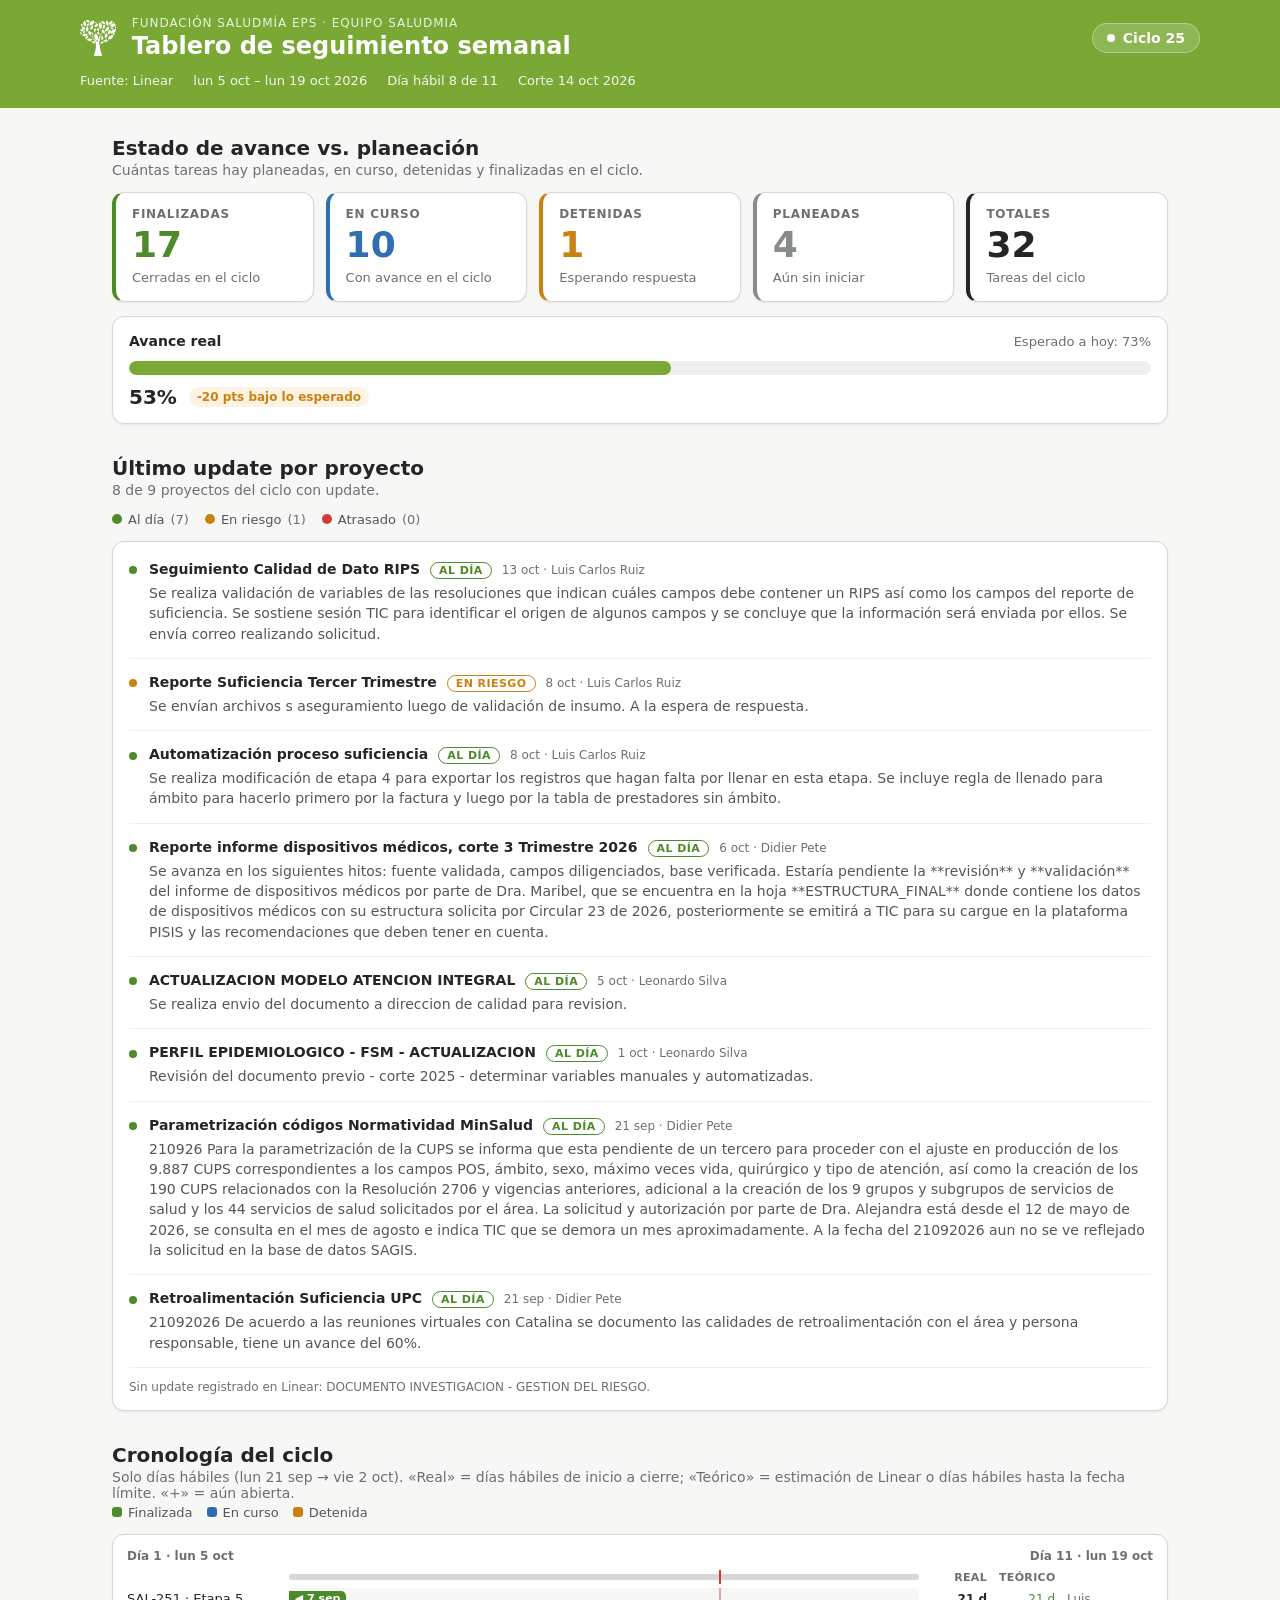
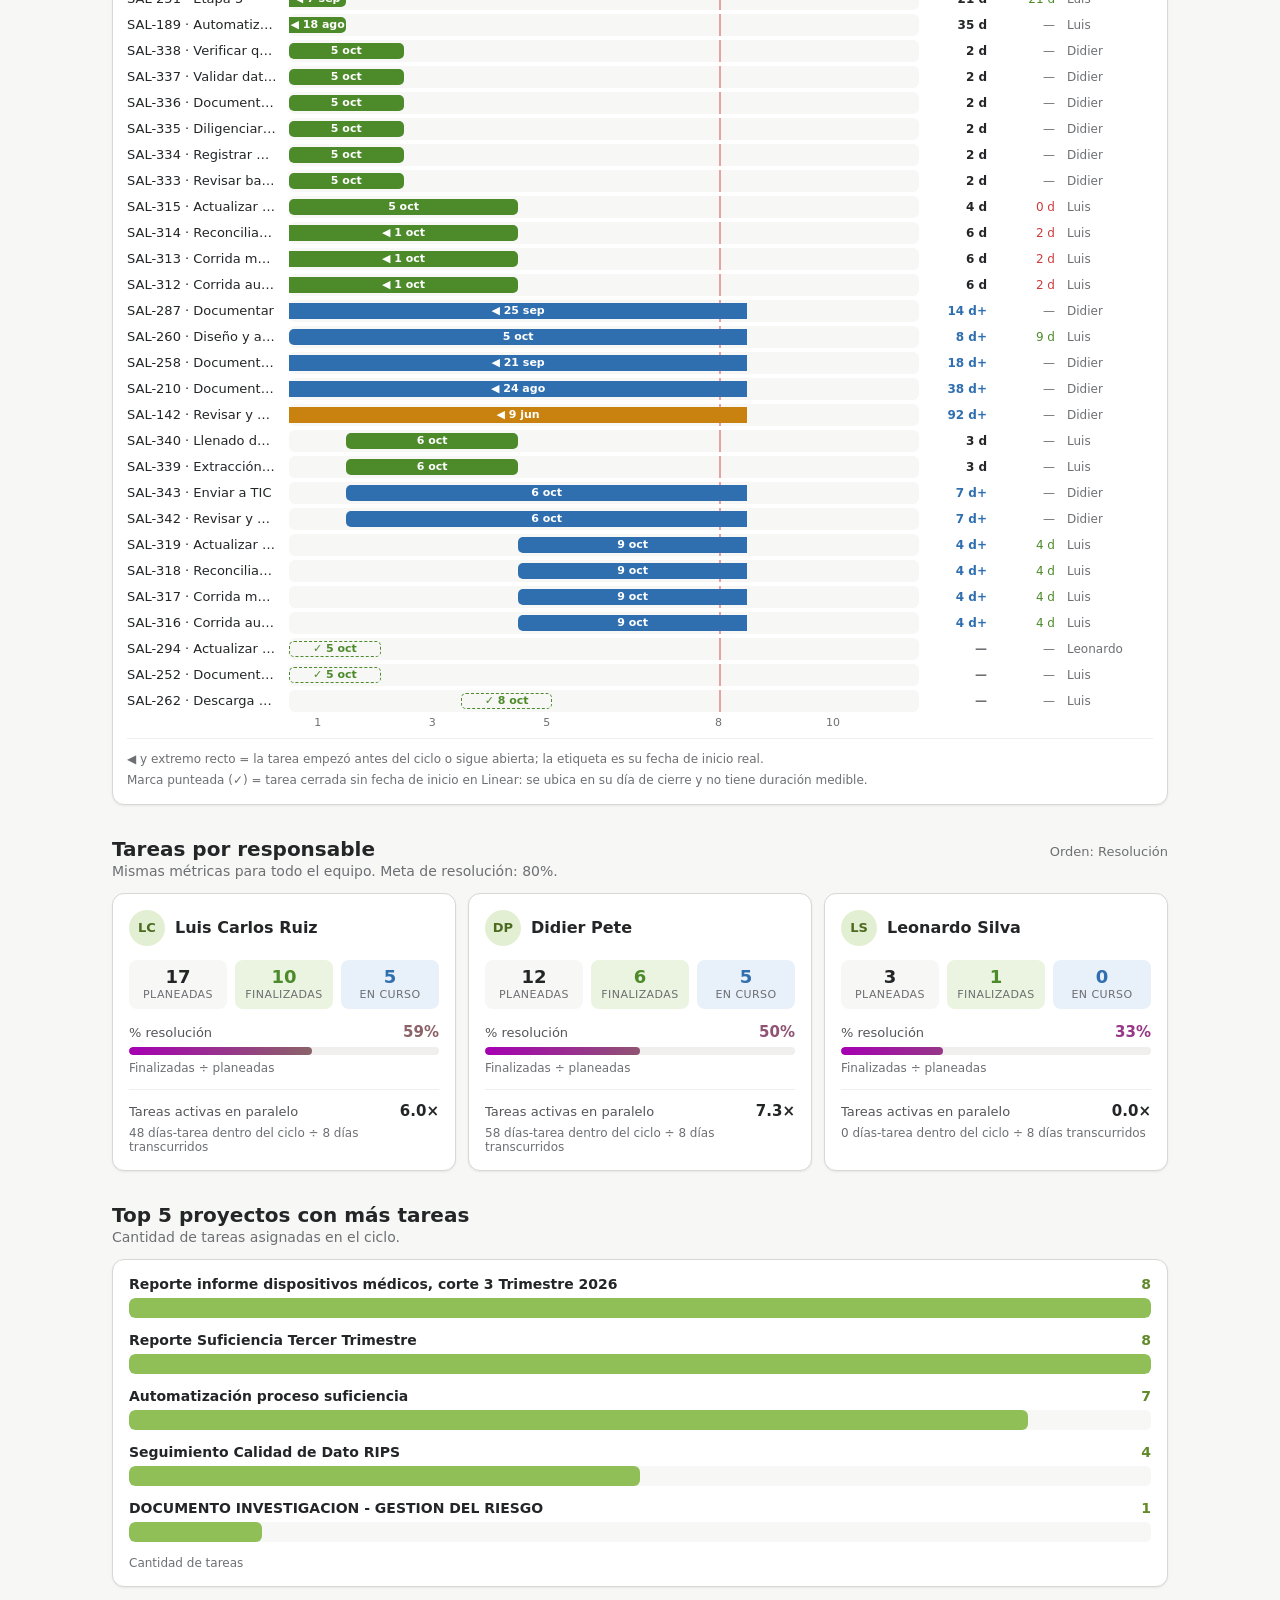
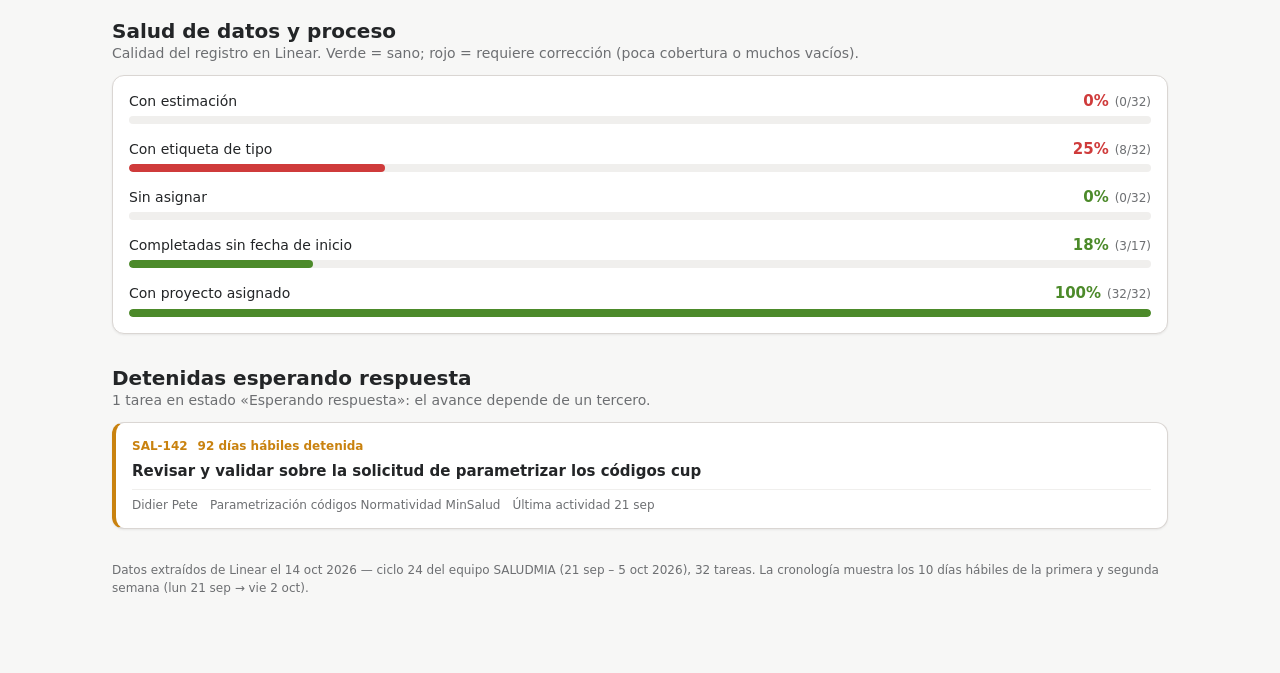
==== docs/index.html @ cafd344e "Tablero semanal: actualizacion 2026-10-14 08:00" ====
<!DOCTYPE html>
<html lang="es">
<head>
<meta charset="utf-8">
<meta name="viewport" content="width=device-width, initial-scale=1">
<title>Tablero de seguimiento semanal — SaludMía EPS</title>
<meta name="robots" content="noindex,nofollow">
<style>
  /* ── Tokens SaludMía (subconjunto usado) ───────────────────────────── */
  :root{
    --sm-color-primary-50:#f2f7ea; --sm-color-primary-100:#e3efd2; --sm-color-primary-400:#90bf57;
    --sm-color-primary-500:#79a834; --sm-color-primary-600:#628a2a; --sm-color-primary-700:#4c6b21;
    --sm-neutral-50:#f7f7f6; --sm-neutral-100:#f0efed; --sm-neutral-200:#dad6d3; --sm-neutral-500:#888b8e;
    --sm-neutral-600:#6d6f72; --sm-neutral-700:#54565a; --sm-neutral-900:#232527;
    --sm-success:#4c8a2a; --sm-success-bg:#eaf4e0; --sm-danger:#cf3b3b; --sm-danger-bg:#fbeaea;
    --sm-warning:#c9820f; --sm-warning-bg:#fcf3e3; --sm-info:#2f6fb0; --sm-info-bg:#e8f0f9;
    --sm-radius-lg:12px; --sm-radius-full:9999px;
    --sm-shadow-sm:0 1px 2px rgba(35,37,39,.08);
    --sm-font-sans:"Ubuntu","Segoe UI",system-ui,-apple-system,sans-serif;
  }
  *,*::before,*::after{box-sizing:border-box}
  body{margin:0;background:#f7f7f6;font-family:var(--sm-font-sans);color:#232527}
  a{color:#628a2a;text-decoration:none}
  a:hover{color:#4c6b21;text-decoration:underline}
  h1,h2,p{margin:0}
  .sm-card{background:#fff;border:1px solid var(--sm-neutral-200);border-radius:var(--sm-radius-lg);
    box-shadow:var(--sm-shadow-sm)}
  .sm-badge{display:inline-flex;align-items:center;gap:.5rem;font-family:var(--sm-font-sans);
    font-size:.75rem;font-weight:700;line-height:1;padding:4px .5rem;border-radius:var(--sm-radius-full);
    white-space:nowrap}
  .sm-badge--soft.sm-badge--success{background:var(--sm-success-bg);color:var(--sm-success)}
  .sm-badge--soft.sm-badge--warning{background:var(--sm-warning-bg);color:var(--sm-warning)}
</style>
</head>
<body>
<div id="app"></div>

<script>
"use strict";
/* ══════════════════════════════════════════════════════════════════════
   Datos reales — Linear, equipo SALUDMIA, ciclo 24 (21 sep – 5 oct 2026),
   extraídos el 22 sep 2026. Lógica portada 1:1 desde el componente de
   diseño "Tablero Semanal Linear.dc.html" (renderVals).
   ══════════════════════════════════════════════════════════════════════ */
// Datos inyectados por generar_reporte_ciclo.py (build_tablero_data). En Python
// se reemplaza el marcador /*__DATA__*/ por el JSON del ciclo activo de Linear.
const DATA = {"cycle": {"cicloInicio": 1791158400000, "hoy": 1791936000000, "diasHabiles": [1791158400000, 1791244800000, 1791331200000, 1791417600000, 1791504000000, 1791763200000, 1791849600000, 1791936000000, 1792022400000, 1792108800000, 1792368000000], "rangoFechas": "lun 5 oct – lun 19 oct 2026", "fechaInicio": "lun 5 oct", "fechaFin": "lun 19 oct", "actualizado": "14 oct 2026"}, "issues": [{"id": "SAL-344", "t": "Aplicación de reglas de suficiencia: generación de campos de error (faltante/inválido) sobre el insumo extraído", "a": "Luis Carlos Ruiz", "p": "Seguimiento Calidad de Dato RIPS", "s": "unstarted", "ini": null, "fin": null, "est": null, "lab": 1, "due": "2026-10-15"}, {"id": "SAL-343", "t": "Enviar a TIC", "a": "Didier Pete", "p": "Reporte informe dispositivos médicos, corte 3 Trimestre 2026", "s": "started", "ini": "2026-10-06", "fin": null, "est": null, "lab": 0, "due": null}, {"id": "SAL-342", "t": "Revisar y validar Dr. Maribel", "a": "Didier Pete", "p": "Reporte informe dispositivos médicos, corte 3 Trimestre 2026", "s": "started", "ini": "2026-10-06", "fin": null, "est": null, "lab": 0, "due": null}, {"id": "SAL-341", "t": "Certificación de datos extraídos: reconciliación de conteos radicados vs. evaluados (TD-01) y validación de reglas de suficiencia aplicadas", "a": "Luis Carlos Ruiz", "p": "Seguimiento Calidad de Dato RIPS", "s": "unstarted", "ini": null, "fin": null, "est": null, "lab": 1, "due": "2026-10-19"}, {"id": "SAL-340", "t": "Llenado de ámbito para tipos 3, 6 y 8", "a": "Luis Carlos Ruiz", "p": "Automatización proceso suficiencia", "s": "completed", "ini": "2026-10-06", "fin": "2026-10-08", "est": null, "lab": 0, "due": null}, {"id": "SAL-339", "t": "Extracción de registros por llenar en etapa 4", "a": "Luis Carlos Ruiz", "p": "Automatización proceso suficiencia", "s": "completed", "ini": "2026-10-06", "fin": "2026-10-08", "est": null, "lab": 0, "due": null}, {"id": "SAL-338", "t": "Verificar que no queden campos vacíos o inconsistentes", "a": "Didier Pete", "p": "Reporte informe dispositivos médicos, corte 3 Trimestre 2026", "s": "completed", "ini": "2026-10-05", "fin": "2026-10-06", "est": null, "lab": 0, "due": null}, {"id": "SAL-337", "t": "Validar datos contra estructura circular 03 de 2026", "a": "Didier Pete", "p": "Reporte informe dispositivos médicos, corte 3 Trimestre 2026", "s": "completed", "ini": "2026-10-05", "fin": "2026-10-06", "est": null, "lab": 0, "due": null}, {"id": "SAL-336", "t": "Documentar criterios y fuentes usadas para cada campo", "a": "Didier Pete", "p": "Reporte informe dispositivos médicos, corte 3 Trimestre 2026", "s": "completed", "ini": "2026-10-05", "fin": "2026-10-06", "est": null, "lab": 0, "due": null}, {"id": "SAL-335", "t": "Diligenciar campo valor", "a": "Didier Pete", "p": "Reporte informe dispositivos médicos, corte 3 Trimestre 2026", "s": "completed", "ini": "2026-10-05", "fin": "2026-10-06", "est": null, "lab": 0, "due": null}, {"id": "SAL-334", "t": "Registrar hallazgos y mejoras requeridas", "a": "Didier Pete", "p": "Reporte informe dispositivos médicos, corte 3 Trimestre 2026", "s": "completed", "ini": "2026-10-05", "fin": "2026-10-06", "est": null, "lab": 0, "due": null}, {"id": "SAL-333", "t": "Revisar base de datos recibida (origen: Tic)", "a": "Didier Pete", "p": "Reporte informe dispositivos médicos, corte 3 Trimestre 2026", "s": "completed", "ini": "2026-10-05", "fin": "2026-10-06", "est": null, "lab": 0, "due": null}, {"id": "SAL-332", "t": "Metoldologia Investigacion", "a": "Leonardo Silva", "p": "DOCUMENTO INVESTIGACION - GESTION DEL RIESGO", "s": "unstarted", "ini": null, "fin": null, "est": null, "lab": 0, "due": null}, {"id": "SAL-319", "t": "Actualizar runbook — No afiliados-fallecidos", "a": "Luis Carlos Ruiz", "p": "Reporte Suficiencia Tercer Trimestre", "s": "started", "ini": "2026-10-09", "fin": null, "est": null, "lab": 1, "due": "2026-10-14"}, {"id": "SAL-318", "t": "Reconciliación (automatizado vs. manual) — No afiliados-fallecidos", "a": "Luis Carlos Ruiz", "p": "Reporte Suficiencia Tercer Trimestre", "s": "started", "ini": "2026-10-09", "fin": null, "est": null, "lab": 0, "due": "2026-10-14"}, {"id": "SAL-317", "t": "Corrida manual de control — No afiliados-fallecidos", "a": "Luis Carlos Ruiz", "p": "Reporte Suficiencia Tercer Trimestre", "s": "started", "ini": "2026-10-09", "fin": null, "est": null, "lab": 0, "due": "2026-10-14"}, {"id": "SAL-316", "t": "Corrida automatizada — No afiliados-fallecidos", "a": "Luis Carlos Ruiz", "p": "Reporte Suficiencia Tercer Trimestre", "s": "started", "ini": "2026-10-09", "fin": null, "est": null, "lab": 1, "due": "2026-10-14"}, {"id": "SAL-315", "t": "Actualizar runbook — Validación insumo", "a": "Luis Carlos Ruiz", "p": "Reporte Suficiencia Tercer Trimestre", "s": "completed", "ini": "2026-10-05", "fin": "2026-10-08", "est": null, "lab": 1, "due": "2026-10-02"}, {"id": "SAL-314", "t": "Reconciliación (automatizado vs. manual) — Validación insumo", "a": "Luis Carlos Ruiz", "p": "Reporte Suficiencia Tercer Trimestre", "s": "completed", "ini": "2026-10-01", "fin": "2026-10-08", "est": null, "lab": 0, "due": "2026-10-02"}, {"id": "SAL-313", "t": "Corrida manual de control — Validación insumo", "a": "Luis Carlos Ruiz", "p": "Reporte Suficiencia Tercer Trimestre", "s": "completed", "ini": "2026-10-01", "fin": "2026-10-08", "est": null, "lab": 0, "due": "2026-10-02"}, {"id": "SAL-312", "t": "Corrida automatizada — Validación insumo", "a": "Luis Carlos Ruiz", "p": "Reporte Suficiencia Tercer Trimestre", "s": "completed", "ini": "2026-10-01", "fin": "2026-10-08", "est": null, "lab": 1, "due": "2026-10-02"}, {"id": "SAL-311", "t": "Revision y evaluacion de variables", "a": "Leonardo Silva", "p": "PERFIL EPIDEMIOLOGICO - FSM - ACTUALIZACION", "s": "unstarted", "ini": null, "fin": null, "est": null, "lab": 0, "due": null}, {"id": "SAL-294", "t": "Actualizar documento a corte 2026 y realizar analisis", "a": "Leonardo Silva", "p": "ACTUALIZACION MODELO ATENCION INTEGRAL", "s": "completed", "ini": null, "fin": "2026-10-05", "est": null, "lab": 0, "due": "2026-10-05"}, {"id": "SAL-287", "t": "Documentar", "a": "Didier Pete", "p": "Retroalimentación Suficiencia UPC", "s": "started", "ini": "2026-09-25", "fin": null, "est": null, "lab": 0, "due": null}, {"id": "SAL-262", "t": "Descarga y prueba de skills de Microsoft para Power BI", "a": "Luis Carlos Ruiz", "p": "Seguimiento Calidad de Dato RIPS", "s": "completed", "ini": null, "fin": "2026-10-08", "est": null, "lab": 1, "due": "2026-10-08"}, {"id": "SAL-260", "t": "Diseño y automatización de la consulta SQL de extracción de RIPS radicados (reemplaza exportación manual de PACIENTE POR ACTIVIDAD.txt)", "a": "Luis Carlos Ruiz", "p": "Seguimiento Calidad de Dato RIPS", "s": "started", "ini": "2026-10-05", "fin": null, "est": null, "lab": 1, "due": "2026-10-15"}, {"id": "SAL-258", "t": "Documentación suficiencia", "a": "Didier Pete", "p": "Automatización proceso suficiencia", "s": "started", "ini": "2026-09-21", "fin": null, "est": null, "lab": 0, "due": null}, {"id": "SAL-252", "t": "Documentación", "a": "Luis Carlos Ruiz", "p": "Automatización proceso suficiencia", "s": "completed", "ini": null, "fin": "2026-10-05", "est": null, "lab": 0, "due": "2026-10-05"}, {"id": "SAL-251", "t": "Etapa 5", "a": "Luis Carlos Ruiz", "p": "Automatización proceso suficiencia", "s": "completed", "ini": "2026-09-07", "fin": "2026-10-05", "est": null, "lab": 0, "due": "2026-10-05"}, {"id": "SAL-210", "t": "Documentar reglas por tipo de archivo", "a": "Didier Pete", "p": "Automatización proceso suficiencia", "s": "started", "ini": "2026-08-24", "fin": null, "est": null, "lab": 0, "due": null}, {"id": "SAL-189", "t": "Automatización suficiencia V1", "a": "Luis Carlos Ruiz", "p": "Automatización proceso suficiencia", "s": "completed", "ini": "2026-08-18", "fin": "2026-10-05", "est": null, "lab": 0, "due": null}, {"id": "SAL-142", "t": "Revisar y validar sobre la solicitud de parametrizar los códigos cup", "a": "Didier Pete", "p": "Parametrización códigos Normatividad MinSalud", "s": "blocked", "ini": "2026-06-09", "fin": null, "est": null, "lab": 0, "due": null}], "updates": [{"p": "Reporte informe dispositivos médicos, corte 3 Trimestre 2026", "f": "6 oct", "orden": "2026-10-06", "salud": "onTrack", "autor": "Didier Pete", "txt": "Se avanza en los siguientes hitos: fuente validada, campos diligenciados, base verificada.\n\nEstaría pendiente la **revisión** y **validación** del informe de dispositivos médicos por parte de Dra. Maribel, que se encuentra en la hoja **ESTRUCTURA_FINAL** donde contiene los datos de dispositivos médicos con su estructura solicita por Circular 23 de 2026, posteriormente se emitirá a TIC para su cargue en la plataforma PISIS y las recomendaciones que deben tener en cuenta."}, {"p": "Reporte Suficiencia Tercer Trimestre", "f": "8 oct", "orden": "2026-10-08", "salud": "atRisk", "autor": "Luis Carlos Ruiz", "txt": "Se envían archivos s aseguramiento luego de validación de insumo. A la espera de respuesta."}, {"p": "PERFIL EPIDEMIOLOGICO - FSM - ACTUALIZACION", "f": "1 oct", "orden": "2026-10-01", "salud": "onTrack", "autor": "Leonardo Silva", "txt": "Revisión del documento previo - corte 2025 - determinar variables manuales y automatizadas."}, {"p": "Completar campos zona y etnia BDUA, corte 2026-06", "f": "30 sep", "orden": "2026-09-30", "salud": "onTrack", "autor": "Didier Pete", "txt": "Se envía por medio del correo la base con los campos solicitados de zona y etnia diligenciados."}, {"p": "Generar consolidado CAC, corte 2026-09", "f": "30 sep", "orden": "2026-09-30", "salud": "onTrack", "autor": "Didier Pete", "txt": "Se envía por medio del correo el link de la base con el consolidado de los diagnósticos de la CAC ."}, {"p": "ACTUALIZACION MODELO ATENCION INTEGRAL", "f": "5 oct", "orden": "2026-10-05", "salud": "onTrack", "autor": "Leonardo Silva", "txt": "Se realiza envio del documento a direccion de calidad para revision."}, {"p": "Alimentar archivo CUM_IUM", "f": "28 sep", "orden": "2026-09-28", "salud": "onTrack", "autor": "Didier Pete", "txt": "El día 28092026 se envía por correo el archivo consolidado de CUM_IUM a Ing. Luis Carlos y también se comparte el informe."}, {"p": "Tablero de seguimiento", "f": "24 sep", "orden": "2026-09-24", "salud": "onTrack", "autor": "Luis Carlos Ruiz", "txt": "Se presenta el tablero a la dra Alejandra. Se espera cargue de actividades por parte del dr Leonardo para presentación del tablero a la gerencia con la información actualizada. Fecha de presentación: 28/09/2026"}, {"p": "Seguimiento perfilamiento individual", "f": "29 sep", "orden": "2026-09-29", "salud": "onTrack", "autor": "Leonardo Silva", "txt": "Se recibe usuario y contraseña de plataforma para realizar analisis de información con el objetivo de proceder a revisar cadena de informacion"}, {"p": "Seguimiento Calidad de Dato RIPS", "f": "13 oct", "orden": "2026-10-13", "salud": "onTrack", "autor": "Luis Carlos Ruiz", "txt": "Se realiza validación de variables de las resoluciones que indican cuáles campos debe contener un RIPS así como los campos del reporte de suficiencia. Se sostiene sesión TIC para identificar el origen de algunos campos y se concluye que la información será enviada por ellos. Se envía correo realizando solicitud."}, {"p": "Informe Dispositivos Médicos", "f": "22 sep", "orden": "2026-09-22", "salud": "onTrack", "autor": "Didier Pete", "txt": "22092026\n\nSe envía por correo las consideraciones a tener en cuenta sobre la consulta SQL de dispositivos médicos:\n\n\\-Hoja Homologados: se valida que los datos de la variable código Invima crucen con la tabla de referencia de dispositivos médicos, el 73% de los códigos si cruzan,  el 13% se ajusta el código y el 14% no iría porque no cruza con la descripción, marca o referencia de la tabla de referencia.\n\n\\-Hoja **Homologados_val_tab_ref_dm_v2: en esta hoja se realiza un consolidado de acuerdo a la depuración anterior, donde se agregan nuevos códigos homólogos de dispositivos médicos emitidos en la circular 23 de 2026. Esta hoja se debe tomar de referente para realizar el informe de dispositivos médicos.**\n\n\\-Hoja ESTRUCTURA_FINAL para el ejercicio realizado con corte de julio a agosto faltarían los siguientes dispositivos médicos: **balón TCPA**, **placa**, desfibriladores transvenosos **bicameral y unicameral.**\n\n**Nota:**\n\n\\-Para el siguiente código de servicio 76231 con descripción \"SISTEMA DE IMPLANTE COCLEAR (76231)\" se revisa en la historia clínica pero como no tiene una marca ni referencia no se puedo colocar el código de la tabla de referencia de los dispositivos médicos por lo tanto va vacío.\n\n\\-La búsqueda de los dispositivos médicos en la base de datos de SAGIS se debe tener en cuenta la concatenación de código del servicio y el nombre del servicio, ya que muchas veces el prestador solo coloca el código, nombre, o a veces puede venir el mismo código con diferente nombre.\n\n\\-Se revisa en la base de datos SAGIS y no hay servicios para los dispositivos médicos de implante para cornea: anillo intracorneal y segmento anular intracorneal, se debe tener en cuenta la revisión para los posteriores informes.\n\n\\-Se comparte el archivo de la tabla de referencia de los dispositivos médicos, precio de los dispositivos médicos de la FSM EPS y regulación de precios."}, {"p": "Retroalimentación Suficiencia UPC", "f": "21 sep", "orden": "2026-09-21", "salud": "onTrack", "autor": "Didier Pete", "txt": "21092026\n\nDe acuerdo a las reuniones virtuales con Catalina se documento las calidades de retroalimentación con el área y persona responsable, tiene un avance del 60%."}, {"p": "Metodología Investigación FCV", "f": "21 sep", "orden": "2026-09-21", "salud": "onTrack", "autor": "Leonardo Silva", "txt": "El dia 18 de sept se realiza reunion con el Dr. Anderson en donde se establecen nuevos grupos de patologias como CAC, enfermedad laboral, asi mismo como un nuevo modelo de diagrama para evaluar costo en tiempo."}, {"p": "Corrida simulacro de suficiencia", "f": "1 oct", "orden": "2026-10-01", "salud": "offTrack", "autor": "Luis Carlos Ruiz", "txt": "Se finaliza el simulacro de suficiencia donde se informa que **no cumplimos con la totalidad de las actividades**. Se tuvo un avance del **72%** del total de los procesos definidos y acordados. El proceso se detuvo en el llenado de registros vacíos de ámbitos y medicamentos."}, {"p": "Piloto Cuenta Alto Costo", "f": "18 jun", "orden": "2026-06-18", "salud": "onTrack", "autor": "Luis Carlos Ruiz", "txt": "Revisión con Luis Calderón para entendimiento de corrida de scripts y llenado de tablas"}, {"p": "Capacidad instalada IMAP", "f": "9 jun", "orden": "2026-06-09", "salud": "onTrack", "autor": "Luis Carlos Ruiz", "txt": "A la espera de CUPS para extracción de información"}, {"p": "Parametrización códigos Normatividad MinSalud", "f": "21 sep", "orden": "2026-09-21", "salud": "onTrack", "autor": "Didier Pete", "txt": "210926\n\nPara la parametrización de la CUPS se informa que esta pendiente de un tercero para proceder con el ajuste en producción de los 9.887 CUPS correspondientes a los campos POS, ámbito, sexo, máximo veces vida, quirúrgico y tipo de atención, así como la creación de los 190 CUPS relacionados con la Resolución 2706 y vigencias anteriores, adicional a la creación de los 9 grupos y subgrupos de servicios de salud y los 44 servicios de salud solicitados por el área. La solicitud y autorización por parte de Dra. Alejandra está desde el 12 de mayo de 2026, se consulta en el mes de agosto e indica TIC que se demora un mes aproximadamente. A la fecha del 21092026 aun no se ve reflejado la solicitud en la base de datos SAGIS."}, {"p": "Obesidad - IMAP", "f": "1 jun", "orden": "2026-06-01", "salud": "onTrack", "autor": "Luis Carlos Ruiz", "txt": "Definir propuesta de programa desde EPS para presentar propuesta a IMAP. Por agendar reunión con IMAP para definir los pasos siguientes o encontrar un prestador que lo ejecute."}, {"p": "Indicadores UAD", "f": "29 sep", "orden": "2026-09-29", "salud": "onTrack", "autor": "Luis Carlos Ruiz", "txt": "Se define construir un sitio web estático que muestre los indicadores de la unidad. A cargo de Luis Carlos."}, {"p": "Revisión mensual de RIPS", "f": "9 jun", "orden": "2026-06-09", "salud": "onTrack", "autor": "Didier Pete", "txt": "Se avanzo en el tipo 2, esta pendiente la retroalimentación por parte de Catalina, 050626\n\nSe dio inicio con el tipo 3. 050626"}, {"p": "Manual de funciones UAD", "f": "9 jun", "orden": "2026-06-09", "salud": "onTrack", "autor": "Didier Pete", "txt": "Buenos días, Dr. Alejandra.\n\nPor medio del presente solicitamos amablemente la revisión y aprobación del manual de funciones de la Unidad de Análisis de Datos.\n\nAgradezco la atención.\n\n090626"}, {"p": "Perfil Epidemiológico FSM EPS", "f": "8 may", "orden": "2026-05-08", "salud": "onTrack", "autor": "Luis Carlos Ruiz", "txt": "Se cierra el proyecto con la entrega del documento y la socialización con las áreas involucradas. El paso siguiente es documentar el proceso para el próximo año."}, {"p": "Lanzamiento de cuestionario de perfilamiento", "f": "1 jun", "orden": "2026-06-01", "salud": "onTrack", "autor": "Luis Carlos Ruiz", "txt": "Se define la fecha de inicio de aplicación para el 9 de junio. 25 preguntas iniciales para cuestionario y 43 adicionales para envío masivo. Se define asistencia a plenaria para inquietudes, envío de preguntas a ing. Jairo. Instructivos sobre definiciones en preguntas."}, {"p": "Automatización proceso suficiencia", "f": "8 oct", "orden": "2026-10-08", "salud": "onTrack", "autor": "Luis Carlos Ruiz", "txt": "Se realiza modificación de etapa 4 para exportar los registros que hagan falta por llenar en esta etapa. Se incluye regla de llenado para ámbito para hacerlo primero por la factura y luego por la tabla de prestadores sin ámbito."}, {"p": "Incapacidades", "f": "29 sep", "orden": "2026-09-29", "salud": "onTrack", "autor": "Luis Carlos Ruiz", "txt": "Se define que el producto a entregar es un tablero para realizar seguimiento al coomportamiento de incapacidades. El dr. Leonardo hará la definición y el levantamiento de requerimientos para la construcción."}, {"p": "Perfil Epidemiológico IMAP", "f": "1 jun", "orden": "2026-06-01", "salud": "onTrack", "autor": "Luis Carlos Ruiz", "txt": "Se entrega perfil al IMAP. A la espera de validación y aprobación de documento."}], "detenidas": [{"id": "SAL-142", "t": "Revisar y validar sobre la solicitud de parametrizar los códigos cup", "resp": "Didier Pete", "p": "Parametrización códigos Normatividad MinSalud", "desde": "2026-06-09", "ultima": "21 sep"}], "props": {"cicloLabel": "Ciclo 25", "metaResolucion": 80, "ordenResponsables": "Resolución", "mostrarCronologia": true, "mostrarEsfuerzo": true}};

// Constantes del ciclo (epoch ms). DIAS_HABILES = todos los días hábiles del ciclo.
const CICLO_INICIO = DATA.cycle.cicloInicio;
const HOY = DATA.cycle.hoy;
const DIAS_HABILES = DATA.cycle.diasHabiles;
const TOTAL_DIAS = DIAS_HABILES.length;
const DIA_ACTUAL = DIAS_HABILES.filter(t => t <= HOY).length;

const ms = iso => { const [y,m,d] = iso.split("-").map(Number); return Date.UTC(y, m-1, d); };

// Índice hábil dentro del ciclo (1..10); antes del ciclo → 1, después → 10.
function habil(iso){
  if(!iso) return null;
  const t = ms(iso);
  if(t <= DIAS_HABILES[0]) return 1;
  if(t >= DIAS_HABILES[TOTAL_DIAS-1]) return TOTAL_DIAS;
  let i = DIAS_HABILES.findIndex(d => d >= t);
  return i < 0 ? TOTAL_DIAS : i + 1;
}

// Días hábiles calendario entre dos fechas (inclusive), sin límite de ciclo.
function habilesEntre(a, b){
  let n = 0;
  for(let t = a; t <= b; t += 86400000){
    const wd = new Date(t).getUTCDay();
    if(wd !== 0 && wd !== 6) n++;
  }
  return n;
}

const ISSUES = DATA.issues;

const COLORES = { completed:"#4c8a2a", started:"#2f6fb0", unstarted:"#888b8e", blocked:"#c9820f" };

// Último update por proyecto (Linear · project updates), solo proyectos presentes en el ciclo.
const UPDATES = DATA.updates;

// Tareas en estado "Esperando respuesta" (Linear, equipo SALUDMIA).
const DETENIDAS = DATA.detenidas;

const SALUD_UPDATE = {
  onTrack:{ color:"#4c8a2a", label:"Al día" },
  atRisk:{ color:"#c9820f", label:"En riesgo" },
  offTrack:{ color:"#cf3b3b", label:"Atrasado" }
};

function mezclaMagentaVerde(pct){
  const t = Math.max(0, Math.min(100, pct)) / 100;
  const a = [0xa5,0x00,0xb2], b = [0x79,0xa8,0x34];
  return "rgb(" + a.map((v,i) => Math.round(v + (b[i]-v)*t)).join(", ") + ")";
}

const dia = habil;

/* ── Props (equivalentes a los controles del componente de diseño) ─────── */
const PROPS = DATA.props;

function renderVals(props){
  const meta = Number(props.metaResolucion ?? 80);
  const orden = props.ordenResponsables ?? "Resolución";

  const total = ISSUES.length;
  const fin = ISSUES.filter(i => i.s === "completed").length;
  const cur = ISSUES.filter(i => i.s === "started").length;
  const pla = ISSUES.filter(i => i.s === "unstarted").length;
  const bloq = ISSUES.filter(i => i.s === "blocked").length;
  const avancePct = Math.round((fin/total)*100);
  const esperadoPct = Math.round((DIA_ACTUAL/TOTAL_DIAS)*100);
  const delta = avancePct - esperadoPct;

  const nombres = [...new Set(ISSUES.map(i => i.a || "Sin asignar"))];
  let responsables = nombres.map(n => {
    const suyas = ISSUES.filter(i => (i.a || "Sin asignar") === n);
    const f = suyas.filter(i => i.s === "completed").length;
    const c = suyas.filter(i => i.s === "started").length;
    // Días-tarea DENTRO del ciclo: solo tareas con inicio real; las iniciadas antes se clampean al día 1.
    const conIni = suyas.filter(i => i.ini && i.s !== "unstarted");
    const dias = conIni.reduce((acc, i) => {
      const a = Math.max(1, Math.min(TOTAL_DIAS, dia(i.ini)));
      const b = Math.max(a, Math.min(TOTAL_DIAS, dia(i.fin) || DIA_ACTUAL));
      return acc + (b - a + 1);
    }, 0);
    const res = Math.round((f/suyas.length)*100);
    return {
      nombre: n,
      iniciales: n.split(" ").slice(0,2).map(w => w[0]).join(""),
      planeadas: suyas.length,
      finalizadas: f,
      curso: c,
      resolucion: res,
      resW: res + "%",
      resColor: mezclaMagentaVerde(res),
      resFill: "linear-gradient(90deg, #a500b2 0%, " + mezclaMagentaVerde(res) + " 100%)",
      diasTotales: dias,
      conIni: conIni.length,
      esfuerzo: (dias/DIA_ACTUAL).toFixed(1) + "×"
    };
  });
  if(orden === "Resolución") responsables.sort((a,b) => b.resolucion - a.resolucion);
  if(orden === "Carga") responsables.sort((a,b) => b.planeadas - a.planeadas);
  if(orden === "Nombre") responsables.sort((a,b) => a.nombre.localeCompare(b.nombre));

  const conteo = {};
  ISSUES.forEach(i => { conteo[i.p] = (conteo[i.p] || 0) + 1; });
  const listaP = Object.entries(conteo).sort((a,b) => b[1]-a[1]).slice(0,5);
  const max = listaP[0] ? listaP[0][1] : 1;

  const MES = ["ene","feb","mar","abr","may","jun","jul","ago","sep","oct","nov","dic"];
  const corto = iso => { const [y,m,d] = iso.split("-").map(Number); return d + " " + MES[m-1]; };

  // Barras: tareas con inicio real. Hitos: cerradas sin inicio registrado (solo fecha de cierre).
  const filas = ISSUES
    .filter(i => i.s !== "unstarted" && (i.ini || i.fin))
    .map(i => {
      const hito = !i.ini;
      const a = hito
        ? Math.max(1, Math.min(TOTAL_DIAS, dia(i.fin)))
        : Math.max(1, Math.min(TOTAL_DIAS, dia(i.ini)));
      const b = hito ? a : Math.max(a, Math.min(TOTAL_DIAS, dia(i.fin) || DIA_ACTUAL));
      return { i, a, b, hito };
    })
    .sort((x,y) => x.hito - y.hito || x.a - y.a || x.b - y.b);

  const timeline = filas.map(({i,a,b,hito}) => {
    let real = "—", realTitulo = "Sin fecha de inicio registrada", realColor = "#6d6f72", dReal = null;
    if(i.ini){
      dReal = habilesEntre(ms(i.ini), i.fin ? ms(i.fin) : HOY);
      real = dReal + " d" + (i.fin ? "" : "+");
      realColor = i.fin ? "#232527" : "#2f6fb0";
      realTitulo = i.fin
        ? "Cerrada en " + dReal + " días hábiles (" + corto(i.ini) + " → " + corto(i.fin) + ")"
        : "Abierta hace " + dReal + " días hábiles (desde " + corto(i.ini) + ")";
    } else if(i.fin){
      realTitulo = "Cerrada el " + corto(i.fin) + " sin fecha de inicio en Linear";
    }
    let teorico = "—", teoTitulo = "Sin estimación ni fecha límite", teoColor = "#6d6f72", dTeo = null;
    if(i.est != null){
      dTeo = i.est;
      teoTitulo = "Estimación en Linear: " + i.est + " puntos";
    } else if(i.ini && i.due){
      dTeo = habilesEntre(ms(i.ini), ms(i.due));
      teoTitulo = "Días hábiles de inicio a fecha límite (" + corto(i.ini) + " → " + corto(i.due) + ")";
    }
    if(dTeo != null){
      teorico = dTeo + " d";
      if(dReal != null){
        teoColor = dReal > dTeo ? "#cf3b3b" : "#4c8a2a";
        teoTitulo += " · real " + dReal + " d (" + (dReal > dTeo ? "+" : "") + (dReal - dTeo) + ")";
      }
    }
    const antes = !hito && ms(i.ini) < DIAS_HABILES[0];
    const abierta = !hito && (!i.fin || ms(i.fin) > DIAS_HABILES[TOTAL_DIAS-1]);
    const color = COLORES[i.s];
    return {
      titulo: i.id + " · " + i.t,
      full: i.t + " — " + (i.a || "Sin asignar") + (hito ? " · cierre " + corto(i.fin) : ""),
      responsable: (i.a || "Sin asignar").split(" ")[0],
      fondo: hito ? "transparent" : color,
      borde: hito ? "1.5px dashed " + color : "none",
      tinta: hito ? color : "#ffffff",
      etiqueta: hito ? "✓ " + corto(i.fin) : (antes ? "◀ " + corto(i.ini) : corto(i.ini)),
      radio: (antes ? "0 " : "5px ") + (abierta ? "0 0 " : "5px 5px ") + (antes ? "0" : "5px"),
      left: ((a-1)/TOTAL_DIAS)*100 + "%",
      width: (hito ? 1.6/TOTAL_DIAS : (b-a+1)/TOTAL_DIAS)*100 + "%",
      real, realTitulo, realColor, teorico, teoTitulo, teoColor
    };
  });

  const estadosDibujados = [...new Set(filas.map(f => f.i.s))];
  const ETIQ = { completed:"Finalizada", started:"En curso", blocked:"Detenida", unstarted:"Planeada" };

  const proyectosCiclo = [...new Set(ISSUES.map(i => i.p))].filter(p => p !== "Sin proyecto");
  const conUpdate = proyectosCiclo.filter(p => UPDATES.some(u => u.p === p));
  const sinUpdate = proyectosCiclo.filter(p => !UPDATES.some(u => u.p === p));

  const conEst = ISSUES.filter(i => i.est != null).length;
  const conLab = ISSUES.filter(i => i.lab > 0).length;
  const sinAsig = ISSUES.filter(i => !i.a).length;
  const finSinIni = ISSUES.filter(i => i.s === "completed" && !i.ini).length;

  const salud = [
    { label:"Con estimación", n:conEst, d:total, sentido:"cobertura" },
    { label:"Con etiqueta de tipo", n:conLab, d:total, sentido:"cobertura" },
    { label:"Sin asignar", n:sinAsig, d:total, sentido:"problema" },
    { label:"Completadas sin fecha de inicio", n:finSinIni, d:fin, sentido:"problema" },
    { label:"Con proyecto asignado", n:ISSUES.filter(i => i.p !== "Sin proyecto").length, d:total, sentido:"cobertura" }
  ].map(x => {
    const pct = x.d ? Math.round((x.n/x.d)*100) : 0;
    const bueno = x.sentido === "cobertura" ? pct : 100 - pct;
    const color = bueno >= 70 ? "#4c8a2a" : bueno >= 40 ? "#c9820f" : "#cf3b3b";
    return { label:x.label, pct:pct + "%", w:pct + "%", detalle:"(" + x.n + "/" + x.d + ")", color };
  });

  return {
    cicloLabel: props.cicloLabel ?? "Ciclo 24",
    rangoFechas: DATA.cycle.rangoFechas,
    fechaInicio: DATA.cycle.fechaInicio,
    fechaFin: DATA.cycle.fechaFin,
    totalDias: TOTAL_DIAS,
    actualizado: DATA.cycle.actualizado,
    diaActual: DIA_ACTUAL,
    totalIssues: total,
    mostrarCronologia: props.mostrarCronologia ?? true,
    mostrarEsfuerzo: props.mostrarEsfuerzo ?? true,
    metaTexto: meta + "%",
    ordenTexto: orden,
    kpis: [
      { label:"Finalizadas", value:fin, color:COLORES.completed, hint:"Cerradas en el ciclo" },
      { label:"En curso", value:cur, color:COLORES.started, hint:"Con avance en el ciclo" },
      { label:"Detenidas", value:bloq, color:COLORES.blocked, hint:"Esperando respuesta" },
      { label:"Planeadas", value:pla, color:COLORES.unstarted, hint:"Aún sin iniciar" },
      { label:"Totales", value:total, color:"#232527", hint:"Tareas del ciclo" }
    ],
    avancePct,
    avanceW: avancePct + "%",
    esperadoPct,
    desviacionTexto: delta >= 0 ? "+" + delta + " pts sobre lo esperado" : delta + " pts bajo lo esperado",
    desviacionClase: "sm-badge sm-badge--soft " + (delta >= 0 ? "sm-badge--success" : "sm-badge--warning"),
    leyenda: estadosDibujados.map(s => ({ label:ETIQ[s], color:COLORES[s] })),
    hoyLeft: ((DIA_ACTUAL-0.5)/TOTAL_DIAS)*100 + "%",
    ticks: [1,3,5,8,10].map(d => ({ label:String(d), left:((d-0.5)/TOTAL_DIAS)*100 + "%" })),
    timeline,
    sinInicioNota: filas.some(f => f.hito)
      ? "Marca punteada (✓) = tarea cerrada sin fecha de inicio en Linear: se ubica en su día de cierre y no tiene duración medible."
      : "",
    leyendaRecorte: "◀ y extremo recto = la tarea empezó antes del ciclo o sigue abierta; la etiqueta es su fecha de inicio real.",
    responsables,
    proyectos: listaP.map(([nombre, cantidad]) => ({
      nombre, cantidad, w: Math.round((cantidad/max)*100) + "%"
    })),
    salud,
    updates: proyectosCiclo
      .map(p => UPDATES.find(u => u.p === p))
      .filter(Boolean)
      .sort((a,b) => (a.orden < b.orden ? 1 : -1))
      .map(u => ({
        proyecto:u.p, fecha:u.f, autor:u.autor, texto:u.txt,
        color:SALUD_UPDATE[u.salud].color, estado:SALUD_UPDATE[u.salud].label
      })),
    detenidas: DETENIDAS.map(d => ({
      id:d.id, titulo:d.t, responsable:d.resp, proyecto:d.p,
      dias: habilesEntre(ms(d.desde), HOY) + " días hábiles detenida",
      ultima: "Última actividad " + d.ultima
    })),
    detenidasN: DETENIDAS.length + (DETENIDAS.length === 1 ? " tarea" : " tareas"),
    leyendaSalud: ["onTrack","atRisk","offTrack"].map(k => ({
      label:SALUD_UPDATE[k].label, color:SALUD_UPDATE[k].color,
      n: proyectosCiclo.filter(p => { const u = UPDATES.find(x => x.p === p); return u && u.salud === k; }).length
    })),
    sinUpdateN: conUpdate.length + " de " + proyectosCiclo.length + " proyectos del ciclo con update",
    sinUpdate: sinUpdate.length
      ? "Sin update registrado en Linear: " + sinUpdate.join(", ") + "."
      : "Todos los proyectos del ciclo tienen update registrado."
  };
}

/* ── Render (vanilla, reemplaza el motor de plantillas del componente) ─── */
const LOGO_BLANCO = "[data-uri]";
const esc = s => String(s ?? "").replace(/[&<>"]/g, c => ({ "&":"&amp;","<":"&lt;",">":"&gt;",'"':"&quot;" }[c]));

function view(v){
  return `
  <div style="min-height:100vh;background:#f7f7f6;color:#232527;padding-bottom:3rem">

    <header style="background:#79a834;color:#fff;padding:1rem clamp(1rem,4vw,2rem) 1.25rem">
      <div style="max-width:1120px;margin:0 auto;display:flex;flex-wrap:wrap;align-items:center;gap:0.75rem 1rem">
        <img src="${LOGO_BLANCO}" alt="SaludMía" style="height:36px;width:auto;flex:0 0 auto">
        <div style="display:flex;flex-direction:column;gap:2px;margin-right:auto;min-width:0">
          <span style="font-size:0.75rem;letter-spacing:0.08em;text-transform:uppercase;opacity:0.85">Fundación SaludMía EPS · Equipo SALUDMIA</span>
          <h1 style="font-size:clamp(1.125rem,4.5vw,1.5rem);line-height:1.2;font-weight:700">Tablero de seguimiento semanal</h1>
        </div>
        <div style="display:flex;align-items:center;gap:0.5rem;background:rgba(255,255,255,0.16);border:1px solid rgba(255,255,255,0.35);border-radius:9999px;padding:0.375rem 0.875rem;font-size:0.875rem;font-weight:700;white-space:nowrap;flex:0 0 auto">
          <span style="width:8px;height:8px;border-radius:9999px;background:#fff;display:inline-block"></span>
          <span>${esc(v.cicloLabel)}</span>
        </div>
      </div>
      <div style="max-width:1120px;margin:0.75rem auto 0;display:flex;flex-wrap:wrap;gap:0.375rem 1.25rem;font-size:0.8125rem;opacity:0.92">
        <span>Fuente: Linear</span>
        <span>${esc(v.rangoFechas)}</span>
        <span>Día hábil ${v.diaActual} de ${v.totalDias}</span>
        <span>Corte ${esc(v.actualizado)}</span>
      </div>
    </header>

    <main style="max-width:1120px;margin:0 auto;padding:clamp(1rem,4vw,1.75rem) clamp(1rem,4vw,2rem);display:flex;flex-direction:column;gap:clamp(1.25rem,4vw,2rem)">

      <section style="display:flex;flex-direction:column;gap:0.875rem">
        <div style="display:flex;flex-direction:column;gap:2px">
          <h2 style="font-size:clamp(1rem,3.5vw,1.25rem);font-weight:700;line-height:1.2">Estado de avance vs. planeación</h2>
          <p style="font-size:0.875rem;color:#6d6f72">Cuántas tareas hay planeadas, en curso, detenidas y finalizadas en el ciclo.</p>
        </div>
        <div style="display:grid;grid-template-columns:repeat(auto-fit,minmax(150px,1fr));gap:0.75rem">
          ${v.kpis.map(k => `
            <div class="sm-card" style="padding:0.875rem 1rem;display:flex;flex-direction:column;gap:0.375rem;border-left:4px solid ${k.color}">
              <span style="font-size:0.75rem;font-weight:700;letter-spacing:0.06em;text-transform:uppercase;color:#6d6f72">${esc(k.label)}</span>
              <span style="font-size:clamp(1.75rem,7vw,2.25rem);font-weight:700;line-height:1;color:${k.color}">${k.value}</span>
              <span style="font-size:0.8125rem;color:#6d6f72;line-height:1.4">${esc(k.hint)}</span>
            </div>`).join("")}
        </div>
        <div class="sm-card" style="padding:1rem;display:flex;flex-direction:column;gap:0.75rem">
          <div style="display:flex;flex-wrap:wrap;align-items:baseline;justify-content:space-between;gap:0.25rem 0.75rem">
            <span style="font-size:0.875rem;font-weight:700">Avance real</span>
            <span style="font-size:0.8125rem;color:#6d6f72">Esperado a hoy: ${v.esperadoPct}%</span>
          </div>
          <div style="position:relative;height:14px;border-radius:9999px;background:#f0efed;overflow:hidden">
            <div style="position:absolute;inset:0 auto 0 0;border-radius:9999px;background:#79a834;width:${v.avanceW}"></div>
          </div>
          <div style="display:flex;flex-wrap:wrap;align-items:center;gap:0.5rem 0.75rem">
            <span style="font-size:1.25rem;font-weight:700;line-height:1">${v.avancePct}%</span>
            <span class="${v.desviacionClase}" style="font-size:0.75rem">${esc(v.desviacionTexto)}</span>
          </div>
        </div>
      </section>

      <section style="display:flex;flex-direction:column;gap:0.875rem">
        <div style="display:flex;flex-direction:column;gap:2px">
          <h2 style="font-size:clamp(1rem,3.5vw,1.25rem);font-weight:700;line-height:1.2">Último update por proyecto</h2>
          <p style="font-size:0.875rem;color:#6d6f72">${esc(v.sinUpdateN)}.</p>
        </div>
        <div style="display:flex;flex-wrap:wrap;gap:0.5rem 1rem">
          ${v.leyendaSalud.map(s => `
            <span style="display:inline-flex;align-items:center;gap:0.375rem;font-size:0.8125rem;color:#54565a">
              <span style="width:10px;height:10px;border-radius:9999px;display:inline-block;background:${s.color}"></span>${esc(s.label)} <span style="color:#6d6f72">(${s.n})</span>
            </span>`).join("")}
        </div>
        <div class="sm-card" style="padding:0.25rem 1rem">
          ${v.updates.map(u => `
            <div style="display:flex;gap:0.75rem;padding:0.875rem 0;border-bottom:1px solid #f0efed">
              <span style="width:8px;height:8px;flex:0 0 8px;margin-top:0.4rem;border-radius:9999px;background:${u.color}" title="${esc(u.estado)}"></span>
              <div style="display:flex;flex-direction:column;gap:0.25rem;min-width:0">
                <div style="display:flex;flex-wrap:wrap;align-items:baseline;gap:0.25rem 0.625rem">
                  <span style="font-size:0.875rem;font-weight:700;line-height:1.3">${esc(u.proyecto)}</span>
                  <span style="font-size:0.6875rem;font-weight:700;letter-spacing:0.04em;text-transform:uppercase;color:${u.color};border:1px solid ${u.color};border-radius:9999px;padding:0.0625rem 0.5rem;white-space:nowrap;flex:0 0 auto">${esc(u.estado)}</span>
                  <span style="font-size:0.75rem;color:#6d6f72">${esc(u.fecha)} · ${esc(u.autor)}</span>
                </div>
                <p style="font-size:0.875rem;line-height:1.45;color:#54565a;text-wrap:pretty">${esc(u.texto)}</p>
              </div>
            </div>`).join("")}
          <p style="padding:0.75rem 0;font-size:0.75rem;color:#6d6f72">${esc(v.sinUpdate)}</p>
        </div>
      </section>

      ${v.mostrarCronologia ? `
      <section style="display:flex;flex-direction:column;gap:0.875rem">
        <div style="display:flex;flex-wrap:wrap;align-items:baseline;justify-content:space-between;gap:0.25rem 0.75rem">
          <div style="display:flex;flex-direction:column;gap:2px">
            <h2 style="font-size:clamp(1rem,3.5vw,1.25rem);font-weight:700;line-height:1.2">Cronología del ciclo</h2>
            <p style="font-size:0.875rem;color:#6d6f72;text-wrap:pretty">Solo días hábiles (lun 21 sep → vie 2 oct). «Real» = días hábiles de inicio a cierre; «Teórico» = estimación de Linear o días hábiles hasta la fecha límite. «+» = aún abierta.</p>
          </div>
          <div style="display:flex;flex-wrap:wrap;gap:0.5rem 0.875rem">
            ${v.leyenda.map(l => `
              <span style="display:inline-flex;align-items:center;gap:0.375rem;font-size:0.8125rem;color:#54565a">
                <span style="width:10px;height:10px;border-radius:3px;display:inline-block;background:${l.color}"></span>${esc(l.label)}
              </span>`).join("")}
          </div>
        </div>
        <div class="sm-card" style="padding:0.875rem">
          <div style="overflow-x:auto;-webkit-overflow-scrolling:touch">
            <div style="min-width:680px;display:flex;flex-direction:column;gap:0.5rem;padding-bottom:0.25rem">
              <div style="display:flex;justify-content:space-between;font-size:0.75rem;color:#6d6f72;font-weight:700">
                <span>Día 1 · ${esc(v.fechaInicio)}</span>
                <span>Día ${v.totalDias} · ${esc(v.fechaFin)}</span>
              </div>
              <div style="display:grid;grid-template-columns:150px 1fr 56px 56px 86px;gap:0.25rem 0.75rem;align-items:center">
                <span></span>
                <div style="position:relative;height:6px;border-radius:9999px;background:#dad6d3">
                  <div style="position:absolute;top:-4px;bottom:-4px;width:2px;background:#cf3b3b;left:${v.hoyLeft}"></div>
                </div>
                <span style="font-size:0.6875rem;font-weight:700;letter-spacing:0.03em;text-transform:uppercase;color:#6d6f72;text-align:right">Real</span>
                <span style="font-size:0.6875rem;font-weight:700;letter-spacing:0.03em;text-transform:uppercase;color:#6d6f72;text-align:right">Teórico</span>
                <span></span>
                ${v.timeline.map(t => `
                  <span style="font-size:0.8125rem;color:#232527;white-space:nowrap;overflow:hidden;text-overflow:ellipsis" title="${esc(t.full)}">${esc(t.titulo)}</span>
                  <div style="position:relative;height:22px;border-radius:6px;background:#f7f7f6">
                    <div style="position:absolute;top:0;bottom:0;width:2px;background:rgba(207,59,59,0.45);left:${v.hoyLeft}"></div>
                    <div style="position:absolute;top:3px;bottom:3px;display:flex;align-items:center;justify-content:center;padding:0 0.375rem;font-size:0.6875rem;font-weight:700;white-space:nowrap;overflow:hidden;background:${t.fondo};border:${t.borde};color:${t.tinta};left:${t.left};width:${t.width};border-radius:${t.radio}" title="${esc(t.full)}">${esc(t.etiqueta)}</div>
                  </div>
                  <span style="font-size:0.75rem;font-weight:700;text-align:right;white-space:nowrap;color:${t.realColor}" title="${esc(t.realTitulo)}">${esc(t.real)}</span>
                  <span style="font-size:0.75rem;text-align:right;white-space:nowrap;color:${t.teoColor}" title="${esc(t.teoTitulo)}">${esc(t.teorico)}</span>
                  <span style="font-size:0.75rem;color:#6d6f72;white-space:nowrap;overflow:hidden;text-overflow:ellipsis">${esc(t.responsable)}</span>`).join("")}
                <span></span>
                <div style="position:relative;height:14px;font-size:0.6875rem;color:#6d6f72">
                  ${v.ticks.map(d => `<span style="position:absolute;top:0;transform:translateX(-50%);left:${d.left}">${esc(d.label)}</span>`).join("")}
                </div>
                <span></span><span></span><span></span>
              </div>
            </div>
          </div>
          <div style="display:flex;flex-direction:column;gap:0.25rem;padding-top:0.75rem;margin-top:0.25rem;border-top:1px solid #f0efed">
            <span style="font-size:0.75rem;color:#6d6f72;line-height:1.45">${esc(v.leyendaRecorte)}</span>
            <span style="font-size:0.75rem;color:#6d6f72;line-height:1.45;text-wrap:pretty">${esc(v.sinInicioNota)}</span>
          </div>
        </div>
      </section>` : ""}

      <section style="display:flex;flex-direction:column;gap:0.875rem">
        <div style="display:flex;flex-wrap:wrap;align-items:baseline;justify-content:space-between;gap:0.25rem 0.75rem">
          <div style="display:flex;flex-direction:column;gap:2px">
            <h2 style="font-size:clamp(1rem,3.5vw,1.25rem);font-weight:700;line-height:1.2">Tareas por responsable</h2>
            <p style="font-size:0.875rem;color:#6d6f72">Mismas métricas para todo el equipo. Meta de resolución: ${esc(v.metaTexto)}.</p>
          </div>
          <span style="font-size:0.8125rem;color:#6d6f72">Orden: ${esc(v.ordenTexto)}</span>
        </div>
        <div style="display:grid;grid-template-columns:repeat(auto-fit,minmax(250px,1fr));gap:0.75rem">
          ${v.responsables.map(r => `
            <div class="sm-card" style="padding:1rem;display:flex;flex-direction:column;gap:0.875rem">
              <div style="display:flex;align-items:center;gap:0.625rem">
                <span style="width:36px;height:36px;flex:0 0 36px;border-radius:9999px;background:#e3efd2;color:#4c6b21;display:flex;align-items:center;justify-content:center;font-size:0.8125rem;font-weight:700">${esc(r.iniciales)}</span>
                <span style="font-size:1rem;font-weight:700;min-width:0;overflow:hidden;text-overflow:ellipsis;white-space:nowrap">${esc(r.nombre)}</span>
              </div>
              <div style="display:grid;grid-template-columns:repeat(3,1fr);gap:0.5rem;text-align:center">
                <div style="display:flex;flex-direction:column;gap:2px;padding:0.5rem 0.25rem;border-radius:8px;background:#f7f7f6">
                  <span style="font-size:1.125rem;font-weight:700;line-height:1">${r.planeadas}</span>
                  <span style="font-size:0.6875rem;color:#6d6f72;letter-spacing:0.04em;text-transform:uppercase">Planeadas</span>
                </div>
                <div style="display:flex;flex-direction:column;gap:2px;padding:0.5rem 0.25rem;border-radius:8px;background:#eaf4e0">
                  <span style="font-size:1.125rem;font-weight:700;line-height:1;color:#4c8a2a">${r.finalizadas}</span>
                  <span style="font-size:0.6875rem;color:#6d6f72;letter-spacing:0.04em;text-transform:uppercase">Finalizadas</span>
                </div>
                <div style="display:flex;flex-direction:column;gap:2px;padding:0.5rem 0.25rem;border-radius:8px;background:#e8f0f9">
                  <span style="font-size:1.125rem;font-weight:700;line-height:1;color:#2f6fb0">${r.curso}</span>
                  <span style="font-size:0.6875rem;color:#6d6f72;letter-spacing:0.04em;text-transform:uppercase">En curso</span>
                </div>
              </div>
              <div style="display:flex;flex-direction:column;gap:0.375rem">
                <div style="display:flex;align-items:baseline;justify-content:space-between;gap:0.5rem">
                  <span style="font-size:0.8125rem;color:#54565a">% resolución</span>
                  <span style="font-size:0.9375rem;font-weight:700;color:${r.resColor}">${r.resolucion}%</span>
                </div>
                <div style="position:relative;height:8px;border-radius:9999px;background:#f0efed;overflow:hidden">
                  <div style="position:absolute;inset:0 auto 0 0;border-radius:9999px;background:${r.resFill};width:${r.resW}"></div>
                </div>
                <span style="font-size:0.75rem;color:#6d6f72">Finalizadas ÷ planeadas</span>
              </div>
              ${v.mostrarEsfuerzo ? `
              <div style="display:flex;align-items:baseline;justify-content:space-between;gap:0.5rem;padding-top:0.75rem;border-top:1px solid #f0efed">
                <span style="font-size:0.8125rem;color:#54565a">Tareas activas en paralelo</span>
                <span style="font-size:0.9375rem;font-weight:700">${esc(r.esfuerzo)}</span>
              </div>
              <span style="font-size:0.75rem;color:#6d6f72;margin-top:-0.5rem">${r.diasTotales} días-tarea dentro del ciclo ÷ ${v.diaActual} días transcurridos</span>` : ""}
            </div>`).join("")}
        </div>
      </section>

      <section style="display:flex;flex-direction:column;gap:0.875rem">
        <div style="display:flex;flex-direction:column;gap:2px">
          <h2 style="font-size:clamp(1rem,3.5vw,1.25rem);font-weight:700;line-height:1.2">Top 5 proyectos con más tareas</h2>
          <p style="font-size:0.875rem;color:#6d6f72">Cantidad de tareas asignadas en el ciclo.</p>
        </div>
        <div class="sm-card" style="padding:1rem;display:flex;flex-direction:column;gap:0.875rem">
          ${v.proyectos.map(p => `
            <div style="display:flex;flex-direction:column;gap:0.375rem">
              <div style="display:flex;align-items:baseline;justify-content:space-between;gap:0.75rem">
                <span style="font-size:0.875rem;font-weight:700;min-width:0;overflow:hidden;text-overflow:ellipsis;white-space:nowrap">${esc(p.nombre)}</span>
                <span style="font-size:0.875rem;font-weight:700;color:#628a2a">${p.cantidad}</span>
              </div>
              <div style="position:relative;height:20px;border-radius:6px;background:#f7f7f6;overflow:hidden">
                <div style="position:absolute;inset:0 auto 0 0;border-radius:6px;background:#90bf57;width:${p.w}"></div>
              </div>
            </div>`).join("")}
          <span style="font-size:0.75rem;color:#6d6f72">Cantidad de tareas</span>
        </div>
      </section>

      <section style="display:flex;flex-direction:column;gap:0.875rem">
        <div style="display:flex;flex-direction:column;gap:2px">
          <h2 style="font-size:clamp(1rem,3.5vw,1.25rem);font-weight:700;line-height:1.2">Salud de datos y proceso</h2>
          <p style="font-size:0.875rem;color:#6d6f72">Calidad del registro en Linear. Verde = sano; rojo = requiere corrección (poca cobertura o muchos vacíos).</p>
        </div>
        <div class="sm-card" style="padding:1rem;display:flex;flex-direction:column;gap:1rem">
          ${v.salud.map(s => `
            <div style="display:flex;flex-direction:column;gap:0.375rem">
              <div style="display:flex;align-items:baseline;justify-content:space-between;gap:0.75rem">
                <span style="font-size:0.875rem;min-width:0;line-height:1.3">${esc(s.label)}</span>
                <span style="display:flex;align-items:baseline;gap:0.375rem;white-space:nowrap">
                  <span style="font-size:0.9375rem;font-weight:700;color:${s.color}">${esc(s.pct)}</span>
                  <span style="font-size:0.75rem;color:#6d6f72">${esc(s.detalle)}</span>
                </span>
              </div>
              <div style="position:relative;height:8px;border-radius:9999px;background:#f0efed;overflow:hidden">
                <div style="position:absolute;inset:0 auto 0 0;border-radius:9999px;background:${s.color};width:${s.w}"></div>
              </div>
            </div>`).join("")}
        </div>
      </section>

      <section style="display:flex;flex-direction:column;gap:0.875rem">
        <div style="display:flex;flex-direction:column;gap:2px">
          <h2 style="font-size:clamp(1rem,3.5vw,1.25rem);font-weight:700;line-height:1.2">Detenidas esperando respuesta</h2>
          <p style="font-size:0.875rem;color:#6d6f72">${esc(v.detenidasN)} en estado «Esperando respuesta»: el avance depende de un tercero.</p>
        </div>
        <div style="display:grid;grid-template-columns:repeat(auto-fit,minmax(280px,1fr));gap:0.75rem">
          ${v.detenidas.map(d => `
            <div class="sm-card" style="padding:1rem;display:flex;flex-direction:column;gap:0.5rem;border-left:4px solid #c9820f">
              <div style="display:flex;flex-wrap:wrap;align-items:baseline;gap:0.25rem 0.625rem">
                <span style="font-size:0.75rem;font-weight:700;color:#c9820f">${esc(d.id)}</span>
                <span style="font-size:0.75rem;font-weight:700;color:#c9820f">${esc(d.dias)}</span>
              </div>
              <span style="font-size:0.9375rem;font-weight:700;line-height:1.35;text-wrap:pretty">${esc(d.titulo)}</span>
              <div style="display:flex;flex-wrap:wrap;gap:0.25rem 0.75rem;font-size:0.75rem;color:#6d6f72;padding-top:0.5rem;border-top:1px solid #f0efed">
                <span>${esc(d.responsable)}</span>
                <span>${esc(d.proyecto)}</span>
                <span>${esc(d.ultima)}</span>
              </div>
            </div>`).join("")}
        </div>
      </section>

      <p style="font-size:0.75rem;color:#6d6f72;line-height:1.5">Datos extraídos de Linear el ${esc(v.actualizado)} — ciclo 24 del equipo SALUDMIA (21 sep – 5 oct 2026), ${v.totalIssues} tareas. La cronología muestra los 10 días hábiles de la primera y segunda semana (lun 21 sep → vie 2 oct).</p>

    </main>
  </div>`;
}

document.getElementById("app").innerHTML = view(renderVals(PROPS));
</script>
</body>
</html>
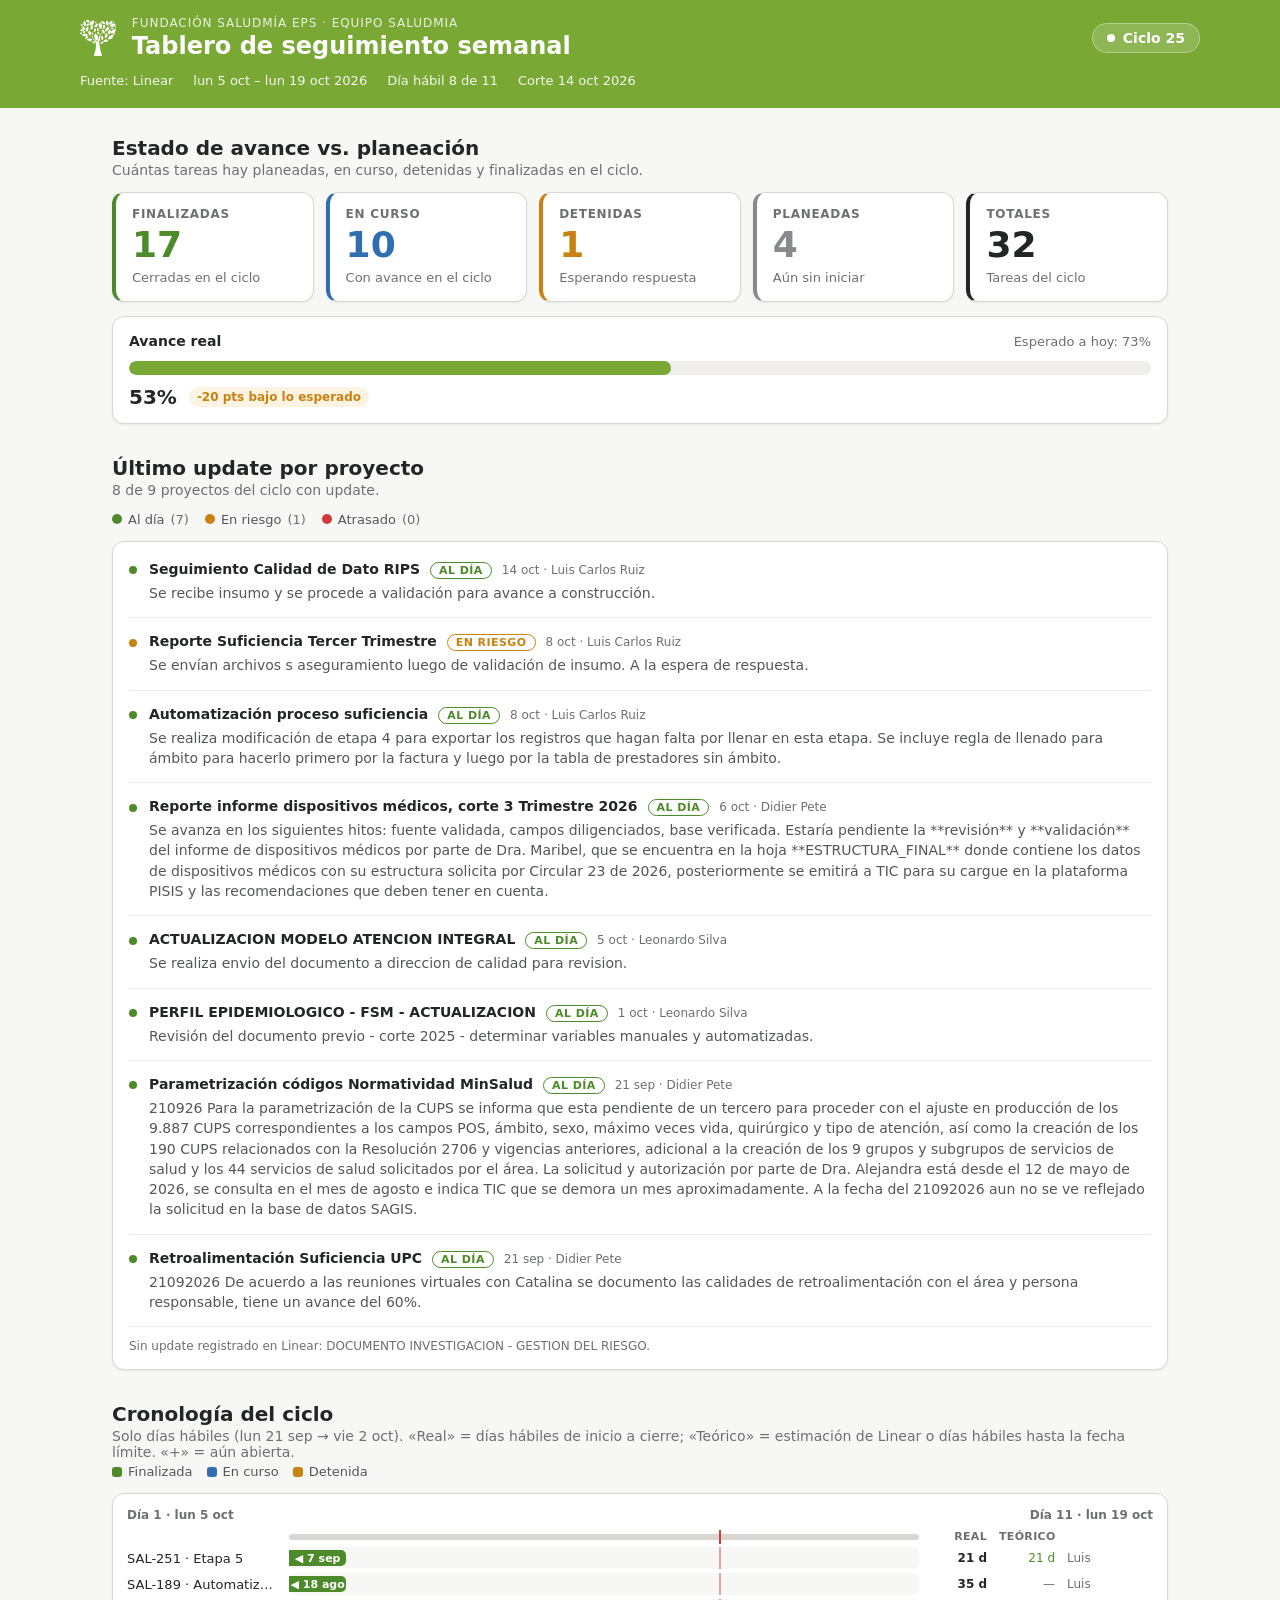
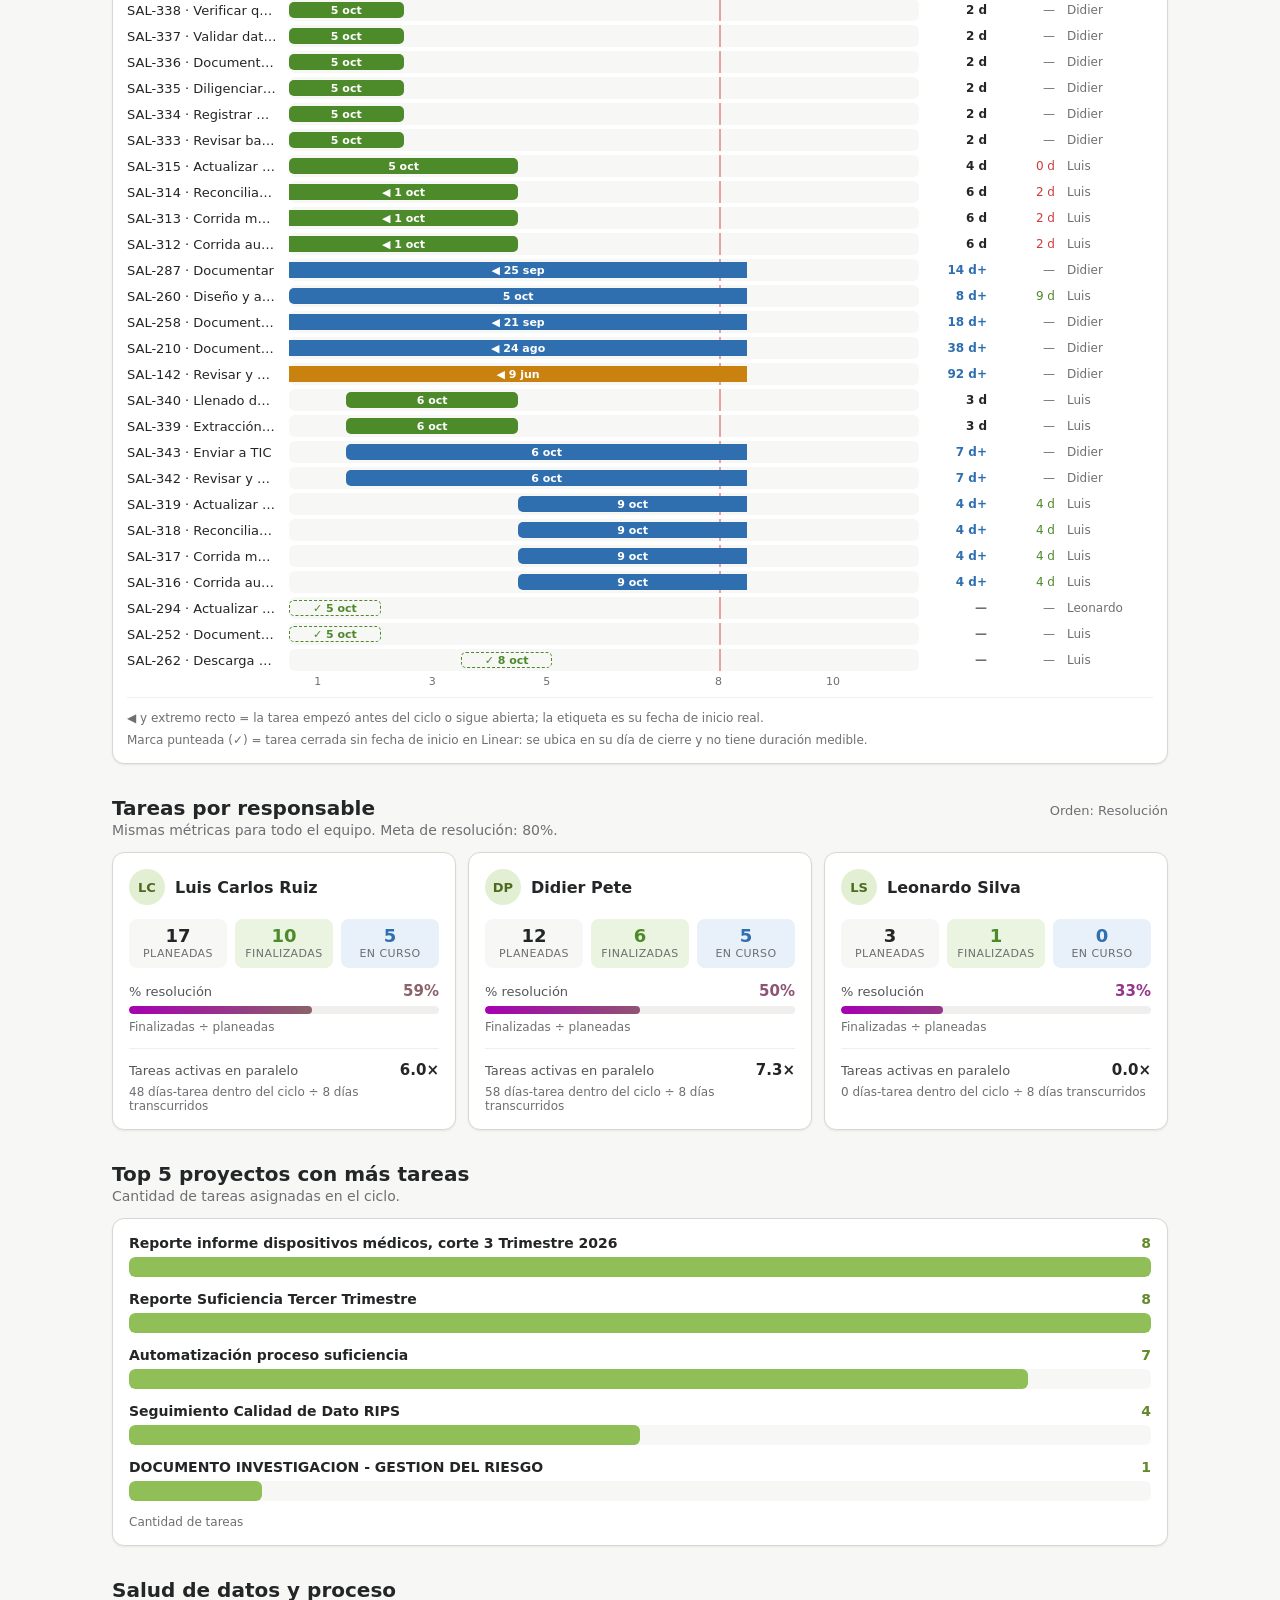
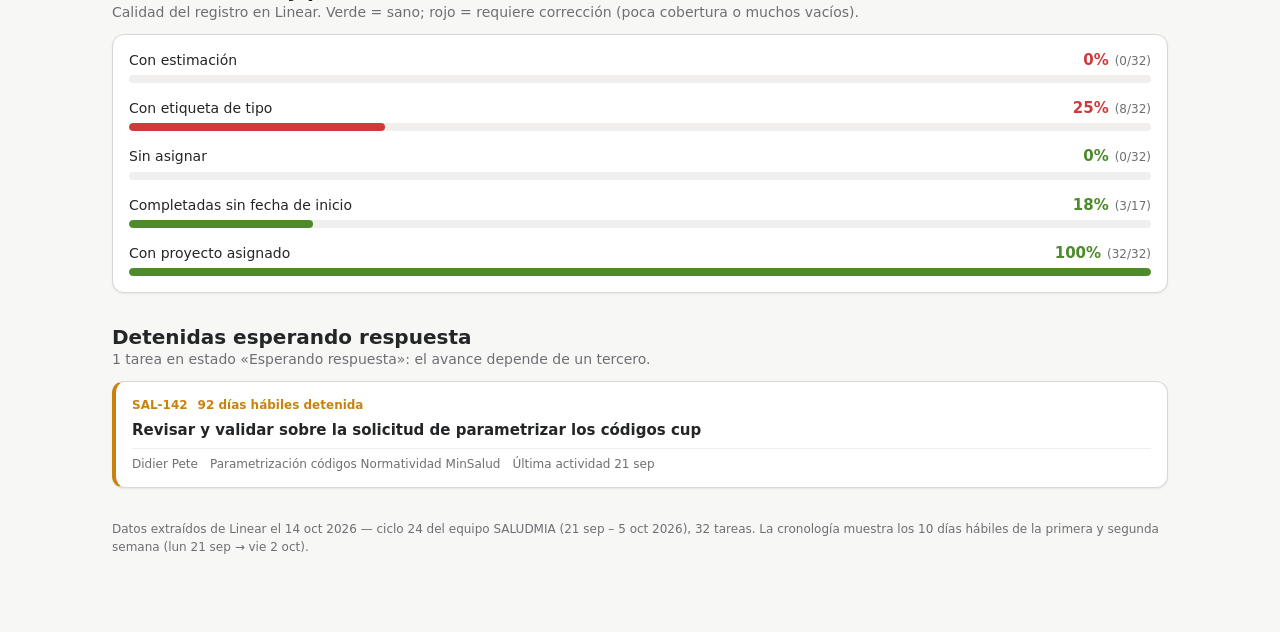
==== commit 28edc9c8: "Tablero semanal: actualizacion 2026-10-14 08:02" ====
--- a/docs/index.html
+++ b/docs/index.html
@@ -44,7 +44,7 @@
    ══════════════════════════════════════════════════════════════════════ */
 // Datos inyectados por generar_reporte_ciclo.py (build_tablero_data). En Python
 // se reemplaza el marcador /*__DATA__*/ por el JSON del ciclo activo de Linear.
-const DATA = {"cycle": {"cicloInicio": 1791158400000, "hoy": 1791936000000, "diasHabiles": [1791158400000, 1791244800000, 1791331200000, 1791417600000, 1791504000000, 1791763200000, 1791849600000, 1791936000000, 1792022400000, 1792108800000, 1792368000000], "rangoFechas": "lun 5 oct – lun 19 oct 2026", "fechaInicio": "lun 5 oct", "fechaFin": "lun 19 oct", "actualizado": "14 oct 2026"}, "issues": [{"id": "SAL-344", "t": "Aplicación de reglas de suficiencia: generación de campos de error (faltante/inválido) sobre el insumo extraído", "a": "Luis Carlos Ruiz", "p": "Seguimiento Calidad de Dato RIPS", "s": "unstarted", "ini": null, "fin": null, "est": null, "lab": 1, "due": "2026-10-15"}, {"id": "SAL-343", "t": "Enviar a TIC", "a": "Didier Pete", "p": "Reporte informe dispositivos médicos, corte 3 Trimestre 2026", "s": "started", "ini": "2026-10-06", "fin": null, "est": null, "lab": 0, "due": null}, {"id": "SAL-342", "t": "Revisar y validar Dr. Maribel", "a": "Didier Pete", "p": "Reporte informe dispositivos médicos, corte 3 Trimestre 2026", "s": "started", "ini": "2026-10-06", "fin": null, "est": null, "lab": 0, "due": null}, {"id": "SAL-341", "t": "Certificación de datos extraídos: reconciliación de conteos radicados vs. evaluados (TD-01) y validación de reglas de suficiencia aplicadas", "a": "Luis Carlos Ruiz", "p": "Seguimiento Calidad de Dato RIPS", "s": "unstarted", "ini": null, "fin": null, "est": null, "lab": 1, "due": "2026-10-19"}, {"id": "SAL-340", "t": "Llenado de ámbito para tipos 3, 6 y 8", "a": "Luis Carlos Ruiz", "p": "Automatización proceso suficiencia", "s": "completed", "ini": "2026-10-06", "fin": "2026-10-08", "est": null, "lab": 0, "due": null}, {"id": "SAL-339", "t": "Extracción de registros por llenar en etapa 4", "a": "Luis Carlos Ruiz", "p": "Automatización proceso suficiencia", "s": "completed", "ini": "2026-10-06", "fin": "2026-10-08", "est": null, "lab": 0, "due": null}, {"id": "SAL-338", "t": "Verificar que no queden campos vacíos o inconsistentes", "a": "Didier Pete", "p": "Reporte informe dispositivos médicos, corte 3 Trimestre 2026", "s": "completed", "ini": "2026-10-05", "fin": "2026-10-06", "est": null, "lab": 0, "due": null}, {"id": "SAL-337", "t": "Validar datos contra estructura circular 03 de 2026", "a": "Didier Pete", "p": "Reporte informe dispositivos médicos, corte 3 Trimestre 2026", "s": "completed", "ini": "2026-10-05", "fin": "2026-10-06", "est": null, "lab": 0, "due": null}, {"id": "SAL-336", "t": "Documentar criterios y fuentes usadas para cada campo", "a": "Didier Pete", "p": "Reporte informe dispositivos médicos, corte 3 Trimestre 2026", "s": "completed", "ini": "2026-10-05", "fin": "2026-10-06", "est": null, "lab": 0, "due": null}, {"id": "SAL-335", "t": "Diligenciar campo valor", "a": "Didier Pete", "p": "Reporte informe dispositivos médicos, corte 3 Trimestre 2026", "s": "completed", "ini": "2026-10-05", "fin": "2026-10-06", "est": null, "lab": 0, "due": null}, {"id": "SAL-334", "t": "Registrar hallazgos y mejoras requeridas", "a": "Didier Pete", "p": "Reporte informe dispositivos médicos, corte 3 Trimestre 2026", "s": "completed", "ini": "2026-10-05", "fin": "2026-10-06", "est": null, "lab": 0, "due": null}, {"id": "SAL-333", "t": "Revisar base de datos recibida (origen: Tic)", "a": "Didier Pete", "p": "Reporte informe dispositivos médicos, corte 3 Trimestre 2026", "s": "completed", "ini": "2026-10-05", "fin": "2026-10-06", "est": null, "lab": 0, "due": null}, {"id": "SAL-332", "t": "Metoldologia Investigacion", "a": "Leonardo Silva", "p": "DOCUMENTO INVESTIGACION - GESTION DEL RIESGO", "s": "unstarted", "ini": null, "fin": null, "est": null, "lab": 0, "due": null}, {"id": "SAL-319", "t": "Actualizar runbook — No afiliados-fallecidos", "a": "Luis Carlos Ruiz", "p": "Reporte Suficiencia Tercer Trimestre", "s": "started", "ini": "2026-10-09", "fin": null, "est": null, "lab": 1, "due": "2026-10-14"}, {"id": "SAL-318", "t": "Reconciliación (automatizado vs. manual) — No afiliados-fallecidos", "a": "Luis Carlos Ruiz", "p": "Reporte Suficiencia Tercer Trimestre", "s": "started", "ini": "2026-10-09", "fin": null, "est": null, "lab": 0, "due": "2026-10-14"}, {"id": "SAL-317", "t": "Corrida manual de control — No afiliados-fallecidos", "a": "Luis Carlos Ruiz", "p": "Reporte Suficiencia Tercer Trimestre", "s": "started", "ini": "2026-10-09", "fin": null, "est": null, "lab": 0, "due": "2026-10-14"}, {"id": "SAL-316", "t": "Corrida automatizada — No afiliados-fallecidos", "a": "Luis Carlos Ruiz", "p": "Reporte Suficiencia Tercer Trimestre", "s": "started", "ini": "2026-10-09", "fin": null, "est": null, "lab": 1, "due": "2026-10-14"}, {"id": "SAL-315", "t": "Actualizar runbook — Validación insumo", "a": "Luis Carlos Ruiz", "p": "Reporte Suficiencia Tercer Trimestre", "s": "completed", "ini": "2026-10-05", "fin": "2026-10-08", "est": null, "lab": 1, "due": "2026-10-02"}, {"id": "SAL-314", "t": "Reconciliación (automatizado vs. manual) — Validación insumo", "a": "Luis Carlos Ruiz", "p": "Reporte Suficiencia Tercer Trimestre", "s": "completed", "ini": "2026-10-01", "fin": "2026-10-08", "est": null, "lab": 0, "due": "2026-10-02"}, {"id": "SAL-313", "t": "Corrida manual de control — Validación insumo", "a": "Luis Carlos Ruiz", "p": "Reporte Suficiencia Tercer Trimestre", "s": "completed", "ini": "2026-10-01", "fin": "2026-10-08", "est": null, "lab": 0, "due": "2026-10-02"}, {"id": "SAL-312", "t": "Corrida automatizada — Validación insumo", "a": "Luis Carlos Ruiz", "p": "Reporte Suficiencia Tercer Trimestre", "s": "completed", "ini": "2026-10-01", "fin": "2026-10-08", "est": null, "lab": 1, "due": "2026-10-02"}, {"id": "SAL-311", "t": "Revision y evaluacion de variables", "a": "Leonardo Silva", "p": "PERFIL EPIDEMIOLOGICO - FSM - ACTUALIZACION", "s": "unstarted", "ini": null, "fin": null, "est": null, "lab": 0, "due": null}, {"id": "SAL-294", "t": "Actualizar documento a corte 2026 y realizar analisis", "a": "Leonardo Silva", "p": "ACTUALIZACION MODELO ATENCION INTEGRAL", "s": "completed", "ini": null, "fin": "2026-10-05", "est": null, "lab": 0, "due": "2026-10-05"}, {"id": "SAL-287", "t": "Documentar", "a": "Didier Pete", "p": "Retroalimentación Suficiencia UPC", "s": "started", "ini": "2026-09-25", "fin": null, "est": null, "lab": 0, "due": null}, {"id": "SAL-262", "t": "Descarga y prueba de skills de Microsoft para Power BI", "a": "Luis Carlos Ruiz", "p": "Seguimiento Calidad de Dato RIPS", "s": "completed", "ini": null, "fin": "2026-10-08", "est": null, "lab": 1, "due": "2026-10-08"}, {"id": "SAL-260", "t": "Diseño y automatización de la consulta SQL de extracción de RIPS radicados (reemplaza exportación manual de PACIENTE POR ACTIVIDAD.txt)", "a": "Luis Carlos Ruiz", "p": "Seguimiento Calidad de Dato RIPS", "s": "started", "ini": "2026-10-05", "fin": null, "est": null, "lab": 1, "due": "2026-10-15"}, {"id": "SAL-258", "t": "Documentación suficiencia", "a": "Didier Pete", "p": "Automatización proceso suficiencia", "s": "started", "ini": "2026-09-21", "fin": null, "est": null, "lab": 0, "due": null}, {"id": "SAL-252", "t": "Documentación", "a": "Luis Carlos Ruiz", "p": "Automatización proceso suficiencia", "s": "completed", "ini": null, "fin": "2026-10-05", "est": null, "lab": 0, "due": "2026-10-05"}, {"id": "SAL-251", "t": "Etapa 5", "a": "Luis Carlos Ruiz", "p": "Automatización proceso suficiencia", "s": "completed", "ini": "2026-09-07", "fin": "2026-10-05", "est": null, "lab": 0, "due": "2026-10-05"}, {"id": "SAL-210", "t": "Documentar reglas por tipo de archivo", "a": "Didier Pete", "p": "Automatización proceso suficiencia", "s": "started", "ini": "2026-08-24", "fin": null, "est": null, "lab": 0, "due": null}, {"id": "SAL-189", "t": "Automatización suficiencia V1", "a": "Luis Carlos Ruiz", "p": "Automatización proceso suficiencia", "s": "completed", "ini": "2026-08-18", "fin": "2026-10-05", "est": null, "lab": 0, "due": null}, {"id": "SAL-142", "t": "Revisar y validar sobre la solicitud de parametrizar los códigos cup", "a": "Didier Pete", "p": "Parametrización códigos Normatividad MinSalud", "s": "blocked", "ini": "2026-06-09", "fin": null, "est": null, "lab": 0, "due": null}], "updates": [{"p": "Reporte informe dispositivos médicos, corte 3 Trimestre 2026", "f": "6 oct", "orden": "2026-10-06", "salud": "onTrack", "autor": "Didier Pete", "txt": "Se avanza en los siguientes hitos: fuente validada, campos diligenciados, base verificada.\n\nEstaría pendiente la **revisión** y **validación** del informe de dispositivos médicos por parte de Dra. Maribel, que se encuentra en la hoja **ESTRUCTURA_FINAL** donde contiene los datos de dispositivos médicos con su estructura solicita por Circular 23 de 2026, posteriormente se emitirá a TIC para su cargue en la plataforma PISIS y las recomendaciones que deben tener en cuenta."}, {"p": "Reporte Suficiencia Tercer Trimestre", "f": "8 oct", "orden": "2026-10-08", "salud": "atRisk", "autor": "Luis Carlos Ruiz", "txt": "Se envían archivos s aseguramiento luego de validación de insumo. A la espera de respuesta."}, {"p": "PERFIL EPIDEMIOLOGICO - FSM - ACTUALIZACION", "f": "1 oct", "orden": "2026-10-01", "salud": "onTrack", "autor": "Leonardo Silva", "txt": "Revisión del documento previo - corte 2025 - determinar variables manuales y automatizadas."}, {"p": "Completar campos zona y etnia BDUA, corte 2026-06", "f": "30 sep", "orden": "2026-09-30", "salud": "onTrack", "autor": "Didier Pete", "txt": "Se envía por medio del correo la base con los campos solicitados de zona y etnia diligenciados."}, {"p": "Generar consolidado CAC, corte 2026-09", "f": "30 sep", "orden": "2026-09-30", "salud": "onTrack", "autor": "Didier Pete", "txt": "Se envía por medio del correo el link de la base con el consolidado de los diagnósticos de la CAC ."}, {"p": "ACTUALIZACION MODELO ATENCION INTEGRAL", "f": "5 oct", "orden": "2026-10-05", "salud": "onTrack", "autor": "Leonardo Silva", "txt": "Se realiza envio del documento a direccion de calidad para revision."}, {"p": "Alimentar archivo CUM_IUM", "f": "28 sep", "orden": "2026-09-28", "salud": "onTrack", "autor": "Didier Pete", "txt": "El día 28092026 se envía por correo el archivo consolidado de CUM_IUM a Ing. Luis Carlos y también se comparte el informe."}, {"p": "Tablero de seguimiento", "f": "24 sep", "orden": "2026-09-24", "salud": "onTrack", "autor": "Luis Carlos Ruiz", "txt": "Se presenta el tablero a la dra Alejandra. Se espera cargue de actividades por parte del dr Leonardo para presentación del tablero a la gerencia con la información actualizada. Fecha de presentación: 28/09/2026"}, {"p": "Seguimiento perfilamiento individual", "f": "29 sep", "orden": "2026-09-29", "salud": "onTrack", "autor": "Leonardo Silva", "txt": "Se recibe usuario y contraseña de plataforma para realizar analisis de información con el objetivo de proceder a revisar cadena de informacion"}, {"p": "Seguimiento Calidad de Dato RIPS", "f": "13 oct", "orden": "2026-10-13", "salud": "onTrack", "autor": "Luis Carlos Ruiz", "txt": "Se realiza validación de variables de las resoluciones que indican cuáles campos debe contener un RIPS así como los campos del reporte de suficiencia. Se sostiene sesión TIC para identificar el origen de algunos campos y se concluye que la información será enviada por ellos. Se envía correo realizando solicitud."}, {"p": "Informe Dispositivos Médicos", "f": "22 sep", "orden": "2026-09-22", "salud": "onTrack", "autor": "Didier Pete", "txt": "22092026\n\nSe envía por correo las consideraciones a tener en cuenta sobre la consulta SQL de dispositivos médicos:\n\n\\-Hoja Homologados: se valida que los datos de la variable código Invima crucen con la tabla de referencia de dispositivos médicos, el 73% de los códigos si cruzan,  el 13% se ajusta el código y el 14% no iría porque no cruza con la descripción, marca o referencia de la tabla de referencia.\n\n\\-Hoja **Homologados_val_tab_ref_dm_v2: en esta hoja se realiza un consolidado de acuerdo a la depuración anterior, donde se agregan nuevos códigos homólogos de dispositivos médicos emitidos en la circular 23 de 2026. Esta hoja se debe tomar de referente para realizar el informe de dispositivos médicos.**\n\n\\-Hoja ESTRUCTURA_FINAL para el ejercicio realizado con corte de julio a agosto faltarían los siguientes dispositivos médicos: **balón TCPA**, **placa**, desfibriladores transvenosos **bicameral y unicameral.**\n\n**Nota:**\n\n\\-Para el siguiente código de servicio 76231 con descripción \"SISTEMA DE IMPLANTE COCLEAR (76231)\" se revisa en la historia clínica pero como no tiene una marca ni referencia no se puedo colocar el código de la tabla de referencia de los dispositivos médicos por lo tanto va vacío.\n\n\\-La búsqueda de los dispositivos médicos en la base de datos de SAGIS se debe tener en cuenta la concatenación de código del servicio y el nombre del servicio, ya que muchas veces el prestador solo coloca el código, nombre, o a veces puede venir el mismo código con diferente nombre.\n\n\\-Se revisa en la base de datos SAGIS y no hay servicios para los dispositivos médicos de implante para cornea: anillo intracorneal y segmento anular intracorneal, se debe tener en cuenta la revisión para los posteriores informes.\n\n\\-Se comparte el archivo de la tabla de referencia de los dispositivos médicos, precio de los dispositivos médicos de la FSM EPS y regulación de precios."}, {"p": "Retroalimentación Suficiencia UPC", "f": "21 sep", "orden": "2026-09-21", "salud": "onTrack", "autor": "Didier Pete", "txt": "21092026\n\nDe acuerdo a las reuniones virtuales con Catalina se documento las calidades de retroalimentación con el área y persona responsable, tiene un avance del 60%."}, {"p": "Metodología Investigación FCV", "f": "21 sep", "orden": "2026-09-21", "salud": "onTrack", "autor": "Leonardo Silva", "txt": "El dia 18 de sept se realiza reunion con el Dr. Anderson en donde se establecen nuevos grupos de patologias como CAC, enfermedad laboral, asi mismo como un nuevo modelo de diagrama para evaluar costo en tiempo."}, {"p": "Corrida simulacro de suficiencia", "f": "1 oct", "orden": "2026-10-01", "salud": "offTrack", "autor": "Luis Carlos Ruiz", "txt": "Se finaliza el simulacro de suficiencia donde se informa que **no cumplimos con la totalidad de las actividades**. Se tuvo un avance del **72%** del total de los procesos definidos y acordados. El proceso se detuvo en el llenado de registros vacíos de ámbitos y medicamentos."}, {"p": "Piloto Cuenta Alto Costo", "f": "18 jun", "orden": "2026-06-18", "salud": "onTrack", "autor": "Luis Carlos Ruiz", "txt": "Revisión con Luis Calderón para entendimiento de corrida de scripts y llenado de tablas"}, {"p": "Capacidad instalada IMAP", "f": "9 jun", "orden": "2026-06-09", "salud": "onTrack", "autor": "Luis Carlos Ruiz", "txt": "A la espera de CUPS para extracción de información"}, {"p": "Parametrización códigos Normatividad MinSalud", "f": "21 sep", "orden": "2026-09-21", "salud": "onTrack", "autor": "Didier Pete", "txt": "210926\n\nPara la parametrización de la CUPS se informa que esta pendiente de un tercero para proceder con el ajuste en producción de los 9.887 CUPS correspondientes a los campos POS, ámbito, sexo, máximo veces vida, quirúrgico y tipo de atención, así como la creación de los 190 CUPS relacionados con la Resolución 2706 y vigencias anteriores, adicional a la creación de los 9 grupos y subgrupos de servicios de salud y los 44 servicios de salud solicitados por el área. La solicitud y autorización por parte de Dra. Alejandra está desde el 12 de mayo de 2026, se consulta en el mes de agosto e indica TIC que se demora un mes aproximadamente. A la fecha del 21092026 aun no se ve reflejado la solicitud en la base de datos SAGIS."}, {"p": "Obesidad - IMAP", "f": "1 jun", "orden": "2026-06-01", "salud": "onTrack", "autor": "Luis Carlos Ruiz", "txt": "Definir propuesta de programa desde EPS para presentar propuesta a IMAP. Por agendar reunión con IMAP para definir los pasos siguientes o encontrar un prestador que lo ejecute."}, {"p": "Indicadores UAD", "f": "29 sep", "orden": "2026-09-29", "salud": "onTrack", "autor": "Luis Carlos Ruiz", "txt": "Se define construir un sitio web estático que muestre los indicadores de la unidad. A cargo de Luis Carlos."}, {"p": "Revisión mensual de RIPS", "f": "9 jun", "orden": "2026-06-09", "salud": "onTrack", "autor": "Didier Pete", "txt": "Se avanzo en el tipo 2, esta pendiente la retroalimentación por parte de Catalina, 050626\n\nSe dio inicio con el tipo 3. 050626"}, {"p": "Manual de funciones UAD", "f": "9 jun", "orden": "2026-06-09", "salud": "onTrack", "autor": "Didier Pete", "txt": "Buenos días, Dr. Alejandra.\n\nPor medio del presente solicitamos amablemente la revisión y aprobación del manual de funciones de la Unidad de Análisis de Datos.\n\nAgradezco la atención.\n\n090626"}, {"p": "Perfil Epidemiológico FSM EPS", "f": "8 may", "orden": "2026-05-08", "salud": "onTrack", "autor": "Luis Carlos Ruiz", "txt": "Se cierra el proyecto con la entrega del documento y la socialización con las áreas involucradas. El paso siguiente es documentar el proceso para el próximo año."}, {"p": "Lanzamiento de cuestionario de perfilamiento", "f": "1 jun", "orden": "2026-06-01", "salud": "onTrack", "autor": "Luis Carlos Ruiz", "txt": "Se define la fecha de inicio de aplicación para el 9 de junio. 25 preguntas iniciales para cuestionario y 43 adicionales para envío masivo. Se define asistencia a plenaria para inquietudes, envío de preguntas a ing. Jairo. Instructivos sobre definiciones en preguntas."}, {"p": "Automatización proceso suficiencia", "f": "8 oct", "orden": "2026-10-08", "salud": "onTrack", "autor": "Luis Carlos Ruiz", "txt": "Se realiza modificación de etapa 4 para exportar los registros que hagan falta por llenar en esta etapa. Se incluye regla de llenado para ámbito para hacerlo primero por la factura y luego por la tabla de prestadores sin ámbito."}, {"p": "Incapacidades", "f": "29 sep", "orden": "2026-09-29", "salud": "onTrack", "autor": "Luis Carlos Ruiz", "txt": "Se define que el producto a entregar es un tablero para realizar seguimiento al coomportamiento de incapacidades. El dr. Leonardo hará la definición y el levantamiento de requerimientos para la construcción."}, {"p": "Perfil Epidemiológico IMAP", "f": "1 jun", "orden": "2026-06-01", "salud": "onTrack", "autor": "Luis Carlos Ruiz", "txt": "Se entrega perfil al IMAP. A la espera de validación y aprobación de documento."}], "detenidas": [{"id": "SAL-142", "t": "Revisar y validar sobre la solicitud de parametrizar los códigos cup", "resp": "Didier Pete", "p": "Parametrización códigos Normatividad MinSalud", "desde": "2026-06-09", "ultima": "21 sep"}], "props": {"cicloLabel": "Ciclo 25", "metaResolucion": 80, "ordenResponsables": "Resolución", "mostrarCronologia": true, "mostrarEsfuerzo": true}};
+const DATA = {"cycle": {"cicloInicio": 1791158400000, "hoy": 1791936000000, "diasHabiles": [1791158400000, 1791244800000, 1791331200000, 1791417600000, 1791504000000, 1791763200000, 1791849600000, 1791936000000, 1792022400000, 1792108800000, 1792368000000], "rangoFechas": "lun 5 oct – lun 19 oct 2026", "fechaInicio": "lun 5 oct", "fechaFin": "lun 19 oct", "actualizado": "14 oct 2026"}, "issues": [{"id": "SAL-344", "t": "Aplicación de reglas de suficiencia: generación de campos de error (faltante/inválido) sobre el insumo extraído", "a": "Luis Carlos Ruiz", "p": "Seguimiento Calidad de Dato RIPS", "s": "unstarted", "ini": null, "fin": null, "est": null, "lab": 1, "due": "2026-10-15"}, {"id": "SAL-343", "t": "Enviar a TIC", "a": "Didier Pete", "p": "Reporte informe dispositivos médicos, corte 3 Trimestre 2026", "s": "started", "ini": "2026-10-06", "fin": null, "est": null, "lab": 0, "due": null}, {"id": "SAL-342", "t": "Revisar y validar Dr. Maribel", "a": "Didier Pete", "p": "Reporte informe dispositivos médicos, corte 3 Trimestre 2026", "s": "started", "ini": "2026-10-06", "fin": null, "est": null, "lab": 0, "due": null}, {"id": "SAL-341", "t": "Certificación de datos extraídos: reconciliación de conteos radicados vs. evaluados (TD-01) y validación de reglas de suficiencia aplicadas", "a": "Luis Carlos Ruiz", "p": "Seguimiento Calidad de Dato RIPS", "s": "unstarted", "ini": null, "fin": null, "est": null, "lab": 1, "due": "2026-10-19"}, {"id": "SAL-340", "t": "Llenado de ámbito para tipos 3, 6 y 8", "a": "Luis Carlos Ruiz", "p": "Automatización proceso suficiencia", "s": "completed", "ini": "2026-10-06", "fin": "2026-10-08", "est": null, "lab": 0, "due": null}, {"id": "SAL-339", "t": "Extracción de registros por llenar en etapa 4", "a": "Luis Carlos Ruiz", "p": "Automatización proceso suficiencia", "s": "completed", "ini": "2026-10-06", "fin": "2026-10-08", "est": null, "lab": 0, "due": null}, {"id": "SAL-338", "t": "Verificar que no queden campos vacíos o inconsistentes", "a": "Didier Pete", "p": "Reporte informe dispositivos médicos, corte 3 Trimestre 2026", "s": "completed", "ini": "2026-10-05", "fin": "2026-10-06", "est": null, "lab": 0, "due": null}, {"id": "SAL-337", "t": "Validar datos contra estructura circular 03 de 2026", "a": "Didier Pete", "p": "Reporte informe dispositivos médicos, corte 3 Trimestre 2026", "s": "completed", "ini": "2026-10-05", "fin": "2026-10-06", "est": null, "lab": 0, "due": null}, {"id": "SAL-336", "t": "Documentar criterios y fuentes usadas para cada campo", "a": "Didier Pete", "p": "Reporte informe dispositivos médicos, corte 3 Trimestre 2026", "s": "completed", "ini": "2026-10-05", "fin": "2026-10-06", "est": null, "lab": 0, "due": null}, {"id": "SAL-335", "t": "Diligenciar campo valor", "a": "Didier Pete", "p": "Reporte informe dispositivos médicos, corte 3 Trimestre 2026", "s": "completed", "ini": "2026-10-05", "fin": "2026-10-06", "est": null, "lab": 0, "due": null}, {"id": "SAL-334", "t": "Registrar hallazgos y mejoras requeridas", "a": "Didier Pete", "p": "Reporte informe dispositivos médicos, corte 3 Trimestre 2026", "s": "completed", "ini": "2026-10-05", "fin": "2026-10-06", "est": null, "lab": 0, "due": null}, {"id": "SAL-333", "t": "Revisar base de datos recibida (origen: Tic)", "a": "Didier Pete", "p": "Reporte informe dispositivos médicos, corte 3 Trimestre 2026", "s": "completed", "ini": "2026-10-05", "fin": "2026-10-06", "est": null, "lab": 0, "due": null}, {"id": "SAL-332", "t": "Metoldologia Investigacion", "a": "Leonardo Silva", "p": "DOCUMENTO INVESTIGACION - GESTION DEL RIESGO", "s": "unstarted", "ini": null, "fin": null, "est": null, "lab": 0, "due": null}, {"id": "SAL-319", "t": "Actualizar runbook — No afiliados-fallecidos", "a": "Luis Carlos Ruiz", "p": "Reporte Suficiencia Tercer Trimestre", "s": "started", "ini": "2026-10-09", "fin": null, "est": null, "lab": 1, "due": "2026-10-14"}, {"id": "SAL-318", "t": "Reconciliación (automatizado vs. manual) — No afiliados-fallecidos", "a": "Luis Carlos Ruiz", "p": "Reporte Suficiencia Tercer Trimestre", "s": "started", "ini": "2026-10-09", "fin": null, "est": null, "lab": 0, "due": "2026-10-14"}, {"id": "SAL-317", "t": "Corrida manual de control — No afiliados-fallecidos", "a": "Luis Carlos Ruiz", "p": "Reporte Suficiencia Tercer Trimestre", "s": "started", "ini": "2026-10-09", "fin": null, "est": null, "lab": 0, "due": "2026-10-14"}, {"id": "SAL-316", "t": "Corrida automatizada — No afiliados-fallecidos", "a": "Luis Carlos Ruiz", "p": "Reporte Suficiencia Tercer Trimestre", "s": "started", "ini": "2026-10-09", "fin": null, "est": null, "lab": 1, "due": "2026-10-14"}, {"id": "SAL-315", "t": "Actualizar runbook — Validación insumo", "a": "Luis Carlos Ruiz", "p": "Reporte Suficiencia Tercer Trimestre", "s": "completed", "ini": "2026-10-05", "fin": "2026-10-08", "est": null, "lab": 1, "due": "2026-10-02"}, {"id": "SAL-314", "t": "Reconciliación (automatizado vs. manual) — Validación insumo", "a": "Luis Carlos Ruiz", "p": "Reporte Suficiencia Tercer Trimestre", "s": "completed", "ini": "2026-10-01", "fin": "2026-10-08", "est": null, "lab": 0, "due": "2026-10-02"}, {"id": "SAL-313", "t": "Corrida manual de control — Validación insumo", "a": "Luis Carlos Ruiz", "p": "Reporte Suficiencia Tercer Trimestre", "s": "completed", "ini": "2026-10-01", "fin": "2026-10-08", "est": null, "lab": 0, "due": "2026-10-02"}, {"id": "SAL-312", "t": "Corrida automatizada — Validación insumo", "a": "Luis Carlos Ruiz", "p": "Reporte Suficiencia Tercer Trimestre", "s": "completed", "ini": "2026-10-01", "fin": "2026-10-08", "est": null, "lab": 1, "due": "2026-10-02"}, {"id": "SAL-311", "t": "Revision y evaluacion de variables", "a": "Leonardo Silva", "p": "PERFIL EPIDEMIOLOGICO - FSM - ACTUALIZACION", "s": "unstarted", "ini": null, "fin": null, "est": null, "lab": 0, "due": null}, {"id": "SAL-294", "t": "Actualizar documento a corte 2026 y realizar analisis", "a": "Leonardo Silva", "p": "ACTUALIZACION MODELO ATENCION INTEGRAL", "s": "completed", "ini": null, "fin": "2026-10-05", "est": null, "lab": 0, "due": "2026-10-05"}, {"id": "SAL-287", "t": "Documentar", "a": "Didier Pete", "p": "Retroalimentación Suficiencia UPC", "s": "started", "ini": "2026-09-25", "fin": null, "est": null, "lab": 0, "due": null}, {"id": "SAL-262", "t": "Descarga y prueba de skills de Microsoft para Power BI", "a": "Luis Carlos Ruiz", "p": "Seguimiento Calidad de Dato RIPS", "s": "completed", "ini": null, "fin": "2026-10-08", "est": null, "lab": 1, "due": "2026-10-08"}, {"id": "SAL-260", "t": "Diseño y automatización de la consulta SQL de extracción de RIPS radicados (reemplaza exportación manual de PACIENTE POR ACTIVIDAD.txt)", "a": "Luis Carlos Ruiz", "p": "Seguimiento Calidad de Dato RIPS", "s": "started", "ini": "2026-10-05", "fin": null, "est": null, "lab": 1, "due": "2026-10-15"}, {"id": "SAL-258", "t": "Documentación suficiencia", "a": "Didier Pete", "p": "Automatización proceso suficiencia", "s": "started", "ini": "2026-09-21", "fin": null, "est": null, "lab": 0, "due": null}, {"id": "SAL-252", "t": "Documentación", "a": "Luis Carlos Ruiz", "p": "Automatización proceso suficiencia", "s": "completed", "ini": null, "fin": "2026-10-05", "est": null, "lab": 0, "due": "2026-10-05"}, {"id": "SAL-251", "t": "Etapa 5", "a": "Luis Carlos Ruiz", "p": "Automatización proceso suficiencia", "s": "completed", "ini": "2026-09-07", "fin": "2026-10-05", "est": null, "lab": 0, "due": "2026-10-05"}, {"id": "SAL-210", "t": "Documentar reglas por tipo de archivo", "a": "Didier Pete", "p": "Automatización proceso suficiencia", "s": "started", "ini": "2026-08-24", "fin": null, "est": null, "lab": 0, "due": null}, {"id": "SAL-189", "t": "Automatización suficiencia V1", "a": "Luis Carlos Ruiz", "p": "Automatización proceso suficiencia", "s": "completed", "ini": "2026-08-18", "fin": "2026-10-05", "est": null, "lab": 0, "due": null}, {"id": "SAL-142", "t": "Revisar y validar sobre la solicitud de parametrizar los códigos cup", "a": "Didier Pete", "p": "Parametrización códigos Normatividad MinSalud", "s": "blocked", "ini": "2026-06-09", "fin": null, "est": null, "lab": 0, "due": null}], "updates": [{"p": "Reporte informe dispositivos médicos, corte 3 Trimestre 2026", "f": "6 oct", "orden": "2026-10-06", "salud": "onTrack", "autor": "Didier Pete", "txt": "Se avanza en los siguientes hitos: fuente validada, campos diligenciados, base verificada.\n\nEstaría pendiente la **revisión** y **validación** del informe de dispositivos médicos por parte de Dra. Maribel, que se encuentra en la hoja **ESTRUCTURA_FINAL** donde contiene los datos de dispositivos médicos con su estructura solicita por Circular 23 de 2026, posteriormente se emitirá a TIC para su cargue en la plataforma PISIS y las recomendaciones que deben tener en cuenta."}, {"p": "Reporte Suficiencia Tercer Trimestre", "f": "8 oct", "orden": "2026-10-08", "salud": "atRisk", "autor": "Luis Carlos Ruiz", "txt": "Se envían archivos s aseguramiento luego de validación de insumo. A la espera de respuesta."}, {"p": "PERFIL EPIDEMIOLOGICO - FSM - ACTUALIZACION", "f": "1 oct", "orden": "2026-10-01", "salud": "onTrack", "autor": "Leonardo Silva", "txt": "Revisión del documento previo - corte 2025 - determinar variables manuales y automatizadas."}, {"p": "Completar campos zona y etnia BDUA, corte 2026-06", "f": "30 sep", "orden": "2026-09-30", "salud": "onTrack", "autor": "Didier Pete", "txt": "Se envía por medio del correo la base con los campos solicitados de zona y etnia diligenciados."}, {"p": "Generar consolidado CAC, corte 2026-09", "f": "30 sep", "orden": "2026-09-30", "salud": "onTrack", "autor": "Didier Pete", "txt": "Se envía por medio del correo el link de la base con el consolidado de los diagnósticos de la CAC ."}, {"p": "ACTUALIZACION MODELO ATENCION INTEGRAL", "f": "5 oct", "orden": "2026-10-05", "salud": "onTrack", "autor": "Leonardo Silva", "txt": "Se realiza envio del documento a direccion de calidad para revision."}, {"p": "Alimentar archivo CUM_IUM", "f": "28 sep", "orden": "2026-09-28", "salud": "onTrack", "autor": "Didier Pete", "txt": "El día 28092026 se envía por correo el archivo consolidado de CUM_IUM a Ing. Luis Carlos y también se comparte el informe."}, {"p": "Tablero de seguimiento", "f": "24 sep", "orden": "2026-09-24", "salud": "onTrack", "autor": "Luis Carlos Ruiz", "txt": "Se presenta el tablero a la dra Alejandra. Se espera cargue de actividades por parte del dr Leonardo para presentación del tablero a la gerencia con la información actualizada. Fecha de presentación: 28/09/2026"}, {"p": "Seguimiento perfilamiento individual", "f": "29 sep", "orden": "2026-09-29", "salud": "onTrack", "autor": "Leonardo Silva", "txt": "Se recibe usuario y contraseña de plataforma para realizar analisis de información con el objetivo de proceder a revisar cadena de informacion"}, {"p": "Seguimiento Calidad de Dato RIPS", "f": "14 oct", "orden": "2026-10-14", "salud": "onTrack", "autor": "Luis Carlos Ruiz", "txt": "Se recibe insumo y se procede a validación para avance a construcción."}, {"p": "Informe Dispositivos Médicos", "f": "22 sep", "orden": "2026-09-22", "salud": "onTrack", "autor": "Didier Pete", "txt": "22092026\n\nSe envía por correo las consideraciones a tener en cuenta sobre la consulta SQL de dispositivos médicos:\n\n\\-Hoja Homologados: se valida que los datos de la variable código Invima crucen con la tabla de referencia de dispositivos médicos, el 73% de los códigos si cruzan,  el 13% se ajusta el código y el 14% no iría porque no cruza con la descripción, marca o referencia de la tabla de referencia.\n\n\\-Hoja **Homologados_val_tab_ref_dm_v2: en esta hoja se realiza un consolidado de acuerdo a la depuración anterior, donde se agregan nuevos códigos homólogos de dispositivos médicos emitidos en la circular 23 de 2026. Esta hoja se debe tomar de referente para realizar el informe de dispositivos médicos.**\n\n\\-Hoja ESTRUCTURA_FINAL para el ejercicio realizado con corte de julio a agosto faltarían los siguientes dispositivos médicos: **balón TCPA**, **placa**, desfibriladores transvenosos **bicameral y unicameral.**\n\n**Nota:**\n\n\\-Para el siguiente código de servicio 76231 con descripción \"SISTEMA DE IMPLANTE COCLEAR (76231)\" se revisa en la historia clínica pero como no tiene una marca ni referencia no se puedo colocar el código de la tabla de referencia de los dispositivos médicos por lo tanto va vacío.\n\n\\-La búsqueda de los dispositivos médicos en la base de datos de SAGIS se debe tener en cuenta la concatenación de código del servicio y el nombre del servicio, ya que muchas veces el prestador solo coloca el código, nombre, o a veces puede venir el mismo código con diferente nombre.\n\n\\-Se revisa en la base de datos SAGIS y no hay servicios para los dispositivos médicos de implante para cornea: anillo intracorneal y segmento anular intracorneal, se debe tener en cuenta la revisión para los posteriores informes.\n\n\\-Se comparte el archivo de la tabla de referencia de los dispositivos médicos, precio de los dispositivos médicos de la FSM EPS y regulación de precios."}, {"p": "Retroalimentación Suficiencia UPC", "f": "21 sep", "orden": "2026-09-21", "salud": "onTrack", "autor": "Didier Pete", "txt": "21092026\n\nDe acuerdo a las reuniones virtuales con Catalina se documento las calidades de retroalimentación con el área y persona responsable, tiene un avance del 60%."}, {"p": "Metodología Investigación FCV", "f": "21 sep", "orden": "2026-09-21", "salud": "onTrack", "autor": "Leonardo Silva", "txt": "El dia 18 de sept se realiza reunion con el Dr. Anderson en donde se establecen nuevos grupos de patologias como CAC, enfermedad laboral, asi mismo como un nuevo modelo de diagrama para evaluar costo en tiempo."}, {"p": "Corrida simulacro de suficiencia", "f": "1 oct", "orden": "2026-10-01", "salud": "offTrack", "autor": "Luis Carlos Ruiz", "txt": "Se finaliza el simulacro de suficiencia donde se informa que **no cumplimos con la totalidad de las actividades**. Se tuvo un avance del **72%** del total de los procesos definidos y acordados. El proceso se detuvo en el llenado de registros vacíos de ámbitos y medicamentos."}, {"p": "Piloto Cuenta Alto Costo", "f": "18 jun", "orden": "2026-06-18", "salud": "onTrack", "autor": "Luis Carlos Ruiz", "txt": "Revisión con Luis Calderón para entendimiento de corrida de scripts y llenado de tablas"}, {"p": "Capacidad instalada IMAP", "f": "9 jun", "orden": "2026-06-09", "salud": "onTrack", "autor": "Luis Carlos Ruiz", "txt": "A la espera de CUPS para extracción de información"}, {"p": "Parametrización códigos Normatividad MinSalud", "f": "21 sep", "orden": "2026-09-21", "salud": "onTrack", "autor": "Didier Pete", "txt": "210926\n\nPara la parametrización de la CUPS se informa que esta pendiente de un tercero para proceder con el ajuste en producción de los 9.887 CUPS correspondientes a los campos POS, ámbito, sexo, máximo veces vida, quirúrgico y tipo de atención, así como la creación de los 190 CUPS relacionados con la Resolución 2706 y vigencias anteriores, adicional a la creación de los 9 grupos y subgrupos de servicios de salud y los 44 servicios de salud solicitados por el área. La solicitud y autorización por parte de Dra. Alejandra está desde el 12 de mayo de 2026, se consulta en el mes de agosto e indica TIC que se demora un mes aproximadamente. A la fecha del 21092026 aun no se ve reflejado la solicitud en la base de datos SAGIS."}, {"p": "Obesidad - IMAP", "f": "1 jun", "orden": "2026-06-01", "salud": "onTrack", "autor": "Luis Carlos Ruiz", "txt": "Definir propuesta de programa desde EPS para presentar propuesta a IMAP. Por agendar reunión con IMAP para definir los pasos siguientes o encontrar un prestador que lo ejecute."}, {"p": "Indicadores UAD", "f": "29 sep", "orden": "2026-09-29", "salud": "onTrack", "autor": "Luis Carlos Ruiz", "txt": "Se define construir un sitio web estático que muestre los indicadores de la unidad. A cargo de Luis Carlos."}, {"p": "Revisión mensual de RIPS", "f": "9 jun", "orden": "2026-06-09", "salud": "onTrack", "autor": "Didier Pete", "txt": "Se avanzo en el tipo 2, esta pendiente la retroalimentación por parte de Catalina, 050626\n\nSe dio inicio con el tipo 3. 050626"}, {"p": "Manual de funciones UAD", "f": "9 jun", "orden": "2026-06-09", "salud": "onTrack", "autor": "Didier Pete", "txt": "Buenos días, Dr. Alejandra.\n\nPor medio del presente solicitamos amablemente la revisión y aprobación del manual de funciones de la Unidad de Análisis de Datos.\n\nAgradezco la atención.\n\n090626"}, {"p": "Perfil Epidemiológico FSM EPS", "f": "8 may", "orden": "2026-05-08", "salud": "onTrack", "autor": "Luis Carlos Ruiz", "txt": "Se cierra el proyecto con la entrega del documento y la socialización con las áreas involucradas. El paso siguiente es documentar el proceso para el próximo año."}, {"p": "Lanzamiento de cuestionario de perfilamiento", "f": "1 jun", "orden": "2026-06-01", "salud": "onTrack", "autor": "Luis Carlos Ruiz", "txt": "Se define la fecha de inicio de aplicación para el 9 de junio. 25 preguntas iniciales para cuestionario y 43 adicionales para envío masivo. Se define asistencia a plenaria para inquietudes, envío de preguntas a ing. Jairo. Instructivos sobre definiciones en preguntas."}, {"p": "Automatización proceso suficiencia", "f": "8 oct", "orden": "2026-10-08", "salud": "onTrack", "autor": "Luis Carlos Ruiz", "txt": "Se realiza modificación de etapa 4 para exportar los registros que hagan falta por llenar en esta etapa. Se incluye regla de llenado para ámbito para hacerlo primero por la factura y luego por la tabla de prestadores sin ámbito."}, {"p": "Incapacidades", "f": "29 sep", "orden": "2026-09-29", "salud": "onTrack", "autor": "Luis Carlos Ruiz", "txt": "Se define que el producto a entregar es un tablero para realizar seguimiento al coomportamiento de incapacidades. El dr. Leonardo hará la definición y el levantamiento de requerimientos para la construcción."}, {"p": "Perfil Epidemiológico IMAP", "f": "1 jun", "orden": "2026-06-01", "salud": "onTrack", "autor": "Luis Carlos Ruiz", "txt": "Se entrega perfil al IMAP. A la espera de validación y aprobación de documento."}], "detenidas": [{"id": "SAL-142", "t": "Revisar y validar sobre la solicitud de parametrizar los códigos cup", "resp": "Didier Pete", "p": "Parametrización códigos Normatividad MinSalud", "desde": "2026-06-09", "ultima": "21 sep"}], "props": {"cicloLabel": "Ciclo 25", "metaResolucion": 80, "ordenResponsables": "Resolución", "mostrarCronologia": true, "mostrarEsfuerzo": true}};
 
 // Constantes del ciclo (epoch ms). DIAS_HABILES = todos los días hábiles del ciclo.
 const CICLO_INICIO = DATA.cycle.cicloInicio;
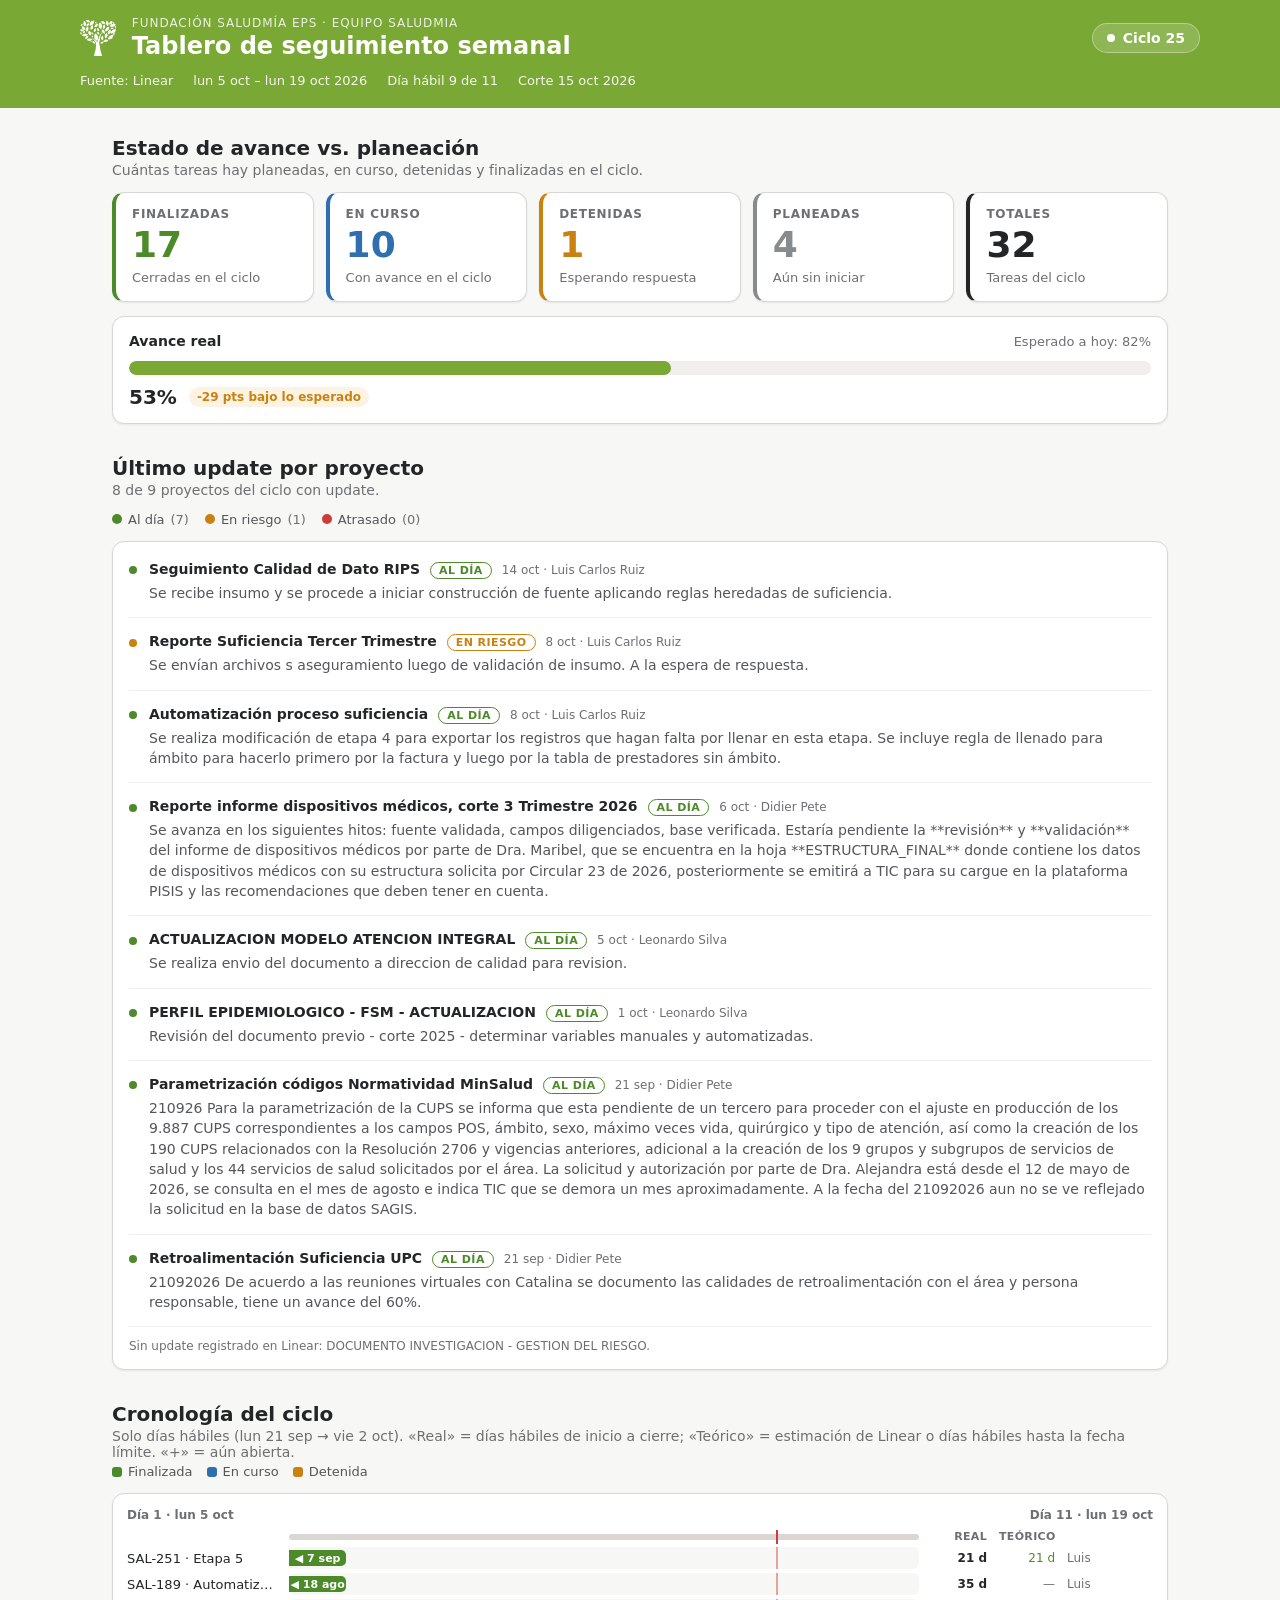
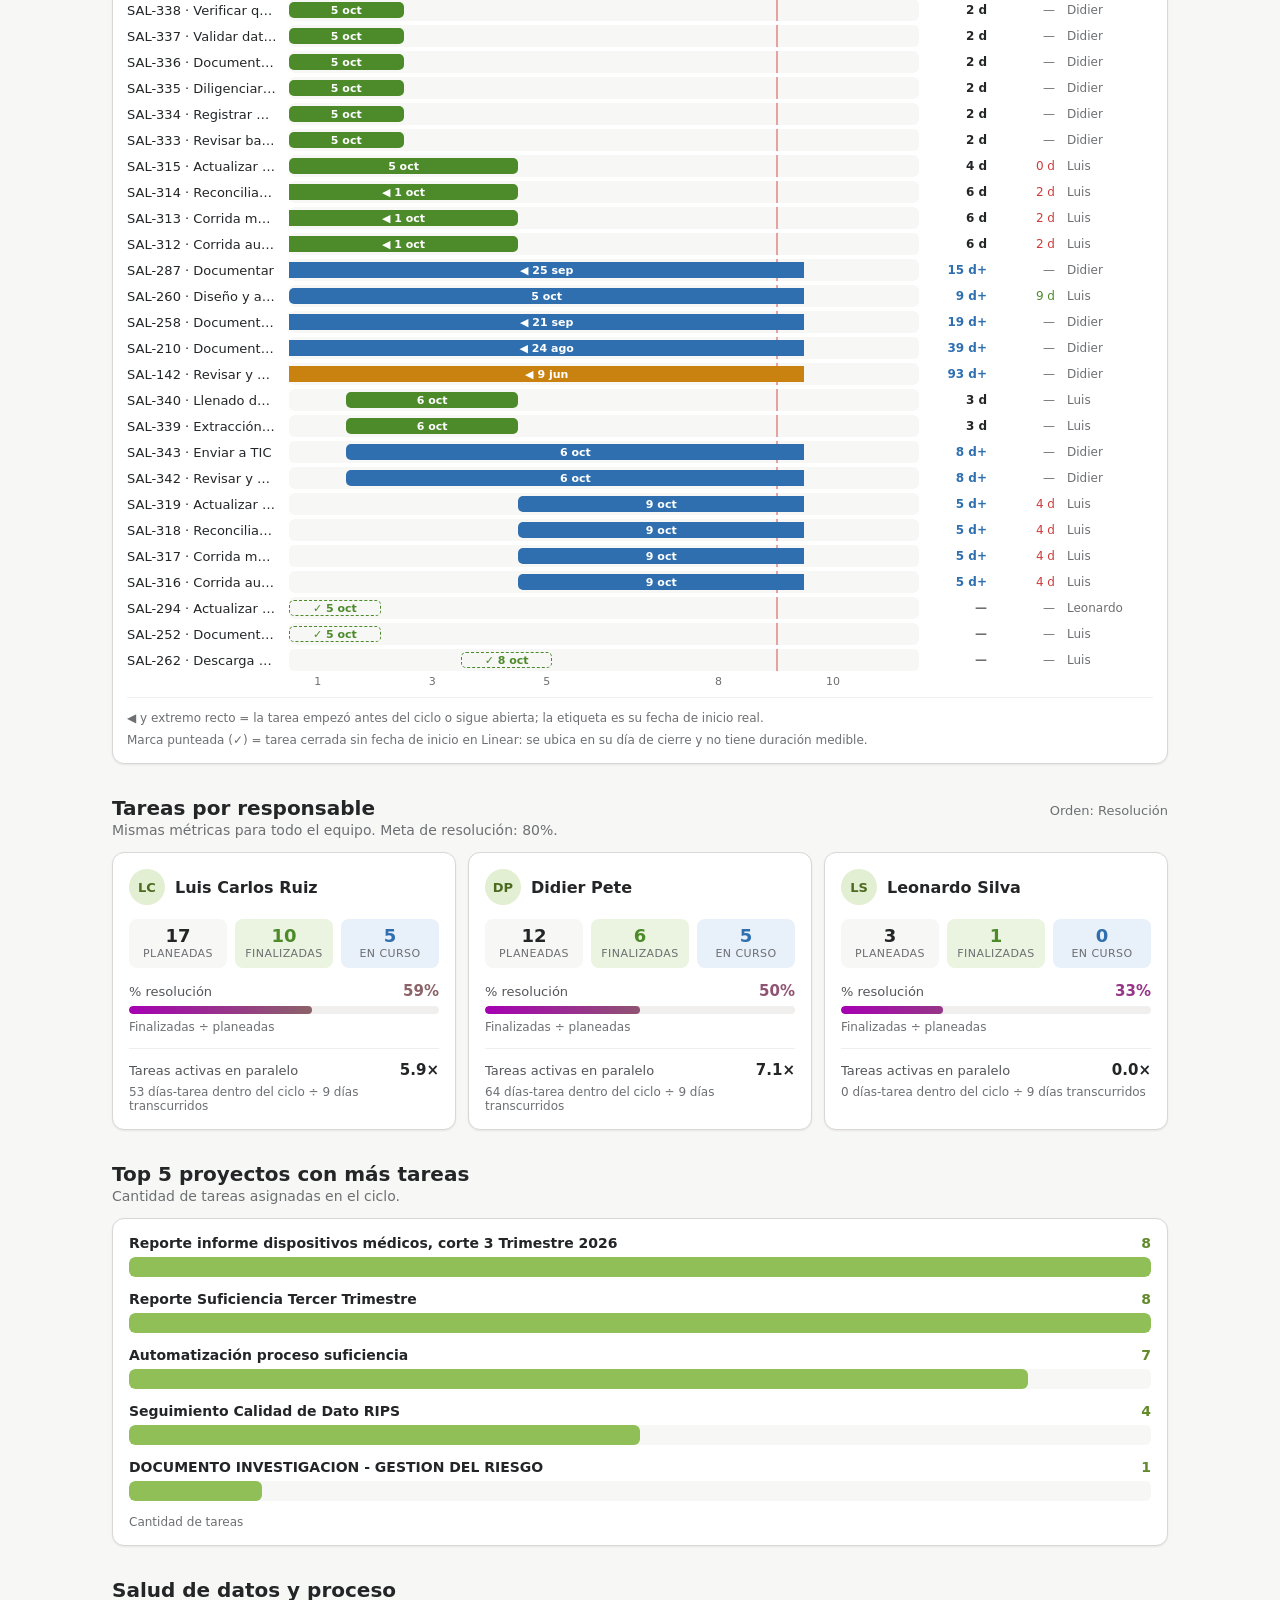
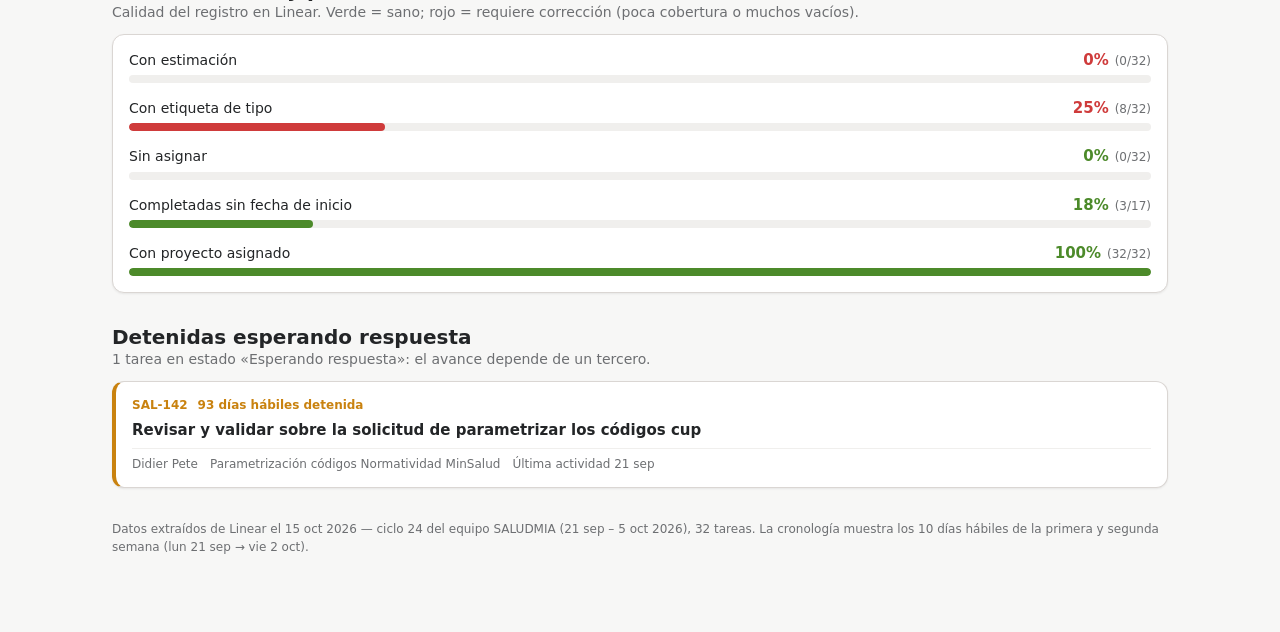
==== commit 3dc98d8c: "Tablero semanal: actualizacion 2026-10-15 07:34" ====
--- a/docs/index.html
+++ b/docs/index.html
@@ -44,7 +44,7 @@
    ══════════════════════════════════════════════════════════════════════ */
 // Datos inyectados por generar_reporte_ciclo.py (build_tablero_data). En Python
 // se reemplaza el marcador /*__DATA__*/ por el JSON del ciclo activo de Linear.
-const DATA = {"cycle": {"cicloInicio": 1791158400000, "hoy": 1791936000000, "diasHabiles": [1791158400000, 1791244800000, 1791331200000, 1791417600000, 1791504000000, 1791763200000, 1791849600000, 1791936000000, 1792022400000, 1792108800000, 1792368000000], "rangoFechas": "lun 5 oct – lun 19 oct 2026", "fechaInicio": "lun 5 oct", "fechaFin": "lun 19 oct", "actualizado": "14 oct 2026"}, "issues": [{"id": "SAL-344", "t": "Aplicación de reglas de suficiencia: generación de campos de error (faltante/inválido) sobre el insumo extraído", "a": "Luis Carlos Ruiz", "p": "Seguimiento Calidad de Dato RIPS", "s": "unstarted", "ini": null, "fin": null, "est": null, "lab": 1, "due": "2026-10-15"}, {"id": "SAL-343", "t": "Enviar a TIC", "a": "Didier Pete", "p": "Reporte informe dispositivos médicos, corte 3 Trimestre 2026", "s": "started", "ini": "2026-10-06", "fin": null, "est": null, "lab": 0, "due": null}, {"id": "SAL-342", "t": "Revisar y validar Dr. Maribel", "a": "Didier Pete", "p": "Reporte informe dispositivos médicos, corte 3 Trimestre 2026", "s": "started", "ini": "2026-10-06", "fin": null, "est": null, "lab": 0, "due": null}, {"id": "SAL-341", "t": "Certificación de datos extraídos: reconciliación de conteos radicados vs. evaluados (TD-01) y validación de reglas de suficiencia aplicadas", "a": "Luis Carlos Ruiz", "p": "Seguimiento Calidad de Dato RIPS", "s": "unstarted", "ini": null, "fin": null, "est": null, "lab": 1, "due": "2026-10-19"}, {"id": "SAL-340", "t": "Llenado de ámbito para tipos 3, 6 y 8", "a": "Luis Carlos Ruiz", "p": "Automatización proceso suficiencia", "s": "completed", "ini": "2026-10-06", "fin": "2026-10-08", "est": null, "lab": 0, "due": null}, {"id": "SAL-339", "t": "Extracción de registros por llenar en etapa 4", "a": "Luis Carlos Ruiz", "p": "Automatización proceso suficiencia", "s": "completed", "ini": "2026-10-06", "fin": "2026-10-08", "est": null, "lab": 0, "due": null}, {"id": "SAL-338", "t": "Verificar que no queden campos vacíos o inconsistentes", "a": "Didier Pete", "p": "Reporte informe dispositivos médicos, corte 3 Trimestre 2026", "s": "completed", "ini": "2026-10-05", "fin": "2026-10-06", "est": null, "lab": 0, "due": null}, {"id": "SAL-337", "t": "Validar datos contra estructura circular 03 de 2026", "a": "Didier Pete", "p": "Reporte informe dispositivos médicos, corte 3 Trimestre 2026", "s": "completed", "ini": "2026-10-05", "fin": "2026-10-06", "est": null, "lab": 0, "due": null}, {"id": "SAL-336", "t": "Documentar criterios y fuentes usadas para cada campo", "a": "Didier Pete", "p": "Reporte informe dispositivos médicos, corte 3 Trimestre 2026", "s": "completed", "ini": "2026-10-05", "fin": "2026-10-06", "est": null, "lab": 0, "due": null}, {"id": "SAL-335", "t": "Diligenciar campo valor", "a": "Didier Pete", "p": "Reporte informe dispositivos médicos, corte 3 Trimestre 2026", "s": "completed", "ini": "2026-10-05", "fin": "2026-10-06", "est": null, "lab": 0, "due": null}, {"id": "SAL-334", "t": "Registrar hallazgos y mejoras requeridas", "a": "Didier Pete", "p": "Reporte informe dispositivos médicos, corte 3 Trimestre 2026", "s": "completed", "ini": "2026-10-05", "fin": "2026-10-06", "est": null, "lab": 0, "due": null}, {"id": "SAL-333", "t": "Revisar base de datos recibida (origen: Tic)", "a": "Didier Pete", "p": "Reporte informe dispositivos médicos, corte 3 Trimestre 2026", "s": "completed", "ini": "2026-10-05", "fin": "2026-10-06", "est": null, "lab": 0, "due": null}, {"id": "SAL-332", "t": "Metoldologia Investigacion", "a": "Leonardo Silva", "p": "DOCUMENTO INVESTIGACION - GESTION DEL RIESGO", "s": "unstarted", "ini": null, "fin": null, "est": null, "lab": 0, "due": null}, {"id": "SAL-319", "t": "Actualizar runbook — No afiliados-fallecidos", "a": "Luis Carlos Ruiz", "p": "Reporte Suficiencia Tercer Trimestre", "s": "started", "ini": "2026-10-09", "fin": null, "est": null, "lab": 1, "due": "2026-10-14"}, {"id": "SAL-318", "t": "Reconciliación (automatizado vs. manual) — No afiliados-fallecidos", "a": "Luis Carlos Ruiz", "p": "Reporte Suficiencia Tercer Trimestre", "s": "started", "ini": "2026-10-09", "fin": null, "est": null, "lab": 0, "due": "2026-10-14"}, {"id": "SAL-317", "t": "Corrida manual de control — No afiliados-fallecidos", "a": "Luis Carlos Ruiz", "p": "Reporte Suficiencia Tercer Trimestre", "s": "started", "ini": "2026-10-09", "fin": null, "est": null, "lab": 0, "due": "2026-10-14"}, {"id": "SAL-316", "t": "Corrida automatizada — No afiliados-fallecidos", "a": "Luis Carlos Ruiz", "p": "Reporte Suficiencia Tercer Trimestre", "s": "started", "ini": "2026-10-09", "fin": null, "est": null, "lab": 1, "due": "2026-10-14"}, {"id": "SAL-315", "t": "Actualizar runbook — Validación insumo", "a": "Luis Carlos Ruiz", "p": "Reporte Suficiencia Tercer Trimestre", "s": "completed", "ini": "2026-10-05", "fin": "2026-10-08", "est": null, "lab": 1, "due": "2026-10-02"}, {"id": "SAL-314", "t": "Reconciliación (automatizado vs. manual) — Validación insumo", "a": "Luis Carlos Ruiz", "p": "Reporte Suficiencia Tercer Trimestre", "s": "completed", "ini": "2026-10-01", "fin": "2026-10-08", "est": null, "lab": 0, "due": "2026-10-02"}, {"id": "SAL-313", "t": "Corrida manual de control — Validación insumo", "a": "Luis Carlos Ruiz", "p": "Reporte Suficiencia Tercer Trimestre", "s": "completed", "ini": "2026-10-01", "fin": "2026-10-08", "est": null, "lab": 0, "due": "2026-10-02"}, {"id": "SAL-312", "t": "Corrida automatizada — Validación insumo", "a": "Luis Carlos Ruiz", "p": "Reporte Suficiencia Tercer Trimestre", "s": "completed", "ini": "2026-10-01", "fin": "2026-10-08", "est": null, "lab": 1, "due": "2026-10-02"}, {"id": "SAL-311", "t": "Revision y evaluacion de variables", "a": "Leonardo Silva", "p": "PERFIL EPIDEMIOLOGICO - FSM - ACTUALIZACION", "s": "unstarted", "ini": null, "fin": null, "est": null, "lab": 0, "due": null}, {"id": "SAL-294", "t": "Actualizar documento a corte 2026 y realizar analisis", "a": "Leonardo Silva", "p": "ACTUALIZACION MODELO ATENCION INTEGRAL", "s": "completed", "ini": null, "fin": "2026-10-05", "est": null, "lab": 0, "due": "2026-10-05"}, {"id": "SAL-287", "t": "Documentar", "a": "Didier Pete", "p": "Retroalimentación Suficiencia UPC", "s": "started", "ini": "2026-09-25", "fin": null, "est": null, "lab": 0, "due": null}, {"id": "SAL-262", "t": "Descarga y prueba de skills de Microsoft para Power BI", "a": "Luis Carlos Ruiz", "p": "Seguimiento Calidad de Dato RIPS", "s": "completed", "ini": null, "fin": "2026-10-08", "est": null, "lab": 1, "due": "2026-10-08"}, {"id": "SAL-260", "t": "Diseño y automatización de la consulta SQL de extracción de RIPS radicados (reemplaza exportación manual de PACIENTE POR ACTIVIDAD.txt)", "a": "Luis Carlos Ruiz", "p": "Seguimiento Calidad de Dato RIPS", "s": "started", "ini": "2026-10-05", "fin": null, "est": null, "lab": 1, "due": "2026-10-15"}, {"id": "SAL-258", "t": "Documentación suficiencia", "a": "Didier Pete", "p": "Automatización proceso suficiencia", "s": "started", "ini": "2026-09-21", "fin": null, "est": null, "lab": 0, "due": null}, {"id": "SAL-252", "t": "Documentación", "a": "Luis Carlos Ruiz", "p": "Automatización proceso suficiencia", "s": "completed", "ini": null, "fin": "2026-10-05", "est": null, "lab": 0, "due": "2026-10-05"}, {"id": "SAL-251", "t": "Etapa 5", "a": "Luis Carlos Ruiz", "p": "Automatización proceso suficiencia", "s": "completed", "ini": "2026-09-07", "fin": "2026-10-05", "est": null, "lab": 0, "due": "2026-10-05"}, {"id": "SAL-210", "t": "Documentar reglas por tipo de archivo", "a": "Didier Pete", "p": "Automatización proceso suficiencia", "s": "started", "ini": "2026-08-24", "fin": null, "est": null, "lab": 0, "due": null}, {"id": "SAL-189", "t": "Automatización suficiencia V1", "a": "Luis Carlos Ruiz", "p": "Automatización proceso suficiencia", "s": "completed", "ini": "2026-08-18", "fin": "2026-10-05", "est": null, "lab": 0, "due": null}, {"id": "SAL-142", "t": "Revisar y validar sobre la solicitud de parametrizar los códigos cup", "a": "Didier Pete", "p": "Parametrización códigos Normatividad MinSalud", "s": "blocked", "ini": "2026-06-09", "fin": null, "est": null, "lab": 0, "due": null}], "updates": [{"p": "Reporte informe dispositivos médicos, corte 3 Trimestre 2026", "f": "6 oct", "orden": "2026-10-06", "salud": "onTrack", "autor": "Didier Pete", "txt": "Se avanza en los siguientes hitos: fuente validada, campos diligenciados, base verificada.\n\nEstaría pendiente la **revisión** y **validación** del informe de dispositivos médicos por parte de Dra. Maribel, que se encuentra en la hoja **ESTRUCTURA_FINAL** donde contiene los datos de dispositivos médicos con su estructura solicita por Circular 23 de 2026, posteriormente se emitirá a TIC para su cargue en la plataforma PISIS y las recomendaciones que deben tener en cuenta."}, {"p": "Reporte Suficiencia Tercer Trimestre", "f": "8 oct", "orden": "2026-10-08", "salud": "atRisk", "autor": "Luis Carlos Ruiz", "txt": "Se envían archivos s aseguramiento luego de validación de insumo. A la espera de respuesta."}, {"p": "PERFIL EPIDEMIOLOGICO - FSM - ACTUALIZACION", "f": "1 oct", "orden": "2026-10-01", "salud": "onTrack", "autor": "Leonardo Silva", "txt": "Revisión del documento previo - corte 2025 - determinar variables manuales y automatizadas."}, {"p": "Completar campos zona y etnia BDUA, corte 2026-06", "f": "30 sep", "orden": "2026-09-30", "salud": "onTrack", "autor": "Didier Pete", "txt": "Se envía por medio del correo la base con los campos solicitados de zona y etnia diligenciados."}, {"p": "Generar consolidado CAC, corte 2026-09", "f": "30 sep", "orden": "2026-09-30", "salud": "onTrack", "autor": "Didier Pete", "txt": "Se envía por medio del correo el link de la base con el consolidado de los diagnósticos de la CAC ."}, {"p": "ACTUALIZACION MODELO ATENCION INTEGRAL", "f": "5 oct", "orden": "2026-10-05", "salud": "onTrack", "autor": "Leonardo Silva", "txt": "Se realiza envio del documento a direccion de calidad para revision."}, {"p": "Alimentar archivo CUM_IUM", "f": "28 sep", "orden": "2026-09-28", "salud": "onTrack", "autor": "Didier Pete", "txt": "El día 28092026 se envía por correo el archivo consolidado de CUM_IUM a Ing. Luis Carlos y también se comparte el informe."}, {"p": "Tablero de seguimiento", "f": "24 sep", "orden": "2026-09-24", "salud": "onTrack", "autor": "Luis Carlos Ruiz", "txt": "Se presenta el tablero a la dra Alejandra. Se espera cargue de actividades por parte del dr Leonardo para presentación del tablero a la gerencia con la información actualizada. Fecha de presentación: 28/09/2026"}, {"p": "Seguimiento perfilamiento individual", "f": "29 sep", "orden": "2026-09-29", "salud": "onTrack", "autor": "Leonardo Silva", "txt": "Se recibe usuario y contraseña de plataforma para realizar analisis de información con el objetivo de proceder a revisar cadena de informacion"}, {"p": "Seguimiento Calidad de Dato RIPS", "f": "14 oct", "orden": "2026-10-14", "salud": "onTrack", "autor": "Luis Carlos Ruiz", "txt": "Se recibe insumo y se procede a validación para avance a construcción."}, {"p": "Informe Dispositivos Médicos", "f": "22 sep", "orden": "2026-09-22", "salud": "onTrack", "autor": "Didier Pete", "txt": "22092026\n\nSe envía por correo las consideraciones a tener en cuenta sobre la consulta SQL de dispositivos médicos:\n\n\\-Hoja Homologados: se valida que los datos de la variable código Invima crucen con la tabla de referencia de dispositivos médicos, el 73% de los códigos si cruzan,  el 13% se ajusta el código y el 14% no iría porque no cruza con la descripción, marca o referencia de la tabla de referencia.\n\n\\-Hoja **Homologados_val_tab_ref_dm_v2: en esta hoja se realiza un consolidado de acuerdo a la depuración anterior, donde se agregan nuevos códigos homólogos de dispositivos médicos emitidos en la circular 23 de 2026. Esta hoja se debe tomar de referente para realizar el informe de dispositivos médicos.**\n\n\\-Hoja ESTRUCTURA_FINAL para el ejercicio realizado con corte de julio a agosto faltarían los siguientes dispositivos médicos: **balón TCPA**, **placa**, desfibriladores transvenosos **bicameral y unicameral.**\n\n**Nota:**\n\n\\-Para el siguiente código de servicio 76231 con descripción \"SISTEMA DE IMPLANTE COCLEAR (76231)\" se revisa en la historia clínica pero como no tiene una marca ni referencia no se puedo colocar el código de la tabla de referencia de los dispositivos médicos por lo tanto va vacío.\n\n\\-La búsqueda de los dispositivos médicos en la base de datos de SAGIS se debe tener en cuenta la concatenación de código del servicio y el nombre del servicio, ya que muchas veces el prestador solo coloca el código, nombre, o a veces puede venir el mismo código con diferente nombre.\n\n\\-Se revisa en la base de datos SAGIS y no hay servicios para los dispositivos médicos de implante para cornea: anillo intracorneal y segmento anular intracorneal, se debe tener en cuenta la revisión para los posteriores informes.\n\n\\-Se comparte el archivo de la tabla de referencia de los dispositivos médicos, precio de los dispositivos médicos de la FSM EPS y regulación de precios."}, {"p": "Retroalimentación Suficiencia UPC", "f": "21 sep", "orden": "2026-09-21", "salud": "onTrack", "autor": "Didier Pete", "txt": "21092026\n\nDe acuerdo a las reuniones virtuales con Catalina se documento las calidades de retroalimentación con el área y persona responsable, tiene un avance del 60%."}, {"p": "Metodología Investigación FCV", "f": "21 sep", "orden": "2026-09-21", "salud": "onTrack", "autor": "Leonardo Silva", "txt": "El dia 18 de sept se realiza reunion con el Dr. Anderson en donde se establecen nuevos grupos de patologias como CAC, enfermedad laboral, asi mismo como un nuevo modelo de diagrama para evaluar costo en tiempo."}, {"p": "Corrida simulacro de suficiencia", "f": "1 oct", "orden": "2026-10-01", "salud": "offTrack", "autor": "Luis Carlos Ruiz", "txt": "Se finaliza el simulacro de suficiencia donde se informa que **no cumplimos con la totalidad de las actividades**. Se tuvo un avance del **72%** del total de los procesos definidos y acordados. El proceso se detuvo en el llenado de registros vacíos de ámbitos y medicamentos."}, {"p": "Piloto Cuenta Alto Costo", "f": "18 jun", "orden": "2026-06-18", "salud": "onTrack", "autor": "Luis Carlos Ruiz", "txt": "Revisión con Luis Calderón para entendimiento de corrida de scripts y llenado de tablas"}, {"p": "Capacidad instalada IMAP", "f": "9 jun", "orden": "2026-06-09", "salud": "onTrack", "autor": "Luis Carlos Ruiz", "txt": "A la espera de CUPS para extracción de información"}, {"p": "Parametrización códigos Normatividad MinSalud", "f": "21 sep", "orden": "2026-09-21", "salud": "onTrack", "autor": "Didier Pete", "txt": "210926\n\nPara la parametrización de la CUPS se informa que esta pendiente de un tercero para proceder con el ajuste en producción de los 9.887 CUPS correspondientes a los campos POS, ámbito, sexo, máximo veces vida, quirúrgico y tipo de atención, así como la creación de los 190 CUPS relacionados con la Resolución 2706 y vigencias anteriores, adicional a la creación de los 9 grupos y subgrupos de servicios de salud y los 44 servicios de salud solicitados por el área. La solicitud y autorización por parte de Dra. Alejandra está desde el 12 de mayo de 2026, se consulta en el mes de agosto e indica TIC que se demora un mes aproximadamente. A la fecha del 21092026 aun no se ve reflejado la solicitud en la base de datos SAGIS."}, {"p": "Obesidad - IMAP", "f": "1 jun", "orden": "2026-06-01", "salud": "onTrack", "autor": "Luis Carlos Ruiz", "txt": "Definir propuesta de programa desde EPS para presentar propuesta a IMAP. Por agendar reunión con IMAP para definir los pasos siguientes o encontrar un prestador que lo ejecute."}, {"p": "Indicadores UAD", "f": "29 sep", "orden": "2026-09-29", "salud": "onTrack", "autor": "Luis Carlos Ruiz", "txt": "Se define construir un sitio web estático que muestre los indicadores de la unidad. A cargo de Luis Carlos."}, {"p": "Revisión mensual de RIPS", "f": "9 jun", "orden": "2026-06-09", "salud": "onTrack", "autor": "Didier Pete", "txt": "Se avanzo en el tipo 2, esta pendiente la retroalimentación por parte de Catalina, 050626\n\nSe dio inicio con el tipo 3. 050626"}, {"p": "Manual de funciones UAD", "f": "9 jun", "orden": "2026-06-09", "salud": "onTrack", "autor": "Didier Pete", "txt": "Buenos días, Dr. Alejandra.\n\nPor medio del presente solicitamos amablemente la revisión y aprobación del manual de funciones de la Unidad de Análisis de Datos.\n\nAgradezco la atención.\n\n090626"}, {"p": "Perfil Epidemiológico FSM EPS", "f": "8 may", "orden": "2026-05-08", "salud": "onTrack", "autor": "Luis Carlos Ruiz", "txt": "Se cierra el proyecto con la entrega del documento y la socialización con las áreas involucradas. El paso siguiente es documentar el proceso para el próximo año."}, {"p": "Lanzamiento de cuestionario de perfilamiento", "f": "1 jun", "orden": "2026-06-01", "salud": "onTrack", "autor": "Luis Carlos Ruiz", "txt": "Se define la fecha de inicio de aplicación para el 9 de junio. 25 preguntas iniciales para cuestionario y 43 adicionales para envío masivo. Se define asistencia a plenaria para inquietudes, envío de preguntas a ing. Jairo. Instructivos sobre definiciones en preguntas."}, {"p": "Automatización proceso suficiencia", "f": "8 oct", "orden": "2026-10-08", "salud": "onTrack", "autor": "Luis Carlos Ruiz", "txt": "Se realiza modificación de etapa 4 para exportar los registros que hagan falta por llenar en esta etapa. Se incluye regla de llenado para ámbito para hacerlo primero por la factura y luego por la tabla de prestadores sin ámbito."}, {"p": "Incapacidades", "f": "29 sep", "orden": "2026-09-29", "salud": "onTrack", "autor": "Luis Carlos Ruiz", "txt": "Se define que el producto a entregar es un tablero para realizar seguimiento al coomportamiento de incapacidades. El dr. Leonardo hará la definición y el levantamiento de requerimientos para la construcción."}, {"p": "Perfil Epidemiológico IMAP", "f": "1 jun", "orden": "2026-06-01", "salud": "onTrack", "autor": "Luis Carlos Ruiz", "txt": "Se entrega perfil al IMAP. A la espera de validación y aprobación de documento."}], "detenidas": [{"id": "SAL-142", "t": "Revisar y validar sobre la solicitud de parametrizar los códigos cup", "resp": "Didier Pete", "p": "Parametrización códigos Normatividad MinSalud", "desde": "2026-06-09", "ultima": "21 sep"}], "props": {"cicloLabel": "Ciclo 25", "metaResolucion": 80, "ordenResponsables": "Resolución", "mostrarCronologia": true, "mostrarEsfuerzo": true}};
+const DATA = {"cycle": {"cicloInicio": 1791158400000, "hoy": 1792022400000, "diasHabiles": [1791158400000, 1791244800000, 1791331200000, 1791417600000, 1791504000000, 1791763200000, 1791849600000, 1791936000000, 1792022400000, 1792108800000, 1792368000000], "rangoFechas": "lun 5 oct – lun 19 oct 2026", "fechaInicio": "lun 5 oct", "fechaFin": "lun 19 oct", "actualizado": "15 oct 2026"}, "issues": [{"id": "SAL-344", "t": "Aplicación de reglas de suficiencia: generación de campos de error (faltante/inválido) sobre el insumo extraído", "a": "Luis Carlos Ruiz", "p": "Seguimiento Calidad de Dato RIPS", "s": "unstarted", "ini": null, "fin": null, "est": null, "lab": 1, "due": "2026-10-15"}, {"id": "SAL-343", "t": "Enviar a TIC", "a": "Didier Pete", "p": "Reporte informe dispositivos médicos, corte 3 Trimestre 2026", "s": "started", "ini": "2026-10-06", "fin": null, "est": null, "lab": 0, "due": null}, {"id": "SAL-342", "t": "Revisar y validar Dr. Maribel", "a": "Didier Pete", "p": "Reporte informe dispositivos médicos, corte 3 Trimestre 2026", "s": "started", "ini": "2026-10-06", "fin": null, "est": null, "lab": 0, "due": null}, {"id": "SAL-341", "t": "Certificación de datos extraídos: reconciliación de conteos radicados vs. evaluados (TD-01) y validación de reglas de suficiencia aplicadas", "a": "Luis Carlos Ruiz", "p": "Seguimiento Calidad de Dato RIPS", "s": "unstarted", "ini": null, "fin": null, "est": null, "lab": 1, "due": "2026-10-19"}, {"id": "SAL-340", "t": "Llenado de ámbito para tipos 3, 6 y 8", "a": "Luis Carlos Ruiz", "p": "Automatización proceso suficiencia", "s": "completed", "ini": "2026-10-06", "fin": "2026-10-08", "est": null, "lab": 0, "due": null}, {"id": "SAL-339", "t": "Extracción de registros por llenar en etapa 4", "a": "Luis Carlos Ruiz", "p": "Automatización proceso suficiencia", "s": "completed", "ini": "2026-10-06", "fin": "2026-10-08", "est": null, "lab": 0, "due": null}, {"id": "SAL-338", "t": "Verificar que no queden campos vacíos o inconsistentes", "a": "Didier Pete", "p": "Reporte informe dispositivos médicos, corte 3 Trimestre 2026", "s": "completed", "ini": "2026-10-05", "fin": "2026-10-06", "est": null, "lab": 0, "due": null}, {"id": "SAL-337", "t": "Validar datos contra estructura circular 03 de 2026", "a": "Didier Pete", "p": "Reporte informe dispositivos médicos, corte 3 Trimestre 2026", "s": "completed", "ini": "2026-10-05", "fin": "2026-10-06", "est": null, "lab": 0, "due": null}, {"id": "SAL-336", "t": "Documentar criterios y fuentes usadas para cada campo", "a": "Didier Pete", "p": "Reporte informe dispositivos médicos, corte 3 Trimestre 2026", "s": "completed", "ini": "2026-10-05", "fin": "2026-10-06", "est": null, "lab": 0, "due": null}, {"id": "SAL-335", "t": "Diligenciar campo valor", "a": "Didier Pete", "p": "Reporte informe dispositivos médicos, corte 3 Trimestre 2026", "s": "completed", "ini": "2026-10-05", "fin": "2026-10-06", "est": null, "lab": 0, "due": null}, {"id": "SAL-334", "t": "Registrar hallazgos y mejoras requeridas", "a": "Didier Pete", "p": "Reporte informe dispositivos médicos, corte 3 Trimestre 2026", "s": "completed", "ini": "2026-10-05", "fin": "2026-10-06", "est": null, "lab": 0, "due": null}, {"id": "SAL-333", "t": "Revisar base de datos recibida (origen: Tic)", "a": "Didier Pete", "p": "Reporte informe dispositivos médicos, corte 3 Trimestre 2026", "s": "completed", "ini": "2026-10-05", "fin": "2026-10-06", "est": null, "lab": 0, "due": null}, {"id": "SAL-332", "t": "Metoldologia Investigacion", "a": "Leonardo Silva", "p": "DOCUMENTO INVESTIGACION - GESTION DEL RIESGO", "s": "unstarted", "ini": null, "fin": null, "est": null, "lab": 0, "due": null}, {"id": "SAL-319", "t": "Actualizar runbook — No afiliados-fallecidos", "a": "Luis Carlos Ruiz", "p": "Reporte Suficiencia Tercer Trimestre", "s": "started", "ini": "2026-10-09", "fin": null, "est": null, "lab": 1, "due": "2026-10-14"}, {"id": "SAL-318", "t": "Reconciliación (automatizado vs. manual) — No afiliados-fallecidos", "a": "Luis Carlos Ruiz", "p": "Reporte Suficiencia Tercer Trimestre", "s": "started", "ini": "2026-10-09", "fin": null, "est": null, "lab": 0, "due": "2026-10-14"}, {"id": "SAL-317", "t": "Corrida manual de control — No afiliados-fallecidos", "a": "Luis Carlos Ruiz", "p": "Reporte Suficiencia Tercer Trimestre", "s": "started", "ini": "2026-10-09", "fin": null, "est": null, "lab": 0, "due": "2026-10-14"}, {"id": "SAL-316", "t": "Corrida automatizada — No afiliados-fallecidos", "a": "Luis Carlos Ruiz", "p": "Reporte Suficiencia Tercer Trimestre", "s": "started", "ini": "2026-10-09", "fin": null, "est": null, "lab": 1, "due": "2026-10-14"}, {"id": "SAL-315", "t": "Actualizar runbook — Validación insumo", "a": "Luis Carlos Ruiz", "p": "Reporte Suficiencia Tercer Trimestre", "s": "completed", "ini": "2026-10-05", "fin": "2026-10-08", "est": null, "lab": 1, "due": "2026-10-02"}, {"id": "SAL-314", "t": "Reconciliación (automatizado vs. manual) — Validación insumo", "a": "Luis Carlos Ruiz", "p": "Reporte Suficiencia Tercer Trimestre", "s": "completed", "ini": "2026-10-01", "fin": "2026-10-08", "est": null, "lab": 0, "due": "2026-10-02"}, {"id": "SAL-313", "t": "Corrida manual de control — Validación insumo", "a": "Luis Carlos Ruiz", "p": "Reporte Suficiencia Tercer Trimestre", "s": "completed", "ini": "2026-10-01", "fin": "2026-10-08", "est": null, "lab": 0, "due": "2026-10-02"}, {"id": "SAL-312", "t": "Corrida automatizada — Validación insumo", "a": "Luis Carlos Ruiz", "p": "Reporte Suficiencia Tercer Trimestre", "s": "completed", "ini": "2026-10-01", "fin": "2026-10-08", "est": null, "lab": 1, "due": "2026-10-02"}, {"id": "SAL-311", "t": "Revision y evaluacion de variables", "a": "Leonardo Silva", "p": "PERFIL EPIDEMIOLOGICO - FSM - ACTUALIZACION", "s": "unstarted", "ini": null, "fin": null, "est": null, "lab": 0, "due": null}, {"id": "SAL-294", "t": "Actualizar documento a corte 2026 y realizar analisis", "a": "Leonardo Silva", "p": "ACTUALIZACION MODELO ATENCION INTEGRAL", "s": "completed", "ini": null, "fin": "2026-10-05", "est": null, "lab": 0, "due": "2026-10-05"}, {"id": "SAL-287", "t": "Documentar", "a": "Didier Pete", "p": "Retroalimentación Suficiencia UPC", "s": "started", "ini": "2026-09-25", "fin": null, "est": null, "lab": 0, "due": null}, {"id": "SAL-262", "t": "Descarga y prueba de skills de Microsoft para Power BI", "a": "Luis Carlos Ruiz", "p": "Seguimiento Calidad de Dato RIPS", "s": "completed", "ini": null, "fin": "2026-10-08", "est": null, "lab": 1, "due": "2026-10-08"}, {"id": "SAL-260", "t": "Diseño y automatización de la consulta SQL de extracción de RIPS radicados (reemplaza exportación manual de PACIENTE POR ACTIVIDAD.txt)", "a": "Luis Carlos Ruiz", "p": "Seguimiento Calidad de Dato RIPS", "s": "started", "ini": "2026-10-05", "fin": null, "est": null, "lab": 1, "due": "2026-10-15"}, {"id": "SAL-258", "t": "Documentación suficiencia", "a": "Didier Pete", "p": "Automatización proceso suficiencia", "s": "started", "ini": "2026-09-21", "fin": null, "est": null, "lab": 0, "due": null}, {"id": "SAL-252", "t": "Documentación", "a": "Luis Carlos Ruiz", "p": "Automatización proceso suficiencia", "s": "completed", "ini": null, "fin": "2026-10-05", "est": null, "lab": 0, "due": "2026-10-05"}, {"id": "SAL-251", "t": "Etapa 5", "a": "Luis Carlos Ruiz", "p": "Automatización proceso suficiencia", "s": "completed", "ini": "2026-09-07", "fin": "2026-10-05", "est": null, "lab": 0, "due": "2026-10-05"}, {"id": "SAL-210", "t": "Documentar reglas por tipo de archivo", "a": "Didier Pete", "p": "Automatización proceso suficiencia", "s": "started", "ini": "2026-08-24", "fin": null, "est": null, "lab": 0, "due": null}, {"id": "SAL-189", "t": "Automatización suficiencia V1", "a": "Luis Carlos Ruiz", "p": "Automatización proceso suficiencia", "s": "completed", "ini": "2026-08-18", "fin": "2026-10-05", "est": null, "lab": 0, "due": null}, {"id": "SAL-142", "t": "Revisar y validar sobre la solicitud de parametrizar los códigos cup", "a": "Didier Pete", "p": "Parametrización códigos Normatividad MinSalud", "s": "blocked", "ini": "2026-06-09", "fin": null, "est": null, "lab": 0, "due": null}], "updates": [{"p": "Reporte informe dispositivos médicos, corte 3 Trimestre 2026", "f": "6 oct", "orden": "2026-10-06", "salud": "onTrack", "autor": "Didier Pete", "txt": "Se avanza en los siguientes hitos: fuente validada, campos diligenciados, base verificada.\n\nEstaría pendiente la **revisión** y **validación** del informe de dispositivos médicos por parte de Dra. Maribel, que se encuentra en la hoja **ESTRUCTURA_FINAL** donde contiene los datos de dispositivos médicos con su estructura solicita por Circular 23 de 2026, posteriormente se emitirá a TIC para su cargue en la plataforma PISIS y las recomendaciones que deben tener en cuenta."}, {"p": "Reporte Suficiencia Tercer Trimestre", "f": "8 oct", "orden": "2026-10-08", "salud": "atRisk", "autor": "Luis Carlos Ruiz", "txt": "Se envían archivos s aseguramiento luego de validación de insumo. A la espera de respuesta."}, {"p": "PERFIL EPIDEMIOLOGICO - FSM - ACTUALIZACION", "f": "1 oct", "orden": "2026-10-01", "salud": "onTrack", "autor": "Leonardo Silva", "txt": "Revisión del documento previo - corte 2025 - determinar variables manuales y automatizadas."}, {"p": "Completar campos zona y etnia BDUA, corte 2026-06", "f": "30 sep", "orden": "2026-09-30", "salud": "onTrack", "autor": "Didier Pete", "txt": "Se envía por medio del correo la base con los campos solicitados de zona y etnia diligenciados."}, {"p": "Generar consolidado CAC, corte 2026-09", "f": "30 sep", "orden": "2026-09-30", "salud": "onTrack", "autor": "Didier Pete", "txt": "Se envía por medio del correo el link de la base con el consolidado de los diagnósticos de la CAC ."}, {"p": "ACTUALIZACION MODELO ATENCION INTEGRAL", "f": "5 oct", "orden": "2026-10-05", "salud": "onTrack", "autor": "Leonardo Silva", "txt": "Se realiza envio del documento a direccion de calidad para revision."}, {"p": "Alimentar archivo CUM_IUM", "f": "28 sep", "orden": "2026-09-28", "salud": "onTrack", "autor": "Didier Pete", "txt": "El día 28092026 se envía por correo el archivo consolidado de CUM_IUM a Ing. Luis Carlos y también se comparte el informe."}, {"p": "Tablero de seguimiento", "f": "24 sep", "orden": "2026-09-24", "salud": "onTrack", "autor": "Luis Carlos Ruiz", "txt": "Se presenta el tablero a la dra Alejandra. Se espera cargue de actividades por parte del dr Leonardo para presentación del tablero a la gerencia con la información actualizada. Fecha de presentación: 28/09/2026"}, {"p": "Seguimiento perfilamiento individual", "f": "29 sep", "orden": "2026-09-29", "salud": "onTrack", "autor": "Leonardo Silva", "txt": "Se recibe usuario y contraseña de plataforma para realizar analisis de información con el objetivo de proceder a revisar cadena de informacion"}, {"p": "Seguimiento Calidad de Dato RIPS", "f": "14 oct", "orden": "2026-10-14", "salud": "onTrack", "autor": "Luis Carlos Ruiz", "txt": "Se recibe insumo y se procede a iniciar construcción de fuente aplicando reglas heredadas de suficiencia."}, {"p": "Informe Dispositivos Médicos", "f": "22 sep", "orden": "2026-09-22", "salud": "onTrack", "autor": "Didier Pete", "txt": "22092026\n\nSe envía por correo las consideraciones a tener en cuenta sobre la consulta SQL de dispositivos médicos:\n\n\\-Hoja Homologados: se valida que los datos de la variable código Invima crucen con la tabla de referencia de dispositivos médicos, el 73% de los códigos si cruzan,  el 13% se ajusta el código y el 14% no iría porque no cruza con la descripción, marca o referencia de la tabla de referencia.\n\n\\-Hoja **Homologados_val_tab_ref_dm_v2: en esta hoja se realiza un consolidado de acuerdo a la depuración anterior, donde se agregan nuevos códigos homólogos de dispositivos médicos emitidos en la circular 23 de 2026. Esta hoja se debe tomar de referente para realizar el informe de dispositivos médicos.**\n\n\\-Hoja ESTRUCTURA_FINAL para el ejercicio realizado con corte de julio a agosto faltarían los siguientes dispositivos médicos: **balón TCPA**, **placa**, desfibriladores transvenosos **bicameral y unicameral.**\n\n**Nota:**\n\n\\-Para el siguiente código de servicio 76231 con descripción \"SISTEMA DE IMPLANTE COCLEAR (76231)\" se revisa en la historia clínica pero como no tiene una marca ni referencia no se puedo colocar el código de la tabla de referencia de los dispositivos médicos por lo tanto va vacío.\n\n\\-La búsqueda de los dispositivos médicos en la base de datos de SAGIS se debe tener en cuenta la concatenación de código del servicio y el nombre del servicio, ya que muchas veces el prestador solo coloca el código, nombre, o a veces puede venir el mismo código con diferente nombre.\n\n\\-Se revisa en la base de datos SAGIS y no hay servicios para los dispositivos médicos de implante para cornea: anillo intracorneal y segmento anular intracorneal, se debe tener en cuenta la revisión para los posteriores informes.\n\n\\-Se comparte el archivo de la tabla de referencia de los dispositivos médicos, precio de los dispositivos médicos de la FSM EPS y regulación de precios."}, {"p": "Retroalimentación Suficiencia UPC", "f": "21 sep", "orden": "2026-09-21", "salud": "onTrack", "autor": "Didier Pete", "txt": "21092026\n\nDe acuerdo a las reuniones virtuales con Catalina se documento las calidades de retroalimentación con el área y persona responsable, tiene un avance del 60%."}, {"p": "Metodología Investigación FCV", "f": "21 sep", "orden": "2026-09-21", "salud": "onTrack", "autor": "Leonardo Silva", "txt": "El dia 18 de sept se realiza reunion con el Dr. Anderson en donde se establecen nuevos grupos de patologias como CAC, enfermedad laboral, asi mismo como un nuevo modelo de diagrama para evaluar costo en tiempo."}, {"p": "Corrida simulacro de suficiencia", "f": "1 oct", "orden": "2026-10-01", "salud": "offTrack", "autor": "Luis Carlos Ruiz", "txt": "Se finaliza el simulacro de suficiencia donde se informa que **no cumplimos con la totalidad de las actividades**. Se tuvo un avance del **72%** del total de los procesos definidos y acordados. El proceso se detuvo en el llenado de registros vacíos de ámbitos y medicamentos."}, {"p": "Piloto Cuenta Alto Costo", "f": "18 jun", "orden": "2026-06-18", "salud": "onTrack", "autor": "Luis Carlos Ruiz", "txt": "Revisión con Luis Calderón para entendimiento de corrida de scripts y llenado de tablas"}, {"p": "Capacidad instalada IMAP", "f": "9 jun", "orden": "2026-06-09", "salud": "onTrack", "autor": "Luis Carlos Ruiz", "txt": "A la espera de CUPS para extracción de información"}, {"p": "Parametrización códigos Normatividad MinSalud", "f": "21 sep", "orden": "2026-09-21", "salud": "onTrack", "autor": "Didier Pete", "txt": "210926\n\nPara la parametrización de la CUPS se informa que esta pendiente de un tercero para proceder con el ajuste en producción de los 9.887 CUPS correspondientes a los campos POS, ámbito, sexo, máximo veces vida, quirúrgico y tipo de atención, así como la creación de los 190 CUPS relacionados con la Resolución 2706 y vigencias anteriores, adicional a la creación de los 9 grupos y subgrupos de servicios de salud y los 44 servicios de salud solicitados por el área. La solicitud y autorización por parte de Dra. Alejandra está desde el 12 de mayo de 2026, se consulta en el mes de agosto e indica TIC que se demora un mes aproximadamente. A la fecha del 21092026 aun no se ve reflejado la solicitud en la base de datos SAGIS."}, {"p": "Obesidad - IMAP", "f": "1 jun", "orden": "2026-06-01", "salud": "onTrack", "autor": "Luis Carlos Ruiz", "txt": "Definir propuesta de programa desde EPS para presentar propuesta a IMAP. Por agendar reunión con IMAP para definir los pasos siguientes o encontrar un prestador que lo ejecute."}, {"p": "Indicadores UAD", "f": "29 sep", "orden": "2026-09-29", "salud": "onTrack", "autor": "Luis Carlos Ruiz", "txt": "Se define construir un sitio web estático que muestre los indicadores de la unidad. A cargo de Luis Carlos."}, {"p": "Revisión mensual de RIPS", "f": "9 jun", "orden": "2026-06-09", "salud": "onTrack", "autor": "Didier Pete", "txt": "Se avanzo en el tipo 2, esta pendiente la retroalimentación por parte de Catalina, 050626\n\nSe dio inicio con el tipo 3. 050626"}, {"p": "Manual de funciones UAD", "f": "9 jun", "orden": "2026-06-09", "salud": "onTrack", "autor": "Didier Pete", "txt": "Buenos días, Dr. Alejandra.\n\nPor medio del presente solicitamos amablemente la revisión y aprobación del manual de funciones de la Unidad de Análisis de Datos.\n\nAgradezco la atención.\n\n090626"}, {"p": "Perfil Epidemiológico FSM EPS", "f": "8 may", "orden": "2026-05-08", "salud": "onTrack", "autor": "Luis Carlos Ruiz", "txt": "Se cierra el proyecto con la entrega del documento y la socialización con las áreas involucradas. El paso siguiente es documentar el proceso para el próximo año."}, {"p": "Lanzamiento de cuestionario de perfilamiento", "f": "1 jun", "orden": "2026-06-01", "salud": "onTrack", "autor": "Luis Carlos Ruiz", "txt": "Se define la fecha de inicio de aplicación para el 9 de junio. 25 preguntas iniciales para cuestionario y 43 adicionales para envío masivo. Se define asistencia a plenaria para inquietudes, envío de preguntas a ing. Jairo. Instructivos sobre definiciones en preguntas."}, {"p": "Automatización proceso suficiencia", "f": "8 oct", "orden": "2026-10-08", "salud": "onTrack", "autor": "Luis Carlos Ruiz", "txt": "Se realiza modificación de etapa 4 para exportar los registros que hagan falta por llenar en esta etapa. Se incluye regla de llenado para ámbito para hacerlo primero por la factura y luego por la tabla de prestadores sin ámbito."}, {"p": "Incapacidades", "f": "29 sep", "orden": "2026-09-29", "salud": "onTrack", "autor": "Luis Carlos Ruiz", "txt": "Se define que el producto a entregar es un tablero para realizar seguimiento al coomportamiento de incapacidades. El dr. Leonardo hará la definición y el levantamiento de requerimientos para la construcción."}, {"p": "Perfil Epidemiológico IMAP", "f": "1 jun", "orden": "2026-06-01", "salud": "onTrack", "autor": "Luis Carlos Ruiz", "txt": "Se entrega perfil al IMAP. A la espera de validación y aprobación de documento."}], "detenidas": [{"id": "SAL-142", "t": "Revisar y validar sobre la solicitud de parametrizar los códigos cup", "resp": "Didier Pete", "p": "Parametrización códigos Normatividad MinSalud", "desde": "2026-06-09", "ultima": "21 sep"}], "props": {"cicloLabel": "Ciclo 25", "metaResolucion": 80, "ordenResponsables": "Resolución", "mostrarCronologia": true, "mostrarEsfuerzo": true}};
 
 // Constantes del ciclo (epoch ms). DIAS_HABILES = todos los días hábiles del ciclo.
 const CICLO_INICIO = DATA.cycle.cicloInicio;
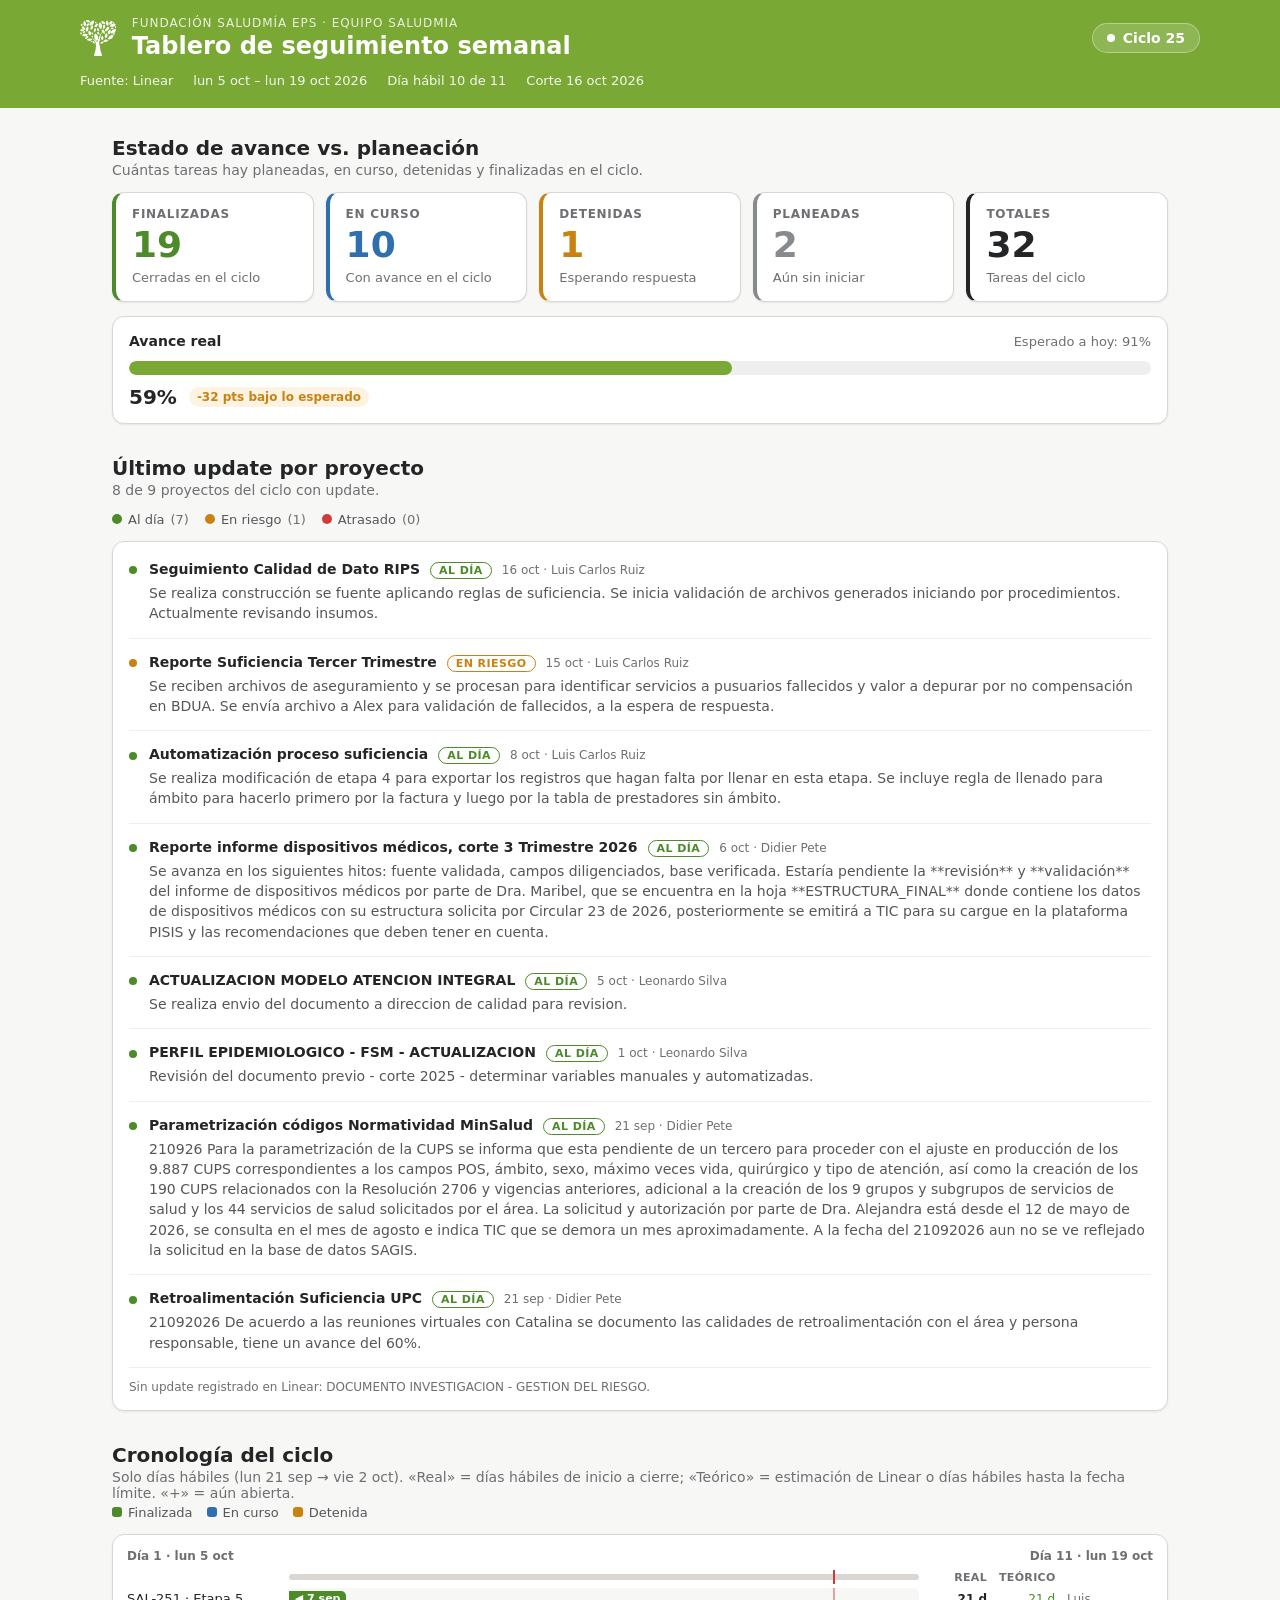
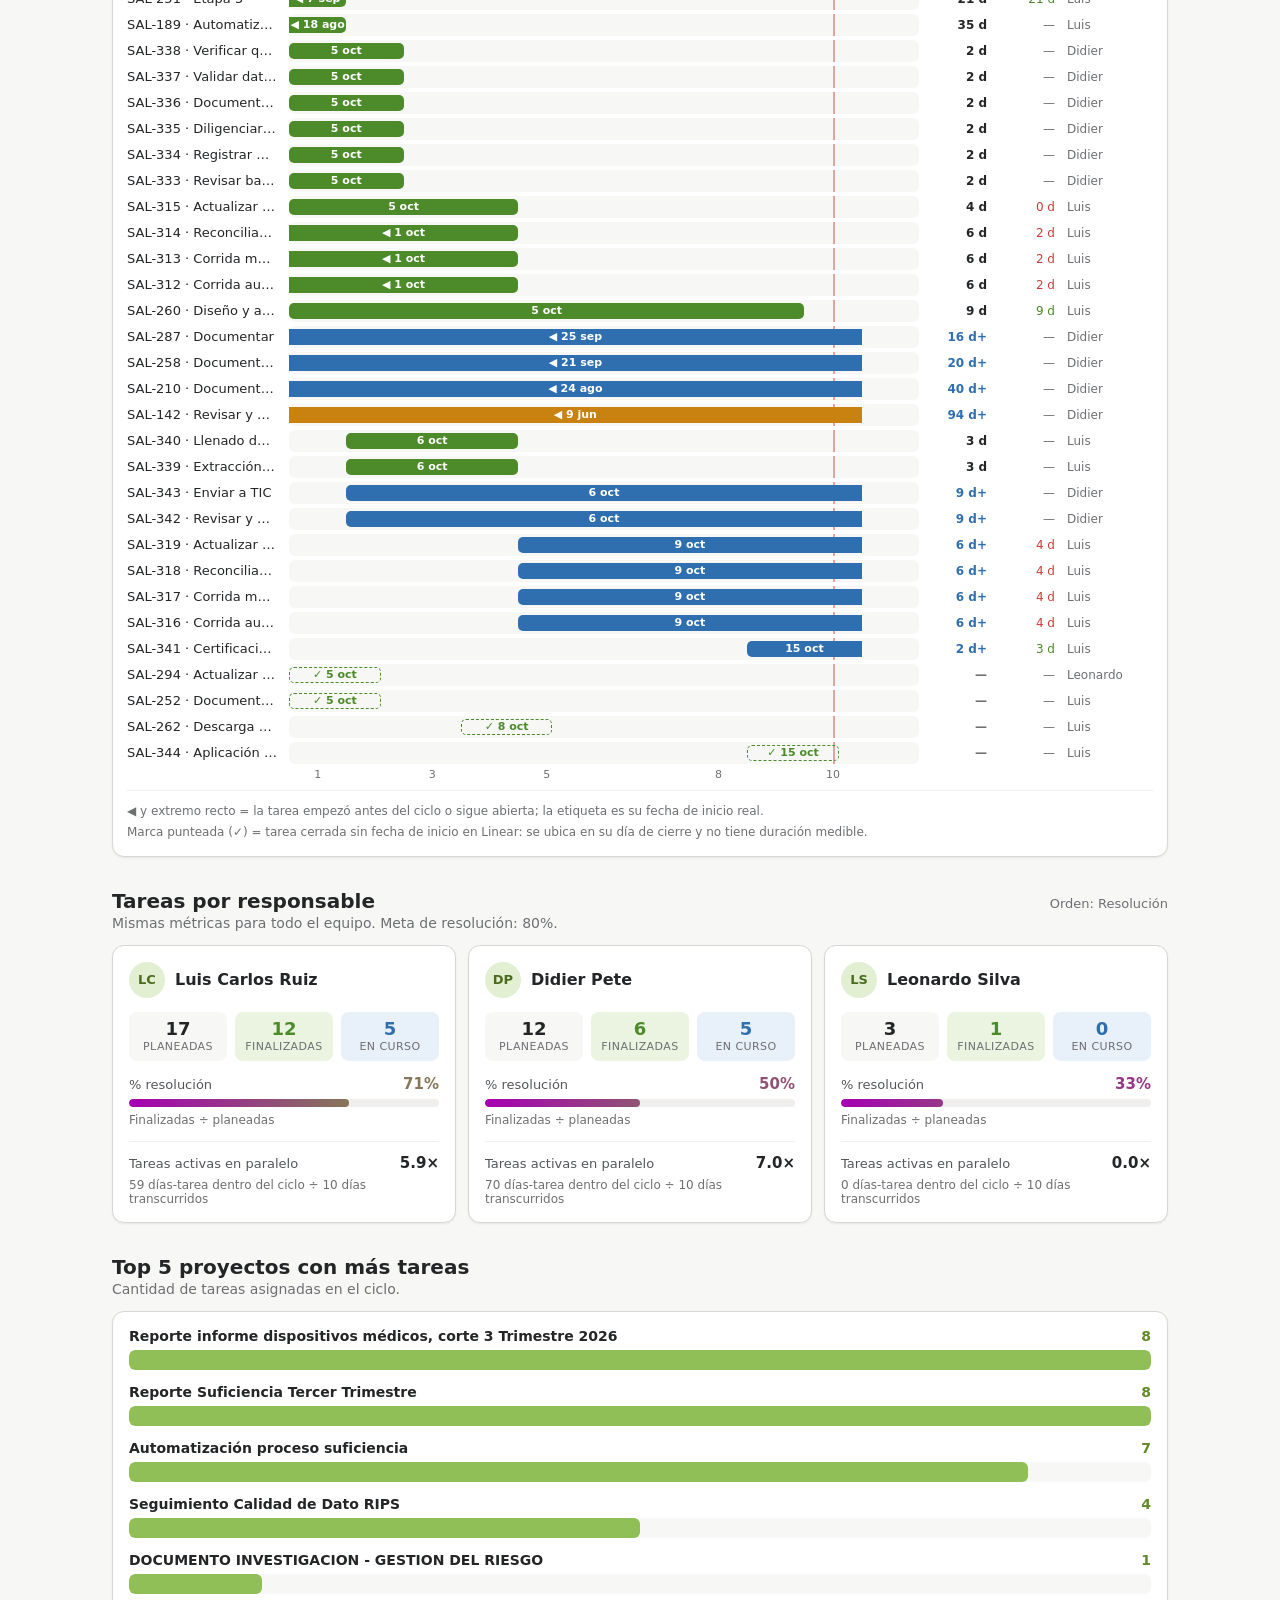
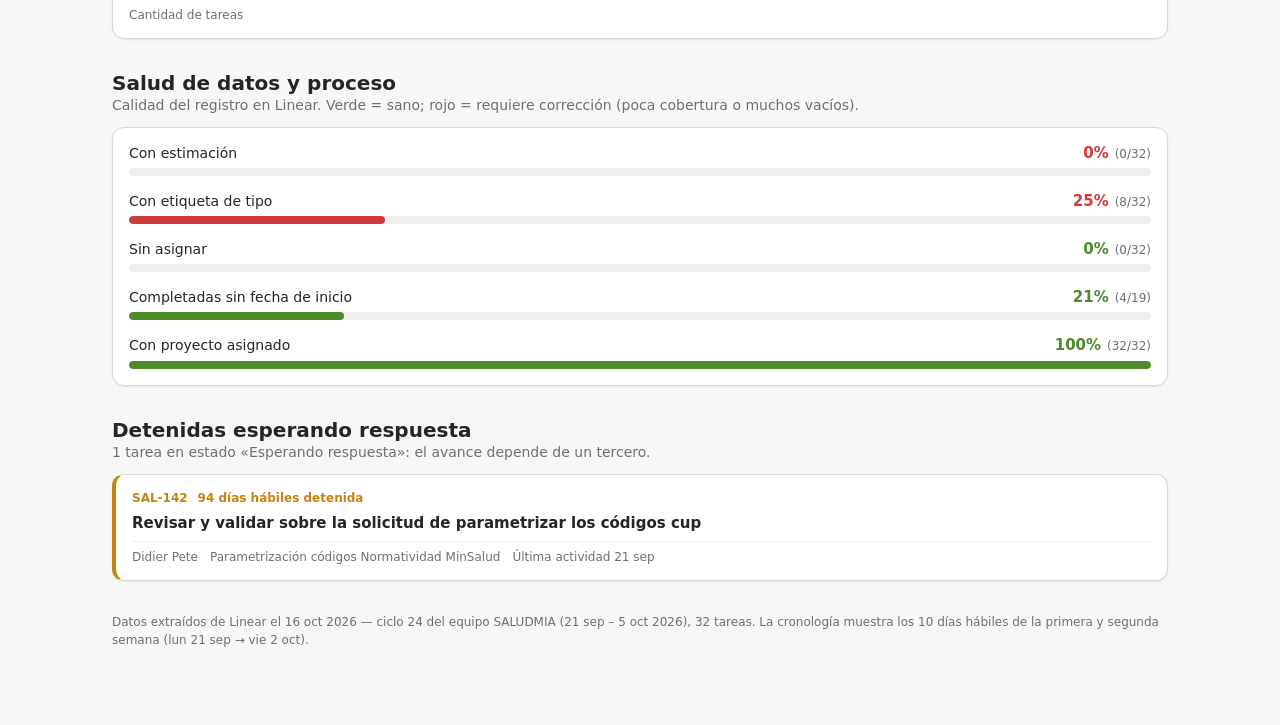
==== commit 95894c0c: "Tablero semanal: actualizacion 2026-10-16 11:03" ====
--- a/docs/index.html
+++ b/docs/index.html
@@ -44,7 +44,7 @@
    ══════════════════════════════════════════════════════════════════════ */
 // Datos inyectados por generar_reporte_ciclo.py (build_tablero_data). En Python
 // se reemplaza el marcador /*__DATA__*/ por el JSON del ciclo activo de Linear.
-const DATA = {"cycle": {"cicloInicio": 1791158400000, "hoy": 1792022400000, "diasHabiles": [1791158400000, 1791244800000, 1791331200000, 1791417600000, 1791504000000, 1791763200000, 1791849600000, 1791936000000, 1792022400000, 1792108800000, 1792368000000], "rangoFechas": "lun 5 oct – lun 19 oct 2026", "fechaInicio": "lun 5 oct", "fechaFin": "lun 19 oct", "actualizado": "15 oct 2026"}, "issues": [{"id": "SAL-344", "t": "Aplicación de reglas de suficiencia: generación de campos de error (faltante/inválido) sobre el insumo extraído", "a": "Luis Carlos Ruiz", "p": "Seguimiento Calidad de Dato RIPS", "s": "unstarted", "ini": null, "fin": null, "est": null, "lab": 1, "due": "2026-10-15"}, {"id": "SAL-343", "t": "Enviar a TIC", "a": "Didier Pete", "p": "Reporte informe dispositivos médicos, corte 3 Trimestre 2026", "s": "started", "ini": "2026-10-06", "fin": null, "est": null, "lab": 0, "due": null}, {"id": "SAL-342", "t": "Revisar y validar Dr. Maribel", "a": "Didier Pete", "p": "Reporte informe dispositivos médicos, corte 3 Trimestre 2026", "s": "started", "ini": "2026-10-06", "fin": null, "est": null, "lab": 0, "due": null}, {"id": "SAL-341", "t": "Certificación de datos extraídos: reconciliación de conteos radicados vs. evaluados (TD-01) y validación de reglas de suficiencia aplicadas", "a": "Luis Carlos Ruiz", "p": "Seguimiento Calidad de Dato RIPS", "s": "unstarted", "ini": null, "fin": null, "est": null, "lab": 1, "due": "2026-10-19"}, {"id": "SAL-340", "t": "Llenado de ámbito para tipos 3, 6 y 8", "a": "Luis Carlos Ruiz", "p": "Automatización proceso suficiencia", "s": "completed", "ini": "2026-10-06", "fin": "2026-10-08", "est": null, "lab": 0, "due": null}, {"id": "SAL-339", "t": "Extracción de registros por llenar en etapa 4", "a": "Luis Carlos Ruiz", "p": "Automatización proceso suficiencia", "s": "completed", "ini": "2026-10-06", "fin": "2026-10-08", "est": null, "lab": 0, "due": null}, {"id": "SAL-338", "t": "Verificar que no queden campos vacíos o inconsistentes", "a": "Didier Pete", "p": "Reporte informe dispositivos médicos, corte 3 Trimestre 2026", "s": "completed", "ini": "2026-10-05", "fin": "2026-10-06", "est": null, "lab": 0, "due": null}, {"id": "SAL-337", "t": "Validar datos contra estructura circular 03 de 2026", "a": "Didier Pete", "p": "Reporte informe dispositivos médicos, corte 3 Trimestre 2026", "s": "completed", "ini": "2026-10-05", "fin": "2026-10-06", "est": null, "lab": 0, "due": null}, {"id": "SAL-336", "t": "Documentar criterios y fuentes usadas para cada campo", "a": "Didier Pete", "p": "Reporte informe dispositivos médicos, corte 3 Trimestre 2026", "s": "completed", "ini": "2026-10-05", "fin": "2026-10-06", "est": null, "lab": 0, "due": null}, {"id": "SAL-335", "t": "Diligenciar campo valor", "a": "Didier Pete", "p": "Reporte informe dispositivos médicos, corte 3 Trimestre 2026", "s": "completed", "ini": "2026-10-05", "fin": "2026-10-06", "est": null, "lab": 0, "due": null}, {"id": "SAL-334", "t": "Registrar hallazgos y mejoras requeridas", "a": "Didier Pete", "p": "Reporte informe dispositivos médicos, corte 3 Trimestre 2026", "s": "completed", "ini": "2026-10-05", "fin": "2026-10-06", "est": null, "lab": 0, "due": null}, {"id": "SAL-333", "t": "Revisar base de datos recibida (origen: Tic)", "a": "Didier Pete", "p": "Reporte informe dispositivos médicos, corte 3 Trimestre 2026", "s": "completed", "ini": "2026-10-05", "fin": "2026-10-06", "est": null, "lab": 0, "due": null}, {"id": "SAL-332", "t": "Metoldologia Investigacion", "a": "Leonardo Silva", "p": "DOCUMENTO INVESTIGACION - GESTION DEL RIESGO", "s": "unstarted", "ini": null, "fin": null, "est": null, "lab": 0, "due": null}, {"id": "SAL-319", "t": "Actualizar runbook — No afiliados-fallecidos", "a": "Luis Carlos Ruiz", "p": "Reporte Suficiencia Tercer Trimestre", "s": "started", "ini": "2026-10-09", "fin": null, "est": null, "lab": 1, "due": "2026-10-14"}, {"id": "SAL-318", "t": "Reconciliación (automatizado vs. manual) — No afiliados-fallecidos", "a": "Luis Carlos Ruiz", "p": "Reporte Suficiencia Tercer Trimestre", "s": "started", "ini": "2026-10-09", "fin": null, "est": null, "lab": 0, "due": "2026-10-14"}, {"id": "SAL-317", "t": "Corrida manual de control — No afiliados-fallecidos", "a": "Luis Carlos Ruiz", "p": "Reporte Suficiencia Tercer Trimestre", "s": "started", "ini": "2026-10-09", "fin": null, "est": null, "lab": 0, "due": "2026-10-14"}, {"id": "SAL-316", "t": "Corrida automatizada — No afiliados-fallecidos", "a": "Luis Carlos Ruiz", "p": "Reporte Suficiencia Tercer Trimestre", "s": "started", "ini": "2026-10-09", "fin": null, "est": null, "lab": 1, "due": "2026-10-14"}, {"id": "SAL-315", "t": "Actualizar runbook — Validación insumo", "a": "Luis Carlos Ruiz", "p": "Reporte Suficiencia Tercer Trimestre", "s": "completed", "ini": "2026-10-05", "fin": "2026-10-08", "est": null, "lab": 1, "due": "2026-10-02"}, {"id": "SAL-314", "t": "Reconciliación (automatizado vs. manual) — Validación insumo", "a": "Luis Carlos Ruiz", "p": "Reporte Suficiencia Tercer Trimestre", "s": "completed", "ini": "2026-10-01", "fin": "2026-10-08", "est": null, "lab": 0, "due": "2026-10-02"}, {"id": "SAL-313", "t": "Corrida manual de control — Validación insumo", "a": "Luis Carlos Ruiz", "p": "Reporte Suficiencia Tercer Trimestre", "s": "completed", "ini": "2026-10-01", "fin": "2026-10-08", "est": null, "lab": 0, "due": "2026-10-02"}, {"id": "SAL-312", "t": "Corrida automatizada — Validación insumo", "a": "Luis Carlos Ruiz", "p": "Reporte Suficiencia Tercer Trimestre", "s": "completed", "ini": "2026-10-01", "fin": "2026-10-08", "est": null, "lab": 1, "due": "2026-10-02"}, {"id": "SAL-311", "t": "Revision y evaluacion de variables", "a": "Leonardo Silva", "p": "PERFIL EPIDEMIOLOGICO - FSM - ACTUALIZACION", "s": "unstarted", "ini": null, "fin": null, "est": null, "lab": 0, "due": null}, {"id": "SAL-294", "t": "Actualizar documento a corte 2026 y realizar analisis", "a": "Leonardo Silva", "p": "ACTUALIZACION MODELO ATENCION INTEGRAL", "s": "completed", "ini": null, "fin": "2026-10-05", "est": null, "lab": 0, "due": "2026-10-05"}, {"id": "SAL-287", "t": "Documentar", "a": "Didier Pete", "p": "Retroalimentación Suficiencia UPC", "s": "started", "ini": "2026-09-25", "fin": null, "est": null, "lab": 0, "due": null}, {"id": "SAL-262", "t": "Descarga y prueba de skills de Microsoft para Power BI", "a": "Luis Carlos Ruiz", "p": "Seguimiento Calidad de Dato RIPS", "s": "completed", "ini": null, "fin": "2026-10-08", "est": null, "lab": 1, "due": "2026-10-08"}, {"id": "SAL-260", "t": "Diseño y automatización de la consulta SQL de extracción de RIPS radicados (reemplaza exportación manual de PACIENTE POR ACTIVIDAD.txt)", "a": "Luis Carlos Ruiz", "p": "Seguimiento Calidad de Dato RIPS", "s": "started", "ini": "2026-10-05", "fin": null, "est": null, "lab": 1, "due": "2026-10-15"}, {"id": "SAL-258", "t": "Documentación suficiencia", "a": "Didier Pete", "p": "Automatización proceso suficiencia", "s": "started", "ini": "2026-09-21", "fin": null, "est": null, "lab": 0, "due": null}, {"id": "SAL-252", "t": "Documentación", "a": "Luis Carlos Ruiz", "p": "Automatización proceso suficiencia", "s": "completed", "ini": null, "fin": "2026-10-05", "est": null, "lab": 0, "due": "2026-10-05"}, {"id": "SAL-251", "t": "Etapa 5", "a": "Luis Carlos Ruiz", "p": "Automatización proceso suficiencia", "s": "completed", "ini": "2026-09-07", "fin": "2026-10-05", "est": null, "lab": 0, "due": "2026-10-05"}, {"id": "SAL-210", "t": "Documentar reglas por tipo de archivo", "a": "Didier Pete", "p": "Automatización proceso suficiencia", "s": "started", "ini": "2026-08-24", "fin": null, "est": null, "lab": 0, "due": null}, {"id": "SAL-189", "t": "Automatización suficiencia V1", "a": "Luis Carlos Ruiz", "p": "Automatización proceso suficiencia", "s": "completed", "ini": "2026-08-18", "fin": "2026-10-05", "est": null, "lab": 0, "due": null}, {"id": "SAL-142", "t": "Revisar y validar sobre la solicitud de parametrizar los códigos cup", "a": "Didier Pete", "p": "Parametrización códigos Normatividad MinSalud", "s": "blocked", "ini": "2026-06-09", "fin": null, "est": null, "lab": 0, "due": null}], "updates": [{"p": "Reporte informe dispositivos médicos, corte 3 Trimestre 2026", "f": "6 oct", "orden": "2026-10-06", "salud": "onTrack", "autor": "Didier Pete", "txt": "Se avanza en los siguientes hitos: fuente validada, campos diligenciados, base verificada.\n\nEstaría pendiente la **revisión** y **validación** del informe de dispositivos médicos por parte de Dra. Maribel, que se encuentra en la hoja **ESTRUCTURA_FINAL** donde contiene los datos de dispositivos médicos con su estructura solicita por Circular 23 de 2026, posteriormente se emitirá a TIC para su cargue en la plataforma PISIS y las recomendaciones que deben tener en cuenta."}, {"p": "Reporte Suficiencia Tercer Trimestre", "f": "8 oct", "orden": "2026-10-08", "salud": "atRisk", "autor": "Luis Carlos Ruiz", "txt": "Se envían archivos s aseguramiento luego de validación de insumo. A la espera de respuesta."}, {"p": "PERFIL EPIDEMIOLOGICO - FSM - ACTUALIZACION", "f": "1 oct", "orden": "2026-10-01", "salud": "onTrack", "autor": "Leonardo Silva", "txt": "Revisión del documento previo - corte 2025 - determinar variables manuales y automatizadas."}, {"p": "Completar campos zona y etnia BDUA, corte 2026-06", "f": "30 sep", "orden": "2026-09-30", "salud": "onTrack", "autor": "Didier Pete", "txt": "Se envía por medio del correo la base con los campos solicitados de zona y etnia diligenciados."}, {"p": "Generar consolidado CAC, corte 2026-09", "f": "30 sep", "orden": "2026-09-30", "salud": "onTrack", "autor": "Didier Pete", "txt": "Se envía por medio del correo el link de la base con el consolidado de los diagnósticos de la CAC ."}, {"p": "ACTUALIZACION MODELO ATENCION INTEGRAL", "f": "5 oct", "orden": "2026-10-05", "salud": "onTrack", "autor": "Leonardo Silva", "txt": "Se realiza envio del documento a direccion de calidad para revision."}, {"p": "Alimentar archivo CUM_IUM", "f": "28 sep", "orden": "2026-09-28", "salud": "onTrack", "autor": "Didier Pete", "txt": "El día 28092026 se envía por correo el archivo consolidado de CUM_IUM a Ing. Luis Carlos y también se comparte el informe."}, {"p": "Tablero de seguimiento", "f": "24 sep", "orden": "2026-09-24", "salud": "onTrack", "autor": "Luis Carlos Ruiz", "txt": "Se presenta el tablero a la dra Alejandra. Se espera cargue de actividades por parte del dr Leonardo para presentación del tablero a la gerencia con la información actualizada. Fecha de presentación: 28/09/2026"}, {"p": "Seguimiento perfilamiento individual", "f": "29 sep", "orden": "2026-09-29", "salud": "onTrack", "autor": "Leonardo Silva", "txt": "Se recibe usuario y contraseña de plataforma para realizar analisis de información con el objetivo de proceder a revisar cadena de informacion"}, {"p": "Seguimiento Calidad de Dato RIPS", "f": "14 oct", "orden": "2026-10-14", "salud": "onTrack", "autor": "Luis Carlos Ruiz", "txt": "Se recibe insumo y se procede a iniciar construcción de fuente aplicando reglas heredadas de suficiencia."}, {"p": "Informe Dispositivos Médicos", "f": "22 sep", "orden": "2026-09-22", "salud": "onTrack", "autor": "Didier Pete", "txt": "22092026\n\nSe envía por correo las consideraciones a tener en cuenta sobre la consulta SQL de dispositivos médicos:\n\n\\-Hoja Homologados: se valida que los datos de la variable código Invima crucen con la tabla de referencia de dispositivos médicos, el 73% de los códigos si cruzan,  el 13% se ajusta el código y el 14% no iría porque no cruza con la descripción, marca o referencia de la tabla de referencia.\n\n\\-Hoja **Homologados_val_tab_ref_dm_v2: en esta hoja se realiza un consolidado de acuerdo a la depuración anterior, donde se agregan nuevos códigos homólogos de dispositivos médicos emitidos en la circular 23 de 2026. Esta hoja se debe tomar de referente para realizar el informe de dispositivos médicos.**\n\n\\-Hoja ESTRUCTURA_FINAL para el ejercicio realizado con corte de julio a agosto faltarían los siguientes dispositivos médicos: **balón TCPA**, **placa**, desfibriladores transvenosos **bicameral y unicameral.**\n\n**Nota:**\n\n\\-Para el siguiente código de servicio 76231 con descripción \"SISTEMA DE IMPLANTE COCLEAR (76231)\" se revisa en la historia clínica pero como no tiene una marca ni referencia no se puedo colocar el código de la tabla de referencia de los dispositivos médicos por lo tanto va vacío.\n\n\\-La búsqueda de los dispositivos médicos en la base de datos de SAGIS se debe tener en cuenta la concatenación de código del servicio y el nombre del servicio, ya que muchas veces el prestador solo coloca el código, nombre, o a veces puede venir el mismo código con diferente nombre.\n\n\\-Se revisa en la base de datos SAGIS y no hay servicios para los dispositivos médicos de implante para cornea: anillo intracorneal y segmento anular intracorneal, se debe tener en cuenta la revisión para los posteriores informes.\n\n\\-Se comparte el archivo de la tabla de referencia de los dispositivos médicos, precio de los dispositivos médicos de la FSM EPS y regulación de precios."}, {"p": "Retroalimentación Suficiencia UPC", "f": "21 sep", "orden": "2026-09-21", "salud": "onTrack", "autor": "Didier Pete", "txt": "21092026\n\nDe acuerdo a las reuniones virtuales con Catalina se documento las calidades de retroalimentación con el área y persona responsable, tiene un avance del 60%."}, {"p": "Metodología Investigación FCV", "f": "21 sep", "orden": "2026-09-21", "salud": "onTrack", "autor": "Leonardo Silva", "txt": "El dia 18 de sept se realiza reunion con el Dr. Anderson en donde se establecen nuevos grupos de patologias como CAC, enfermedad laboral, asi mismo como un nuevo modelo de diagrama para evaluar costo en tiempo."}, {"p": "Corrida simulacro de suficiencia", "f": "1 oct", "orden": "2026-10-01", "salud": "offTrack", "autor": "Luis Carlos Ruiz", "txt": "Se finaliza el simulacro de suficiencia donde se informa que **no cumplimos con la totalidad de las actividades**. Se tuvo un avance del **72%** del total de los procesos definidos y acordados. El proceso se detuvo en el llenado de registros vacíos de ámbitos y medicamentos."}, {"p": "Piloto Cuenta Alto Costo", "f": "18 jun", "orden": "2026-06-18", "salud": "onTrack", "autor": "Luis Carlos Ruiz", "txt": "Revisión con Luis Calderón para entendimiento de corrida de scripts y llenado de tablas"}, {"p": "Capacidad instalada IMAP", "f": "9 jun", "orden": "2026-06-09", "salud": "onTrack", "autor": "Luis Carlos Ruiz", "txt": "A la espera de CUPS para extracción de información"}, {"p": "Parametrización códigos Normatividad MinSalud", "f": "21 sep", "orden": "2026-09-21", "salud": "onTrack", "autor": "Didier Pete", "txt": "210926\n\nPara la parametrización de la CUPS se informa que esta pendiente de un tercero para proceder con el ajuste en producción de los 9.887 CUPS correspondientes a los campos POS, ámbito, sexo, máximo veces vida, quirúrgico y tipo de atención, así como la creación de los 190 CUPS relacionados con la Resolución 2706 y vigencias anteriores, adicional a la creación de los 9 grupos y subgrupos de servicios de salud y los 44 servicios de salud solicitados por el área. La solicitud y autorización por parte de Dra. Alejandra está desde el 12 de mayo de 2026, se consulta en el mes de agosto e indica TIC que se demora un mes aproximadamente. A la fecha del 21092026 aun no se ve reflejado la solicitud en la base de datos SAGIS."}, {"p": "Obesidad - IMAP", "f": "1 jun", "orden": "2026-06-01", "salud": "onTrack", "autor": "Luis Carlos Ruiz", "txt": "Definir propuesta de programa desde EPS para presentar propuesta a IMAP. Por agendar reunión con IMAP para definir los pasos siguientes o encontrar un prestador que lo ejecute."}, {"p": "Indicadores UAD", "f": "29 sep", "orden": "2026-09-29", "salud": "onTrack", "autor": "Luis Carlos Ruiz", "txt": "Se define construir un sitio web estático que muestre los indicadores de la unidad. A cargo de Luis Carlos."}, {"p": "Revisión mensual de RIPS", "f": "9 jun", "orden": "2026-06-09", "salud": "onTrack", "autor": "Didier Pete", "txt": "Se avanzo en el tipo 2, esta pendiente la retroalimentación por parte de Catalina, 050626\n\nSe dio inicio con el tipo 3. 050626"}, {"p": "Manual de funciones UAD", "f": "9 jun", "orden": "2026-06-09", "salud": "onTrack", "autor": "Didier Pete", "txt": "Buenos días, Dr. Alejandra.\n\nPor medio del presente solicitamos amablemente la revisión y aprobación del manual de funciones de la Unidad de Análisis de Datos.\n\nAgradezco la atención.\n\n090626"}, {"p": "Perfil Epidemiológico FSM EPS", "f": "8 may", "orden": "2026-05-08", "salud": "onTrack", "autor": "Luis Carlos Ruiz", "txt": "Se cierra el proyecto con la entrega del documento y la socialización con las áreas involucradas. El paso siguiente es documentar el proceso para el próximo año."}, {"p": "Lanzamiento de cuestionario de perfilamiento", "f": "1 jun", "orden": "2026-06-01", "salud": "onTrack", "autor": "Luis Carlos Ruiz", "txt": "Se define la fecha de inicio de aplicación para el 9 de junio. 25 preguntas iniciales para cuestionario y 43 adicionales para envío masivo. Se define asistencia a plenaria para inquietudes, envío de preguntas a ing. Jairo. Instructivos sobre definiciones en preguntas."}, {"p": "Automatización proceso suficiencia", "f": "8 oct", "orden": "2026-10-08", "salud": "onTrack", "autor": "Luis Carlos Ruiz", "txt": "Se realiza modificación de etapa 4 para exportar los registros que hagan falta por llenar en esta etapa. Se incluye regla de llenado para ámbito para hacerlo primero por la factura y luego por la tabla de prestadores sin ámbito."}, {"p": "Incapacidades", "f": "29 sep", "orden": "2026-09-29", "salud": "onTrack", "autor": "Luis Carlos Ruiz", "txt": "Se define que el producto a entregar es un tablero para realizar seguimiento al coomportamiento de incapacidades. El dr. Leonardo hará la definición y el levantamiento de requerimientos para la construcción."}, {"p": "Perfil Epidemiológico IMAP", "f": "1 jun", "orden": "2026-06-01", "salud": "onTrack", "autor": "Luis Carlos Ruiz", "txt": "Se entrega perfil al IMAP. A la espera de validación y aprobación de documento."}], "detenidas": [{"id": "SAL-142", "t": "Revisar y validar sobre la solicitud de parametrizar los códigos cup", "resp": "Didier Pete", "p": "Parametrización códigos Normatividad MinSalud", "desde": "2026-06-09", "ultima": "21 sep"}], "props": {"cicloLabel": "Ciclo 25", "metaResolucion": 80, "ordenResponsables": "Resolución", "mostrarCronologia": true, "mostrarEsfuerzo": true}};
+const DATA = {"cycle": {"cicloInicio": 1791158400000, "hoy": 1792108800000, "diasHabiles": [1791158400000, 1791244800000, 1791331200000, 1791417600000, 1791504000000, 1791763200000, 1791849600000, 1791936000000, 1792022400000, 1792108800000, 1792368000000], "rangoFechas": "lun 5 oct – lun 19 oct 2026", "fechaInicio": "lun 5 oct", "fechaFin": "lun 19 oct", "actualizado": "16 oct 2026"}, "issues": [{"id": "SAL-344", "t": "Aplicación de reglas de suficiencia: generación de campos de error (faltante/inválido) sobre el insumo extraído", "a": "Luis Carlos Ruiz", "p": "Seguimiento Calidad de Dato RIPS", "s": "completed", "ini": null, "fin": "2026-10-15", "est": null, "lab": 1, "due": "2026-10-15"}, {"id": "SAL-343", "t": "Enviar a TIC", "a": "Didier Pete", "p": "Reporte informe dispositivos médicos, corte 3 Trimestre 2026", "s": "started", "ini": "2026-10-06", "fin": null, "est": null, "lab": 0, "due": null}, {"id": "SAL-342", "t": "Revisar y validar Dr. Maribel", "a": "Didier Pete", "p": "Reporte informe dispositivos médicos, corte 3 Trimestre 2026", "s": "started", "ini": "2026-10-06", "fin": null, "est": null, "lab": 0, "due": null}, {"id": "SAL-341", "t": "Certificación de datos extraídos: reconciliación de conteos radicados vs. evaluados (TD-01) y validación de reglas de suficiencia aplicadas", "a": "Luis Carlos Ruiz", "p": "Seguimiento Calidad de Dato RIPS", "s": "started", "ini": "2026-10-15", "fin": null, "est": null, "lab": 1, "due": "2026-10-19"}, {"id": "SAL-340", "t": "Llenado de ámbito para tipos 3, 6 y 8", "a": "Luis Carlos Ruiz", "p": "Automatización proceso suficiencia", "s": "completed", "ini": "2026-10-06", "fin": "2026-10-08", "est": null, "lab": 0, "due": null}, {"id": "SAL-339", "t": "Extracción de registros por llenar en etapa 4", "a": "Luis Carlos Ruiz", "p": "Automatización proceso suficiencia", "s": "completed", "ini": "2026-10-06", "fin": "2026-10-08", "est": null, "lab": 0, "due": null}, {"id": "SAL-338", "t": "Verificar que no queden campos vacíos o inconsistentes", "a": "Didier Pete", "p": "Reporte informe dispositivos médicos, corte 3 Trimestre 2026", "s": "completed", "ini": "2026-10-05", "fin": "2026-10-06", "est": null, "lab": 0, "due": null}, {"id": "SAL-337", "t": "Validar datos contra estructura circular 03 de 2026", "a": "Didier Pete", "p": "Reporte informe dispositivos médicos, corte 3 Trimestre 2026", "s": "completed", "ini": "2026-10-05", "fin": "2026-10-06", "est": null, "lab": 0, "due": null}, {"id": "SAL-336", "t": "Documentar criterios y fuentes usadas para cada campo", "a": "Didier Pete", "p": "Reporte informe dispositivos médicos, corte 3 Trimestre 2026", "s": "completed", "ini": "2026-10-05", "fin": "2026-10-06", "est": null, "lab": 0, "due": null}, {"id": "SAL-335", "t": "Diligenciar campo valor", "a": "Didier Pete", "p": "Reporte informe dispositivos médicos, corte 3 Trimestre 2026", "s": "completed", "ini": "2026-10-05", "fin": "2026-10-06", "est": null, "lab": 0, "due": null}, {"id": "SAL-334", "t": "Registrar hallazgos y mejoras requeridas", "a": "Didier Pete", "p": "Reporte informe dispositivos médicos, corte 3 Trimestre 2026", "s": "completed", "ini": "2026-10-05", "fin": "2026-10-06", "est": null, "lab": 0, "due": null}, {"id": "SAL-333", "t": "Revisar base de datos recibida (origen: Tic)", "a": "Didier Pete", "p": "Reporte informe dispositivos médicos, corte 3 Trimestre 2026", "s": "completed", "ini": "2026-10-05", "fin": "2026-10-06", "est": null, "lab": 0, "due": null}, {"id": "SAL-332", "t": "Metoldologia Investigacion", "a": "Leonardo Silva", "p": "DOCUMENTO INVESTIGACION - GESTION DEL RIESGO", "s": "unstarted", "ini": null, "fin": null, "est": null, "lab": 0, "due": null}, {"id": "SAL-319", "t": "Actualizar runbook — No afiliados-fallecidos", "a": "Luis Carlos Ruiz", "p": "Reporte Suficiencia Tercer Trimestre", "s": "started", "ini": "2026-10-09", "fin": null, "est": null, "lab": 1, "due": "2026-10-14"}, {"id": "SAL-318", "t": "Reconciliación (automatizado vs. manual) — No afiliados-fallecidos", "a": "Luis Carlos Ruiz", "p": "Reporte Suficiencia Tercer Trimestre", "s": "started", "ini": "2026-10-09", "fin": null, "est": null, "lab": 0, "due": "2026-10-14"}, {"id": "SAL-317", "t": "Corrida manual de control — No afiliados-fallecidos", "a": "Luis Carlos Ruiz", "p": "Reporte Suficiencia Tercer Trimestre", "s": "started", "ini": "2026-10-09", "fin": null, "est": null, "lab": 0, "due": "2026-10-14"}, {"id": "SAL-316", "t": "Corrida automatizada — No afiliados-fallecidos", "a": "Luis Carlos Ruiz", "p": "Reporte Suficiencia Tercer Trimestre", "s": "started", "ini": "2026-10-09", "fin": null, "est": null, "lab": 1, "due": "2026-10-14"}, {"id": "SAL-315", "t": "Actualizar runbook — Validación insumo", "a": "Luis Carlos Ruiz", "p": "Reporte Suficiencia Tercer Trimestre", "s": "completed", "ini": "2026-10-05", "fin": "2026-10-08", "est": null, "lab": 1, "due": "2026-10-02"}, {"id": "SAL-314", "t": "Reconciliación (automatizado vs. manual) — Validación insumo", "a": "Luis Carlos Ruiz", "p": "Reporte Suficiencia Tercer Trimestre", "s": "completed", "ini": "2026-10-01", "fin": "2026-10-08", "est": null, "lab": 0, "due": "2026-10-02"}, {"id": "SAL-313", "t": "Corrida manual de control — Validación insumo", "a": "Luis Carlos Ruiz", "p": "Reporte Suficiencia Tercer Trimestre", "s": "completed", "ini": "2026-10-01", "fin": "2026-10-08", "est": null, "lab": 0, "due": "2026-10-02"}, {"id": "SAL-312", "t": "Corrida automatizada — Validación insumo", "a": "Luis Carlos Ruiz", "p": "Reporte Suficiencia Tercer Trimestre", "s": "completed", "ini": "2026-10-01", "fin": "2026-10-08", "est": null, "lab": 1, "due": "2026-10-02"}, {"id": "SAL-311", "t": "Revision y evaluacion de variables", "a": "Leonardo Silva", "p": "PERFIL EPIDEMIOLOGICO - FSM - ACTUALIZACION", "s": "unstarted", "ini": null, "fin": null, "est": null, "lab": 0, "due": null}, {"id": "SAL-294", "t": "Actualizar documento a corte 2026 y realizar analisis", "a": "Leonardo Silva", "p": "ACTUALIZACION MODELO ATENCION INTEGRAL", "s": "completed", "ini": null, "fin": "2026-10-05", "est": null, "lab": 0, "due": "2026-10-05"}, {"id": "SAL-287", "t": "Documentar", "a": "Didier Pete", "p": "Retroalimentación Suficiencia UPC", "s": "started", "ini": "2026-09-25", "fin": null, "est": null, "lab": 0, "due": null}, {"id": "SAL-262", "t": "Descarga y prueba de skills de Microsoft para Power BI", "a": "Luis Carlos Ruiz", "p": "Seguimiento Calidad de Dato RIPS", "s": "completed", "ini": null, "fin": "2026-10-08", "est": null, "lab": 1, "due": "2026-10-08"}, {"id": "SAL-260", "t": "Diseño y automatización de la consulta SQL de extracción de RIPS radicados (reemplaza exportación manual de PACIENTE POR ACTIVIDAD.txt)", "a": "Luis Carlos Ruiz", "p": "Seguimiento Calidad de Dato RIPS", "s": "completed", "ini": "2026-10-05", "fin": "2026-10-15", "est": null, "lab": 1, "due": "2026-10-15"}, {"id": "SAL-258", "t": "Documentación suficiencia", "a": "Didier Pete", "p": "Automatización proceso suficiencia", "s": "started", "ini": "2026-09-21", "fin": null, "est": null, "lab": 0, "due": null}, {"id": "SAL-252", "t": "Documentación", "a": "Luis Carlos Ruiz", "p": "Automatización proceso suficiencia", "s": "completed", "ini": null, "fin": "2026-10-05", "est": null, "lab": 0, "due": "2026-10-05"}, {"id": "SAL-251", "t": "Etapa 5", "a": "Luis Carlos Ruiz", "p": "Automatización proceso suficiencia", "s": "completed", "ini": "2026-09-07", "fin": "2026-10-05", "est": null, "lab": 0, "due": "2026-10-05"}, {"id": "SAL-210", "t": "Documentar reglas por tipo de archivo", "a": "Didier Pete", "p": "Automatización proceso suficiencia", "s": "started", "ini": "2026-08-24", "fin": null, "est": null, "lab": 0, "due": null}, {"id": "SAL-189", "t": "Automatización suficiencia V1", "a": "Luis Carlos Ruiz", "p": "Automatización proceso suficiencia", "s": "completed", "ini": "2026-08-18", "fin": "2026-10-05", "est": null, "lab": 0, "due": null}, {"id": "SAL-142", "t": "Revisar y validar sobre la solicitud de parametrizar los códigos cup", "a": "Didier Pete", "p": "Parametrización códigos Normatividad MinSalud", "s": "blocked", "ini": "2026-06-09", "fin": null, "est": null, "lab": 0, "due": null}], "updates": [{"p": "Reporte informe dispositivos médicos, corte 3 Trimestre 2026", "f": "6 oct", "orden": "2026-10-06", "salud": "onTrack", "autor": "Didier Pete", "txt": "Se avanza en los siguientes hitos: fuente validada, campos diligenciados, base verificada.\n\nEstaría pendiente la **revisión** y **validación** del informe de dispositivos médicos por parte de Dra. Maribel, que se encuentra en la hoja **ESTRUCTURA_FINAL** donde contiene los datos de dispositivos médicos con su estructura solicita por Circular 23 de 2026, posteriormente se emitirá a TIC para su cargue en la plataforma PISIS y las recomendaciones que deben tener en cuenta."}, {"p": "Reporte Suficiencia Tercer Trimestre", "f": "15 oct", "orden": "2026-10-15", "salud": "atRisk", "autor": "Luis Carlos Ruiz", "txt": "Se reciben archivos de aseguramiento y se procesan para identificar servicios a pusuarios fallecidos y valor a depurar por no compensación en BDUA. Se envía archivo a Alex para validación de fallecidos, a la espera de respuesta."}, {"p": "PERFIL EPIDEMIOLOGICO - FSM - ACTUALIZACION", "f": "1 oct", "orden": "2026-10-01", "salud": "onTrack", "autor": "Leonardo Silva", "txt": "Revisión del documento previo - corte 2025 - determinar variables manuales y automatizadas."}, {"p": "Completar campos zona y etnia BDUA, corte 2026-06", "f": "30 sep", "orden": "2026-09-30", "salud": "onTrack", "autor": "Didier Pete", "txt": "Se envía por medio del correo la base con los campos solicitados de zona y etnia diligenciados."}, {"p": "Generar consolidado CAC, corte 2026-09", "f": "30 sep", "orden": "2026-09-30", "salud": "onTrack", "autor": "Didier Pete", "txt": "Se envía por medio del correo el link de la base con el consolidado de los diagnósticos de la CAC ."}, {"p": "ACTUALIZACION MODELO ATENCION INTEGRAL", "f": "5 oct", "orden": "2026-10-05", "salud": "onTrack", "autor": "Leonardo Silva", "txt": "Se realiza envio del documento a direccion de calidad para revision."}, {"p": "Alimentar archivo CUM_IUM", "f": "28 sep", "orden": "2026-09-28", "salud": "onTrack", "autor": "Didier Pete", "txt": "El día 28092026 se envía por correo el archivo consolidado de CUM_IUM a Ing. Luis Carlos y también se comparte el informe."}, {"p": "Tablero de seguimiento", "f": "24 sep", "orden": "2026-09-24", "salud": "onTrack", "autor": "Luis Carlos Ruiz", "txt": "Se presenta el tablero a la dra Alejandra. Se espera cargue de actividades por parte del dr Leonardo para presentación del tablero a la gerencia con la información actualizada. Fecha de presentación: 28/09/2026"}, {"p": "Seguimiento perfilamiento individual", "f": "29 sep", "orden": "2026-09-29", "salud": "onTrack", "autor": "Leonardo Silva", "txt": "Se recibe usuario y contraseña de plataforma para realizar analisis de información con el objetivo de proceder a revisar cadena de informacion"}, {"p": "Seguimiento Calidad de Dato RIPS", "f": "16 oct", "orden": "2026-10-16", "salud": "onTrack", "autor": "Luis Carlos Ruiz", "txt": "Se realiza construcción se fuente aplicando reglas de suficiencia. Se inicia validación de archivos generados iniciando por procedimientos. Actualmente revisando insumos."}, {"p": "Informe Dispositivos Médicos", "f": "22 sep", "orden": "2026-09-22", "salud": "onTrack", "autor": "Didier Pete", "txt": "22092026\n\nSe envía por correo las consideraciones a tener en cuenta sobre la consulta SQL de dispositivos médicos:\n\n\\-Hoja Homologados: se valida que los datos de la variable código Invima crucen con la tabla de referencia de dispositivos médicos, el 73% de los códigos si cruzan,  el 13% se ajusta el código y el 14% no iría porque no cruza con la descripción, marca o referencia de la tabla de referencia.\n\n\\-Hoja **Homologados_val_tab_ref_dm_v2: en esta hoja se realiza un consolidado de acuerdo a la depuración anterior, donde se agregan nuevos códigos homólogos de dispositivos médicos emitidos en la circular 23 de 2026. Esta hoja se debe tomar de referente para realizar el informe de dispositivos médicos.**\n\n\\-Hoja ESTRUCTURA_FINAL para el ejercicio realizado con corte de julio a agosto faltarían los siguientes dispositivos médicos: **balón TCPA**, **placa**, desfibriladores transvenosos **bicameral y unicameral.**\n\n**Nota:**\n\n\\-Para el siguiente código de servicio 76231 con descripción \"SISTEMA DE IMPLANTE COCLEAR (76231)\" se revisa en la historia clínica pero como no tiene una marca ni referencia no se puedo colocar el código de la tabla de referencia de los dispositivos médicos por lo tanto va vacío.\n\n\\-La búsqueda de los dispositivos médicos en la base de datos de SAGIS se debe tener en cuenta la concatenación de código del servicio y el nombre del servicio, ya que muchas veces el prestador solo coloca el código, nombre, o a veces puede venir el mismo código con diferente nombre.\n\n\\-Se revisa en la base de datos SAGIS y no hay servicios para los dispositivos médicos de implante para cornea: anillo intracorneal y segmento anular intracorneal, se debe tener en cuenta la revisión para los posteriores informes.\n\n\\-Se comparte el archivo de la tabla de referencia de los dispositivos médicos, precio de los dispositivos médicos de la FSM EPS y regulación de precios."}, {"p": "Retroalimentación Suficiencia UPC", "f": "21 sep", "orden": "2026-09-21", "salud": "onTrack", "autor": "Didier Pete", "txt": "21092026\n\nDe acuerdo a las reuniones virtuales con Catalina se documento las calidades de retroalimentación con el área y persona responsable, tiene un avance del 60%."}, {"p": "Metodología Investigación FCV", "f": "21 sep", "orden": "2026-09-21", "salud": "onTrack", "autor": "Leonardo Silva", "txt": "El dia 18 de sept se realiza reunion con el Dr. Anderson en donde se establecen nuevos grupos de patologias como CAC, enfermedad laboral, asi mismo como un nuevo modelo de diagrama para evaluar costo en tiempo."}, {"p": "Corrida simulacro de suficiencia", "f": "1 oct", "orden": "2026-10-01", "salud": "offTrack", "autor": "Luis Carlos Ruiz", "txt": "Se finaliza el simulacro de suficiencia donde se informa que **no cumplimos con la totalidad de las actividades**. Se tuvo un avance del **72%** del total de los procesos definidos y acordados. El proceso se detuvo en el llenado de registros vacíos de ámbitos y medicamentos."}, {"p": "Piloto Cuenta Alto Costo", "f": "18 jun", "orden": "2026-06-18", "salud": "onTrack", "autor": "Luis Carlos Ruiz", "txt": "Revisión con Luis Calderón para entendimiento de corrida de scripts y llenado de tablas"}, {"p": "Capacidad instalada IMAP", "f": "9 jun", "orden": "2026-06-09", "salud": "onTrack", "autor": "Luis Carlos Ruiz", "txt": "A la espera de CUPS para extracción de información"}, {"p": "Parametrización códigos Normatividad MinSalud", "f": "21 sep", "orden": "2026-09-21", "salud": "onTrack", "autor": "Didier Pete", "txt": "210926\n\nPara la parametrización de la CUPS se informa que esta pendiente de un tercero para proceder con el ajuste en producción de los 9.887 CUPS correspondientes a los campos POS, ámbito, sexo, máximo veces vida, quirúrgico y tipo de atención, así como la creación de los 190 CUPS relacionados con la Resolución 2706 y vigencias anteriores, adicional a la creación de los 9 grupos y subgrupos de servicios de salud y los 44 servicios de salud solicitados por el área. La solicitud y autorización por parte de Dra. Alejandra está desde el 12 de mayo de 2026, se consulta en el mes de agosto e indica TIC que se demora un mes aproximadamente. A la fecha del 21092026 aun no se ve reflejado la solicitud en la base de datos SAGIS."}, {"p": "Obesidad - IMAP", "f": "1 jun", "orden": "2026-06-01", "salud": "onTrack", "autor": "Luis Carlos Ruiz", "txt": "Definir propuesta de programa desde EPS para presentar propuesta a IMAP. Por agendar reunión con IMAP para definir los pasos siguientes o encontrar un prestador que lo ejecute."}, {"p": "Indicadores UAD", "f": "29 sep", "orden": "2026-09-29", "salud": "onTrack", "autor": "Luis Carlos Ruiz", "txt": "Se define construir un sitio web estático que muestre los indicadores de la unidad. A cargo de Luis Carlos."}, {"p": "Revisión mensual de RIPS", "f": "9 jun", "orden": "2026-06-09", "salud": "onTrack", "autor": "Didier Pete", "txt": "Se avanzo en el tipo 2, esta pendiente la retroalimentación por parte de Catalina, 050626\n\nSe dio inicio con el tipo 3. 050626"}, {"p": "Manual de funciones UAD", "f": "9 jun", "orden": "2026-06-09", "salud": "onTrack", "autor": "Didier Pete", "txt": "Buenos días, Dr. Alejandra.\n\nPor medio del presente solicitamos amablemente la revisión y aprobación del manual de funciones de la Unidad de Análisis de Datos.\n\nAgradezco la atención.\n\n090626"}, {"p": "Perfil Epidemiológico FSM EPS", "f": "8 may", "orden": "2026-05-08", "salud": "onTrack", "autor": "Luis Carlos Ruiz", "txt": "Se cierra el proyecto con la entrega del documento y la socialización con las áreas involucradas. El paso siguiente es documentar el proceso para el próximo año."}, {"p": "Lanzamiento de cuestionario de perfilamiento", "f": "1 jun", "orden": "2026-06-01", "salud": "onTrack", "autor": "Luis Carlos Ruiz", "txt": "Se define la fecha de inicio de aplicación para el 9 de junio. 25 preguntas iniciales para cuestionario y 43 adicionales para envío masivo. Se define asistencia a plenaria para inquietudes, envío de preguntas a ing. Jairo. Instructivos sobre definiciones en preguntas."}, {"p": "Automatización proceso suficiencia", "f": "8 oct", "orden": "2026-10-08", "salud": "onTrack", "autor": "Luis Carlos Ruiz", "txt": "Se realiza modificación de etapa 4 para exportar los registros que hagan falta por llenar en esta etapa. Se incluye regla de llenado para ámbito para hacerlo primero por la factura y luego por la tabla de prestadores sin ámbito."}, {"p": "Incapacidades", "f": "29 sep", "orden": "2026-09-29", "salud": "onTrack", "autor": "Luis Carlos Ruiz", "txt": "Se define que el producto a entregar es un tablero para realizar seguimiento al coomportamiento de incapacidades. El dr. Leonardo hará la definición y el levantamiento de requerimientos para la construcción."}, {"p": "Perfil Epidemiológico IMAP", "f": "1 jun", "orden": "2026-06-01", "salud": "onTrack", "autor": "Luis Carlos Ruiz", "txt": "Se entrega perfil al IMAP. A la espera de validación y aprobación de documento."}], "detenidas": [{"id": "SAL-142", "t": "Revisar y validar sobre la solicitud de parametrizar los códigos cup", "resp": "Didier Pete", "p": "Parametrización códigos Normatividad MinSalud", "desde": "2026-06-09", "ultima": "21 sep"}], "props": {"cicloLabel": "Ciclo 25", "metaResolucion": 80, "ordenResponsables": "Resolución", "mostrarCronologia": true, "mostrarEsfuerzo": true}};
 
 // Constantes del ciclo (epoch ms). DIAS_HABILES = todos los días hábiles del ciclo.
 const CICLO_INICIO = DATA.cycle.cicloInicio;
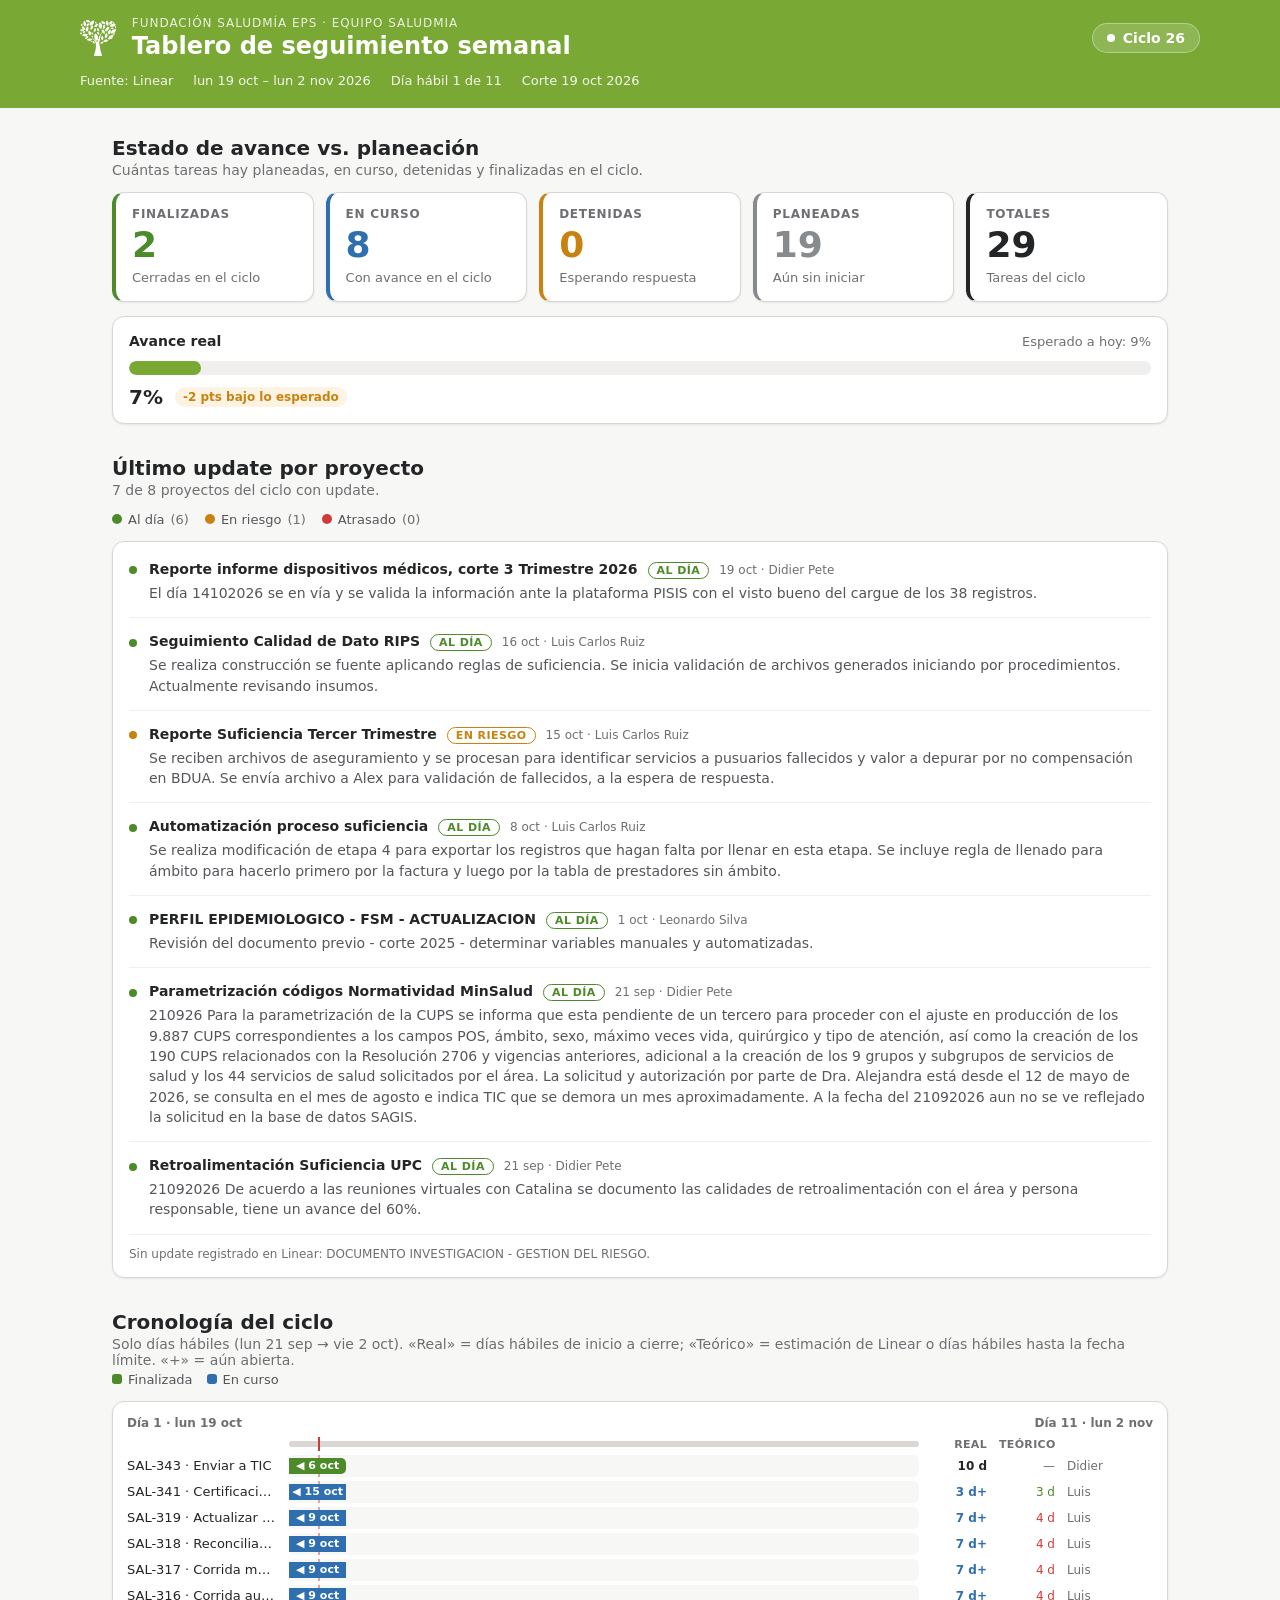
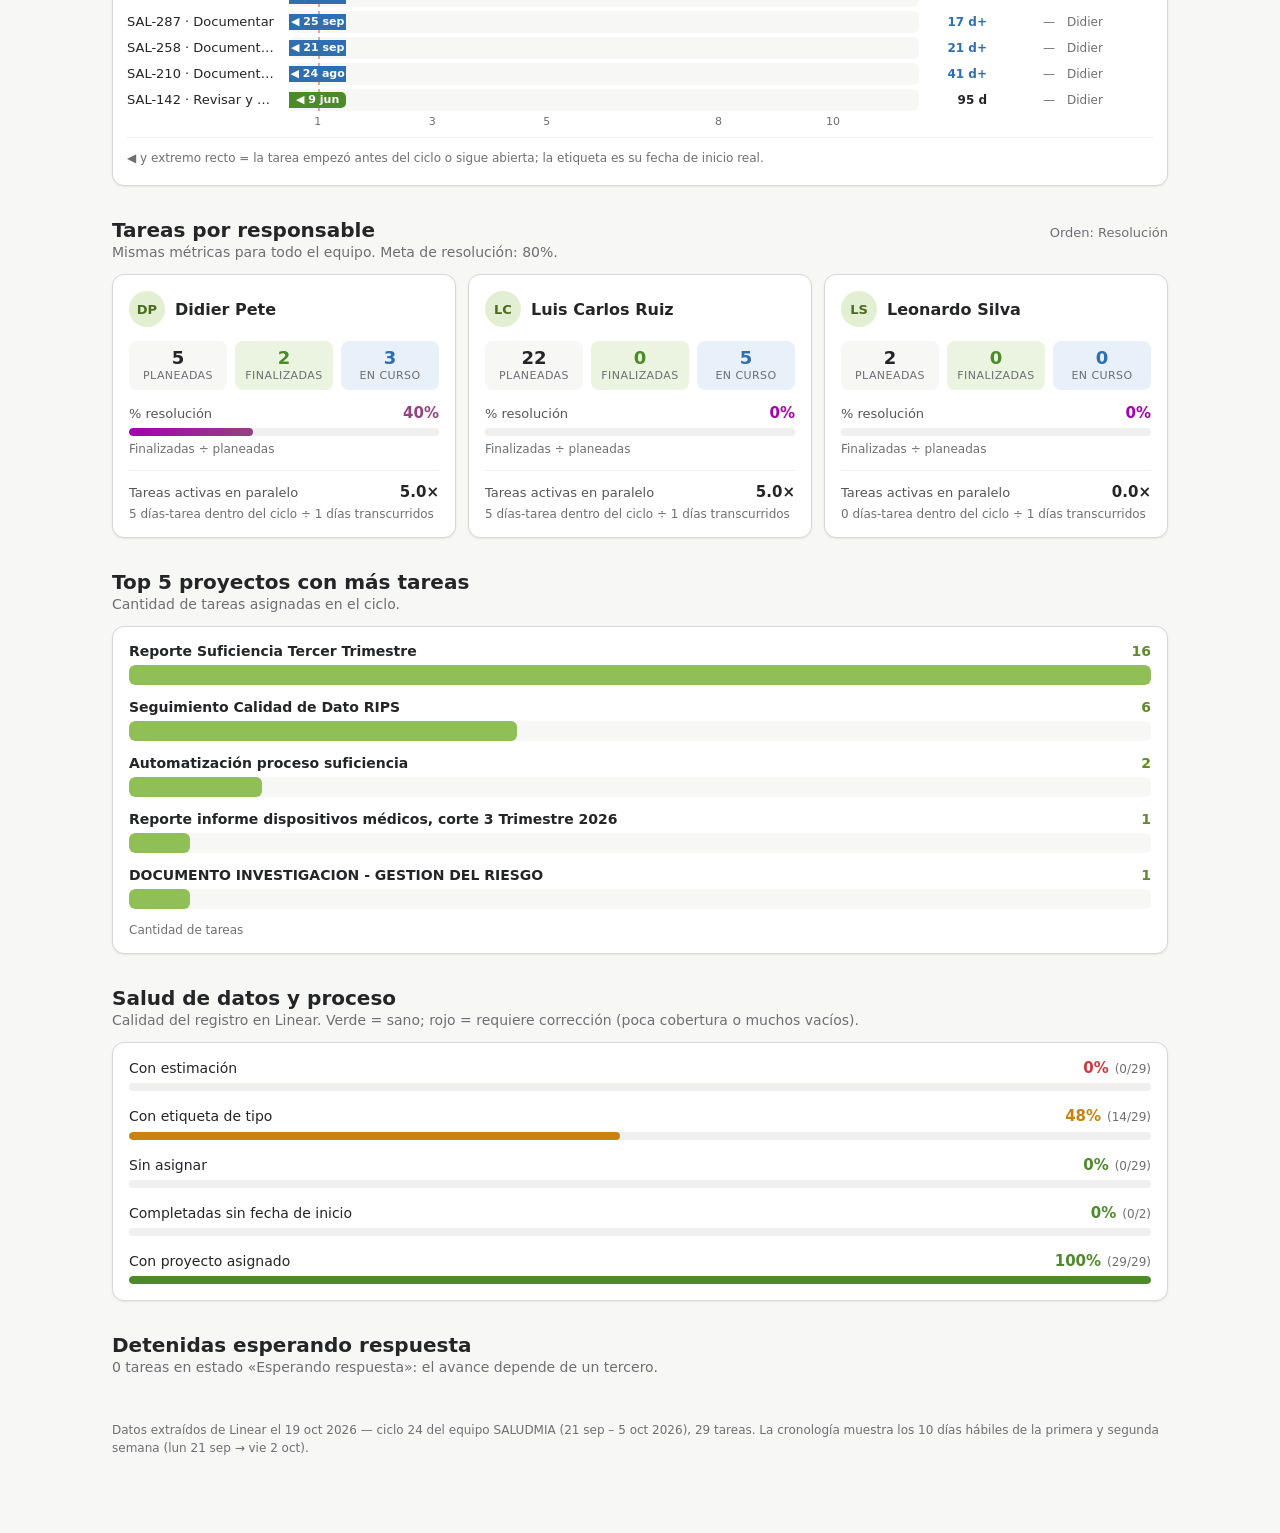
==== commit bb25dc9b: "Tablero semanal: actualizacion 2026-10-19 07:41" ====
--- a/docs/index.html
+++ b/docs/index.html
@@ -44,7 +44,7 @@
    ══════════════════════════════════════════════════════════════════════ */
 // Datos inyectados por generar_reporte_ciclo.py (build_tablero_data). En Python
 // se reemplaza el marcador /*__DATA__*/ por el JSON del ciclo activo de Linear.
-const DATA = {"cycle": {"cicloInicio": 1791158400000, "hoy": 1792108800000, "diasHabiles": [1791158400000, 1791244800000, 1791331200000, 1791417600000, 1791504000000, 1791763200000, 1791849600000, 1791936000000, 1792022400000, 1792108800000, 1792368000000], "rangoFechas": "lun 5 oct – lun 19 oct 2026", "fechaInicio": "lun 5 oct", "fechaFin": "lun 19 oct", "actualizado": "16 oct 2026"}, "issues": [{"id": "SAL-344", "t": "Aplicación de reglas de suficiencia: generación de campos de error (faltante/inválido) sobre el insumo extraído", "a": "Luis Carlos Ruiz", "p": "Seguimiento Calidad de Dato RIPS", "s": "completed", "ini": null, "fin": "2026-10-15", "est": null, "lab": 1, "due": "2026-10-15"}, {"id": "SAL-343", "t": "Enviar a TIC", "a": "Didier Pete", "p": "Reporte informe dispositivos médicos, corte 3 Trimestre 2026", "s": "started", "ini": "2026-10-06", "fin": null, "est": null, "lab": 0, "due": null}, {"id": "SAL-342", "t": "Revisar y validar Dr. Maribel", "a": "Didier Pete", "p": "Reporte informe dispositivos médicos, corte 3 Trimestre 2026", "s": "started", "ini": "2026-10-06", "fin": null, "est": null, "lab": 0, "due": null}, {"id": "SAL-341", "t": "Certificación de datos extraídos: reconciliación de conteos radicados vs. evaluados (TD-01) y validación de reglas de suficiencia aplicadas", "a": "Luis Carlos Ruiz", "p": "Seguimiento Calidad de Dato RIPS", "s": "started", "ini": "2026-10-15", "fin": null, "est": null, "lab": 1, "due": "2026-10-19"}, {"id": "SAL-340", "t": "Llenado de ámbito para tipos 3, 6 y 8", "a": "Luis Carlos Ruiz", "p": "Automatización proceso suficiencia", "s": "completed", "ini": "2026-10-06", "fin": "2026-10-08", "est": null, "lab": 0, "due": null}, {"id": "SAL-339", "t": "Extracción de registros por llenar en etapa 4", "a": "Luis Carlos Ruiz", "p": "Automatización proceso suficiencia", "s": "completed", "ini": "2026-10-06", "fin": "2026-10-08", "est": null, "lab": 0, "due": null}, {"id": "SAL-338", "t": "Verificar que no queden campos vacíos o inconsistentes", "a": "Didier Pete", "p": "Reporte informe dispositivos médicos, corte 3 Trimestre 2026", "s": "completed", "ini": "2026-10-05", "fin": "2026-10-06", "est": null, "lab": 0, "due": null}, {"id": "SAL-337", "t": "Validar datos contra estructura circular 03 de 2026", "a": "Didier Pete", "p": "Reporte informe dispositivos médicos, corte 3 Trimestre 2026", "s": "completed", "ini": "2026-10-05", "fin": "2026-10-06", "est": null, "lab": 0, "due": null}, {"id": "SAL-336", "t": "Documentar criterios y fuentes usadas para cada campo", "a": "Didier Pete", "p": "Reporte informe dispositivos médicos, corte 3 Trimestre 2026", "s": "completed", "ini": "2026-10-05", "fin": "2026-10-06", "est": null, "lab": 0, "due": null}, {"id": "SAL-335", "t": "Diligenciar campo valor", "a": "Didier Pete", "p": "Reporte informe dispositivos médicos, corte 3 Trimestre 2026", "s": "completed", "ini": "2026-10-05", "fin": "2026-10-06", "est": null, "lab": 0, "due": null}, {"id": "SAL-334", "t": "Registrar hallazgos y mejoras requeridas", "a": "Didier Pete", "p": "Reporte informe dispositivos médicos, corte 3 Trimestre 2026", "s": "completed", "ini": "2026-10-05", "fin": "2026-10-06", "est": null, "lab": 0, "due": null}, {"id": "SAL-333", "t": "Revisar base de datos recibida (origen: Tic)", "a": "Didier Pete", "p": "Reporte informe dispositivos médicos, corte 3 Trimestre 2026", "s": "completed", "ini": "2026-10-05", "fin": "2026-10-06", "est": null, "lab": 0, "due": null}, {"id": "SAL-332", "t": "Metoldologia Investigacion", "a": "Leonardo Silva", "p": "DOCUMENTO INVESTIGACION - GESTION DEL RIESGO", "s": "unstarted", "ini": null, "fin": null, "est": null, "lab": 0, "due": null}, {"id": "SAL-319", "t": "Actualizar runbook — No afiliados-fallecidos", "a": "Luis Carlos Ruiz", "p": "Reporte Suficiencia Tercer Trimestre", "s": "started", "ini": "2026-10-09", "fin": null, "est": null, "lab": 1, "due": "2026-10-14"}, {"id": "SAL-318", "t": "Reconciliación (automatizado vs. manual) — No afiliados-fallecidos", "a": "Luis Carlos Ruiz", "p": "Reporte Suficiencia Tercer Trimestre", "s": "started", "ini": "2026-10-09", "fin": null, "est": null, "lab": 0, "due": "2026-10-14"}, {"id": "SAL-317", "t": "Corrida manual de control — No afiliados-fallecidos", "a": "Luis Carlos Ruiz", "p": "Reporte Suficiencia Tercer Trimestre", "s": "started", "ini": "2026-10-09", "fin": null, "est": null, "lab": 0, "due": "2026-10-14"}, {"id": "SAL-316", "t": "Corrida automatizada — No afiliados-fallecidos", "a": "Luis Carlos Ruiz", "p": "Reporte Suficiencia Tercer Trimestre", "s": "started", "ini": "2026-10-09", "fin": null, "est": null, "lab": 1, "due": "2026-10-14"}, {"id": "SAL-315", "t": "Actualizar runbook — Validación insumo", "a": "Luis Carlos Ruiz", "p": "Reporte Suficiencia Tercer Trimestre", "s": "completed", "ini": "2026-10-05", "fin": "2026-10-08", "est": null, "lab": 1, "due": "2026-10-02"}, {"id": "SAL-314", "t": "Reconciliación (automatizado vs. manual) — Validación insumo", "a": "Luis Carlos Ruiz", "p": "Reporte Suficiencia Tercer Trimestre", "s": "completed", "ini": "2026-10-01", "fin": "2026-10-08", "est": null, "lab": 0, "due": "2026-10-02"}, {"id": "SAL-313", "t": "Corrida manual de control — Validación insumo", "a": "Luis Carlos Ruiz", "p": "Reporte Suficiencia Tercer Trimestre", "s": "completed", "ini": "2026-10-01", "fin": "2026-10-08", "est": null, "lab": 0, "due": "2026-10-02"}, {"id": "SAL-312", "t": "Corrida automatizada — Validación insumo", "a": "Luis Carlos Ruiz", "p": "Reporte Suficiencia Tercer Trimestre", "s": "completed", "ini": "2026-10-01", "fin": "2026-10-08", "est": null, "lab": 1, "due": "2026-10-02"}, {"id": "SAL-311", "t": "Revision y evaluacion de variables", "a": "Leonardo Silva", "p": "PERFIL EPIDEMIOLOGICO - FSM - ACTUALIZACION", "s": "unstarted", "ini": null, "fin": null, "est": null, "lab": 0, "due": null}, {"id": "SAL-294", "t": "Actualizar documento a corte 2026 y realizar analisis", "a": "Leonardo Silva", "p": "ACTUALIZACION MODELO ATENCION INTEGRAL", "s": "completed", "ini": null, "fin": "2026-10-05", "est": null, "lab": 0, "due": "2026-10-05"}, {"id": "SAL-287", "t": "Documentar", "a": "Didier Pete", "p": "Retroalimentación Suficiencia UPC", "s": "started", "ini": "2026-09-25", "fin": null, "est": null, "lab": 0, "due": null}, {"id": "SAL-262", "t": "Descarga y prueba de skills de Microsoft para Power BI", "a": "Luis Carlos Ruiz", "p": "Seguimiento Calidad de Dato RIPS", "s": "completed", "ini": null, "fin": "2026-10-08", "est": null, "lab": 1, "due": "2026-10-08"}, {"id": "SAL-260", "t": "Diseño y automatización de la consulta SQL de extracción de RIPS radicados (reemplaza exportación manual de PACIENTE POR ACTIVIDAD.txt)", "a": "Luis Carlos Ruiz", "p": "Seguimiento Calidad de Dato RIPS", "s": "completed", "ini": "2026-10-05", "fin": "2026-10-15", "est": null, "lab": 1, "due": "2026-10-15"}, {"id": "SAL-258", "t": "Documentación suficiencia", "a": "Didier Pete", "p": "Automatización proceso suficiencia", "s": "started", "ini": "2026-09-21", "fin": null, "est": null, "lab": 0, "due": null}, {"id": "SAL-252", "t": "Documentación", "a": "Luis Carlos Ruiz", "p": "Automatización proceso suficiencia", "s": "completed", "ini": null, "fin": "2026-10-05", "est": null, "lab": 0, "due": "2026-10-05"}, {"id": "SAL-251", "t": "Etapa 5", "a": "Luis Carlos Ruiz", "p": "Automatización proceso suficiencia", "s": "completed", "ini": "2026-09-07", "fin": "2026-10-05", "est": null, "lab": 0, "due": "2026-10-05"}, {"id": "SAL-210", "t": "Documentar reglas por tipo de archivo", "a": "Didier Pete", "p": "Automatización proceso suficiencia", "s": "started", "ini": "2026-08-24", "fin": null, "est": null, "lab": 0, "due": null}, {"id": "SAL-189", "t": "Automatización suficiencia V1", "a": "Luis Carlos Ruiz", "p": "Automatización proceso suficiencia", "s": "completed", "ini": "2026-08-18", "fin": "2026-10-05", "est": null, "lab": 0, "due": null}, {"id": "SAL-142", "t": "Revisar y validar sobre la solicitud de parametrizar los códigos cup", "a": "Didier Pete", "p": "Parametrización códigos Normatividad MinSalud", "s": "blocked", "ini": "2026-06-09", "fin": null, "est": null, "lab": 0, "due": null}], "updates": [{"p": "Reporte informe dispositivos médicos, corte 3 Trimestre 2026", "f": "6 oct", "orden": "2026-10-06", "salud": "onTrack", "autor": "Didier Pete", "txt": "Se avanza en los siguientes hitos: fuente validada, campos diligenciados, base verificada.\n\nEstaría pendiente la **revisión** y **validación** del informe de dispositivos médicos por parte de Dra. Maribel, que se encuentra en la hoja **ESTRUCTURA_FINAL** donde contiene los datos de dispositivos médicos con su estructura solicita por Circular 23 de 2026, posteriormente se emitirá a TIC para su cargue en la plataforma PISIS y las recomendaciones que deben tener en cuenta."}, {"p": "Reporte Suficiencia Tercer Trimestre", "f": "15 oct", "orden": "2026-10-15", "salud": "atRisk", "autor": "Luis Carlos Ruiz", "txt": "Se reciben archivos de aseguramiento y se procesan para identificar servicios a pusuarios fallecidos y valor a depurar por no compensación en BDUA. Se envía archivo a Alex para validación de fallecidos, a la espera de respuesta."}, {"p": "PERFIL EPIDEMIOLOGICO - FSM - ACTUALIZACION", "f": "1 oct", "orden": "2026-10-01", "salud": "onTrack", "autor": "Leonardo Silva", "txt": "Revisión del documento previo - corte 2025 - determinar variables manuales y automatizadas."}, {"p": "Completar campos zona y etnia BDUA, corte 2026-06", "f": "30 sep", "orden": "2026-09-30", "salud": "onTrack", "autor": "Didier Pete", "txt": "Se envía por medio del correo la base con los campos solicitados de zona y etnia diligenciados."}, {"p": "Generar consolidado CAC, corte 2026-09", "f": "30 sep", "orden": "2026-09-30", "salud": "onTrack", "autor": "Didier Pete", "txt": "Se envía por medio del correo el link de la base con el consolidado de los diagnósticos de la CAC ."}, {"p": "ACTUALIZACION MODELO ATENCION INTEGRAL", "f": "5 oct", "orden": "2026-10-05", "salud": "onTrack", "autor": "Leonardo Silva", "txt": "Se realiza envio del documento a direccion de calidad para revision."}, {"p": "Alimentar archivo CUM_IUM", "f": "28 sep", "orden": "2026-09-28", "salud": "onTrack", "autor": "Didier Pete", "txt": "El día 28092026 se envía por correo el archivo consolidado de CUM_IUM a Ing. Luis Carlos y también se comparte el informe."}, {"p": "Tablero de seguimiento", "f": "24 sep", "orden": "2026-09-24", "salud": "onTrack", "autor": "Luis Carlos Ruiz", "txt": "Se presenta el tablero a la dra Alejandra. Se espera cargue de actividades por parte del dr Leonardo para presentación del tablero a la gerencia con la información actualizada. Fecha de presentación: 28/09/2026"}, {"p": "Seguimiento perfilamiento individual", "f": "29 sep", "orden": "2026-09-29", "salud": "onTrack", "autor": "Leonardo Silva", "txt": "Se recibe usuario y contraseña de plataforma para realizar analisis de información con el objetivo de proceder a revisar cadena de informacion"}, {"p": "Seguimiento Calidad de Dato RIPS", "f": "16 oct", "orden": "2026-10-16", "salud": "onTrack", "autor": "Luis Carlos Ruiz", "txt": "Se realiza construcción se fuente aplicando reglas de suficiencia. Se inicia validación de archivos generados iniciando por procedimientos. Actualmente revisando insumos."}, {"p": "Informe Dispositivos Médicos", "f": "22 sep", "orden": "2026-09-22", "salud": "onTrack", "autor": "Didier Pete", "txt": "22092026\n\nSe envía por correo las consideraciones a tener en cuenta sobre la consulta SQL de dispositivos médicos:\n\n\\-Hoja Homologados: se valida que los datos de la variable código Invima crucen con la tabla de referencia de dispositivos médicos, el 73% de los códigos si cruzan,  el 13% se ajusta el código y el 14% no iría porque no cruza con la descripción, marca o referencia de la tabla de referencia.\n\n\\-Hoja **Homologados_val_tab_ref_dm_v2: en esta hoja se realiza un consolidado de acuerdo a la depuración anterior, donde se agregan nuevos códigos homólogos de dispositivos médicos emitidos en la circular 23 de 2026. Esta hoja se debe tomar de referente para realizar el informe de dispositivos médicos.**\n\n\\-Hoja ESTRUCTURA_FINAL para el ejercicio realizado con corte de julio a agosto faltarían los siguientes dispositivos médicos: **balón TCPA**, **placa**, desfibriladores transvenosos **bicameral y unicameral.**\n\n**Nota:**\n\n\\-Para el siguiente código de servicio 76231 con descripción \"SISTEMA DE IMPLANTE COCLEAR (76231)\" se revisa en la historia clínica pero como no tiene una marca ni referencia no se puedo colocar el código de la tabla de referencia de los dispositivos médicos por lo tanto va vacío.\n\n\\-La búsqueda de los dispositivos médicos en la base de datos de SAGIS se debe tener en cuenta la concatenación de código del servicio y el nombre del servicio, ya que muchas veces el prestador solo coloca el código, nombre, o a veces puede venir el mismo código con diferente nombre.\n\n\\-Se revisa en la base de datos SAGIS y no hay servicios para los dispositivos médicos de implante para cornea: anillo intracorneal y segmento anular intracorneal, se debe tener en cuenta la revisión para los posteriores informes.\n\n\\-Se comparte el archivo de la tabla de referencia de los dispositivos médicos, precio de los dispositivos médicos de la FSM EPS y regulación de precios."}, {"p": "Retroalimentación Suficiencia UPC", "f": "21 sep", "orden": "2026-09-21", "salud": "onTrack", "autor": "Didier Pete", "txt": "21092026\n\nDe acuerdo a las reuniones virtuales con Catalina se documento las calidades de retroalimentación con el área y persona responsable, tiene un avance del 60%."}, {"p": "Metodología Investigación FCV", "f": "21 sep", "orden": "2026-09-21", "salud": "onTrack", "autor": "Leonardo Silva", "txt": "El dia 18 de sept se realiza reunion con el Dr. Anderson en donde se establecen nuevos grupos de patologias como CAC, enfermedad laboral, asi mismo como un nuevo modelo de diagrama para evaluar costo en tiempo."}, {"p": "Corrida simulacro de suficiencia", "f": "1 oct", "orden": "2026-10-01", "salud": "offTrack", "autor": "Luis Carlos Ruiz", "txt": "Se finaliza el simulacro de suficiencia donde se informa que **no cumplimos con la totalidad de las actividades**. Se tuvo un avance del **72%** del total de los procesos definidos y acordados. El proceso se detuvo en el llenado de registros vacíos de ámbitos y medicamentos."}, {"p": "Piloto Cuenta Alto Costo", "f": "18 jun", "orden": "2026-06-18", "salud": "onTrack", "autor": "Luis Carlos Ruiz", "txt": "Revisión con Luis Calderón para entendimiento de corrida de scripts y llenado de tablas"}, {"p": "Capacidad instalada IMAP", "f": "9 jun", "orden": "2026-06-09", "salud": "onTrack", "autor": "Luis Carlos Ruiz", "txt": "A la espera de CUPS para extracción de información"}, {"p": "Parametrización códigos Normatividad MinSalud", "f": "21 sep", "orden": "2026-09-21", "salud": "onTrack", "autor": "Didier Pete", "txt": "210926\n\nPara la parametrización de la CUPS se informa que esta pendiente de un tercero para proceder con el ajuste en producción de los 9.887 CUPS correspondientes a los campos POS, ámbito, sexo, máximo veces vida, quirúrgico y tipo de atención, así como la creación de los 190 CUPS relacionados con la Resolución 2706 y vigencias anteriores, adicional a la creación de los 9 grupos y subgrupos de servicios de salud y los 44 servicios de salud solicitados por el área. La solicitud y autorización por parte de Dra. Alejandra está desde el 12 de mayo de 2026, se consulta en el mes de agosto e indica TIC que se demora un mes aproximadamente. A la fecha del 21092026 aun no se ve reflejado la solicitud en la base de datos SAGIS."}, {"p": "Obesidad - IMAP", "f": "1 jun", "orden": "2026-06-01", "salud": "onTrack", "autor": "Luis Carlos Ruiz", "txt": "Definir propuesta de programa desde EPS para presentar propuesta a IMAP. Por agendar reunión con IMAP para definir los pasos siguientes o encontrar un prestador que lo ejecute."}, {"p": "Indicadores UAD", "f": "29 sep", "orden": "2026-09-29", "salud": "onTrack", "autor": "Luis Carlos Ruiz", "txt": "Se define construir un sitio web estático que muestre los indicadores de la unidad. A cargo de Luis Carlos."}, {"p": "Revisión mensual de RIPS", "f": "9 jun", "orden": "2026-06-09", "salud": "onTrack", "autor": "Didier Pete", "txt": "Se avanzo en el tipo 2, esta pendiente la retroalimentación por parte de Catalina, 050626\n\nSe dio inicio con el tipo 3. 050626"}, {"p": "Manual de funciones UAD", "f": "9 jun", "orden": "2026-06-09", "salud": "onTrack", "autor": "Didier Pete", "txt": "Buenos días, Dr. Alejandra.\n\nPor medio del presente solicitamos amablemente la revisión y aprobación del manual de funciones de la Unidad de Análisis de Datos.\n\nAgradezco la atención.\n\n090626"}, {"p": "Perfil Epidemiológico FSM EPS", "f": "8 may", "orden": "2026-05-08", "salud": "onTrack", "autor": "Luis Carlos Ruiz", "txt": "Se cierra el proyecto con la entrega del documento y la socialización con las áreas involucradas. El paso siguiente es documentar el proceso para el próximo año."}, {"p": "Lanzamiento de cuestionario de perfilamiento", "f": "1 jun", "orden": "2026-06-01", "salud": "onTrack", "autor": "Luis Carlos Ruiz", "txt": "Se define la fecha de inicio de aplicación para el 9 de junio. 25 preguntas iniciales para cuestionario y 43 adicionales para envío masivo. Se define asistencia a plenaria para inquietudes, envío de preguntas a ing. Jairo. Instructivos sobre definiciones en preguntas."}, {"p": "Automatización proceso suficiencia", "f": "8 oct", "orden": "2026-10-08", "salud": "onTrack", "autor": "Luis Carlos Ruiz", "txt": "Se realiza modificación de etapa 4 para exportar los registros que hagan falta por llenar en esta etapa. Se incluye regla de llenado para ámbito para hacerlo primero por la factura y luego por la tabla de prestadores sin ámbito."}, {"p": "Incapacidades", "f": "29 sep", "orden": "2026-09-29", "salud": "onTrack", "autor": "Luis Carlos Ruiz", "txt": "Se define que el producto a entregar es un tablero para realizar seguimiento al coomportamiento de incapacidades. El dr. Leonardo hará la definición y el levantamiento de requerimientos para la construcción."}, {"p": "Perfil Epidemiológico IMAP", "f": "1 jun", "orden": "2026-06-01", "salud": "onTrack", "autor": "Luis Carlos Ruiz", "txt": "Se entrega perfil al IMAP. A la espera de validación y aprobación de documento."}], "detenidas": [{"id": "SAL-142", "t": "Revisar y validar sobre la solicitud de parametrizar los códigos cup", "resp": "Didier Pete", "p": "Parametrización códigos Normatividad MinSalud", "desde": "2026-06-09", "ultima": "21 sep"}], "props": {"cicloLabel": "Ciclo 25", "metaResolucion": 80, "ordenResponsables": "Resolución", "mostrarCronologia": true, "mostrarEsfuerzo": true}};
+const DATA = {"cycle": {"cicloInicio": 1792368000000, "hoy": 1792368000000, "diasHabiles": [1792368000000, 1792454400000, 1792540800000, 1792627200000, 1792713600000, 1792972800000, 1793059200000, 1793145600000, 1793232000000, 1793318400000, 1793577600000], "rangoFechas": "lun 19 oct – lun 2 nov 2026", "fechaInicio": "lun 19 oct", "fechaFin": "lun 2 nov", "actualizado": "19 oct 2026"}, "issues": [{"id": "SAL-354", "t": "Construcción de mockup del tablero de calidad de dato RIPS", "a": "Luis Carlos Ruiz", "p": "Seguimiento Calidad de Dato RIPS", "s": "unstarted", "ini": null, "fin": null, "est": null, "lab": 1, "due": "2026-11-02"}, {"id": "SAL-348", "t": "Cálculo de tasa_error_registro por prestador y mes + umbral mínimo de volumen", "a": "Luis Carlos Ruiz", "p": "Seguimiento Calidad de Dato RIPS", "s": "unstarted", "ini": null, "fin": null, "est": null, "lab": 1, "due": "2026-10-28"}, {"id": "SAL-347", "t": "Cálculo de tasa_error_campo (inválido) por variable y mes", "a": "Luis Carlos Ruiz", "p": "Seguimiento Calidad de Dato RIPS", "s": "unstarted", "ini": null, "fin": null, "est": null, "lab": 1, "due": "2026-10-26"}, {"id": "SAL-346", "t": "Cálculo de tasa_error_campo (faltante) por variable y mes", "a": "Luis Carlos Ruiz", "p": "Seguimiento Calidad de Dato RIPS", "s": "unstarted", "ini": null, "fin": null, "est": null, "lab": 1, "due": "2026-10-26"}, {"id": "SAL-345", "t": "Construcción del modelo dimensional de calidad de dato (hecho_calidad_dato_campo, hecho_calidad_dato_registro, dim_prestador, dim_variable, dim_tiempo)", "a": "Luis Carlos Ruiz", "p": "Seguimiento Calidad de Dato RIPS", "s": "unstarted", "ini": null, "fin": null, "est": null, "lab": 1, "due": "2026-10-21"}, {"id": "SAL-343", "t": "Enviar a TIC", "a": "Didier Pete", "p": "Reporte informe dispositivos médicos, corte 3 Trimestre 2026", "s": "completed", "ini": "2026-10-06", "fin": "2026-10-19", "est": null, "lab": 0, "due": null}, {"id": "SAL-341", "t": "Certificación de datos extraídos: reconciliación de conteos radicados vs. evaluados (TD-01) y validación de reglas de suficiencia aplicadas", "a": "Luis Carlos Ruiz", "p": "Seguimiento Calidad de Dato RIPS", "s": "started", "ini": "2026-10-15", "fin": null, "est": null, "lab": 1, "due": "2026-10-19"}, {"id": "SAL-332", "t": "Metoldologia Investigacion", "a": "Leonardo Silva", "p": "DOCUMENTO INVESTIGACION - GESTION DEL RIESGO", "s": "unstarted", "ini": null, "fin": null, "est": null, "lab": 0, "due": null}, {"id": "SAL-331", "t": "Actualizar runbook — Validación calidad", "a": "Luis Carlos Ruiz", "p": "Reporte Suficiencia Tercer Trimestre", "s": "unstarted", "ini": null, "fin": null, "est": null, "lab": 1, "due": "2026-10-26"}, {"id": "SAL-330", "t": "Reconciliación (automatizado vs. manual) — Validación calidad", "a": "Luis Carlos Ruiz", "p": "Reporte Suficiencia Tercer Trimestre", "s": "unstarted", "ini": null, "fin": null, "est": null, "lab": 0, "due": "2026-10-26"}, {"id": "SAL-329", "t": "Corrida manual de control — Validación calidad", "a": "Luis Carlos Ruiz", "p": "Reporte Suficiencia Tercer Trimestre", "s": "unstarted", "ini": null, "fin": null, "est": null, "lab": 0, "due": "2026-10-26"}, {"id": "SAL-328", "t": "Corrida automatizada — Validación calidad", "a": "Luis Carlos Ruiz", "p": "Reporte Suficiencia Tercer Trimestre", "s": "unstarted", "ini": null, "fin": null, "est": null, "lab": 1, "due": "2026-10-26"}, {"id": "SAL-327", "t": "Actualizar runbook — Llenado campos", "a": "Luis Carlos Ruiz", "p": "Reporte Suficiencia Tercer Trimestre", "s": "unstarted", "ini": null, "fin": null, "est": null, "lab": 1, "due": "2026-10-22"}, {"id": "SAL-326", "t": "Reconciliación (automatizado vs. manual) — Llenado campos", "a": "Luis Carlos Ruiz", "p": "Reporte Suficiencia Tercer Trimestre", "s": "unstarted", "ini": null, "fin": null, "est": null, "lab": 0, "due": "2026-10-22"}, {"id": "SAL-325", "t": "Corrida manual de control — Llenado campos", "a": "Luis Carlos Ruiz", "p": "Reporte Suficiencia Tercer Trimestre", "s": "unstarted", "ini": null, "fin": null, "est": null, "lab": 0, "due": "2026-10-22"}, {"id": "SAL-324", "t": "Corrida automatizada — Llenado campos", "a": "Luis Carlos Ruiz", "p": "Reporte Suficiencia Tercer Trimestre", "s": "unstarted", "ini": null, "fin": null, "est": null, "lab": 1, "due": "2026-10-22"}, {"id": "SAL-323", "t": "Actualizar runbook — Depuración-distribución", "a": "Luis Carlos Ruiz", "p": "Reporte Suficiencia Tercer Trimestre", "s": "unstarted", "ini": null, "fin": null, "est": null, "lab": 1, "due": "2026-10-19"}, {"id": "SAL-322", "t": "Reconciliación (automatizado vs. manual) — Depuración-distribución", "a": "Luis Carlos Ruiz", "p": "Reporte Suficiencia Tercer Trimestre", "s": "unstarted", "ini": null, "fin": null, "est": null, "lab": 0, "due": "2026-10-19"}, {"id": "SAL-321", "t": "Corrida manual de control — Depuración-distribución", "a": "Luis Carlos Ruiz", "p": "Reporte Suficiencia Tercer Trimestre", "s": "unstarted", "ini": null, "fin": null, "est": null, "lab": 0, "due": "2026-10-19"}, {"id": "SAL-320", "t": "Corrida automatizada — Depuración-distribución", "a": "Luis Carlos Ruiz", "p": "Reporte Suficiencia Tercer Trimestre", "s": "unstarted", "ini": null, "fin": null, "est": null, "lab": 1, "due": "2026-10-19"}, {"id": "SAL-319", "t": "Actualizar runbook — No afiliados-fallecidos", "a": "Luis Carlos Ruiz", "p": "Reporte Suficiencia Tercer Trimestre", "s": "started", "ini": "2026-10-09", "fin": null, "est": null, "lab": 1, "due": "2026-10-14"}, {"id": "SAL-318", "t": "Reconciliación (automatizado vs. manual) — No afiliados-fallecidos", "a": "Luis Carlos Ruiz", "p": "Reporte Suficiencia Tercer Trimestre", "s": "started", "ini": "2026-10-09", "fin": null, "est": null, "lab": 0, "due": "2026-10-14"}, {"id": "SAL-317", "t": "Corrida manual de control — No afiliados-fallecidos", "a": "Luis Carlos Ruiz", "p": "Reporte Suficiencia Tercer Trimestre", "s": "started", "ini": "2026-10-09", "fin": null, "est": null, "lab": 0, "due": "2026-10-14"}, {"id": "SAL-316", "t": "Corrida automatizada — No afiliados-fallecidos", "a": "Luis Carlos Ruiz", "p": "Reporte Suficiencia Tercer Trimestre", "s": "started", "ini": "2026-10-09", "fin": null, "est": null, "lab": 1, "due": "2026-10-14"}, {"id": "SAL-311", "t": "Revision y evaluacion de variables", "a": "Leonardo Silva", "p": "PERFIL EPIDEMIOLOGICO - FSM - ACTUALIZACION", "s": "unstarted", "ini": null, "fin": null, "est": null, "lab": 0, "due": null}, {"id": "SAL-287", "t": "Documentar", "a": "Didier Pete", "p": "Retroalimentación Suficiencia UPC", "s": "started", "ini": "2026-09-25", "fin": null, "est": null, "lab": 0, "due": null}, {"id": "SAL-258", "t": "Documentación suficiencia", "a": "Didier Pete", "p": "Automatización proceso suficiencia", "s": "started", "ini": "2026-09-21", "fin": null, "est": null, "lab": 0, "due": null}, {"id": "SAL-210", "t": "Documentar reglas por tipo de archivo", "a": "Didier Pete", "p": "Automatización proceso suficiencia", "s": "started", "ini": "2026-08-24", "fin": null, "est": null, "lab": 0, "due": null}, {"id": "SAL-142", "t": "Revisar y validar sobre la solicitud de parametrizar los códigos cup", "a": "Didier Pete", "p": "Parametrización códigos Normatividad MinSalud", "s": "completed", "ini": "2026-06-09", "fin": "2026-10-19", "est": null, "lab": 0, "due": null}], "updates": [{"p": "Reporte informe dispositivos médicos, corte 3 Trimestre 2026", "f": "19 oct", "orden": "2026-10-19", "salud": "onTrack", "autor": "Didier Pete", "txt": "El día 14102026 se en vía y se valida la información ante la plataforma PISIS con el visto bueno del cargue de los 38 registros."}, {"p": "Reporte Suficiencia Tercer Trimestre", "f": "15 oct", "orden": "2026-10-15", "salud": "atRisk", "autor": "Luis Carlos Ruiz", "txt": "Se reciben archivos de aseguramiento y se procesan para identificar servicios a pusuarios fallecidos y valor a depurar por no compensación en BDUA. Se envía archivo a Alex para validación de fallecidos, a la espera de respuesta."}, {"p": "PERFIL EPIDEMIOLOGICO - FSM - ACTUALIZACION", "f": "1 oct", "orden": "2026-10-01", "salud": "onTrack", "autor": "Leonardo Silva", "txt": "Revisión del documento previo - corte 2025 - determinar variables manuales y automatizadas."}, {"p": "Completar campos zona y etnia BDUA, corte 2026-06", "f": "30 sep", "orden": "2026-09-30", "salud": "onTrack", "autor": "Didier Pete", "txt": "Se envía por medio del correo la base con los campos solicitados de zona y etnia diligenciados."}, {"p": "Generar consolidado CAC, corte 2026-09", "f": "30 sep", "orden": "2026-09-30", "salud": "onTrack", "autor": "Didier Pete", "txt": "Se envía por medio del correo el link de la base con el consolidado de los diagnósticos de la CAC ."}, {"p": "ACTUALIZACION MODELO ATENCION INTEGRAL", "f": "5 oct", "orden": "2026-10-05", "salud": "onTrack", "autor": "Leonardo Silva", "txt": "Se realiza envio del documento a direccion de calidad para revision."}, {"p": "Alimentar archivo CUM_IUM", "f": "28 sep", "orden": "2026-09-28", "salud": "onTrack", "autor": "Didier Pete", "txt": "El día 28092026 se envía por correo el archivo consolidado de CUM_IUM a Ing. Luis Carlos y también se comparte el informe."}, {"p": "Tablero de seguimiento", "f": "24 sep", "orden": "2026-09-24", "salud": "onTrack", "autor": "Luis Carlos Ruiz", "txt": "Se presenta el tablero a la dra Alejandra. Se espera cargue de actividades por parte del dr Leonardo para presentación del tablero a la gerencia con la información actualizada. Fecha de presentación: 28/09/2026"}, {"p": "Seguimiento perfilamiento individual", "f": "29 sep", "orden": "2026-09-29", "salud": "onTrack", "autor": "Leonardo Silva", "txt": "Se recibe usuario y contraseña de plataforma para realizar analisis de información con el objetivo de proceder a revisar cadena de informacion"}, {"p": "Seguimiento Calidad de Dato RIPS", "f": "16 oct", "orden": "2026-10-16", "salud": "onTrack", "autor": "Luis Carlos Ruiz", "txt": "Se realiza construcción se fuente aplicando reglas de suficiencia. Se inicia validación de archivos generados iniciando por procedimientos. Actualmente revisando insumos."}, {"p": "Informe Dispositivos Médicos", "f": "22 sep", "orden": "2026-09-22", "salud": "onTrack", "autor": "Didier Pete", "txt": "22092026\n\nSe envía por correo las consideraciones a tener en cuenta sobre la consulta SQL de dispositivos médicos:\n\n\\-Hoja Homologados: se valida que los datos de la variable código Invima crucen con la tabla de referencia de dispositivos médicos, el 73% de los códigos si cruzan,  el 13% se ajusta el código y el 14% no iría porque no cruza con la descripción, marca o referencia de la tabla de referencia.\n\n\\-Hoja **Homologados_val_tab_ref_dm_v2: en esta hoja se realiza un consolidado de acuerdo a la depuración anterior, donde se agregan nuevos códigos homólogos de dispositivos médicos emitidos en la circular 23 de 2026. Esta hoja se debe tomar de referente para realizar el informe de dispositivos médicos.**\n\n\\-Hoja ESTRUCTURA_FINAL para el ejercicio realizado con corte de julio a agosto faltarían los siguientes dispositivos médicos: **balón TCPA**, **placa**, desfibriladores transvenosos **bicameral y unicameral.**\n\n**Nota:**\n\n\\-Para el siguiente código de servicio 76231 con descripción \"SISTEMA DE IMPLANTE COCLEAR (76231)\" se revisa en la historia clínica pero como no tiene una marca ni referencia no se puedo colocar el código de la tabla de referencia de los dispositivos médicos por lo tanto va vacío.\n\n\\-La búsqueda de los dispositivos médicos en la base de datos de SAGIS se debe tener en cuenta la concatenación de código del servicio y el nombre del servicio, ya que muchas veces el prestador solo coloca el código, nombre, o a veces puede venir el mismo código con diferente nombre.\n\n\\-Se revisa en la base de datos SAGIS y no hay servicios para los dispositivos médicos de implante para cornea: anillo intracorneal y segmento anular intracorneal, se debe tener en cuenta la revisión para los posteriores informes.\n\n\\-Se comparte el archivo de la tabla de referencia de los dispositivos médicos, precio de los dispositivos médicos de la FSM EPS y regulación de precios."}, {"p": "Retroalimentación Suficiencia UPC", "f": "21 sep", "orden": "2026-09-21", "salud": "onTrack", "autor": "Didier Pete", "txt": "21092026\n\nDe acuerdo a las reuniones virtuales con Catalina se documento las calidades de retroalimentación con el área y persona responsable, tiene un avance del 60%."}, {"p": "Metodología Investigación FCV", "f": "21 sep", "orden": "2026-09-21", "salud": "onTrack", "autor": "Leonardo Silva", "txt": "El dia 18 de sept se realiza reunion con el Dr. Anderson en donde se establecen nuevos grupos de patologias como CAC, enfermedad laboral, asi mismo como un nuevo modelo de diagrama para evaluar costo en tiempo."}, {"p": "Corrida simulacro de suficiencia", "f": "1 oct", "orden": "2026-10-01", "salud": "offTrack", "autor": "Luis Carlos Ruiz", "txt": "Se finaliza el simulacro de suficiencia donde se informa que **no cumplimos con la totalidad de las actividades**. Se tuvo un avance del **72%** del total de los procesos definidos y acordados. El proceso se detuvo en el llenado de registros vacíos de ámbitos y medicamentos."}, {"p": "Piloto Cuenta Alto Costo", "f": "18 jun", "orden": "2026-06-18", "salud": "onTrack", "autor": "Luis Carlos Ruiz", "txt": "Revisión con Luis Calderón para entendimiento de corrida de scripts y llenado de tablas"}, {"p": "Capacidad instalada IMAP", "f": "9 jun", "orden": "2026-06-09", "salud": "onTrack", "autor": "Luis Carlos Ruiz", "txt": "A la espera de CUPS para extracción de información"}, {"p": "Parametrización códigos Normatividad MinSalud", "f": "21 sep", "orden": "2026-09-21", "salud": "onTrack", "autor": "Didier Pete", "txt": "210926\n\nPara la parametrización de la CUPS se informa que esta pendiente de un tercero para proceder con el ajuste en producción de los 9.887 CUPS correspondientes a los campos POS, ámbito, sexo, máximo veces vida, quirúrgico y tipo de atención, así como la creación de los 190 CUPS relacionados con la Resolución 2706 y vigencias anteriores, adicional a la creación de los 9 grupos y subgrupos de servicios de salud y los 44 servicios de salud solicitados por el área. La solicitud y autorización por parte de Dra. Alejandra está desde el 12 de mayo de 2026, se consulta en el mes de agosto e indica TIC que se demora un mes aproximadamente. A la fecha del 21092026 aun no se ve reflejado la solicitud en la base de datos SAGIS."}, {"p": "Obesidad - IMAP", "f": "1 jun", "orden": "2026-06-01", "salud": "onTrack", "autor": "Luis Carlos Ruiz", "txt": "Definir propuesta de programa desde EPS para presentar propuesta a IMAP. Por agendar reunión con IMAP para definir los pasos siguientes o encontrar un prestador que lo ejecute."}, {"p": "Indicadores UAD", "f": "29 sep", "orden": "2026-09-29", "salud": "onTrack", "autor": "Luis Carlos Ruiz", "txt": "Se define construir un sitio web estático que muestre los indicadores de la unidad. A cargo de Luis Carlos."}, {"p": "Revisión mensual de RIPS", "f": "9 jun", "orden": "2026-06-09", "salud": "onTrack", "autor": "Didier Pete", "txt": "Se avanzo en el tipo 2, esta pendiente la retroalimentación por parte de Catalina, 050626\n\nSe dio inicio con el tipo 3. 050626"}, {"p": "Manual de funciones UAD", "f": "9 jun", "orden": "2026-06-09", "salud": "onTrack", "autor": "Didier Pete", "txt": "Buenos días, Dr. Alejandra.\n\nPor medio del presente solicitamos amablemente la revisión y aprobación del manual de funciones de la Unidad de Análisis de Datos.\n\nAgradezco la atención.\n\n090626"}, {"p": "Perfil Epidemiológico FSM EPS", "f": "8 may", "orden": "2026-05-08", "salud": "onTrack", "autor": "Luis Carlos Ruiz", "txt": "Se cierra el proyecto con la entrega del documento y la socialización con las áreas involucradas. El paso siguiente es documentar el proceso para el próximo año."}, {"p": "Lanzamiento de cuestionario de perfilamiento", "f": "1 jun", "orden": "2026-06-01", "salud": "onTrack", "autor": "Luis Carlos Ruiz", "txt": "Se define la fecha de inicio de aplicación para el 9 de junio. 25 preguntas iniciales para cuestionario y 43 adicionales para envío masivo. Se define asistencia a plenaria para inquietudes, envío de preguntas a ing. Jairo. Instructivos sobre definiciones en preguntas."}, {"p": "Automatización proceso suficiencia", "f": "8 oct", "orden": "2026-10-08", "salud": "onTrack", "autor": "Luis Carlos Ruiz", "txt": "Se realiza modificación de etapa 4 para exportar los registros que hagan falta por llenar en esta etapa. Se incluye regla de llenado para ámbito para hacerlo primero por la factura y luego por la tabla de prestadores sin ámbito."}, {"p": "Incapacidades", "f": "29 sep", "orden": "2026-09-29", "salud": "onTrack", "autor": "Luis Carlos Ruiz", "txt": "Se define que el producto a entregar es un tablero para realizar seguimiento al coomportamiento de incapacidades. El dr. Leonardo hará la definición y el levantamiento de requerimientos para la construcción."}, {"p": "Perfil Epidemiológico IMAP", "f": "1 jun", "orden": "2026-06-01", "salud": "onTrack", "autor": "Luis Carlos Ruiz", "txt": "Se entrega perfil al IMAP. A la espera de validación y aprobación de documento."}], "detenidas": [], "props": {"cicloLabel": "Ciclo 26", "metaResolucion": 80, "ordenResponsables": "Resolución", "mostrarCronologia": true, "mostrarEsfuerzo": true}};
 
 // Constantes del ciclo (epoch ms). DIAS_HABILES = todos los días hábiles del ciclo.
 const CICLO_INICIO = DATA.cycle.cicloInicio;
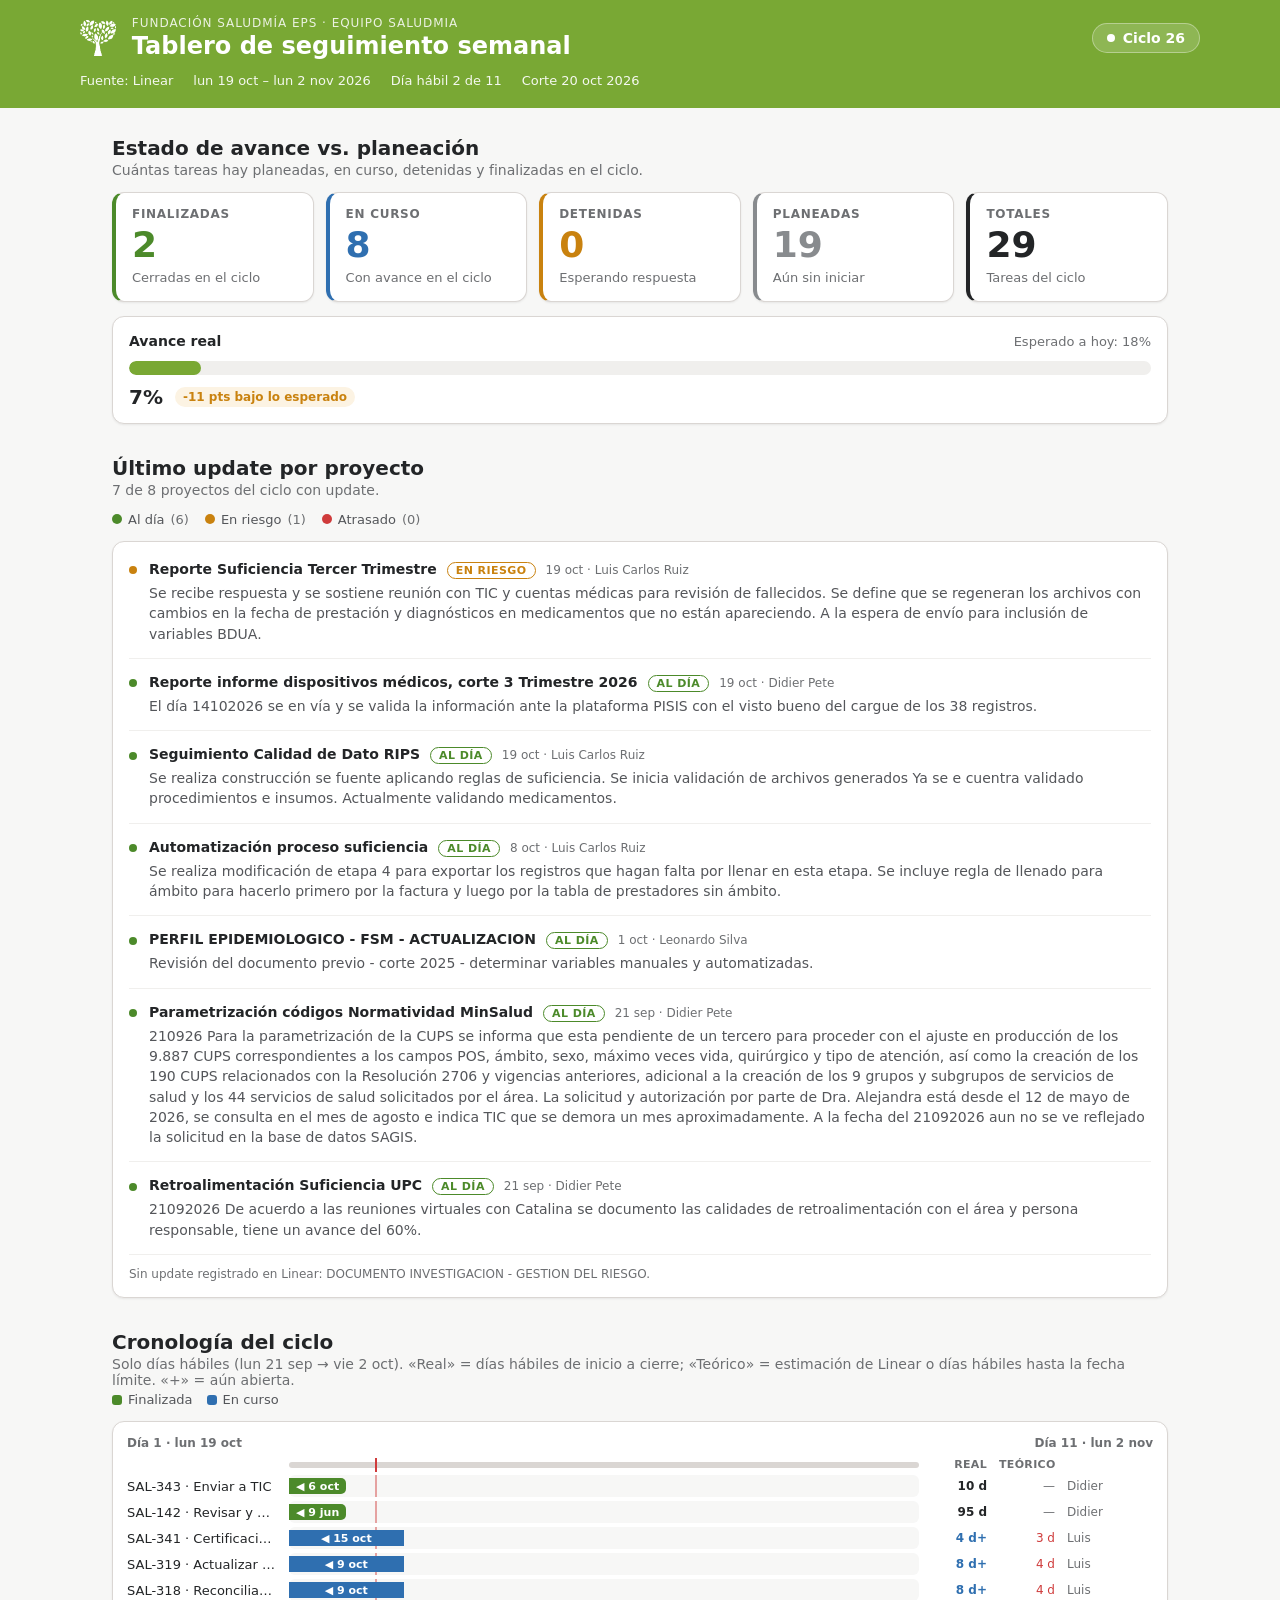
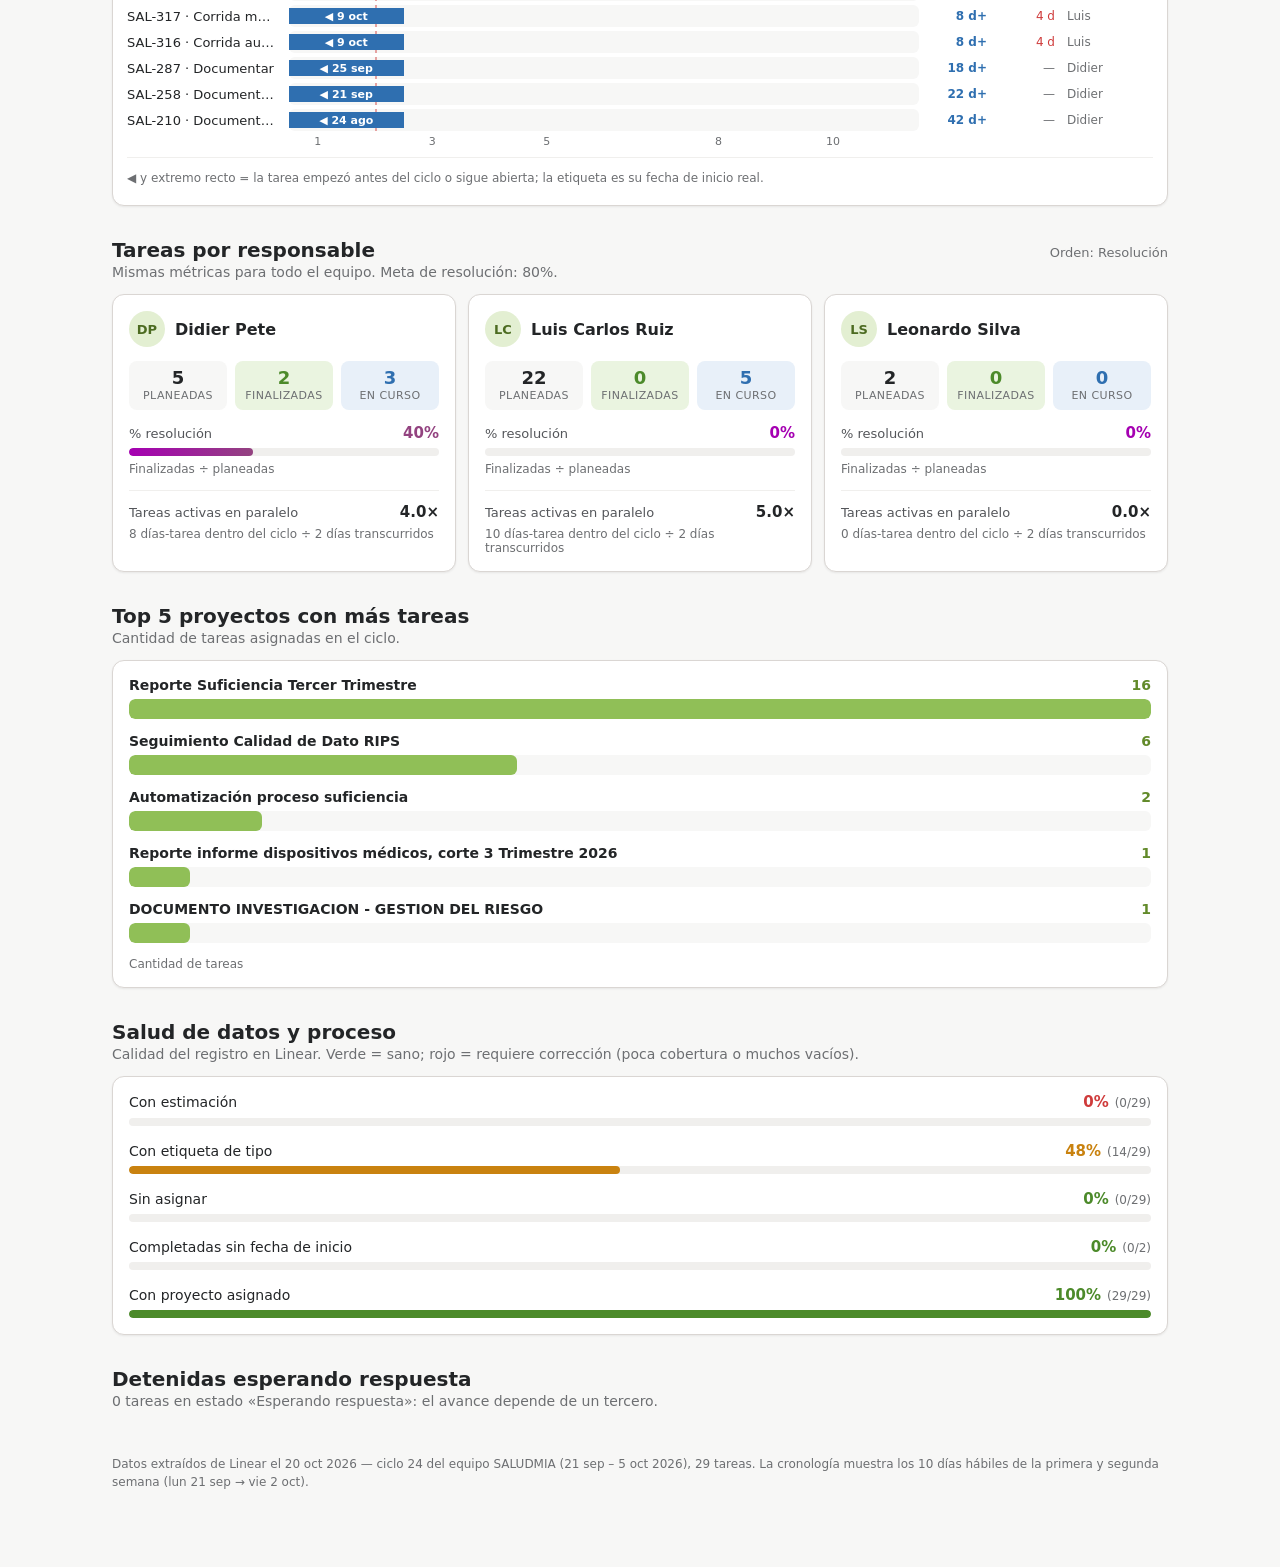
==== commit cce1b598: "Tablero semanal: actualizacion 2026-10-20 09:35" ====
--- a/docs/index.html
+++ b/docs/index.html
@@ -44,7 +44,7 @@
    ══════════════════════════════════════════════════════════════════════ */
 // Datos inyectados por generar_reporte_ciclo.py (build_tablero_data). En Python
 // se reemplaza el marcador /*__DATA__*/ por el JSON del ciclo activo de Linear.
-const DATA = {"cycle": {"cicloInicio": 1792368000000, "hoy": 1792368000000, "diasHabiles": [1792368000000, 1792454400000, 1792540800000, 1792627200000, 1792713600000, 1792972800000, 1793059200000, 1793145600000, 1793232000000, 1793318400000, 1793577600000], "rangoFechas": "lun 19 oct – lun 2 nov 2026", "fechaInicio": "lun 19 oct", "fechaFin": "lun 2 nov", "actualizado": "19 oct 2026"}, "issues": [{"id": "SAL-354", "t": "Construcción de mockup del tablero de calidad de dato RIPS", "a": "Luis Carlos Ruiz", "p": "Seguimiento Calidad de Dato RIPS", "s": "unstarted", "ini": null, "fin": null, "est": null, "lab": 1, "due": "2026-11-02"}, {"id": "SAL-348", "t": "Cálculo de tasa_error_registro por prestador y mes + umbral mínimo de volumen", "a": "Luis Carlos Ruiz", "p": "Seguimiento Calidad de Dato RIPS", "s": "unstarted", "ini": null, "fin": null, "est": null, "lab": 1, "due": "2026-10-28"}, {"id": "SAL-347", "t": "Cálculo de tasa_error_campo (inválido) por variable y mes", "a": "Luis Carlos Ruiz", "p": "Seguimiento Calidad de Dato RIPS", "s": "unstarted", "ini": null, "fin": null, "est": null, "lab": 1, "due": "2026-10-26"}, {"id": "SAL-346", "t": "Cálculo de tasa_error_campo (faltante) por variable y mes", "a": "Luis Carlos Ruiz", "p": "Seguimiento Calidad de Dato RIPS", "s": "unstarted", "ini": null, "fin": null, "est": null, "lab": 1, "due": "2026-10-26"}, {"id": "SAL-345", "t": "Construcción del modelo dimensional de calidad de dato (hecho_calidad_dato_campo, hecho_calidad_dato_registro, dim_prestador, dim_variable, dim_tiempo)", "a": "Luis Carlos Ruiz", "p": "Seguimiento Calidad de Dato RIPS", "s": "unstarted", "ini": null, "fin": null, "est": null, "lab": 1, "due": "2026-10-21"}, {"id": "SAL-343", "t": "Enviar a TIC", "a": "Didier Pete", "p": "Reporte informe dispositivos médicos, corte 3 Trimestre 2026", "s": "completed", "ini": "2026-10-06", "fin": "2026-10-19", "est": null, "lab": 0, "due": null}, {"id": "SAL-341", "t": "Certificación de datos extraídos: reconciliación de conteos radicados vs. evaluados (TD-01) y validación de reglas de suficiencia aplicadas", "a": "Luis Carlos Ruiz", "p": "Seguimiento Calidad de Dato RIPS", "s": "started", "ini": "2026-10-15", "fin": null, "est": null, "lab": 1, "due": "2026-10-19"}, {"id": "SAL-332", "t": "Metoldologia Investigacion", "a": "Leonardo Silva", "p": "DOCUMENTO INVESTIGACION - GESTION DEL RIESGO", "s": "unstarted", "ini": null, "fin": null, "est": null, "lab": 0, "due": null}, {"id": "SAL-331", "t": "Actualizar runbook — Validación calidad", "a": "Luis Carlos Ruiz", "p": "Reporte Suficiencia Tercer Trimestre", "s": "unstarted", "ini": null, "fin": null, "est": null, "lab": 1, "due": "2026-10-26"}, {"id": "SAL-330", "t": "Reconciliación (automatizado vs. manual) — Validación calidad", "a": "Luis Carlos Ruiz", "p": "Reporte Suficiencia Tercer Trimestre", "s": "unstarted", "ini": null, "fin": null, "est": null, "lab": 0, "due": "2026-10-26"}, {"id": "SAL-329", "t": "Corrida manual de control — Validación calidad", "a": "Luis Carlos Ruiz", "p": "Reporte Suficiencia Tercer Trimestre", "s": "unstarted", "ini": null, "fin": null, "est": null, "lab": 0, "due": "2026-10-26"}, {"id": "SAL-328", "t": "Corrida automatizada — Validación calidad", "a": "Luis Carlos Ruiz", "p": "Reporte Suficiencia Tercer Trimestre", "s": "unstarted", "ini": null, "fin": null, "est": null, "lab": 1, "due": "2026-10-26"}, {"id": "SAL-327", "t": "Actualizar runbook — Llenado campos", "a": "Luis Carlos Ruiz", "p": "Reporte Suficiencia Tercer Trimestre", "s": "unstarted", "ini": null, "fin": null, "est": null, "lab": 1, "due": "2026-10-22"}, {"id": "SAL-326", "t": "Reconciliación (automatizado vs. manual) — Llenado campos", "a": "Luis Carlos Ruiz", "p": "Reporte Suficiencia Tercer Trimestre", "s": "unstarted", "ini": null, "fin": null, "est": null, "lab": 0, "due": "2026-10-22"}, {"id": "SAL-325", "t": "Corrida manual de control — Llenado campos", "a": "Luis Carlos Ruiz", "p": "Reporte Suficiencia Tercer Trimestre", "s": "unstarted", "ini": null, "fin": null, "est": null, "lab": 0, "due": "2026-10-22"}, {"id": "SAL-324", "t": "Corrida automatizada — Llenado campos", "a": "Luis Carlos Ruiz", "p": "Reporte Suficiencia Tercer Trimestre", "s": "unstarted", "ini": null, "fin": null, "est": null, "lab": 1, "due": "2026-10-22"}, {"id": "SAL-323", "t": "Actualizar runbook — Depuración-distribución", "a": "Luis Carlos Ruiz", "p": "Reporte Suficiencia Tercer Trimestre", "s": "unstarted", "ini": null, "fin": null, "est": null, "lab": 1, "due": "2026-10-19"}, {"id": "SAL-322", "t": "Reconciliación (automatizado vs. manual) — Depuración-distribución", "a": "Luis Carlos Ruiz", "p": "Reporte Suficiencia Tercer Trimestre", "s": "unstarted", "ini": null, "fin": null, "est": null, "lab": 0, "due": "2026-10-19"}, {"id": "SAL-321", "t": "Corrida manual de control — Depuración-distribución", "a": "Luis Carlos Ruiz", "p": "Reporte Suficiencia Tercer Trimestre", "s": "unstarted", "ini": null, "fin": null, "est": null, "lab": 0, "due": "2026-10-19"}, {"id": "SAL-320", "t": "Corrida automatizada — Depuración-distribución", "a": "Luis Carlos Ruiz", "p": "Reporte Suficiencia Tercer Trimestre", "s": "unstarted", "ini": null, "fin": null, "est": null, "lab": 1, "due": "2026-10-19"}, {"id": "SAL-319", "t": "Actualizar runbook — No afiliados-fallecidos", "a": "Luis Carlos Ruiz", "p": "Reporte Suficiencia Tercer Trimestre", "s": "started", "ini": "2026-10-09", "fin": null, "est": null, "lab": 1, "due": "2026-10-14"}, {"id": "SAL-318", "t": "Reconciliación (automatizado vs. manual) — No afiliados-fallecidos", "a": "Luis Carlos Ruiz", "p": "Reporte Suficiencia Tercer Trimestre", "s": "started", "ini": "2026-10-09", "fin": null, "est": null, "lab": 0, "due": "2026-10-14"}, {"id": "SAL-317", "t": "Corrida manual de control — No afiliados-fallecidos", "a": "Luis Carlos Ruiz", "p": "Reporte Suficiencia Tercer Trimestre", "s": "started", "ini": "2026-10-09", "fin": null, "est": null, "lab": 0, "due": "2026-10-14"}, {"id": "SAL-316", "t": "Corrida automatizada — No afiliados-fallecidos", "a": "Luis Carlos Ruiz", "p": "Reporte Suficiencia Tercer Trimestre", "s": "started", "ini": "2026-10-09", "fin": null, "est": null, "lab": 1, "due": "2026-10-14"}, {"id": "SAL-311", "t": "Revision y evaluacion de variables", "a": "Leonardo Silva", "p": "PERFIL EPIDEMIOLOGICO - FSM - ACTUALIZACION", "s": "unstarted", "ini": null, "fin": null, "est": null, "lab": 0, "due": null}, {"id": "SAL-287", "t": "Documentar", "a": "Didier Pete", "p": "Retroalimentación Suficiencia UPC", "s": "started", "ini": "2026-09-25", "fin": null, "est": null, "lab": 0, "due": null}, {"id": "SAL-258", "t": "Documentación suficiencia", "a": "Didier Pete", "p": "Automatización proceso suficiencia", "s": "started", "ini": "2026-09-21", "fin": null, "est": null, "lab": 0, "due": null}, {"id": "SAL-210", "t": "Documentar reglas por tipo de archivo", "a": "Didier Pete", "p": "Automatización proceso suficiencia", "s": "started", "ini": "2026-08-24", "fin": null, "est": null, "lab": 0, "due": null}, {"id": "SAL-142", "t": "Revisar y validar sobre la solicitud de parametrizar los códigos cup", "a": "Didier Pete", "p": "Parametrización códigos Normatividad MinSalud", "s": "completed", "ini": "2026-06-09", "fin": "2026-10-19", "est": null, "lab": 0, "due": null}], "updates": [{"p": "Reporte informe dispositivos médicos, corte 3 Trimestre 2026", "f": "19 oct", "orden": "2026-10-19", "salud": "onTrack", "autor": "Didier Pete", "txt": "El día 14102026 se en vía y se valida la información ante la plataforma PISIS con el visto bueno del cargue de los 38 registros."}, {"p": "Reporte Suficiencia Tercer Trimestre", "f": "15 oct", "orden": "2026-10-15", "salud": "atRisk", "autor": "Luis Carlos Ruiz", "txt": "Se reciben archivos de aseguramiento y se procesan para identificar servicios a pusuarios fallecidos y valor a depurar por no compensación en BDUA. Se envía archivo a Alex para validación de fallecidos, a la espera de respuesta."}, {"p": "PERFIL EPIDEMIOLOGICO - FSM - ACTUALIZACION", "f": "1 oct", "orden": "2026-10-01", "salud": "onTrack", "autor": "Leonardo Silva", "txt": "Revisión del documento previo - corte 2025 - determinar variables manuales y automatizadas."}, {"p": "Completar campos zona y etnia BDUA, corte 2026-06", "f": "30 sep", "orden": "2026-09-30", "salud": "onTrack", "autor": "Didier Pete", "txt": "Se envía por medio del correo la base con los campos solicitados de zona y etnia diligenciados."}, {"p": "Generar consolidado CAC, corte 2026-09", "f": "30 sep", "orden": "2026-09-30", "salud": "onTrack", "autor": "Didier Pete", "txt": "Se envía por medio del correo el link de la base con el consolidado de los diagnósticos de la CAC ."}, {"p": "ACTUALIZACION MODELO ATENCION INTEGRAL", "f": "5 oct", "orden": "2026-10-05", "salud": "onTrack", "autor": "Leonardo Silva", "txt": "Se realiza envio del documento a direccion de calidad para revision."}, {"p": "Alimentar archivo CUM_IUM", "f": "28 sep", "orden": "2026-09-28", "salud": "onTrack", "autor": "Didier Pete", "txt": "El día 28092026 se envía por correo el archivo consolidado de CUM_IUM a Ing. Luis Carlos y también se comparte el informe."}, {"p": "Tablero de seguimiento", "f": "24 sep", "orden": "2026-09-24", "salud": "onTrack", "autor": "Luis Carlos Ruiz", "txt": "Se presenta el tablero a la dra Alejandra. Se espera cargue de actividades por parte del dr Leonardo para presentación del tablero a la gerencia con la información actualizada. Fecha de presentación: 28/09/2026"}, {"p": "Seguimiento perfilamiento individual", "f": "29 sep", "orden": "2026-09-29", "salud": "onTrack", "autor": "Leonardo Silva", "txt": "Se recibe usuario y contraseña de plataforma para realizar analisis de información con el objetivo de proceder a revisar cadena de informacion"}, {"p": "Seguimiento Calidad de Dato RIPS", "f": "16 oct", "orden": "2026-10-16", "salud": "onTrack", "autor": "Luis Carlos Ruiz", "txt": "Se realiza construcción se fuente aplicando reglas de suficiencia. Se inicia validación de archivos generados iniciando por procedimientos. Actualmente revisando insumos."}, {"p": "Informe Dispositivos Médicos", "f": "22 sep", "orden": "2026-09-22", "salud": "onTrack", "autor": "Didier Pete", "txt": "22092026\n\nSe envía por correo las consideraciones a tener en cuenta sobre la consulta SQL de dispositivos médicos:\n\n\\-Hoja Homologados: se valida que los datos de la variable código Invima crucen con la tabla de referencia de dispositivos médicos, el 73% de los códigos si cruzan,  el 13% se ajusta el código y el 14% no iría porque no cruza con la descripción, marca o referencia de la tabla de referencia.\n\n\\-Hoja **Homologados_val_tab_ref_dm_v2: en esta hoja se realiza un consolidado de acuerdo a la depuración anterior, donde se agregan nuevos códigos homólogos de dispositivos médicos emitidos en la circular 23 de 2026. Esta hoja se debe tomar de referente para realizar el informe de dispositivos médicos.**\n\n\\-Hoja ESTRUCTURA_FINAL para el ejercicio realizado con corte de julio a agosto faltarían los siguientes dispositivos médicos: **balón TCPA**, **placa**, desfibriladores transvenosos **bicameral y unicameral.**\n\n**Nota:**\n\n\\-Para el siguiente código de servicio 76231 con descripción \"SISTEMA DE IMPLANTE COCLEAR (76231)\" se revisa en la historia clínica pero como no tiene una marca ni referencia no se puedo colocar el código de la tabla de referencia de los dispositivos médicos por lo tanto va vacío.\n\n\\-La búsqueda de los dispositivos médicos en la base de datos de SAGIS se debe tener en cuenta la concatenación de código del servicio y el nombre del servicio, ya que muchas veces el prestador solo coloca el código, nombre, o a veces puede venir el mismo código con diferente nombre.\n\n\\-Se revisa en la base de datos SAGIS y no hay servicios para los dispositivos médicos de implante para cornea: anillo intracorneal y segmento anular intracorneal, se debe tener en cuenta la revisión para los posteriores informes.\n\n\\-Se comparte el archivo de la tabla de referencia de los dispositivos médicos, precio de los dispositivos médicos de la FSM EPS y regulación de precios."}, {"p": "Retroalimentación Suficiencia UPC", "f": "21 sep", "orden": "2026-09-21", "salud": "onTrack", "autor": "Didier Pete", "txt": "21092026\n\nDe acuerdo a las reuniones virtuales con Catalina se documento las calidades de retroalimentación con el área y persona responsable, tiene un avance del 60%."}, {"p": "Metodología Investigación FCV", "f": "21 sep", "orden": "2026-09-21", "salud": "onTrack", "autor": "Leonardo Silva", "txt": "El dia 18 de sept se realiza reunion con el Dr. Anderson en donde se establecen nuevos grupos de patologias como CAC, enfermedad laboral, asi mismo como un nuevo modelo de diagrama para evaluar costo en tiempo."}, {"p": "Corrida simulacro de suficiencia", "f": "1 oct", "orden": "2026-10-01", "salud": "offTrack", "autor": "Luis Carlos Ruiz", "txt": "Se finaliza el simulacro de suficiencia donde se informa que **no cumplimos con la totalidad de las actividades**. Se tuvo un avance del **72%** del total de los procesos definidos y acordados. El proceso se detuvo en el llenado de registros vacíos de ámbitos y medicamentos."}, {"p": "Piloto Cuenta Alto Costo", "f": "18 jun", "orden": "2026-06-18", "salud": "onTrack", "autor": "Luis Carlos Ruiz", "txt": "Revisión con Luis Calderón para entendimiento de corrida de scripts y llenado de tablas"}, {"p": "Capacidad instalada IMAP", "f": "9 jun", "orden": "2026-06-09", "salud": "onTrack", "autor": "Luis Carlos Ruiz", "txt": "A la espera de CUPS para extracción de información"}, {"p": "Parametrización códigos Normatividad MinSalud", "f": "21 sep", "orden": "2026-09-21", "salud": "onTrack", "autor": "Didier Pete", "txt": "210926\n\nPara la parametrización de la CUPS se informa que esta pendiente de un tercero para proceder con el ajuste en producción de los 9.887 CUPS correspondientes a los campos POS, ámbito, sexo, máximo veces vida, quirúrgico y tipo de atención, así como la creación de los 190 CUPS relacionados con la Resolución 2706 y vigencias anteriores, adicional a la creación de los 9 grupos y subgrupos de servicios de salud y los 44 servicios de salud solicitados por el área. La solicitud y autorización por parte de Dra. Alejandra está desde el 12 de mayo de 2026, se consulta en el mes de agosto e indica TIC que se demora un mes aproximadamente. A la fecha del 21092026 aun no se ve reflejado la solicitud en la base de datos SAGIS."}, {"p": "Obesidad - IMAP", "f": "1 jun", "orden": "2026-06-01", "salud": "onTrack", "autor": "Luis Carlos Ruiz", "txt": "Definir propuesta de programa desde EPS para presentar propuesta a IMAP. Por agendar reunión con IMAP para definir los pasos siguientes o encontrar un prestador que lo ejecute."}, {"p": "Indicadores UAD", "f": "29 sep", "orden": "2026-09-29", "salud": "onTrack", "autor": "Luis Carlos Ruiz", "txt": "Se define construir un sitio web estático que muestre los indicadores de la unidad. A cargo de Luis Carlos."}, {"p": "Revisión mensual de RIPS", "f": "9 jun", "orden": "2026-06-09", "salud": "onTrack", "autor": "Didier Pete", "txt": "Se avanzo en el tipo 2, esta pendiente la retroalimentación por parte de Catalina, 050626\n\nSe dio inicio con el tipo 3. 050626"}, {"p": "Manual de funciones UAD", "f": "9 jun", "orden": "2026-06-09", "salud": "onTrack", "autor": "Didier Pete", "txt": "Buenos días, Dr. Alejandra.\n\nPor medio del presente solicitamos amablemente la revisión y aprobación del manual de funciones de la Unidad de Análisis de Datos.\n\nAgradezco la atención.\n\n090626"}, {"p": "Perfil Epidemiológico FSM EPS", "f": "8 may", "orden": "2026-05-08", "salud": "onTrack", "autor": "Luis Carlos Ruiz", "txt": "Se cierra el proyecto con la entrega del documento y la socialización con las áreas involucradas. El paso siguiente es documentar el proceso para el próximo año."}, {"p": "Lanzamiento de cuestionario de perfilamiento", "f": "1 jun", "orden": "2026-06-01", "salud": "onTrack", "autor": "Luis Carlos Ruiz", "txt": "Se define la fecha de inicio de aplicación para el 9 de junio. 25 preguntas iniciales para cuestionario y 43 adicionales para envío masivo. Se define asistencia a plenaria para inquietudes, envío de preguntas a ing. Jairo. Instructivos sobre definiciones en preguntas."}, {"p": "Automatización proceso suficiencia", "f": "8 oct", "orden": "2026-10-08", "salud": "onTrack", "autor": "Luis Carlos Ruiz", "txt": "Se realiza modificación de etapa 4 para exportar los registros que hagan falta por llenar en esta etapa. Se incluye regla de llenado para ámbito para hacerlo primero por la factura y luego por la tabla de prestadores sin ámbito."}, {"p": "Incapacidades", "f": "29 sep", "orden": "2026-09-29", "salud": "onTrack", "autor": "Luis Carlos Ruiz", "txt": "Se define que el producto a entregar es un tablero para realizar seguimiento al coomportamiento de incapacidades. El dr. Leonardo hará la definición y el levantamiento de requerimientos para la construcción."}, {"p": "Perfil Epidemiológico IMAP", "f": "1 jun", "orden": "2026-06-01", "salud": "onTrack", "autor": "Luis Carlos Ruiz", "txt": "Se entrega perfil al IMAP. A la espera de validación y aprobación de documento."}], "detenidas": [], "props": {"cicloLabel": "Ciclo 26", "metaResolucion": 80, "ordenResponsables": "Resolución", "mostrarCronologia": true, "mostrarEsfuerzo": true}};
+const DATA = {"cycle": {"cicloInicio": 1792368000000, "hoy": 1792454400000, "diasHabiles": [1792368000000, 1792454400000, 1792540800000, 1792627200000, 1792713600000, 1792972800000, 1793059200000, 1793145600000, 1793232000000, 1793318400000, 1793577600000], "rangoFechas": "lun 19 oct – lun 2 nov 2026", "fechaInicio": "lun 19 oct", "fechaFin": "lun 2 nov", "actualizado": "20 oct 2026"}, "issues": [{"id": "SAL-354", "t": "Construcción de mockup del tablero de calidad de dato RIPS", "a": "Luis Carlos Ruiz", "p": "Seguimiento Calidad de Dato RIPS", "s": "unstarted", "ini": null, "fin": null, "est": null, "lab": 1, "due": "2026-11-02"}, {"id": "SAL-348", "t": "Cálculo de tasa_error_registro por prestador y mes + umbral mínimo de volumen", "a": "Luis Carlos Ruiz", "p": "Seguimiento Calidad de Dato RIPS", "s": "unstarted", "ini": null, "fin": null, "est": null, "lab": 1, "due": "2026-10-28"}, {"id": "SAL-347", "t": "Cálculo de tasa_error_campo (inválido) por variable y mes", "a": "Luis Carlos Ruiz", "p": "Seguimiento Calidad de Dato RIPS", "s": "unstarted", "ini": null, "fin": null, "est": null, "lab": 1, "due": "2026-10-26"}, {"id": "SAL-346", "t": "Cálculo de tasa_error_campo (faltante) por variable y mes", "a": "Luis Carlos Ruiz", "p": "Seguimiento Calidad de Dato RIPS", "s": "unstarted", "ini": null, "fin": null, "est": null, "lab": 1, "due": "2026-10-26"}, {"id": "SAL-345", "t": "Construcción del modelo dimensional de calidad de dato (hecho_calidad_dato_campo, hecho_calidad_dato_registro, dim_prestador, dim_variable, dim_tiempo)", "a": "Luis Carlos Ruiz", "p": "Seguimiento Calidad de Dato RIPS", "s": "unstarted", "ini": null, "fin": null, "est": null, "lab": 1, "due": "2026-10-21"}, {"id": "SAL-343", "t": "Enviar a TIC", "a": "Didier Pete", "p": "Reporte informe dispositivos médicos, corte 3 Trimestre 2026", "s": "completed", "ini": "2026-10-06", "fin": "2026-10-19", "est": null, "lab": 0, "due": null}, {"id": "SAL-341", "t": "Certificación de datos extraídos: reconciliación de conteos radicados vs. evaluados (TD-01) y validación de reglas de suficiencia aplicadas", "a": "Luis Carlos Ruiz", "p": "Seguimiento Calidad de Dato RIPS", "s": "started", "ini": "2026-10-15", "fin": null, "est": null, "lab": 1, "due": "2026-10-19"}, {"id": "SAL-332", "t": "Metoldologia Investigacion", "a": "Leonardo Silva", "p": "DOCUMENTO INVESTIGACION - GESTION DEL RIESGO", "s": "unstarted", "ini": null, "fin": null, "est": null, "lab": 0, "due": null}, {"id": "SAL-331", "t": "Actualizar runbook — Validación calidad", "a": "Luis Carlos Ruiz", "p": "Reporte Suficiencia Tercer Trimestre", "s": "unstarted", "ini": null, "fin": null, "est": null, "lab": 1, "due": "2026-10-26"}, {"id": "SAL-330", "t": "Reconciliación (automatizado vs. manual) — Validación calidad", "a": "Luis Carlos Ruiz", "p": "Reporte Suficiencia Tercer Trimestre", "s": "unstarted", "ini": null, "fin": null, "est": null, "lab": 0, "due": "2026-10-26"}, {"id": "SAL-329", "t": "Corrida manual de control — Validación calidad", "a": "Luis Carlos Ruiz", "p": "Reporte Suficiencia Tercer Trimestre", "s": "unstarted", "ini": null, "fin": null, "est": null, "lab": 0, "due": "2026-10-26"}, {"id": "SAL-328", "t": "Corrida automatizada — Validación calidad", "a": "Luis Carlos Ruiz", "p": "Reporte Suficiencia Tercer Trimestre", "s": "unstarted", "ini": null, "fin": null, "est": null, "lab": 1, "due": "2026-10-26"}, {"id": "SAL-327", "t": "Actualizar runbook — Llenado campos", "a": "Luis Carlos Ruiz", "p": "Reporte Suficiencia Tercer Trimestre", "s": "unstarted", "ini": null, "fin": null, "est": null, "lab": 1, "due": "2026-10-22"}, {"id": "SAL-326", "t": "Reconciliación (automatizado vs. manual) — Llenado campos", "a": "Luis Carlos Ruiz", "p": "Reporte Suficiencia Tercer Trimestre", "s": "unstarted", "ini": null, "fin": null, "est": null, "lab": 0, "due": "2026-10-22"}, {"id": "SAL-325", "t": "Corrida manual de control — Llenado campos", "a": "Luis Carlos Ruiz", "p": "Reporte Suficiencia Tercer Trimestre", "s": "unstarted", "ini": null, "fin": null, "est": null, "lab": 0, "due": "2026-10-22"}, {"id": "SAL-324", "t": "Corrida automatizada — Llenado campos", "a": "Luis Carlos Ruiz", "p": "Reporte Suficiencia Tercer Trimestre", "s": "unstarted", "ini": null, "fin": null, "est": null, "lab": 1, "due": "2026-10-22"}, {"id": "SAL-323", "t": "Actualizar runbook — Depuración-distribución", "a": "Luis Carlos Ruiz", "p": "Reporte Suficiencia Tercer Trimestre", "s": "unstarted", "ini": null, "fin": null, "est": null, "lab": 1, "due": "2026-10-19"}, {"id": "SAL-322", "t": "Reconciliación (automatizado vs. manual) — Depuración-distribución", "a": "Luis Carlos Ruiz", "p": "Reporte Suficiencia Tercer Trimestre", "s": "unstarted", "ini": null, "fin": null, "est": null, "lab": 0, "due": "2026-10-19"}, {"id": "SAL-321", "t": "Corrida manual de control — Depuración-distribución", "a": "Luis Carlos Ruiz", "p": "Reporte Suficiencia Tercer Trimestre", "s": "unstarted", "ini": null, "fin": null, "est": null, "lab": 0, "due": "2026-10-19"}, {"id": "SAL-320", "t": "Corrida automatizada — Depuración-distribución", "a": "Luis Carlos Ruiz", "p": "Reporte Suficiencia Tercer Trimestre", "s": "unstarted", "ini": null, "fin": null, "est": null, "lab": 1, "due": "2026-10-19"}, {"id": "SAL-319", "t": "Actualizar runbook — No afiliados-fallecidos", "a": "Luis Carlos Ruiz", "p": "Reporte Suficiencia Tercer Trimestre", "s": "started", "ini": "2026-10-09", "fin": null, "est": null, "lab": 1, "due": "2026-10-14"}, {"id": "SAL-318", "t": "Reconciliación (automatizado vs. manual) — No afiliados-fallecidos", "a": "Luis Carlos Ruiz", "p": "Reporte Suficiencia Tercer Trimestre", "s": "started", "ini": "2026-10-09", "fin": null, "est": null, "lab": 0, "due": "2026-10-14"}, {"id": "SAL-317", "t": "Corrida manual de control — No afiliados-fallecidos", "a": "Luis Carlos Ruiz", "p": "Reporte Suficiencia Tercer Trimestre", "s": "started", "ini": "2026-10-09", "fin": null, "est": null, "lab": 0, "due": "2026-10-14"}, {"id": "SAL-316", "t": "Corrida automatizada — No afiliados-fallecidos", "a": "Luis Carlos Ruiz", "p": "Reporte Suficiencia Tercer Trimestre", "s": "started", "ini": "2026-10-09", "fin": null, "est": null, "lab": 1, "due": "2026-10-14"}, {"id": "SAL-311", "t": "Revision y evaluacion de variables", "a": "Leonardo Silva", "p": "PERFIL EPIDEMIOLOGICO - FSM - ACTUALIZACION", "s": "unstarted", "ini": null, "fin": null, "est": null, "lab": 0, "due": null}, {"id": "SAL-287", "t": "Documentar", "a": "Didier Pete", "p": "Retroalimentación Suficiencia UPC", "s": "started", "ini": "2026-09-25", "fin": null, "est": null, "lab": 0, "due": null}, {"id": "SAL-258", "t": "Documentación suficiencia", "a": "Didier Pete", "p": "Automatización proceso suficiencia", "s": "started", "ini": "2026-09-21", "fin": null, "est": null, "lab": 0, "due": null}, {"id": "SAL-210", "t": "Documentar reglas por tipo de archivo", "a": "Didier Pete", "p": "Automatización proceso suficiencia", "s": "started", "ini": "2026-08-24", "fin": null, "est": null, "lab": 0, "due": null}, {"id": "SAL-142", "t": "Revisar y validar sobre la solicitud de parametrizar los códigos cup", "a": "Didier Pete", "p": "Parametrización códigos Normatividad MinSalud", "s": "completed", "ini": "2026-06-09", "fin": "2026-10-19", "est": null, "lab": 0, "due": null}], "updates": [{"p": "Reporte informe dispositivos médicos, corte 3 Trimestre 2026", "f": "19 oct", "orden": "2026-10-19", "salud": "onTrack", "autor": "Didier Pete", "txt": "El día 14102026 se en vía y se valida la información ante la plataforma PISIS con el visto bueno del cargue de los 38 registros."}, {"p": "Reporte Suficiencia Tercer Trimestre", "f": "19 oct", "orden": "2026-10-19", "salud": "atRisk", "autor": "Luis Carlos Ruiz", "txt": "Se recibe respuesta y se sostiene reunión con TIC y cuentas médicas para revisión de fallecidos. Se define que se regeneran los archivos con cambios en la fecha de prestación y diagnósticos en medicamentos que no están apareciendo. A la espera de envío para inclusión de variables BDUA."}, {"p": "PERFIL EPIDEMIOLOGICO - FSM - ACTUALIZACION", "f": "1 oct", "orden": "2026-10-01", "salud": "onTrack", "autor": "Leonardo Silva", "txt": "Revisión del documento previo - corte 2025 - determinar variables manuales y automatizadas."}, {"p": "Completar campos zona y etnia BDUA, corte 2026-06", "f": "30 sep", "orden": "2026-09-30", "salud": "onTrack", "autor": "Didier Pete", "txt": "Se envía por medio del correo la base con los campos solicitados de zona y etnia diligenciados."}, {"p": "Generar consolidado CAC, corte 2026-09", "f": "30 sep", "orden": "2026-09-30", "salud": "onTrack", "autor": "Didier Pete", "txt": "Se envía por medio del correo el link de la base con el consolidado de los diagnósticos de la CAC ."}, {"p": "ACTUALIZACION MODELO ATENCION INTEGRAL", "f": "5 oct", "orden": "2026-10-05", "salud": "onTrack", "autor": "Leonardo Silva", "txt": "Se realiza envio del documento a direccion de calidad para revision."}, {"p": "Alimentar archivo CUM_IUM", "f": "28 sep", "orden": "2026-09-28", "salud": "onTrack", "autor": "Didier Pete", "txt": "El día 28092026 se envía por correo el archivo consolidado de CUM_IUM a Ing. Luis Carlos y también se comparte el informe."}, {"p": "Tablero de seguimiento", "f": "24 sep", "orden": "2026-09-24", "salud": "onTrack", "autor": "Luis Carlos Ruiz", "txt": "Se presenta el tablero a la dra Alejandra. Se espera cargue de actividades por parte del dr Leonardo para presentación del tablero a la gerencia con la información actualizada. Fecha de presentación: 28/09/2026"}, {"p": "Seguimiento perfilamiento individual", "f": "29 sep", "orden": "2026-09-29", "salud": "onTrack", "autor": "Leonardo Silva", "txt": "Se recibe usuario y contraseña de plataforma para realizar analisis de información con el objetivo de proceder a revisar cadena de informacion"}, {"p": "Seguimiento Calidad de Dato RIPS", "f": "19 oct", "orden": "2026-10-19", "salud": "onTrack", "autor": "Luis Carlos Ruiz", "txt": "Se realiza construcción se fuente aplicando reglas de suficiencia. Se inicia validación de archivos generados Ya se e cuentra validado procedimientos e insumos. Actualmente validando medicamentos."}, {"p": "Informe Dispositivos Médicos", "f": "22 sep", "orden": "2026-09-22", "salud": "onTrack", "autor": "Didier Pete", "txt": "22092026\n\nSe envía por correo las consideraciones a tener en cuenta sobre la consulta SQL de dispositivos médicos:\n\n\\-Hoja Homologados: se valida que los datos de la variable código Invima crucen con la tabla de referencia de dispositivos médicos, el 73% de los códigos si cruzan,  el 13% se ajusta el código y el 14% no iría porque no cruza con la descripción, marca o referencia de la tabla de referencia.\n\n\\-Hoja **Homologados_val_tab_ref_dm_v2: en esta hoja se realiza un consolidado de acuerdo a la depuración anterior, donde se agregan nuevos códigos homólogos de dispositivos médicos emitidos en la circular 23 de 2026. Esta hoja se debe tomar de referente para realizar el informe de dispositivos médicos.**\n\n\\-Hoja ESTRUCTURA_FINAL para el ejercicio realizado con corte de julio a agosto faltarían los siguientes dispositivos médicos: **balón TCPA**, **placa**, desfibriladores transvenosos **bicameral y unicameral.**\n\n**Nota:**\n\n\\-Para el siguiente código de servicio 76231 con descripción \"SISTEMA DE IMPLANTE COCLEAR (76231)\" se revisa en la historia clínica pero como no tiene una marca ni referencia no se puedo colocar el código de la tabla de referencia de los dispositivos médicos por lo tanto va vacío.\n\n\\-La búsqueda de los dispositivos médicos en la base de datos de SAGIS se debe tener en cuenta la concatenación de código del servicio y el nombre del servicio, ya que muchas veces el prestador solo coloca el código, nombre, o a veces puede venir el mismo código con diferente nombre.\n\n\\-Se revisa en la base de datos SAGIS y no hay servicios para los dispositivos médicos de implante para cornea: anillo intracorneal y segmento anular intracorneal, se debe tener en cuenta la revisión para los posteriores informes.\n\n\\-Se comparte el archivo de la tabla de referencia de los dispositivos médicos, precio de los dispositivos médicos de la FSM EPS y regulación de precios."}, {"p": "Retroalimentación Suficiencia UPC", "f": "21 sep", "orden": "2026-09-21", "salud": "onTrack", "autor": "Didier Pete", "txt": "21092026\n\nDe acuerdo a las reuniones virtuales con Catalina se documento las calidades de retroalimentación con el área y persona responsable, tiene un avance del 60%."}, {"p": "Metodología Investigación FCV", "f": "21 sep", "orden": "2026-09-21", "salud": "onTrack", "autor": "Leonardo Silva", "txt": "El dia 18 de sept se realiza reunion con el Dr. Anderson en donde se establecen nuevos grupos de patologias como CAC, enfermedad laboral, asi mismo como un nuevo modelo de diagrama para evaluar costo en tiempo."}, {"p": "Corrida simulacro de suficiencia", "f": "1 oct", "orden": "2026-10-01", "salud": "offTrack", "autor": "Luis Carlos Ruiz", "txt": "Se finaliza el simulacro de suficiencia donde se informa que **no cumplimos con la totalidad de las actividades**. Se tuvo un avance del **72%** del total de los procesos definidos y acordados. El proceso se detuvo en el llenado de registros vacíos de ámbitos y medicamentos."}, {"p": "Piloto Cuenta Alto Costo", "f": "18 jun", "orden": "2026-06-18", "salud": "onTrack", "autor": "Luis Carlos Ruiz", "txt": "Revisión con Luis Calderón para entendimiento de corrida de scripts y llenado de tablas"}, {"p": "Capacidad instalada IMAP", "f": "9 jun", "orden": "2026-06-09", "salud": "onTrack", "autor": "Luis Carlos Ruiz", "txt": "A la espera de CUPS para extracción de información"}, {"p": "Parametrización códigos Normatividad MinSalud", "f": "21 sep", "orden": "2026-09-21", "salud": "onTrack", "autor": "Didier Pete", "txt": "210926\n\nPara la parametrización de la CUPS se informa que esta pendiente de un tercero para proceder con el ajuste en producción de los 9.887 CUPS correspondientes a los campos POS, ámbito, sexo, máximo veces vida, quirúrgico y tipo de atención, así como la creación de los 190 CUPS relacionados con la Resolución 2706 y vigencias anteriores, adicional a la creación de los 9 grupos y subgrupos de servicios de salud y los 44 servicios de salud solicitados por el área. La solicitud y autorización por parte de Dra. Alejandra está desde el 12 de mayo de 2026, se consulta en el mes de agosto e indica TIC que se demora un mes aproximadamente. A la fecha del 21092026 aun no se ve reflejado la solicitud en la base de datos SAGIS."}, {"p": "Obesidad - IMAP", "f": "1 jun", "orden": "2026-06-01", "salud": "onTrack", "autor": "Luis Carlos Ruiz", "txt": "Definir propuesta de programa desde EPS para presentar propuesta a IMAP. Por agendar reunión con IMAP para definir los pasos siguientes o encontrar un prestador que lo ejecute."}, {"p": "Indicadores UAD", "f": "29 sep", "orden": "2026-09-29", "salud": "onTrack", "autor": "Luis Carlos Ruiz", "txt": "Se define construir un sitio web estático que muestre los indicadores de la unidad. A cargo de Luis Carlos."}, {"p": "Revisión mensual de RIPS", "f": "9 jun", "orden": "2026-06-09", "salud": "onTrack", "autor": "Didier Pete", "txt": "Se avanzo en el tipo 2, esta pendiente la retroalimentación por parte de Catalina, 050626\n\nSe dio inicio con el tipo 3. 050626"}, {"p": "Manual de funciones UAD", "f": "9 jun", "orden": "2026-06-09", "salud": "onTrack", "autor": "Didier Pete", "txt": "Buenos días, Dr. Alejandra.\n\nPor medio del presente solicitamos amablemente la revisión y aprobación del manual de funciones de la Unidad de Análisis de Datos.\n\nAgradezco la atención.\n\n090626"}, {"p": "Perfil Epidemiológico FSM EPS", "f": "8 may", "orden": "2026-05-08", "salud": "onTrack", "autor": "Luis Carlos Ruiz", "txt": "Se cierra el proyecto con la entrega del documento y la socialización con las áreas involucradas. El paso siguiente es documentar el proceso para el próximo año."}, {"p": "Lanzamiento de cuestionario de perfilamiento", "f": "1 jun", "orden": "2026-06-01", "salud": "onTrack", "autor": "Luis Carlos Ruiz", "txt": "Se define la fecha de inicio de aplicación para el 9 de junio. 25 preguntas iniciales para cuestionario y 43 adicionales para envío masivo. Se define asistencia a plenaria para inquietudes, envío de preguntas a ing. Jairo. Instructivos sobre definiciones en preguntas."}, {"p": "Automatización proceso suficiencia", "f": "8 oct", "orden": "2026-10-08", "salud": "onTrack", "autor": "Luis Carlos Ruiz", "txt": "Se realiza modificación de etapa 4 para exportar los registros que hagan falta por llenar en esta etapa. Se incluye regla de llenado para ámbito para hacerlo primero por la factura y luego por la tabla de prestadores sin ámbito."}, {"p": "Incapacidades", "f": "29 sep", "orden": "2026-09-29", "salud": "onTrack", "autor": "Luis Carlos Ruiz", "txt": "Se define que el producto a entregar es un tablero para realizar seguimiento al coomportamiento de incapacidades. El dr. Leonardo hará la definición y el levantamiento de requerimientos para la construcción."}, {"p": "Perfil Epidemiológico IMAP", "f": "1 jun", "orden": "2026-06-01", "salud": "onTrack", "autor": "Luis Carlos Ruiz", "txt": "Se entrega perfil al IMAP. A la espera de validación y aprobación de documento."}], "detenidas": [], "props": {"cicloLabel": "Ciclo 26", "metaResolucion": 80, "ordenResponsables": "Resolución", "mostrarCronologia": true, "mostrarEsfuerzo": true}};
 
 // Constantes del ciclo (epoch ms). DIAS_HABILES = todos los días hábiles del ciclo.
 const CICLO_INICIO = DATA.cycle.cicloInicio;
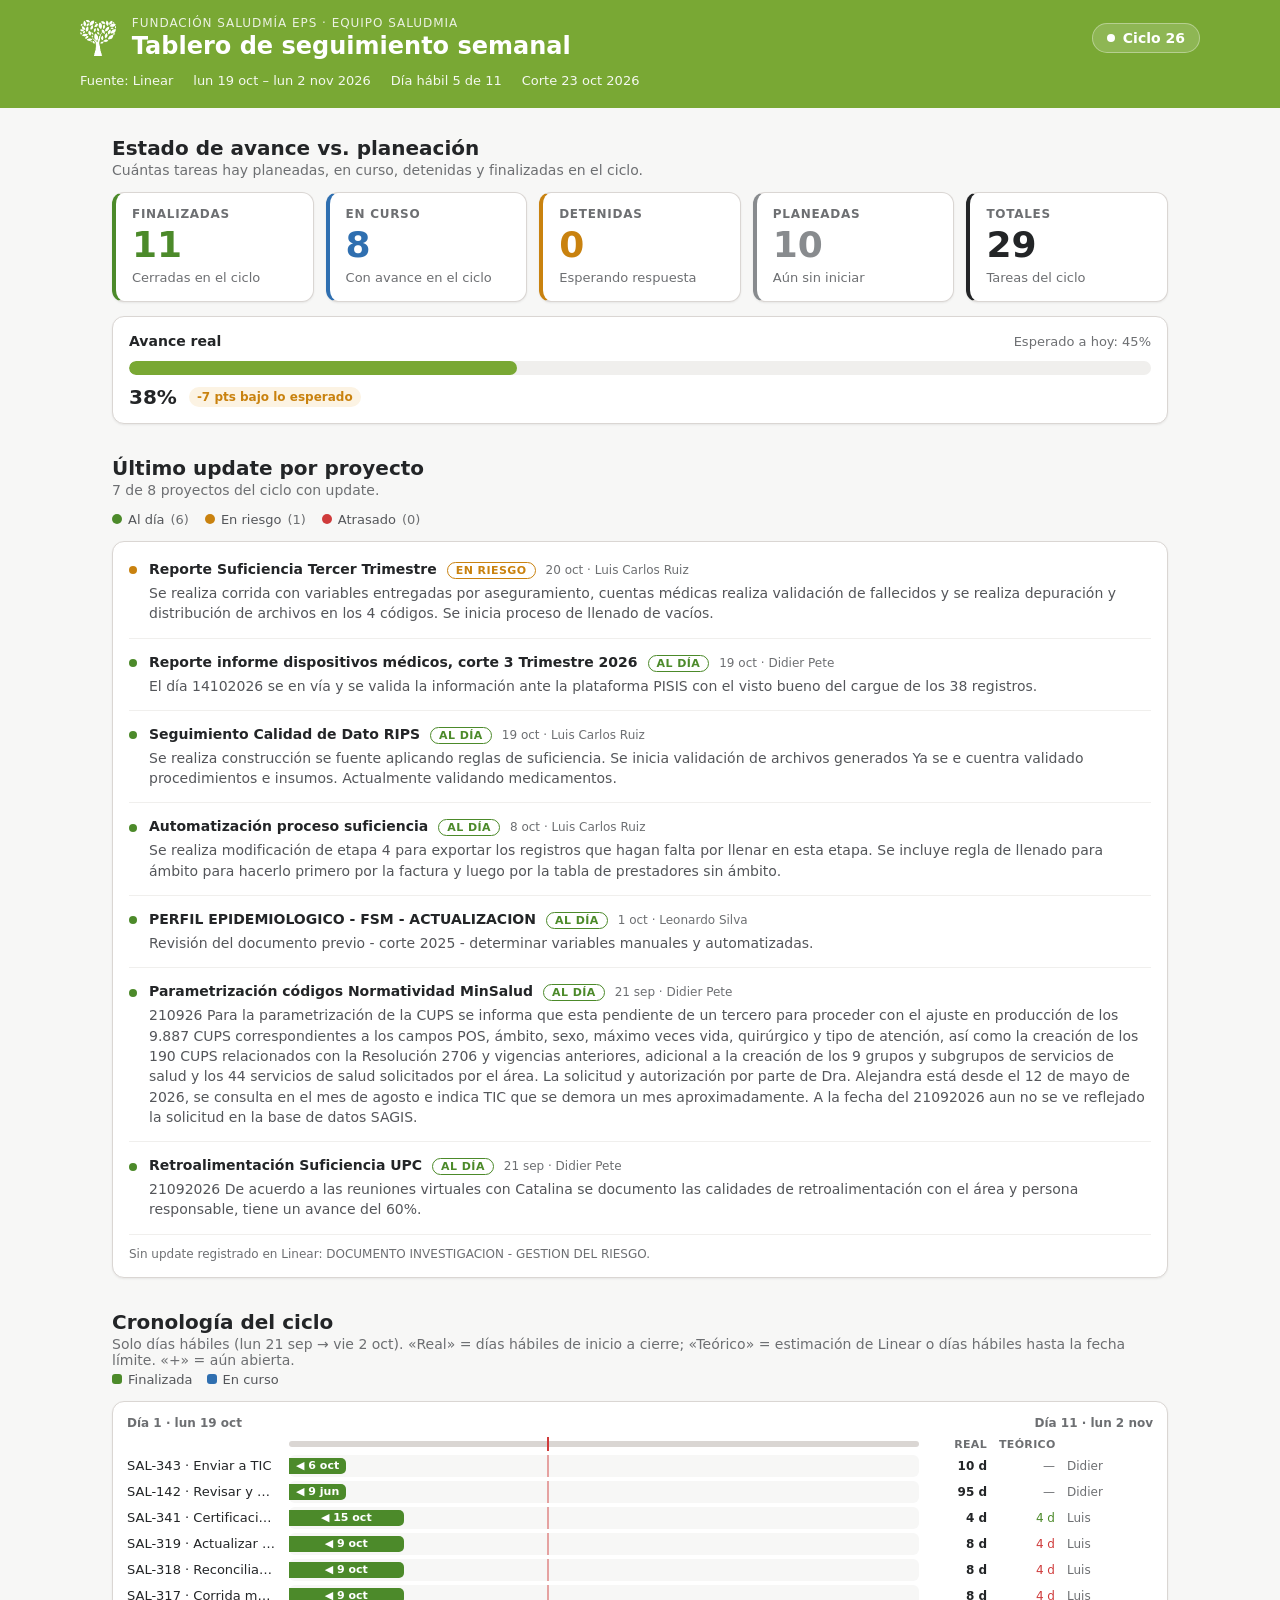
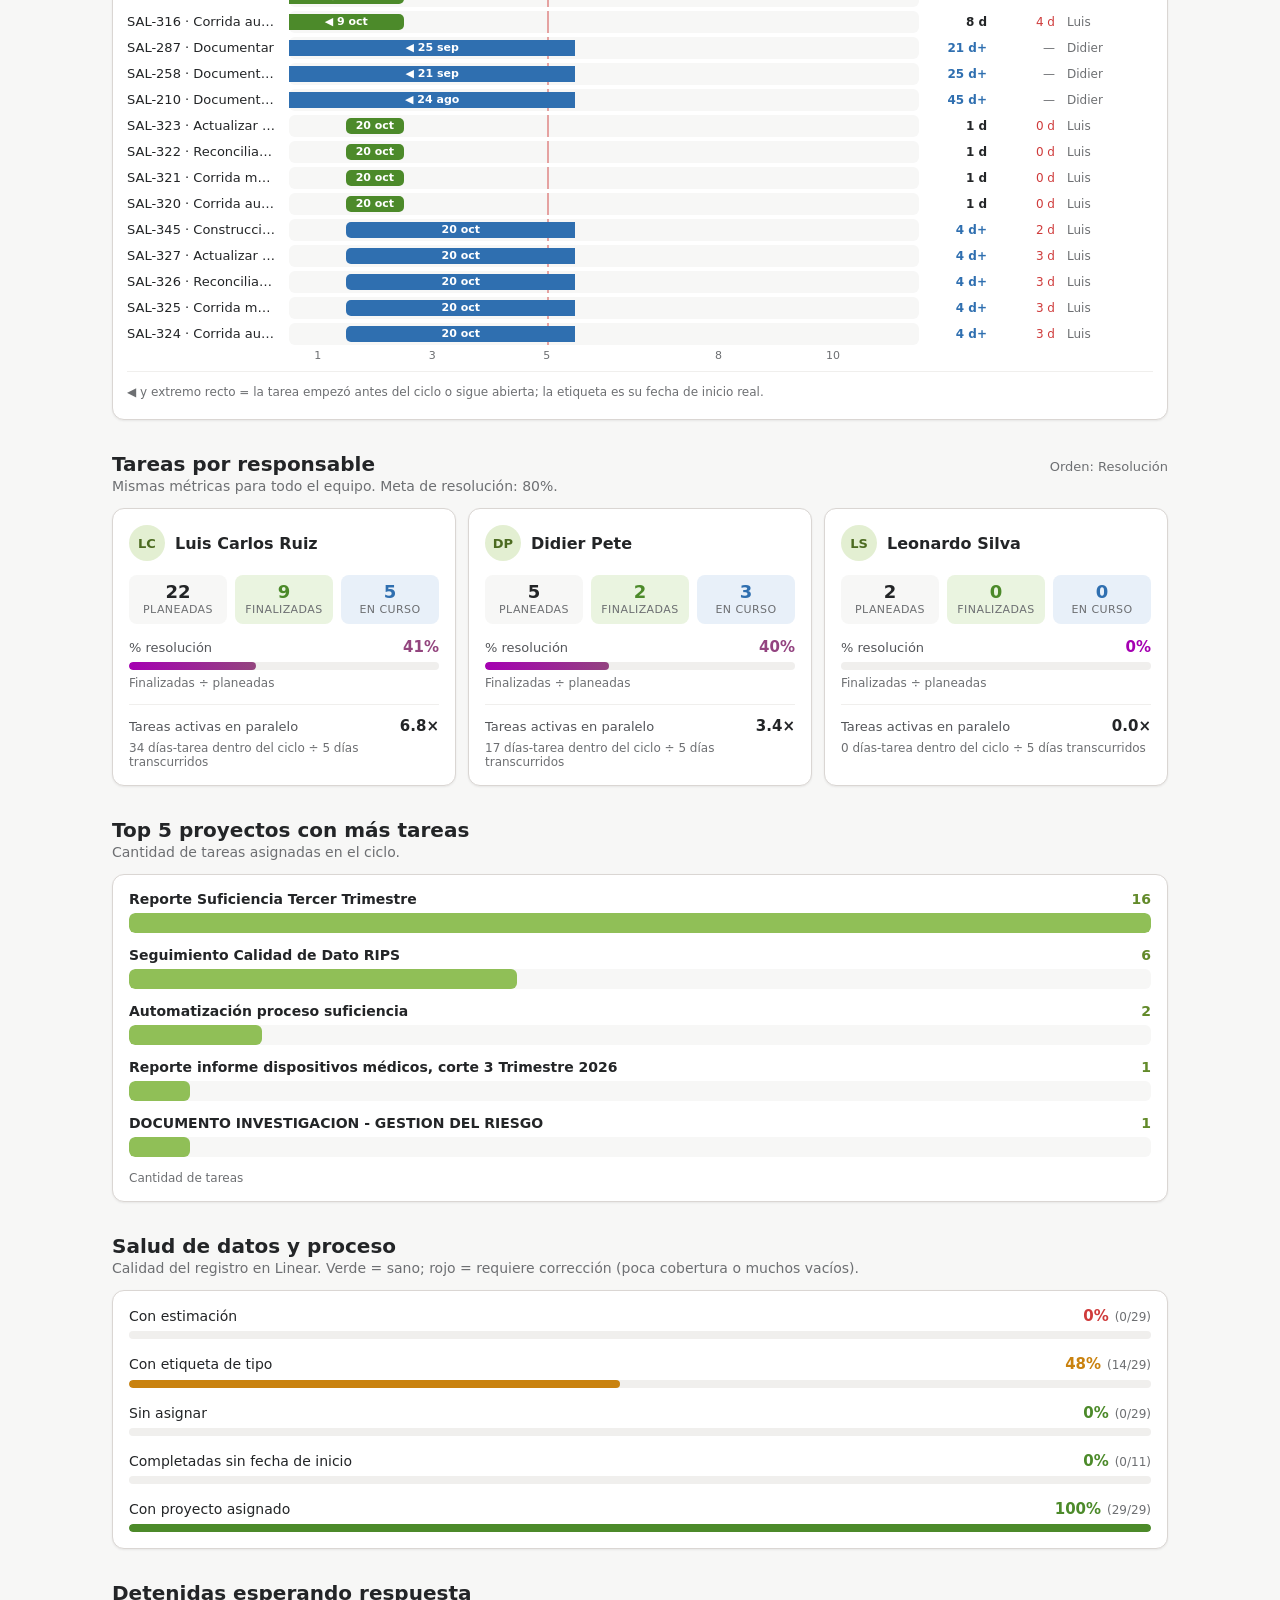
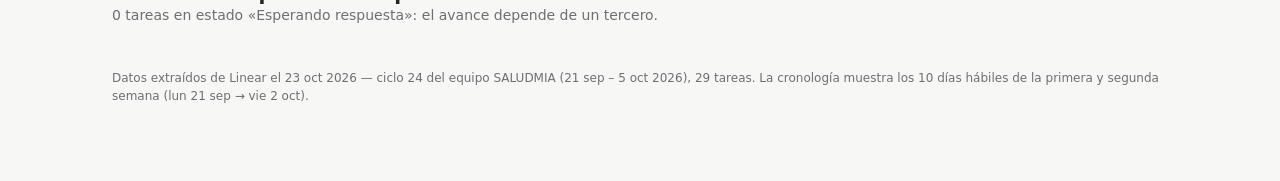
==== commit d1ab0fb1: "Tablero semanal: actualizacion 2026-10-23 11:56" ====
--- a/docs/index.html
+++ b/docs/index.html
@@ -44,7 +44,7 @@
    ══════════════════════════════════════════════════════════════════════ */
 // Datos inyectados por generar_reporte_ciclo.py (build_tablero_data). En Python
 // se reemplaza el marcador /*__DATA__*/ por el JSON del ciclo activo de Linear.
-const DATA = {"cycle": {"cicloInicio": 1792368000000, "hoy": 1792454400000, "diasHabiles": [1792368000000, 1792454400000, 1792540800000, 1792627200000, 1792713600000, 1792972800000, 1793059200000, 1793145600000, 1793232000000, 1793318400000, 1793577600000], "rangoFechas": "lun 19 oct – lun 2 nov 2026", "fechaInicio": "lun 19 oct", "fechaFin": "lun 2 nov", "actualizado": "20 oct 2026"}, "issues": [{"id": "SAL-354", "t": "Construcción de mockup del tablero de calidad de dato RIPS", "a": "Luis Carlos Ruiz", "p": "Seguimiento Calidad de Dato RIPS", "s": "unstarted", "ini": null, "fin": null, "est": null, "lab": 1, "due": "2026-11-02"}, {"id": "SAL-348", "t": "Cálculo de tasa_error_registro por prestador y mes + umbral mínimo de volumen", "a": "Luis Carlos Ruiz", "p": "Seguimiento Calidad de Dato RIPS", "s": "unstarted", "ini": null, "fin": null, "est": null, "lab": 1, "due": "2026-10-28"}, {"id": "SAL-347", "t": "Cálculo de tasa_error_campo (inválido) por variable y mes", "a": "Luis Carlos Ruiz", "p": "Seguimiento Calidad de Dato RIPS", "s": "unstarted", "ini": null, "fin": null, "est": null, "lab": 1, "due": "2026-10-26"}, {"id": "SAL-346", "t": "Cálculo de tasa_error_campo (faltante) por variable y mes", "a": "Luis Carlos Ruiz", "p": "Seguimiento Calidad de Dato RIPS", "s": "unstarted", "ini": null, "fin": null, "est": null, "lab": 1, "due": "2026-10-26"}, {"id": "SAL-345", "t": "Construcción del modelo dimensional de calidad de dato (hecho_calidad_dato_campo, hecho_calidad_dato_registro, dim_prestador, dim_variable, dim_tiempo)", "a": "Luis Carlos Ruiz", "p": "Seguimiento Calidad de Dato RIPS", "s": "unstarted", "ini": null, "fin": null, "est": null, "lab": 1, "due": "2026-10-21"}, {"id": "SAL-343", "t": "Enviar a TIC", "a": "Didier Pete", "p": "Reporte informe dispositivos médicos, corte 3 Trimestre 2026", "s": "completed", "ini": "2026-10-06", "fin": "2026-10-19", "est": null, "lab": 0, "due": null}, {"id": "SAL-341", "t": "Certificación de datos extraídos: reconciliación de conteos radicados vs. evaluados (TD-01) y validación de reglas de suficiencia aplicadas", "a": "Luis Carlos Ruiz", "p": "Seguimiento Calidad de Dato RIPS", "s": "started", "ini": "2026-10-15", "fin": null, "est": null, "lab": 1, "due": "2026-10-19"}, {"id": "SAL-332", "t": "Metoldologia Investigacion", "a": "Leonardo Silva", "p": "DOCUMENTO INVESTIGACION - GESTION DEL RIESGO", "s": "unstarted", "ini": null, "fin": null, "est": null, "lab": 0, "due": null}, {"id": "SAL-331", "t": "Actualizar runbook — Validación calidad", "a": "Luis Carlos Ruiz", "p": "Reporte Suficiencia Tercer Trimestre", "s": "unstarted", "ini": null, "fin": null, "est": null, "lab": 1, "due": "2026-10-26"}, {"id": "SAL-330", "t": "Reconciliación (automatizado vs. manual) — Validación calidad", "a": "Luis Carlos Ruiz", "p": "Reporte Suficiencia Tercer Trimestre", "s": "unstarted", "ini": null, "fin": null, "est": null, "lab": 0, "due": "2026-10-26"}, {"id": "SAL-329", "t": "Corrida manual de control — Validación calidad", "a": "Luis Carlos Ruiz", "p": "Reporte Suficiencia Tercer Trimestre", "s": "unstarted", "ini": null, "fin": null, "est": null, "lab": 0, "due": "2026-10-26"}, {"id": "SAL-328", "t": "Corrida automatizada — Validación calidad", "a": "Luis Carlos Ruiz", "p": "Reporte Suficiencia Tercer Trimestre", "s": "unstarted", "ini": null, "fin": null, "est": null, "lab": 1, "due": "2026-10-26"}, {"id": "SAL-327", "t": "Actualizar runbook — Llenado campos", "a": "Luis Carlos Ruiz", "p": "Reporte Suficiencia Tercer Trimestre", "s": "unstarted", "ini": null, "fin": null, "est": null, "lab": 1, "due": "2026-10-22"}, {"id": "SAL-326", "t": "Reconciliación (automatizado vs. manual) — Llenado campos", "a": "Luis Carlos Ruiz", "p": "Reporte Suficiencia Tercer Trimestre", "s": "unstarted", "ini": null, "fin": null, "est": null, "lab": 0, "due": "2026-10-22"}, {"id": "SAL-325", "t": "Corrida manual de control — Llenado campos", "a": "Luis Carlos Ruiz", "p": "Reporte Suficiencia Tercer Trimestre", "s": "unstarted", "ini": null, "fin": null, "est": null, "lab": 0, "due": "2026-10-22"}, {"id": "SAL-324", "t": "Corrida automatizada — Llenado campos", "a": "Luis Carlos Ruiz", "p": "Reporte Suficiencia Tercer Trimestre", "s": "unstarted", "ini": null, "fin": null, "est": null, "lab": 1, "due": "2026-10-22"}, {"id": "SAL-323", "t": "Actualizar runbook — Depuración-distribución", "a": "Luis Carlos Ruiz", "p": "Reporte Suficiencia Tercer Trimestre", "s": "unstarted", "ini": null, "fin": null, "est": null, "lab": 1, "due": "2026-10-19"}, {"id": "SAL-322", "t": "Reconciliación (automatizado vs. manual) — Depuración-distribución", "a": "Luis Carlos Ruiz", "p": "Reporte Suficiencia Tercer Trimestre", "s": "unstarted", "ini": null, "fin": null, "est": null, "lab": 0, "due": "2026-10-19"}, {"id": "SAL-321", "t": "Corrida manual de control — Depuración-distribución", "a": "Luis Carlos Ruiz", "p": "Reporte Suficiencia Tercer Trimestre", "s": "unstarted", "ini": null, "fin": null, "est": null, "lab": 0, "due": "2026-10-19"}, {"id": "SAL-320", "t": "Corrida automatizada — Depuración-distribución", "a": "Luis Carlos Ruiz", "p": "Reporte Suficiencia Tercer Trimestre", "s": "unstarted", "ini": null, "fin": null, "est": null, "lab": 1, "due": "2026-10-19"}, {"id": "SAL-319", "t": "Actualizar runbook — No afiliados-fallecidos", "a": "Luis Carlos Ruiz", "p": "Reporte Suficiencia Tercer Trimestre", "s": "started", "ini": "2026-10-09", "fin": null, "est": null, "lab": 1, "due": "2026-10-14"}, {"id": "SAL-318", "t": "Reconciliación (automatizado vs. manual) — No afiliados-fallecidos", "a": "Luis Carlos Ruiz", "p": "Reporte Suficiencia Tercer Trimestre", "s": "started", "ini": "2026-10-09", "fin": null, "est": null, "lab": 0, "due": "2026-10-14"}, {"id": "SAL-317", "t": "Corrida manual de control — No afiliados-fallecidos", "a": "Luis Carlos Ruiz", "p": "Reporte Suficiencia Tercer Trimestre", "s": "started", "ini": "2026-10-09", "fin": null, "est": null, "lab": 0, "due": "2026-10-14"}, {"id": "SAL-316", "t": "Corrida automatizada — No afiliados-fallecidos", "a": "Luis Carlos Ruiz", "p": "Reporte Suficiencia Tercer Trimestre", "s": "started", "ini": "2026-10-09", "fin": null, "est": null, "lab": 1, "due": "2026-10-14"}, {"id": "SAL-311", "t": "Revision y evaluacion de variables", "a": "Leonardo Silva", "p": "PERFIL EPIDEMIOLOGICO - FSM - ACTUALIZACION", "s": "unstarted", "ini": null, "fin": null, "est": null, "lab": 0, "due": null}, {"id": "SAL-287", "t": "Documentar", "a": "Didier Pete", "p": "Retroalimentación Suficiencia UPC", "s": "started", "ini": "2026-09-25", "fin": null, "est": null, "lab": 0, "due": null}, {"id": "SAL-258", "t": "Documentación suficiencia", "a": "Didier Pete", "p": "Automatización proceso suficiencia", "s": "started", "ini": "2026-09-21", "fin": null, "est": null, "lab": 0, "due": null}, {"id": "SAL-210", "t": "Documentar reglas por tipo de archivo", "a": "Didier Pete", "p": "Automatización proceso suficiencia", "s": "started", "ini": "2026-08-24", "fin": null, "est": null, "lab": 0, "due": null}, {"id": "SAL-142", "t": "Revisar y validar sobre la solicitud de parametrizar los códigos cup", "a": "Didier Pete", "p": "Parametrización códigos Normatividad MinSalud", "s": "completed", "ini": "2026-06-09", "fin": "2026-10-19", "est": null, "lab": 0, "due": null}], "updates": [{"p": "Reporte informe dispositivos médicos, corte 3 Trimestre 2026", "f": "19 oct", "orden": "2026-10-19", "salud": "onTrack", "autor": "Didier Pete", "txt": "El día 14102026 se en vía y se valida la información ante la plataforma PISIS con el visto bueno del cargue de los 38 registros."}, {"p": "Reporte Suficiencia Tercer Trimestre", "f": "19 oct", "orden": "2026-10-19", "salud": "atRisk", "autor": "Luis Carlos Ruiz", "txt": "Se recibe respuesta y se sostiene reunión con TIC y cuentas médicas para revisión de fallecidos. Se define que se regeneran los archivos con cambios en la fecha de prestación y diagnósticos en medicamentos que no están apareciendo. A la espera de envío para inclusión de variables BDUA."}, {"p": "PERFIL EPIDEMIOLOGICO - FSM - ACTUALIZACION", "f": "1 oct", "orden": "2026-10-01", "salud": "onTrack", "autor": "Leonardo Silva", "txt": "Revisión del documento previo - corte 2025 - determinar variables manuales y automatizadas."}, {"p": "Completar campos zona y etnia BDUA, corte 2026-06", "f": "30 sep", "orden": "2026-09-30", "salud": "onTrack", "autor": "Didier Pete", "txt": "Se envía por medio del correo la base con los campos solicitados de zona y etnia diligenciados."}, {"p": "Generar consolidado CAC, corte 2026-09", "f": "30 sep", "orden": "2026-09-30", "salud": "onTrack", "autor": "Didier Pete", "txt": "Se envía por medio del correo el link de la base con el consolidado de los diagnósticos de la CAC ."}, {"p": "ACTUALIZACION MODELO ATENCION INTEGRAL", "f": "5 oct", "orden": "2026-10-05", "salud": "onTrack", "autor": "Leonardo Silva", "txt": "Se realiza envio del documento a direccion de calidad para revision."}, {"p": "Alimentar archivo CUM_IUM", "f": "28 sep", "orden": "2026-09-28", "salud": "onTrack", "autor": "Didier Pete", "txt": "El día 28092026 se envía por correo el archivo consolidado de CUM_IUM a Ing. Luis Carlos y también se comparte el informe."}, {"p": "Tablero de seguimiento", "f": "24 sep", "orden": "2026-09-24", "salud": "onTrack", "autor": "Luis Carlos Ruiz", "txt": "Se presenta el tablero a la dra Alejandra. Se espera cargue de actividades por parte del dr Leonardo para presentación del tablero a la gerencia con la información actualizada. Fecha de presentación: 28/09/2026"}, {"p": "Seguimiento perfilamiento individual", "f": "29 sep", "orden": "2026-09-29", "salud": "onTrack", "autor": "Leonardo Silva", "txt": "Se recibe usuario y contraseña de plataforma para realizar analisis de información con el objetivo de proceder a revisar cadena de informacion"}, {"p": "Seguimiento Calidad de Dato RIPS", "f": "19 oct", "orden": "2026-10-19", "salud": "onTrack", "autor": "Luis Carlos Ruiz", "txt": "Se realiza construcción se fuente aplicando reglas de suficiencia. Se inicia validación de archivos generados Ya se e cuentra validado procedimientos e insumos. Actualmente validando medicamentos."}, {"p": "Informe Dispositivos Médicos", "f": "22 sep", "orden": "2026-09-22", "salud": "onTrack", "autor": "Didier Pete", "txt": "22092026\n\nSe envía por correo las consideraciones a tener en cuenta sobre la consulta SQL de dispositivos médicos:\n\n\\-Hoja Homologados: se valida que los datos de la variable código Invima crucen con la tabla de referencia de dispositivos médicos, el 73% de los códigos si cruzan,  el 13% se ajusta el código y el 14% no iría porque no cruza con la descripción, marca o referencia de la tabla de referencia.\n\n\\-Hoja **Homologados_val_tab_ref_dm_v2: en esta hoja se realiza un consolidado de acuerdo a la depuración anterior, donde se agregan nuevos códigos homólogos de dispositivos médicos emitidos en la circular 23 de 2026. Esta hoja se debe tomar de referente para realizar el informe de dispositivos médicos.**\n\n\\-Hoja ESTRUCTURA_FINAL para el ejercicio realizado con corte de julio a agosto faltarían los siguientes dispositivos médicos: **balón TCPA**, **placa**, desfibriladores transvenosos **bicameral y unicameral.**\n\n**Nota:**\n\n\\-Para el siguiente código de servicio 76231 con descripción \"SISTEMA DE IMPLANTE COCLEAR (76231)\" se revisa en la historia clínica pero como no tiene una marca ni referencia no se puedo colocar el código de la tabla de referencia de los dispositivos médicos por lo tanto va vacío.\n\n\\-La búsqueda de los dispositivos médicos en la base de datos de SAGIS se debe tener en cuenta la concatenación de código del servicio y el nombre del servicio, ya que muchas veces el prestador solo coloca el código, nombre, o a veces puede venir el mismo código con diferente nombre.\n\n\\-Se revisa en la base de datos SAGIS y no hay servicios para los dispositivos médicos de implante para cornea: anillo intracorneal y segmento anular intracorneal, se debe tener en cuenta la revisión para los posteriores informes.\n\n\\-Se comparte el archivo de la tabla de referencia de los dispositivos médicos, precio de los dispositivos médicos de la FSM EPS y regulación de precios."}, {"p": "Retroalimentación Suficiencia UPC", "f": "21 sep", "orden": "2026-09-21", "salud": "onTrack", "autor": "Didier Pete", "txt": "21092026\n\nDe acuerdo a las reuniones virtuales con Catalina se documento las calidades de retroalimentación con el área y persona responsable, tiene un avance del 60%."}, {"p": "Metodología Investigación FCV", "f": "21 sep", "orden": "2026-09-21", "salud": "onTrack", "autor": "Leonardo Silva", "txt": "El dia 18 de sept se realiza reunion con el Dr. Anderson en donde se establecen nuevos grupos de patologias como CAC, enfermedad laboral, asi mismo como un nuevo modelo de diagrama para evaluar costo en tiempo."}, {"p": "Corrida simulacro de suficiencia", "f": "1 oct", "orden": "2026-10-01", "salud": "offTrack", "autor": "Luis Carlos Ruiz", "txt": "Se finaliza el simulacro de suficiencia donde se informa que **no cumplimos con la totalidad de las actividades**. Se tuvo un avance del **72%** del total de los procesos definidos y acordados. El proceso se detuvo en el llenado de registros vacíos de ámbitos y medicamentos."}, {"p": "Piloto Cuenta Alto Costo", "f": "18 jun", "orden": "2026-06-18", "salud": "onTrack", "autor": "Luis Carlos Ruiz", "txt": "Revisión con Luis Calderón para entendimiento de corrida de scripts y llenado de tablas"}, {"p": "Capacidad instalada IMAP", "f": "9 jun", "orden": "2026-06-09", "salud": "onTrack", "autor": "Luis Carlos Ruiz", "txt": "A la espera de CUPS para extracción de información"}, {"p": "Parametrización códigos Normatividad MinSalud", "f": "21 sep", "orden": "2026-09-21", "salud": "onTrack", "autor": "Didier Pete", "txt": "210926\n\nPara la parametrización de la CUPS se informa que esta pendiente de un tercero para proceder con el ajuste en producción de los 9.887 CUPS correspondientes a los campos POS, ámbito, sexo, máximo veces vida, quirúrgico y tipo de atención, así como la creación de los 190 CUPS relacionados con la Resolución 2706 y vigencias anteriores, adicional a la creación de los 9 grupos y subgrupos de servicios de salud y los 44 servicios de salud solicitados por el área. La solicitud y autorización por parte de Dra. Alejandra está desde el 12 de mayo de 2026, se consulta en el mes de agosto e indica TIC que se demora un mes aproximadamente. A la fecha del 21092026 aun no se ve reflejado la solicitud en la base de datos SAGIS."}, {"p": "Obesidad - IMAP", "f": "1 jun", "orden": "2026-06-01", "salud": "onTrack", "autor": "Luis Carlos Ruiz", "txt": "Definir propuesta de programa desde EPS para presentar propuesta a IMAP. Por agendar reunión con IMAP para definir los pasos siguientes o encontrar un prestador que lo ejecute."}, {"p": "Indicadores UAD", "f": "29 sep", "orden": "2026-09-29", "salud": "onTrack", "autor": "Luis Carlos Ruiz", "txt": "Se define construir un sitio web estático que muestre los indicadores de la unidad. A cargo de Luis Carlos."}, {"p": "Revisión mensual de RIPS", "f": "9 jun", "orden": "2026-06-09", "salud": "onTrack", "autor": "Didier Pete", "txt": "Se avanzo en el tipo 2, esta pendiente la retroalimentación por parte de Catalina, 050626\n\nSe dio inicio con el tipo 3. 050626"}, {"p": "Manual de funciones UAD", "f": "9 jun", "orden": "2026-06-09", "salud": "onTrack", "autor": "Didier Pete", "txt": "Buenos días, Dr. Alejandra.\n\nPor medio del presente solicitamos amablemente la revisión y aprobación del manual de funciones de la Unidad de Análisis de Datos.\n\nAgradezco la atención.\n\n090626"}, {"p": "Perfil Epidemiológico FSM EPS", "f": "8 may", "orden": "2026-05-08", "salud": "onTrack", "autor": "Luis Carlos Ruiz", "txt": "Se cierra el proyecto con la entrega del documento y la socialización con las áreas involucradas. El paso siguiente es documentar el proceso para el próximo año."}, {"p": "Lanzamiento de cuestionario de perfilamiento", "f": "1 jun", "orden": "2026-06-01", "salud": "onTrack", "autor": "Luis Carlos Ruiz", "txt": "Se define la fecha de inicio de aplicación para el 9 de junio. 25 preguntas iniciales para cuestionario y 43 adicionales para envío masivo. Se define asistencia a plenaria para inquietudes, envío de preguntas a ing. Jairo. Instructivos sobre definiciones en preguntas."}, {"p": "Automatización proceso suficiencia", "f": "8 oct", "orden": "2026-10-08", "salud": "onTrack", "autor": "Luis Carlos Ruiz", "txt": "Se realiza modificación de etapa 4 para exportar los registros que hagan falta por llenar en esta etapa. Se incluye regla de llenado para ámbito para hacerlo primero por la factura y luego por la tabla de prestadores sin ámbito."}, {"p": "Incapacidades", "f": "29 sep", "orden": "2026-09-29", "salud": "onTrack", "autor": "Luis Carlos Ruiz", "txt": "Se define que el producto a entregar es un tablero para realizar seguimiento al coomportamiento de incapacidades. El dr. Leonardo hará la definición y el levantamiento de requerimientos para la construcción."}, {"p": "Perfil Epidemiológico IMAP", "f": "1 jun", "orden": "2026-06-01", "salud": "onTrack", "autor": "Luis Carlos Ruiz", "txt": "Se entrega perfil al IMAP. A la espera de validación y aprobación de documento."}], "detenidas": [], "props": {"cicloLabel": "Ciclo 26", "metaResolucion": 80, "ordenResponsables": "Resolución", "mostrarCronologia": true, "mostrarEsfuerzo": true}};
+const DATA = {"cycle": {"cicloInicio": 1792368000000, "hoy": 1792713600000, "diasHabiles": [1792368000000, 1792454400000, 1792540800000, 1792627200000, 1792713600000, 1792972800000, 1793059200000, 1793145600000, 1793232000000, 1793318400000, 1793577600000], "rangoFechas": "lun 19 oct – lun 2 nov 2026", "fechaInicio": "lun 19 oct", "fechaFin": "lun 2 nov", "actualizado": "23 oct 2026"}, "issues": [{"id": "SAL-354", "t": "Construcción de mockup del tablero de calidad de dato RIPS", "a": "Luis Carlos Ruiz", "p": "Seguimiento Calidad de Dato RIPS", "s": "unstarted", "ini": null, "fin": null, "est": null, "lab": 1, "due": "2026-11-02"}, {"id": "SAL-348", "t": "Cálculo de tasa_error_registro por prestador y mes + umbral mínimo de volumen", "a": "Luis Carlos Ruiz", "p": "Seguimiento Calidad de Dato RIPS", "s": "unstarted", "ini": null, "fin": null, "est": null, "lab": 1, "due": "2026-10-28"}, {"id": "SAL-347", "t": "Cálculo de tasa_error_campo (inválido) por variable y mes", "a": "Luis Carlos Ruiz", "p": "Seguimiento Calidad de Dato RIPS", "s": "unstarted", "ini": null, "fin": null, "est": null, "lab": 1, "due": "2026-10-26"}, {"id": "SAL-346", "t": "Cálculo de tasa_error_campo (faltante) por variable y mes", "a": "Luis Carlos Ruiz", "p": "Seguimiento Calidad de Dato RIPS", "s": "unstarted", "ini": null, "fin": null, "est": null, "lab": 1, "due": "2026-10-26"}, {"id": "SAL-345", "t": "Construcción del modelo dimensional de calidad de dato (hecho_calidad_dato_campo, hecho_calidad_dato_registro, dim_prestador, dim_variable, dim_tiempo)", "a": "Luis Carlos Ruiz", "p": "Seguimiento Calidad de Dato RIPS", "s": "started", "ini": "2026-10-20", "fin": null, "est": null, "lab": 1, "due": "2026-10-21"}, {"id": "SAL-343", "t": "Enviar a TIC", "a": "Didier Pete", "p": "Reporte informe dispositivos médicos, corte 3 Trimestre 2026", "s": "completed", "ini": "2026-10-06", "fin": "2026-10-19", "est": null, "lab": 0, "due": null}, {"id": "SAL-341", "t": "Certificación de datos extraídos: reconciliación de conteos radicados vs. evaluados (TD-01) y validación de reglas de suficiencia aplicadas", "a": "Luis Carlos Ruiz", "p": "Seguimiento Calidad de Dato RIPS", "s": "completed", "ini": "2026-10-15", "fin": "2026-10-20", "est": null, "lab": 1, "due": "2026-10-20"}, {"id": "SAL-332", "t": "Metoldologia Investigacion", "a": "Leonardo Silva", "p": "DOCUMENTO INVESTIGACION - GESTION DEL RIESGO", "s": "unstarted", "ini": null, "fin": null, "est": null, "lab": 0, "due": null}, {"id": "SAL-331", "t": "Actualizar runbook — Validación calidad", "a": "Luis Carlos Ruiz", "p": "Reporte Suficiencia Tercer Trimestre", "s": "unstarted", "ini": null, "fin": null, "est": null, "lab": 1, "due": "2026-10-26"}, {"id": "SAL-330", "t": "Reconciliación (automatizado vs. manual) — Validación calidad", "a": "Luis Carlos Ruiz", "p": "Reporte Suficiencia Tercer Trimestre", "s": "unstarted", "ini": null, "fin": null, "est": null, "lab": 0, "due": "2026-10-26"}, {"id": "SAL-329", "t": "Corrida manual de control — Validación calidad", "a": "Luis Carlos Ruiz", "p": "Reporte Suficiencia Tercer Trimestre", "s": "unstarted", "ini": null, "fin": null, "est": null, "lab": 0, "due": "2026-10-26"}, {"id": "SAL-328", "t": "Corrida automatizada — Validación calidad", "a": "Luis Carlos Ruiz", "p": "Reporte Suficiencia Tercer Trimestre", "s": "unstarted", "ini": null, "fin": null, "est": null, "lab": 1, "due": "2026-10-26"}, {"id": "SAL-327", "t": "Actualizar runbook — Llenado campos", "a": "Luis Carlos Ruiz", "p": "Reporte Suficiencia Tercer Trimestre", "s": "started", "ini": "2026-10-20", "fin": null, "est": null, "lab": 1, "due": "2026-10-22"}, {"id": "SAL-326", "t": "Reconciliación (automatizado vs. manual) — Llenado campos", "a": "Luis Carlos Ruiz", "p": "Reporte Suficiencia Tercer Trimestre", "s": "started", "ini": "2026-10-20", "fin": null, "est": null, "lab": 0, "due": "2026-10-22"}, {"id": "SAL-325", "t": "Corrida manual de control — Llenado campos", "a": "Luis Carlos Ruiz", "p": "Reporte Suficiencia Tercer Trimestre", "s": "started", "ini": "2026-10-20", "fin": null, "est": null, "lab": 0, "due": "2026-10-22"}, {"id": "SAL-324", "t": "Corrida automatizada — Llenado campos", "a": "Luis Carlos Ruiz", "p": "Reporte Suficiencia Tercer Trimestre", "s": "started", "ini": "2026-10-20", "fin": null, "est": null, "lab": 1, "due": "2026-10-22"}, {"id": "SAL-323", "t": "Actualizar runbook — Depuración-distribución", "a": "Luis Carlos Ruiz", "p": "Reporte Suficiencia Tercer Trimestre", "s": "completed", "ini": "2026-10-20", "fin": "2026-10-20", "est": null, "lab": 1, "due": "2026-10-19"}, {"id": "SAL-322", "t": "Reconciliación (automatizado vs. manual) — Depuración-distribución", "a": "Luis Carlos Ruiz", "p": "Reporte Suficiencia Tercer Trimestre", "s": "completed", "ini": "2026-10-20", "fin": "2026-10-20", "est": null, "lab": 0, "due": "2026-10-19"}, {"id": "SAL-321", "t": "Corrida manual de control — Depuración-distribución", "a": "Luis Carlos Ruiz", "p": "Reporte Suficiencia Tercer Trimestre", "s": "completed", "ini": "2026-10-20", "fin": "2026-10-20", "est": null, "lab": 0, "due": "2026-10-19"}, {"id": "SAL-320", "t": "Corrida automatizada — Depuración-distribución", "a": "Luis Carlos Ruiz", "p": "Reporte Suficiencia Tercer Trimestre", "s": "completed", "ini": "2026-10-20", "fin": "2026-10-20", "est": null, "lab": 1, "due": "2026-10-19"}, {"id": "SAL-319", "t": "Actualizar runbook — No afiliados-fallecidos", "a": "Luis Carlos Ruiz", "p": "Reporte Suficiencia Tercer Trimestre", "s": "completed", "ini": "2026-10-09", "fin": "2026-10-20", "est": null, "lab": 1, "due": "2026-10-14"}, {"id": "SAL-318", "t": "Reconciliación (automatizado vs. manual) — No afiliados-fallecidos", "a": "Luis Carlos Ruiz", "p": "Reporte Suficiencia Tercer Trimestre", "s": "completed", "ini": "2026-10-09", "fin": "2026-10-20", "est": null, "lab": 0, "due": "2026-10-14"}, {"id": "SAL-317", "t": "Corrida manual de control — No afiliados-fallecidos", "a": "Luis Carlos Ruiz", "p": "Reporte Suficiencia Tercer Trimestre", "s": "completed", "ini": "2026-10-09", "fin": "2026-10-20", "est": null, "lab": 0, "due": "2026-10-14"}, {"id": "SAL-316", "t": "Corrida automatizada — No afiliados-fallecidos", "a": "Luis Carlos Ruiz", "p": "Reporte Suficiencia Tercer Trimestre", "s": "completed", "ini": "2026-10-09", "fin": "2026-10-20", "est": null, "lab": 1, "due": "2026-10-14"}, {"id": "SAL-311", "t": "Revision y evaluacion de variables", "a": "Leonardo Silva", "p": "PERFIL EPIDEMIOLOGICO - FSM - ACTUALIZACION", "s": "unstarted", "ini": null, "fin": null, "est": null, "lab": 0, "due": null}, {"id": "SAL-287", "t": "Documentar", "a": "Didier Pete", "p": "Retroalimentación Suficiencia UPC", "s": "started", "ini": "2026-09-25", "fin": null, "est": null, "lab": 0, "due": null}, {"id": "SAL-258", "t": "Documentación suficiencia", "a": "Didier Pete", "p": "Automatización proceso suficiencia", "s": "started", "ini": "2026-09-21", "fin": null, "est": null, "lab": 0, "due": null}, {"id": "SAL-210", "t": "Documentar reglas por tipo de archivo", "a": "Didier Pete", "p": "Automatización proceso suficiencia", "s": "started", "ini": "2026-08-24", "fin": null, "est": null, "lab": 0, "due": null}, {"id": "SAL-142", "t": "Revisar y validar sobre la solicitud de parametrizar los códigos cup", "a": "Didier Pete", "p": "Parametrización códigos Normatividad MinSalud", "s": "completed", "ini": "2026-06-09", "fin": "2026-10-19", "est": null, "lab": 0, "due": null}], "updates": [{"p": "Reporte informe dispositivos médicos, corte 3 Trimestre 2026", "f": "19 oct", "orden": "2026-10-19", "salud": "onTrack", "autor": "Didier Pete", "txt": "El día 14102026 se en vía y se valida la información ante la plataforma PISIS con el visto bueno del cargue de los 38 registros."}, {"p": "Reporte Suficiencia Tercer Trimestre", "f": "20 oct", "orden": "2026-10-20", "salud": "atRisk", "autor": "Luis Carlos Ruiz", "txt": "Se realiza corrida con variables entregadas por aseguramiento, cuentas médicas realiza validación de fallecidos y se realiza depuración y distribución de archivos en los 4 códigos. Se inicia proceso de llenado de vacíos."}, {"p": "PERFIL EPIDEMIOLOGICO - FSM - ACTUALIZACION", "f": "1 oct", "orden": "2026-10-01", "salud": "onTrack", "autor": "Leonardo Silva", "txt": "Revisión del documento previo - corte 2025 - determinar variables manuales y automatizadas."}, {"p": "Completar campos zona y etnia BDUA, corte 2026-06", "f": "30 sep", "orden": "2026-09-30", "salud": "onTrack", "autor": "Didier Pete", "txt": "Se envía por medio del correo la base con los campos solicitados de zona y etnia diligenciados."}, {"p": "Generar consolidado CAC, corte 2026-09", "f": "30 sep", "orden": "2026-09-30", "salud": "onTrack", "autor": "Didier Pete", "txt": "Se envía por medio del correo el link de la base con el consolidado de los diagnósticos de la CAC ."}, {"p": "ACTUALIZACION MODELO ATENCION INTEGRAL", "f": "5 oct", "orden": "2026-10-05", "salud": "onTrack", "autor": "Leonardo Silva", "txt": "Se realiza envio del documento a direccion de calidad para revision."}, {"p": "Alimentar archivo CUM_IUM", "f": "28 sep", "orden": "2026-09-28", "salud": "onTrack", "autor": "Didier Pete", "txt": "El día 28092026 se envía por correo el archivo consolidado de CUM_IUM a Ing. Luis Carlos y también se comparte el informe."}, {"p": "Tablero de seguimiento", "f": "24 sep", "orden": "2026-09-24", "salud": "onTrack", "autor": "Luis Carlos Ruiz", "txt": "Se presenta el tablero a la dra Alejandra. Se espera cargue de actividades por parte del dr Leonardo para presentación del tablero a la gerencia con la información actualizada. Fecha de presentación: 28/09/2026"}, {"p": "Seguimiento perfilamiento individual", "f": "29 sep", "orden": "2026-09-29", "salud": "onTrack", "autor": "Leonardo Silva", "txt": "Se recibe usuario y contraseña de plataforma para realizar analisis de información con el objetivo de proceder a revisar cadena de informacion"}, {"p": "Seguimiento Calidad de Dato RIPS", "f": "19 oct", "orden": "2026-10-19", "salud": "onTrack", "autor": "Luis Carlos Ruiz", "txt": "Se realiza construcción se fuente aplicando reglas de suficiencia. Se inicia validación de archivos generados Ya se e cuentra validado procedimientos e insumos. Actualmente validando medicamentos."}, {"p": "Informe Dispositivos Médicos", "f": "22 sep", "orden": "2026-09-22", "salud": "onTrack", "autor": "Didier Pete", "txt": "22092026\n\nSe envía por correo las consideraciones a tener en cuenta sobre la consulta SQL de dispositivos médicos:\n\n\\-Hoja Homologados: se valida que los datos de la variable código Invima crucen con la tabla de referencia de dispositivos médicos, el 73% de los códigos si cruzan,  el 13% se ajusta el código y el 14% no iría porque no cruza con la descripción, marca o referencia de la tabla de referencia.\n\n\\-Hoja **Homologados_val_tab_ref_dm_v2: en esta hoja se realiza un consolidado de acuerdo a la depuración anterior, donde se agregan nuevos códigos homólogos de dispositivos médicos emitidos en la circular 23 de 2026. Esta hoja se debe tomar de referente para realizar el informe de dispositivos médicos.**\n\n\\-Hoja ESTRUCTURA_FINAL para el ejercicio realizado con corte de julio a agosto faltarían los siguientes dispositivos médicos: **balón TCPA**, **placa**, desfibriladores transvenosos **bicameral y unicameral.**\n\n**Nota:**\n\n\\-Para el siguiente código de servicio 76231 con descripción \"SISTEMA DE IMPLANTE COCLEAR (76231)\" se revisa en la historia clínica pero como no tiene una marca ni referencia no se puedo colocar el código de la tabla de referencia de los dispositivos médicos por lo tanto va vacío.\n\n\\-La búsqueda de los dispositivos médicos en la base de datos de SAGIS se debe tener en cuenta la concatenación de código del servicio y el nombre del servicio, ya que muchas veces el prestador solo coloca el código, nombre, o a veces puede venir el mismo código con diferente nombre.\n\n\\-Se revisa en la base de datos SAGIS y no hay servicios para los dispositivos médicos de implante para cornea: anillo intracorneal y segmento anular intracorneal, se debe tener en cuenta la revisión para los posteriores informes.\n\n\\-Se comparte el archivo de la tabla de referencia de los dispositivos médicos, precio de los dispositivos médicos de la FSM EPS y regulación de precios."}, {"p": "Retroalimentación Suficiencia UPC", "f": "21 sep", "orden": "2026-09-21", "salud": "onTrack", "autor": "Didier Pete", "txt": "21092026\n\nDe acuerdo a las reuniones virtuales con Catalina se documento las calidades de retroalimentación con el área y persona responsable, tiene un avance del 60%."}, {"p": "Metodología Investigación FCV", "f": "21 sep", "orden": "2026-09-21", "salud": "onTrack", "autor": "Leonardo Silva", "txt": "El dia 18 de sept se realiza reunion con el Dr. Anderson en donde se establecen nuevos grupos de patologias como CAC, enfermedad laboral, asi mismo como un nuevo modelo de diagrama para evaluar costo en tiempo."}, {"p": "Corrida simulacro de suficiencia", "f": "1 oct", "orden": "2026-10-01", "salud": "offTrack", "autor": "Luis Carlos Ruiz", "txt": "Se finaliza el simulacro de suficiencia donde se informa que **no cumplimos con la totalidad de las actividades**. Se tuvo un avance del **72%** del total de los procesos definidos y acordados. El proceso se detuvo en el llenado de registros vacíos de ámbitos y medicamentos."}, {"p": "Piloto Cuenta Alto Costo", "f": "18 jun", "orden": "2026-06-18", "salud": "onTrack", "autor": "Luis Carlos Ruiz", "txt": "Revisión con Luis Calderón para entendimiento de corrida de scripts y llenado de tablas"}, {"p": "Capacidad instalada IMAP", "f": "9 jun", "orden": "2026-06-09", "salud": "onTrack", "autor": "Luis Carlos Ruiz", "txt": "A la espera de CUPS para extracción de información"}, {"p": "Parametrización códigos Normatividad MinSalud", "f": "21 sep", "orden": "2026-09-21", "salud": "onTrack", "autor": "Didier Pete", "txt": "210926\n\nPara la parametrización de la CUPS se informa que esta pendiente de un tercero para proceder con el ajuste en producción de los 9.887 CUPS correspondientes a los campos POS, ámbito, sexo, máximo veces vida, quirúrgico y tipo de atención, así como la creación de los 190 CUPS relacionados con la Resolución 2706 y vigencias anteriores, adicional a la creación de los 9 grupos y subgrupos de servicios de salud y los 44 servicios de salud solicitados por el área. La solicitud y autorización por parte de Dra. Alejandra está desde el 12 de mayo de 2026, se consulta en el mes de agosto e indica TIC que se demora un mes aproximadamente. A la fecha del 21092026 aun no se ve reflejado la solicitud en la base de datos SAGIS."}, {"p": "Obesidad - IMAP", "f": "1 jun", "orden": "2026-06-01", "salud": "onTrack", "autor": "Luis Carlos Ruiz", "txt": "Definir propuesta de programa desde EPS para presentar propuesta a IMAP. Por agendar reunión con IMAP para definir los pasos siguientes o encontrar un prestador que lo ejecute."}, {"p": "Indicadores UAD", "f": "29 sep", "orden": "2026-09-29", "salud": "onTrack", "autor": "Luis Carlos Ruiz", "txt": "Se define construir un sitio web estático que muestre los indicadores de la unidad. A cargo de Luis Carlos."}, {"p": "Revisión mensual de RIPS", "f": "9 jun", "orden": "2026-06-09", "salud": "onTrack", "autor": "Didier Pete", "txt": "Se avanzo en el tipo 2, esta pendiente la retroalimentación por parte de Catalina, 050626\n\nSe dio inicio con el tipo 3. 050626"}, {"p": "Manual de funciones UAD", "f": "9 jun", "orden": "2026-06-09", "salud": "onTrack", "autor": "Didier Pete", "txt": "Buenos días, Dr. Alejandra.\n\nPor medio del presente solicitamos amablemente la revisión y aprobación del manual de funciones de la Unidad de Análisis de Datos.\n\nAgradezco la atención.\n\n090626"}, {"p": "Perfil Epidemiológico FSM EPS", "f": "8 may", "orden": "2026-05-08", "salud": "onTrack", "autor": "Luis Carlos Ruiz", "txt": "Se cierra el proyecto con la entrega del documento y la socialización con las áreas involucradas. El paso siguiente es documentar el proceso para el próximo año."}, {"p": "Lanzamiento de cuestionario de perfilamiento", "f": "1 jun", "orden": "2026-06-01", "salud": "onTrack", "autor": "Luis Carlos Ruiz", "txt": "Se define la fecha de inicio de aplicación para el 9 de junio. 25 preguntas iniciales para cuestionario y 43 adicionales para envío masivo. Se define asistencia a plenaria para inquietudes, envío de preguntas a ing. Jairo. Instructivos sobre definiciones en preguntas."}, {"p": "Automatización proceso suficiencia", "f": "8 oct", "orden": "2026-10-08", "salud": "onTrack", "autor": "Luis Carlos Ruiz", "txt": "Se realiza modificación de etapa 4 para exportar los registros que hagan falta por llenar en esta etapa. Se incluye regla de llenado para ámbito para hacerlo primero por la factura y luego por la tabla de prestadores sin ámbito."}, {"p": "Incapacidades", "f": "29 sep", "orden": "2026-09-29", "salud": "onTrack", "autor": "Luis Carlos Ruiz", "txt": "Se define que el producto a entregar es un tablero para realizar seguimiento al coomportamiento de incapacidades. El dr. Leonardo hará la definición y el levantamiento de requerimientos para la construcción."}, {"p": "Perfil Epidemiológico IMAP", "f": "1 jun", "orden": "2026-06-01", "salud": "onTrack", "autor": "Luis Carlos Ruiz", "txt": "Se entrega perfil al IMAP. A la espera de validación y aprobación de documento."}], "detenidas": [], "props": {"cicloLabel": "Ciclo 26", "metaResolucion": 80, "ordenResponsables": "Resolución", "mostrarCronologia": true, "mostrarEsfuerzo": true}};
 
 // Constantes del ciclo (epoch ms). DIAS_HABILES = todos los días hábiles del ciclo.
 const CICLO_INICIO = DATA.cycle.cicloInicio;
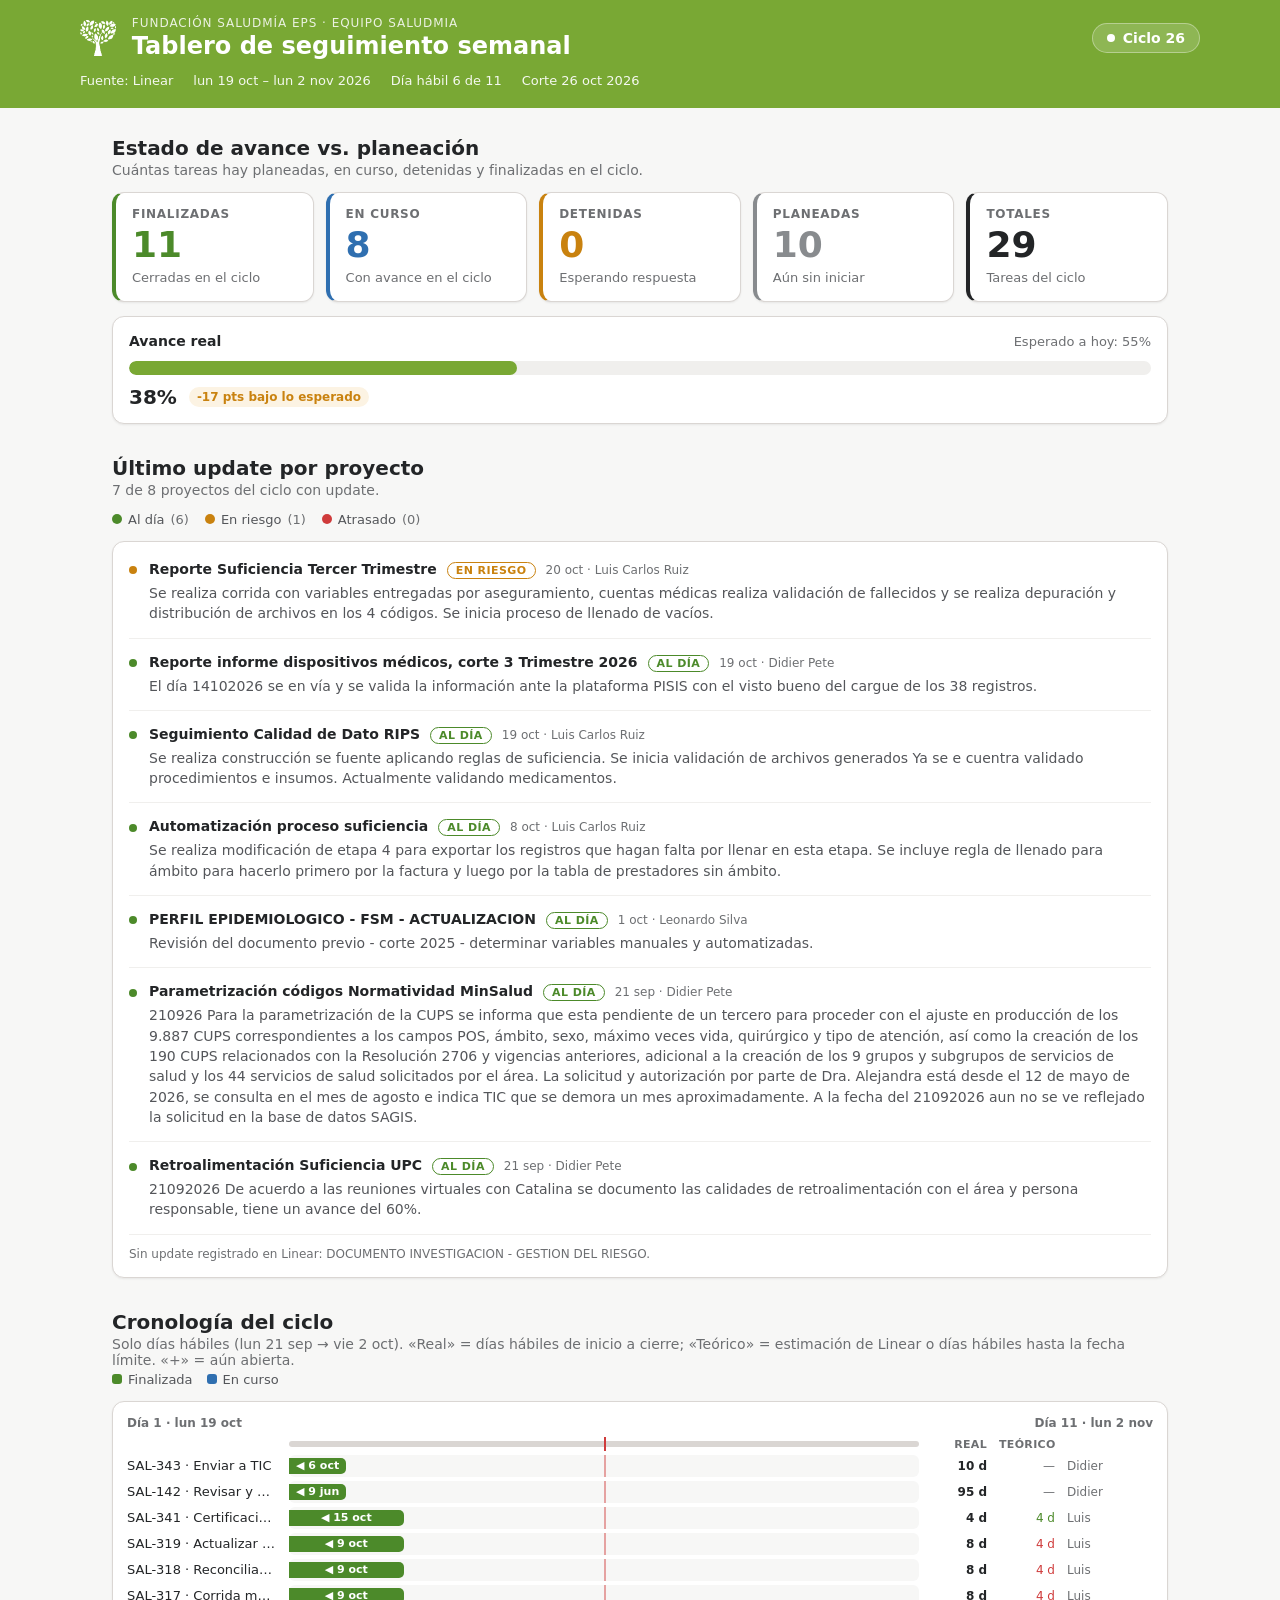
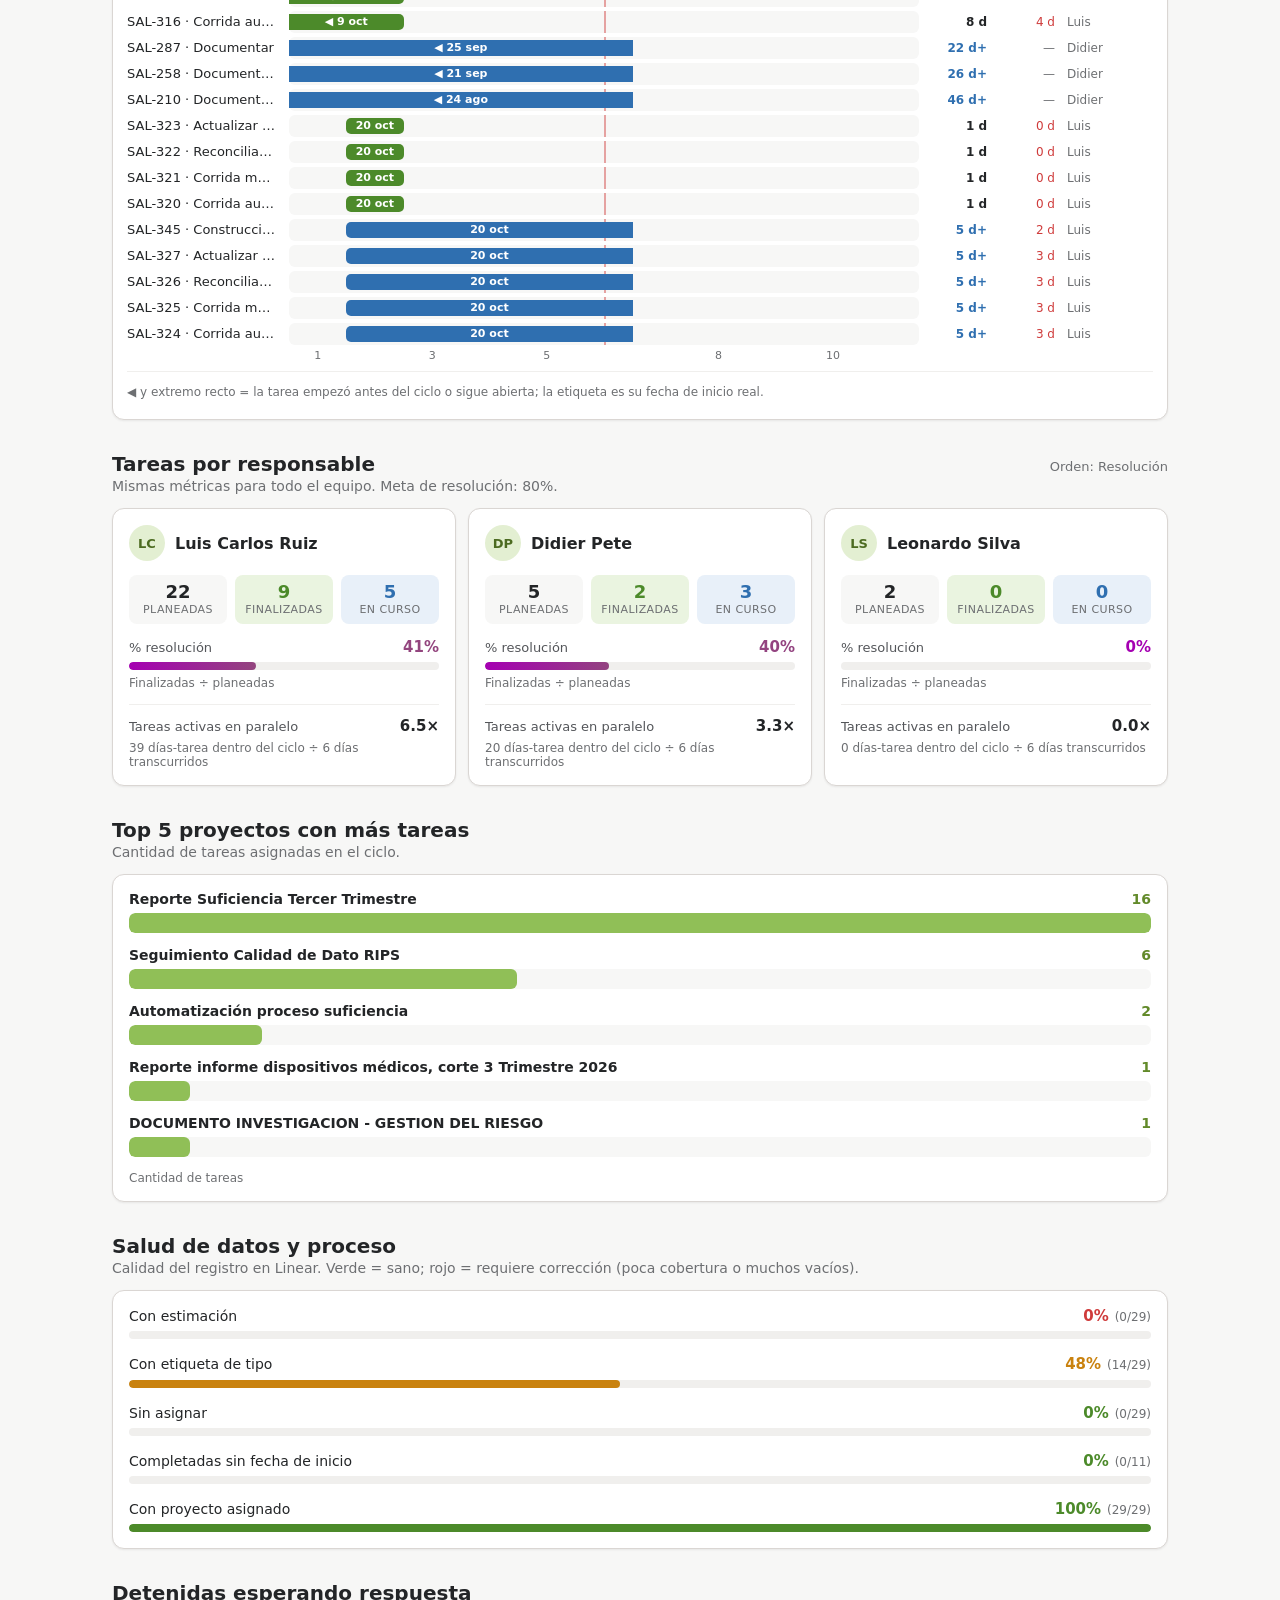
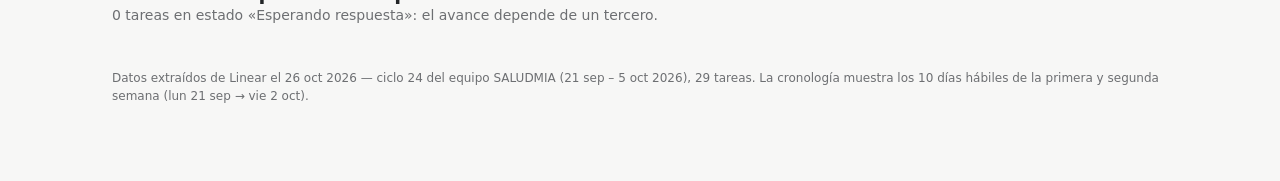
==== commit 5be4d6d8: "Tablero semanal: actualizacion 2026-10-26 08:01" ====
--- a/docs/index.html
+++ b/docs/index.html
@@ -44,7 +44,7 @@
    ══════════════════════════════════════════════════════════════════════ */
 // Datos inyectados por generar_reporte_ciclo.py (build_tablero_data). En Python
 // se reemplaza el marcador /*__DATA__*/ por el JSON del ciclo activo de Linear.
-const DATA = {"cycle": {"cicloInicio": 1792368000000, "hoy": 1792713600000, "diasHabiles": [1792368000000, 1792454400000, 1792540800000, 1792627200000, 1792713600000, 1792972800000, 1793059200000, 1793145600000, 1793232000000, 1793318400000, 1793577600000], "rangoFechas": "lun 19 oct – lun 2 nov 2026", "fechaInicio": "lun 19 oct", "fechaFin": "lun 2 nov", "actualizado": "23 oct 2026"}, "issues": [{"id": "SAL-354", "t": "Construcción de mockup del tablero de calidad de dato RIPS", "a": "Luis Carlos Ruiz", "p": "Seguimiento Calidad de Dato RIPS", "s": "unstarted", "ini": null, "fin": null, "est": null, "lab": 1, "due": "2026-11-02"}, {"id": "SAL-348", "t": "Cálculo de tasa_error_registro por prestador y mes + umbral mínimo de volumen", "a": "Luis Carlos Ruiz", "p": "Seguimiento Calidad de Dato RIPS", "s": "unstarted", "ini": null, "fin": null, "est": null, "lab": 1, "due": "2026-10-28"}, {"id": "SAL-347", "t": "Cálculo de tasa_error_campo (inválido) por variable y mes", "a": "Luis Carlos Ruiz", "p": "Seguimiento Calidad de Dato RIPS", "s": "unstarted", "ini": null, "fin": null, "est": null, "lab": 1, "due": "2026-10-26"}, {"id": "SAL-346", "t": "Cálculo de tasa_error_campo (faltante) por variable y mes", "a": "Luis Carlos Ruiz", "p": "Seguimiento Calidad de Dato RIPS", "s": "unstarted", "ini": null, "fin": null, "est": null, "lab": 1, "due": "2026-10-26"}, {"id": "SAL-345", "t": "Construcción del modelo dimensional de calidad de dato (hecho_calidad_dato_campo, hecho_calidad_dato_registro, dim_prestador, dim_variable, dim_tiempo)", "a": "Luis Carlos Ruiz", "p": "Seguimiento Calidad de Dato RIPS", "s": "started", "ini": "2026-10-20", "fin": null, "est": null, "lab": 1, "due": "2026-10-21"}, {"id": "SAL-343", "t": "Enviar a TIC", "a": "Didier Pete", "p": "Reporte informe dispositivos médicos, corte 3 Trimestre 2026", "s": "completed", "ini": "2026-10-06", "fin": "2026-10-19", "est": null, "lab": 0, "due": null}, {"id": "SAL-341", "t": "Certificación de datos extraídos: reconciliación de conteos radicados vs. evaluados (TD-01) y validación de reglas de suficiencia aplicadas", "a": "Luis Carlos Ruiz", "p": "Seguimiento Calidad de Dato RIPS", "s": "completed", "ini": "2026-10-15", "fin": "2026-10-20", "est": null, "lab": 1, "due": "2026-10-20"}, {"id": "SAL-332", "t": "Metoldologia Investigacion", "a": "Leonardo Silva", "p": "DOCUMENTO INVESTIGACION - GESTION DEL RIESGO", "s": "unstarted", "ini": null, "fin": null, "est": null, "lab": 0, "due": null}, {"id": "SAL-331", "t": "Actualizar runbook — Validación calidad", "a": "Luis Carlos Ruiz", "p": "Reporte Suficiencia Tercer Trimestre", "s": "unstarted", "ini": null, "fin": null, "est": null, "lab": 1, "due": "2026-10-26"}, {"id": "SAL-330", "t": "Reconciliación (automatizado vs. manual) — Validación calidad", "a": "Luis Carlos Ruiz", "p": "Reporte Suficiencia Tercer Trimestre", "s": "unstarted", "ini": null, "fin": null, "est": null, "lab": 0, "due": "2026-10-26"}, {"id": "SAL-329", "t": "Corrida manual de control — Validación calidad", "a": "Luis Carlos Ruiz", "p": "Reporte Suficiencia Tercer Trimestre", "s": "unstarted", "ini": null, "fin": null, "est": null, "lab": 0, "due": "2026-10-26"}, {"id": "SAL-328", "t": "Corrida automatizada — Validación calidad", "a": "Luis Carlos Ruiz", "p": "Reporte Suficiencia Tercer Trimestre", "s": "unstarted", "ini": null, "fin": null, "est": null, "lab": 1, "due": "2026-10-26"}, {"id": "SAL-327", "t": "Actualizar runbook — Llenado campos", "a": "Luis Carlos Ruiz", "p": "Reporte Suficiencia Tercer Trimestre", "s": "started", "ini": "2026-10-20", "fin": null, "est": null, "lab": 1, "due": "2026-10-22"}, {"id": "SAL-326", "t": "Reconciliación (automatizado vs. manual) — Llenado campos", "a": "Luis Carlos Ruiz", "p": "Reporte Suficiencia Tercer Trimestre", "s": "started", "ini": "2026-10-20", "fin": null, "est": null, "lab": 0, "due": "2026-10-22"}, {"id": "SAL-325", "t": "Corrida manual de control — Llenado campos", "a": "Luis Carlos Ruiz", "p": "Reporte Suficiencia Tercer Trimestre", "s": "started", "ini": "2026-10-20", "fin": null, "est": null, "lab": 0, "due": "2026-10-22"}, {"id": "SAL-324", "t": "Corrida automatizada — Llenado campos", "a": "Luis Carlos Ruiz", "p": "Reporte Suficiencia Tercer Trimestre", "s": "started", "ini": "2026-10-20", "fin": null, "est": null, "lab": 1, "due": "2026-10-22"}, {"id": "SAL-323", "t": "Actualizar runbook — Depuración-distribución", "a": "Luis Carlos Ruiz", "p": "Reporte Suficiencia Tercer Trimestre", "s": "completed", "ini": "2026-10-20", "fin": "2026-10-20", "est": null, "lab": 1, "due": "2026-10-19"}, {"id": "SAL-322", "t": "Reconciliación (automatizado vs. manual) — Depuración-distribución", "a": "Luis Carlos Ruiz", "p": "Reporte Suficiencia Tercer Trimestre", "s": "completed", "ini": "2026-10-20", "fin": "2026-10-20", "est": null, "lab": 0, "due": "2026-10-19"}, {"id": "SAL-321", "t": "Corrida manual de control — Depuración-distribución", "a": "Luis Carlos Ruiz", "p": "Reporte Suficiencia Tercer Trimestre", "s": "completed", "ini": "2026-10-20", "fin": "2026-10-20", "est": null, "lab": 0, "due": "2026-10-19"}, {"id": "SAL-320", "t": "Corrida automatizada — Depuración-distribución", "a": "Luis Carlos Ruiz", "p": "Reporte Suficiencia Tercer Trimestre", "s": "completed", "ini": "2026-10-20", "fin": "2026-10-20", "est": null, "lab": 1, "due": "2026-10-19"}, {"id": "SAL-319", "t": "Actualizar runbook — No afiliados-fallecidos", "a": "Luis Carlos Ruiz", "p": "Reporte Suficiencia Tercer Trimestre", "s": "completed", "ini": "2026-10-09", "fin": "2026-10-20", "est": null, "lab": 1, "due": "2026-10-14"}, {"id": "SAL-318", "t": "Reconciliación (automatizado vs. manual) — No afiliados-fallecidos", "a": "Luis Carlos Ruiz", "p": "Reporte Suficiencia Tercer Trimestre", "s": "completed", "ini": "2026-10-09", "fin": "2026-10-20", "est": null, "lab": 0, "due": "2026-10-14"}, {"id": "SAL-317", "t": "Corrida manual de control — No afiliados-fallecidos", "a": "Luis Carlos Ruiz", "p": "Reporte Suficiencia Tercer Trimestre", "s": "completed", "ini": "2026-10-09", "fin": "2026-10-20", "est": null, "lab": 0, "due": "2026-10-14"}, {"id": "SAL-316", "t": "Corrida automatizada — No afiliados-fallecidos", "a": "Luis Carlos Ruiz", "p": "Reporte Suficiencia Tercer Trimestre", "s": "completed", "ini": "2026-10-09", "fin": "2026-10-20", "est": null, "lab": 1, "due": "2026-10-14"}, {"id": "SAL-311", "t": "Revision y evaluacion de variables", "a": "Leonardo Silva", "p": "PERFIL EPIDEMIOLOGICO - FSM - ACTUALIZACION", "s": "unstarted", "ini": null, "fin": null, "est": null, "lab": 0, "due": null}, {"id": "SAL-287", "t": "Documentar", "a": "Didier Pete", "p": "Retroalimentación Suficiencia UPC", "s": "started", "ini": "2026-09-25", "fin": null, "est": null, "lab": 0, "due": null}, {"id": "SAL-258", "t": "Documentación suficiencia", "a": "Didier Pete", "p": "Automatización proceso suficiencia", "s": "started", "ini": "2026-09-21", "fin": null, "est": null, "lab": 0, "due": null}, {"id": "SAL-210", "t": "Documentar reglas por tipo de archivo", "a": "Didier Pete", "p": "Automatización proceso suficiencia", "s": "started", "ini": "2026-08-24", "fin": null, "est": null, "lab": 0, "due": null}, {"id": "SAL-142", "t": "Revisar y validar sobre la solicitud de parametrizar los códigos cup", "a": "Didier Pete", "p": "Parametrización códigos Normatividad MinSalud", "s": "completed", "ini": "2026-06-09", "fin": "2026-10-19", "est": null, "lab": 0, "due": null}], "updates": [{"p": "Reporte informe dispositivos médicos, corte 3 Trimestre 2026", "f": "19 oct", "orden": "2026-10-19", "salud": "onTrack", "autor": "Didier Pete", "txt": "El día 14102026 se en vía y se valida la información ante la plataforma PISIS con el visto bueno del cargue de los 38 registros."}, {"p": "Reporte Suficiencia Tercer Trimestre", "f": "20 oct", "orden": "2026-10-20", "salud": "atRisk", "autor": "Luis Carlos Ruiz", "txt": "Se realiza corrida con variables entregadas por aseguramiento, cuentas médicas realiza validación de fallecidos y se realiza depuración y distribución de archivos en los 4 códigos. Se inicia proceso de llenado de vacíos."}, {"p": "PERFIL EPIDEMIOLOGICO - FSM - ACTUALIZACION", "f": "1 oct", "orden": "2026-10-01", "salud": "onTrack", "autor": "Leonardo Silva", "txt": "Revisión del documento previo - corte 2025 - determinar variables manuales y automatizadas."}, {"p": "Completar campos zona y etnia BDUA, corte 2026-06", "f": "30 sep", "orden": "2026-09-30", "salud": "onTrack", "autor": "Didier Pete", "txt": "Se envía por medio del correo la base con los campos solicitados de zona y etnia diligenciados."}, {"p": "Generar consolidado CAC, corte 2026-09", "f": "30 sep", "orden": "2026-09-30", "salud": "onTrack", "autor": "Didier Pete", "txt": "Se envía por medio del correo el link de la base con el consolidado de los diagnósticos de la CAC ."}, {"p": "ACTUALIZACION MODELO ATENCION INTEGRAL", "f": "5 oct", "orden": "2026-10-05", "salud": "onTrack", "autor": "Leonardo Silva", "txt": "Se realiza envio del documento a direccion de calidad para revision."}, {"p": "Alimentar archivo CUM_IUM", "f": "28 sep", "orden": "2026-09-28", "salud": "onTrack", "autor": "Didier Pete", "txt": "El día 28092026 se envía por correo el archivo consolidado de CUM_IUM a Ing. Luis Carlos y también se comparte el informe."}, {"p": "Tablero de seguimiento", "f": "24 sep", "orden": "2026-09-24", "salud": "onTrack", "autor": "Luis Carlos Ruiz", "txt": "Se presenta el tablero a la dra Alejandra. Se espera cargue de actividades por parte del dr Leonardo para presentación del tablero a la gerencia con la información actualizada. Fecha de presentación: 28/09/2026"}, {"p": "Seguimiento perfilamiento individual", "f": "29 sep", "orden": "2026-09-29", "salud": "onTrack", "autor": "Leonardo Silva", "txt": "Se recibe usuario y contraseña de plataforma para realizar analisis de información con el objetivo de proceder a revisar cadena de informacion"}, {"p": "Seguimiento Calidad de Dato RIPS", "f": "19 oct", "orden": "2026-10-19", "salud": "onTrack", "autor": "Luis Carlos Ruiz", "txt": "Se realiza construcción se fuente aplicando reglas de suficiencia. Se inicia validación de archivos generados Ya se e cuentra validado procedimientos e insumos. Actualmente validando medicamentos."}, {"p": "Informe Dispositivos Médicos", "f": "22 sep", "orden": "2026-09-22", "salud": "onTrack", "autor": "Didier Pete", "txt": "22092026\n\nSe envía por correo las consideraciones a tener en cuenta sobre la consulta SQL de dispositivos médicos:\n\n\\-Hoja Homologados: se valida que los datos de la variable código Invima crucen con la tabla de referencia de dispositivos médicos, el 73% de los códigos si cruzan,  el 13% se ajusta el código y el 14% no iría porque no cruza con la descripción, marca o referencia de la tabla de referencia.\n\n\\-Hoja **Homologados_val_tab_ref_dm_v2: en esta hoja se realiza un consolidado de acuerdo a la depuración anterior, donde se agregan nuevos códigos homólogos de dispositivos médicos emitidos en la circular 23 de 2026. Esta hoja se debe tomar de referente para realizar el informe de dispositivos médicos.**\n\n\\-Hoja ESTRUCTURA_FINAL para el ejercicio realizado con corte de julio a agosto faltarían los siguientes dispositivos médicos: **balón TCPA**, **placa**, desfibriladores transvenosos **bicameral y unicameral.**\n\n**Nota:**\n\n\\-Para el siguiente código de servicio 76231 con descripción \"SISTEMA DE IMPLANTE COCLEAR (76231)\" se revisa en la historia clínica pero como no tiene una marca ni referencia no se puedo colocar el código de la tabla de referencia de los dispositivos médicos por lo tanto va vacío.\n\n\\-La búsqueda de los dispositivos médicos en la base de datos de SAGIS se debe tener en cuenta la concatenación de código del servicio y el nombre del servicio, ya que muchas veces el prestador solo coloca el código, nombre, o a veces puede venir el mismo código con diferente nombre.\n\n\\-Se revisa en la base de datos SAGIS y no hay servicios para los dispositivos médicos de implante para cornea: anillo intracorneal y segmento anular intracorneal, se debe tener en cuenta la revisión para los posteriores informes.\n\n\\-Se comparte el archivo de la tabla de referencia de los dispositivos médicos, precio de los dispositivos médicos de la FSM EPS y regulación de precios."}, {"p": "Retroalimentación Suficiencia UPC", "f": "21 sep", "orden": "2026-09-21", "salud": "onTrack", "autor": "Didier Pete", "txt": "21092026\n\nDe acuerdo a las reuniones virtuales con Catalina se documento las calidades de retroalimentación con el área y persona responsable, tiene un avance del 60%."}, {"p": "Metodología Investigación FCV", "f": "21 sep", "orden": "2026-09-21", "salud": "onTrack", "autor": "Leonardo Silva", "txt": "El dia 18 de sept se realiza reunion con el Dr. Anderson en donde se establecen nuevos grupos de patologias como CAC, enfermedad laboral, asi mismo como un nuevo modelo de diagrama para evaluar costo en tiempo."}, {"p": "Corrida simulacro de suficiencia", "f": "1 oct", "orden": "2026-10-01", "salud": "offTrack", "autor": "Luis Carlos Ruiz", "txt": "Se finaliza el simulacro de suficiencia donde se informa que **no cumplimos con la totalidad de las actividades**. Se tuvo un avance del **72%** del total de los procesos definidos y acordados. El proceso se detuvo en el llenado de registros vacíos de ámbitos y medicamentos."}, {"p": "Piloto Cuenta Alto Costo", "f": "18 jun", "orden": "2026-06-18", "salud": "onTrack", "autor": "Luis Carlos Ruiz", "txt": "Revisión con Luis Calderón para entendimiento de corrida de scripts y llenado de tablas"}, {"p": "Capacidad instalada IMAP", "f": "9 jun", "orden": "2026-06-09", "salud": "onTrack", "autor": "Luis Carlos Ruiz", "txt": "A la espera de CUPS para extracción de información"}, {"p": "Parametrización códigos Normatividad MinSalud", "f": "21 sep", "orden": "2026-09-21", "salud": "onTrack", "autor": "Didier Pete", "txt": "210926\n\nPara la parametrización de la CUPS se informa que esta pendiente de un tercero para proceder con el ajuste en producción de los 9.887 CUPS correspondientes a los campos POS, ámbito, sexo, máximo veces vida, quirúrgico y tipo de atención, así como la creación de los 190 CUPS relacionados con la Resolución 2706 y vigencias anteriores, adicional a la creación de los 9 grupos y subgrupos de servicios de salud y los 44 servicios de salud solicitados por el área. La solicitud y autorización por parte de Dra. Alejandra está desde el 12 de mayo de 2026, se consulta en el mes de agosto e indica TIC que se demora un mes aproximadamente. A la fecha del 21092026 aun no se ve reflejado la solicitud en la base de datos SAGIS."}, {"p": "Obesidad - IMAP", "f": "1 jun", "orden": "2026-06-01", "salud": "onTrack", "autor": "Luis Carlos Ruiz", "txt": "Definir propuesta de programa desde EPS para presentar propuesta a IMAP. Por agendar reunión con IMAP para definir los pasos siguientes o encontrar un prestador que lo ejecute."}, {"p": "Indicadores UAD", "f": "29 sep", "orden": "2026-09-29", "salud": "onTrack", "autor": "Luis Carlos Ruiz", "txt": "Se define construir un sitio web estático que muestre los indicadores de la unidad. A cargo de Luis Carlos."}, {"p": "Revisión mensual de RIPS", "f": "9 jun", "orden": "2026-06-09", "salud": "onTrack", "autor": "Didier Pete", "txt": "Se avanzo en el tipo 2, esta pendiente la retroalimentación por parte de Catalina, 050626\n\nSe dio inicio con el tipo 3. 050626"}, {"p": "Manual de funciones UAD", "f": "9 jun", "orden": "2026-06-09", "salud": "onTrack", "autor": "Didier Pete", "txt": "Buenos días, Dr. Alejandra.\n\nPor medio del presente solicitamos amablemente la revisión y aprobación del manual de funciones de la Unidad de Análisis de Datos.\n\nAgradezco la atención.\n\n090626"}, {"p": "Perfil Epidemiológico FSM EPS", "f": "8 may", "orden": "2026-05-08", "salud": "onTrack", "autor": "Luis Carlos Ruiz", "txt": "Se cierra el proyecto con la entrega del documento y la socialización con las áreas involucradas. El paso siguiente es documentar el proceso para el próximo año."}, {"p": "Lanzamiento de cuestionario de perfilamiento", "f": "1 jun", "orden": "2026-06-01", "salud": "onTrack", "autor": "Luis Carlos Ruiz", "txt": "Se define la fecha de inicio de aplicación para el 9 de junio. 25 preguntas iniciales para cuestionario y 43 adicionales para envío masivo. Se define asistencia a plenaria para inquietudes, envío de preguntas a ing. Jairo. Instructivos sobre definiciones en preguntas."}, {"p": "Automatización proceso suficiencia", "f": "8 oct", "orden": "2026-10-08", "salud": "onTrack", "autor": "Luis Carlos Ruiz", "txt": "Se realiza modificación de etapa 4 para exportar los registros que hagan falta por llenar en esta etapa. Se incluye regla de llenado para ámbito para hacerlo primero por la factura y luego por la tabla de prestadores sin ámbito."}, {"p": "Incapacidades", "f": "29 sep", "orden": "2026-09-29", "salud": "onTrack", "autor": "Luis Carlos Ruiz", "txt": "Se define que el producto a entregar es un tablero para realizar seguimiento al coomportamiento de incapacidades. El dr. Leonardo hará la definición y el levantamiento de requerimientos para la construcción."}, {"p": "Perfil Epidemiológico IMAP", "f": "1 jun", "orden": "2026-06-01", "salud": "onTrack", "autor": "Luis Carlos Ruiz", "txt": "Se entrega perfil al IMAP. A la espera de validación y aprobación de documento."}], "detenidas": [], "props": {"cicloLabel": "Ciclo 26", "metaResolucion": 80, "ordenResponsables": "Resolución", "mostrarCronologia": true, "mostrarEsfuerzo": true}};
+const DATA = {"cycle": {"cicloInicio": 1792368000000, "hoy": 1792972800000, "diasHabiles": [1792368000000, 1792454400000, 1792540800000, 1792627200000, 1792713600000, 1792972800000, 1793059200000, 1793145600000, 1793232000000, 1793318400000, 1793577600000], "rangoFechas": "lun 19 oct – lun 2 nov 2026", "fechaInicio": "lun 19 oct", "fechaFin": "lun 2 nov", "actualizado": "26 oct 2026"}, "issues": [{"id": "SAL-354", "t": "Construcción de mockup del tablero de calidad de dato RIPS", "a": "Luis Carlos Ruiz", "p": "Seguimiento Calidad de Dato RIPS", "s": "unstarted", "ini": null, "fin": null, "est": null, "lab": 1, "due": "2026-11-02"}, {"id": "SAL-348", "t": "Cálculo de tasa_error_registro por prestador y mes + umbral mínimo de volumen", "a": "Luis Carlos Ruiz", "p": "Seguimiento Calidad de Dato RIPS", "s": "unstarted", "ini": null, "fin": null, "est": null, "lab": 1, "due": "2026-10-28"}, {"id": "SAL-347", "t": "Cálculo de tasa_error_campo (inválido) por variable y mes", "a": "Luis Carlos Ruiz", "p": "Seguimiento Calidad de Dato RIPS", "s": "unstarted", "ini": null, "fin": null, "est": null, "lab": 1, "due": "2026-10-26"}, {"id": "SAL-346", "t": "Cálculo de tasa_error_campo (faltante) por variable y mes", "a": "Luis Carlos Ruiz", "p": "Seguimiento Calidad de Dato RIPS", "s": "unstarted", "ini": null, "fin": null, "est": null, "lab": 1, "due": "2026-10-26"}, {"id": "SAL-345", "t": "Construcción del modelo dimensional de calidad de dato (hecho_calidad_dato_campo, hecho_calidad_dato_registro, dim_prestador, dim_variable, dim_tiempo)", "a": "Luis Carlos Ruiz", "p": "Seguimiento Calidad de Dato RIPS", "s": "started", "ini": "2026-10-20", "fin": null, "est": null, "lab": 1, "due": "2026-10-21"}, {"id": "SAL-343", "t": "Enviar a TIC", "a": "Didier Pete", "p": "Reporte informe dispositivos médicos, corte 3 Trimestre 2026", "s": "completed", "ini": "2026-10-06", "fin": "2026-10-19", "est": null, "lab": 0, "due": null}, {"id": "SAL-341", "t": "Certificación de datos extraídos: reconciliación de conteos radicados vs. evaluados (TD-01) y validación de reglas de suficiencia aplicadas", "a": "Luis Carlos Ruiz", "p": "Seguimiento Calidad de Dato RIPS", "s": "completed", "ini": "2026-10-15", "fin": "2026-10-20", "est": null, "lab": 1, "due": "2026-10-20"}, {"id": "SAL-332", "t": "Metoldologia Investigacion", "a": "Leonardo Silva", "p": "DOCUMENTO INVESTIGACION - GESTION DEL RIESGO", "s": "unstarted", "ini": null, "fin": null, "est": null, "lab": 0, "due": null}, {"id": "SAL-331", "t": "Actualizar runbook — Validación calidad", "a": "Luis Carlos Ruiz", "p": "Reporte Suficiencia Tercer Trimestre", "s": "unstarted", "ini": null, "fin": null, "est": null, "lab": 1, "due": "2026-10-26"}, {"id": "SAL-330", "t": "Reconciliación (automatizado vs. manual) — Validación calidad", "a": "Luis Carlos Ruiz", "p": "Reporte Suficiencia Tercer Trimestre", "s": "unstarted", "ini": null, "fin": null, "est": null, "lab": 0, "due": "2026-10-26"}, {"id": "SAL-329", "t": "Corrida manual de control — Validación calidad", "a": "Luis Carlos Ruiz", "p": "Reporte Suficiencia Tercer Trimestre", "s": "unstarted", "ini": null, "fin": null, "est": null, "lab": 0, "due": "2026-10-26"}, {"id": "SAL-328", "t": "Corrida automatizada — Validación calidad", "a": "Luis Carlos Ruiz", "p": "Reporte Suficiencia Tercer Trimestre", "s": "unstarted", "ini": null, "fin": null, "est": null, "lab": 1, "due": "2026-10-26"}, {"id": "SAL-327", "t": "Actualizar runbook — Llenado campos", "a": "Luis Carlos Ruiz", "p": "Reporte Suficiencia Tercer Trimestre", "s": "started", "ini": "2026-10-20", "fin": null, "est": null, "lab": 1, "due": "2026-10-22"}, {"id": "SAL-326", "t": "Reconciliación (automatizado vs. manual) — Llenado campos", "a": "Luis Carlos Ruiz", "p": "Reporte Suficiencia Tercer Trimestre", "s": "started", "ini": "2026-10-20", "fin": null, "est": null, "lab": 0, "due": "2026-10-22"}, {"id": "SAL-325", "t": "Corrida manual de control — Llenado campos", "a": "Luis Carlos Ruiz", "p": "Reporte Suficiencia Tercer Trimestre", "s": "started", "ini": "2026-10-20", "fin": null, "est": null, "lab": 0, "due": "2026-10-22"}, {"id": "SAL-324", "t": "Corrida automatizada — Llenado campos", "a": "Luis Carlos Ruiz", "p": "Reporte Suficiencia Tercer Trimestre", "s": "started", "ini": "2026-10-20", "fin": null, "est": null, "lab": 1, "due": "2026-10-22"}, {"id": "SAL-323", "t": "Actualizar runbook — Depuración-distribución", "a": "Luis Carlos Ruiz", "p": "Reporte Suficiencia Tercer Trimestre", "s": "completed", "ini": "2026-10-20", "fin": "2026-10-20", "est": null, "lab": 1, "due": "2026-10-19"}, {"id": "SAL-322", "t": "Reconciliación (automatizado vs. manual) — Depuración-distribución", "a": "Luis Carlos Ruiz", "p": "Reporte Suficiencia Tercer Trimestre", "s": "completed", "ini": "2026-10-20", "fin": "2026-10-20", "est": null, "lab": 0, "due": "2026-10-19"}, {"id": "SAL-321", "t": "Corrida manual de control — Depuración-distribución", "a": "Luis Carlos Ruiz", "p": "Reporte Suficiencia Tercer Trimestre", "s": "completed", "ini": "2026-10-20", "fin": "2026-10-20", "est": null, "lab": 0, "due": "2026-10-19"}, {"id": "SAL-320", "t": "Corrida automatizada — Depuración-distribución", "a": "Luis Carlos Ruiz", "p": "Reporte Suficiencia Tercer Trimestre", "s": "completed", "ini": "2026-10-20", "fin": "2026-10-20", "est": null, "lab": 1, "due": "2026-10-19"}, {"id": "SAL-319", "t": "Actualizar runbook — No afiliados-fallecidos", "a": "Luis Carlos Ruiz", "p": "Reporte Suficiencia Tercer Trimestre", "s": "completed", "ini": "2026-10-09", "fin": "2026-10-20", "est": null, "lab": 1, "due": "2026-10-14"}, {"id": "SAL-318", "t": "Reconciliación (automatizado vs. manual) — No afiliados-fallecidos", "a": "Luis Carlos Ruiz", "p": "Reporte Suficiencia Tercer Trimestre", "s": "completed", "ini": "2026-10-09", "fin": "2026-10-20", "est": null, "lab": 0, "due": "2026-10-14"}, {"id": "SAL-317", "t": "Corrida manual de control — No afiliados-fallecidos", "a": "Luis Carlos Ruiz", "p": "Reporte Suficiencia Tercer Trimestre", "s": "completed", "ini": "2026-10-09", "fin": "2026-10-20", "est": null, "lab": 0, "due": "2026-10-14"}, {"id": "SAL-316", "t": "Corrida automatizada — No afiliados-fallecidos", "a": "Luis Carlos Ruiz", "p": "Reporte Suficiencia Tercer Trimestre", "s": "completed", "ini": "2026-10-09", "fin": "2026-10-20", "est": null, "lab": 1, "due": "2026-10-14"}, {"id": "SAL-311", "t": "Revision y evaluacion de variables", "a": "Leonardo Silva", "p": "PERFIL EPIDEMIOLOGICO - FSM - ACTUALIZACION", "s": "unstarted", "ini": null, "fin": null, "est": null, "lab": 0, "due": null}, {"id": "SAL-287", "t": "Documentar", "a": "Didier Pete", "p": "Retroalimentación Suficiencia UPC", "s": "started", "ini": "2026-09-25", "fin": null, "est": null, "lab": 0, "due": null}, {"id": "SAL-258", "t": "Documentación suficiencia", "a": "Didier Pete", "p": "Automatización proceso suficiencia", "s": "started", "ini": "2026-09-21", "fin": null, "est": null, "lab": 0, "due": null}, {"id": "SAL-210", "t": "Documentar reglas por tipo de archivo", "a": "Didier Pete", "p": "Automatización proceso suficiencia", "s": "started", "ini": "2026-08-24", "fin": null, "est": null, "lab": 0, "due": null}, {"id": "SAL-142", "t": "Revisar y validar sobre la solicitud de parametrizar los códigos cup", "a": "Didier Pete", "p": "Parametrización códigos Normatividad MinSalud", "s": "completed", "ini": "2026-06-09", "fin": "2026-10-19", "est": null, "lab": 0, "due": null}], "updates": [{"p": "Reporte informe dispositivos médicos, corte 3 Trimestre 2026", "f": "19 oct", "orden": "2026-10-19", "salud": "onTrack", "autor": "Didier Pete", "txt": "El día 14102026 se en vía y se valida la información ante la plataforma PISIS con el visto bueno del cargue de los 38 registros."}, {"p": "Reporte Suficiencia Tercer Trimestre", "f": "20 oct", "orden": "2026-10-20", "salud": "atRisk", "autor": "Luis Carlos Ruiz", "txt": "Se realiza corrida con variables entregadas por aseguramiento, cuentas médicas realiza validación de fallecidos y se realiza depuración y distribución de archivos en los 4 códigos. Se inicia proceso de llenado de vacíos."}, {"p": "PERFIL EPIDEMIOLOGICO - FSM - ACTUALIZACION", "f": "1 oct", "orden": "2026-10-01", "salud": "onTrack", "autor": "Leonardo Silva", "txt": "Revisión del documento previo - corte 2025 - determinar variables manuales y automatizadas."}, {"p": "Completar campos zona y etnia BDUA, corte 2026-06", "f": "30 sep", "orden": "2026-09-30", "salud": "onTrack", "autor": "Didier Pete", "txt": "Se envía por medio del correo la base con los campos solicitados de zona y etnia diligenciados."}, {"p": "Generar consolidado CAC, corte 2026-09", "f": "30 sep", "orden": "2026-09-30", "salud": "onTrack", "autor": "Didier Pete", "txt": "Se envía por medio del correo el link de la base con el consolidado de los diagnósticos de la CAC ."}, {"p": "ACTUALIZACION MODELO ATENCION INTEGRAL", "f": "5 oct", "orden": "2026-10-05", "salud": "onTrack", "autor": "Leonardo Silva", "txt": "Se realiza envio del documento a direccion de calidad para revision."}, {"p": "Alimentar archivo CUM_IUM", "f": "28 sep", "orden": "2026-09-28", "salud": "onTrack", "autor": "Didier Pete", "txt": "El día 28092026 se envía por correo el archivo consolidado de CUM_IUM a Ing. Luis Carlos y también se comparte el informe."}, {"p": "Tablero de seguimiento", "f": "24 sep", "orden": "2026-09-24", "salud": "onTrack", "autor": "Luis Carlos Ruiz", "txt": "Se presenta el tablero a la dra Alejandra. Se espera cargue de actividades por parte del dr Leonardo para presentación del tablero a la gerencia con la información actualizada. Fecha de presentación: 28/09/2026"}, {"p": "Seguimiento perfilamiento individual", "f": "29 sep", "orden": "2026-09-29", "salud": "onTrack", "autor": "Leonardo Silva", "txt": "Se recibe usuario y contraseña de plataforma para realizar analisis de información con el objetivo de proceder a revisar cadena de informacion"}, {"p": "Seguimiento Calidad de Dato RIPS", "f": "19 oct", "orden": "2026-10-19", "salud": "onTrack", "autor": "Luis Carlos Ruiz", "txt": "Se realiza construcción se fuente aplicando reglas de suficiencia. Se inicia validación de archivos generados Ya se e cuentra validado procedimientos e insumos. Actualmente validando medicamentos."}, {"p": "Informe Dispositivos Médicos", "f": "22 sep", "orden": "2026-09-22", "salud": "onTrack", "autor": "Didier Pete", "txt": "22092026\n\nSe envía por correo las consideraciones a tener en cuenta sobre la consulta SQL de dispositivos médicos:\n\n\\-Hoja Homologados: se valida que los datos de la variable código Invima crucen con la tabla de referencia de dispositivos médicos, el 73% de los códigos si cruzan,  el 13% se ajusta el código y el 14% no iría porque no cruza con la descripción, marca o referencia de la tabla de referencia.\n\n\\-Hoja **Homologados_val_tab_ref_dm_v2: en esta hoja se realiza un consolidado de acuerdo a la depuración anterior, donde se agregan nuevos códigos homólogos de dispositivos médicos emitidos en la circular 23 de 2026. Esta hoja se debe tomar de referente para realizar el informe de dispositivos médicos.**\n\n\\-Hoja ESTRUCTURA_FINAL para el ejercicio realizado con corte de julio a agosto faltarían los siguientes dispositivos médicos: **balón TCPA**, **placa**, desfibriladores transvenosos **bicameral y unicameral.**\n\n**Nota:**\n\n\\-Para el siguiente código de servicio 76231 con descripción \"SISTEMA DE IMPLANTE COCLEAR (76231)\" se revisa en la historia clínica pero como no tiene una marca ni referencia no se puedo colocar el código de la tabla de referencia de los dispositivos médicos por lo tanto va vacío.\n\n\\-La búsqueda de los dispositivos médicos en la base de datos de SAGIS se debe tener en cuenta la concatenación de código del servicio y el nombre del servicio, ya que muchas veces el prestador solo coloca el código, nombre, o a veces puede venir el mismo código con diferente nombre.\n\n\\-Se revisa en la base de datos SAGIS y no hay servicios para los dispositivos médicos de implante para cornea: anillo intracorneal y segmento anular intracorneal, se debe tener en cuenta la revisión para los posteriores informes.\n\n\\-Se comparte el archivo de la tabla de referencia de los dispositivos médicos, precio de los dispositivos médicos de la FSM EPS y regulación de precios."}, {"p": "Retroalimentación Suficiencia UPC", "f": "21 sep", "orden": "2026-09-21", "salud": "onTrack", "autor": "Didier Pete", "txt": "21092026\n\nDe acuerdo a las reuniones virtuales con Catalina se documento las calidades de retroalimentación con el área y persona responsable, tiene un avance del 60%."}, {"p": "Metodología Investigación FCV", "f": "21 sep", "orden": "2026-09-21", "salud": "onTrack", "autor": "Leonardo Silva", "txt": "El dia 18 de sept se realiza reunion con el Dr. Anderson en donde se establecen nuevos grupos de patologias como CAC, enfermedad laboral, asi mismo como un nuevo modelo de diagrama para evaluar costo en tiempo."}, {"p": "Corrida simulacro de suficiencia", "f": "1 oct", "orden": "2026-10-01", "salud": "offTrack", "autor": "Luis Carlos Ruiz", "txt": "Se finaliza el simulacro de suficiencia donde se informa que **no cumplimos con la totalidad de las actividades**. Se tuvo un avance del **72%** del total de los procesos definidos y acordados. El proceso se detuvo en el llenado de registros vacíos de ámbitos y medicamentos."}, {"p": "Piloto Cuenta Alto Costo", "f": "18 jun", "orden": "2026-06-18", "salud": "onTrack", "autor": "Luis Carlos Ruiz", "txt": "Revisión con Luis Calderón para entendimiento de corrida de scripts y llenado de tablas"}, {"p": "Capacidad instalada IMAP", "f": "9 jun", "orden": "2026-06-09", "salud": "onTrack", "autor": "Luis Carlos Ruiz", "txt": "A la espera de CUPS para extracción de información"}, {"p": "Parametrización códigos Normatividad MinSalud", "f": "21 sep", "orden": "2026-09-21", "salud": "onTrack", "autor": "Didier Pete", "txt": "210926\n\nPara la parametrización de la CUPS se informa que esta pendiente de un tercero para proceder con el ajuste en producción de los 9.887 CUPS correspondientes a los campos POS, ámbito, sexo, máximo veces vida, quirúrgico y tipo de atención, así como la creación de los 190 CUPS relacionados con la Resolución 2706 y vigencias anteriores, adicional a la creación de los 9 grupos y subgrupos de servicios de salud y los 44 servicios de salud solicitados por el área. La solicitud y autorización por parte de Dra. Alejandra está desde el 12 de mayo de 2026, se consulta en el mes de agosto e indica TIC que se demora un mes aproximadamente. A la fecha del 21092026 aun no se ve reflejado la solicitud en la base de datos SAGIS."}, {"p": "Obesidad - IMAP", "f": "1 jun", "orden": "2026-06-01", "salud": "onTrack", "autor": "Luis Carlos Ruiz", "txt": "Definir propuesta de programa desde EPS para presentar propuesta a IMAP. Por agendar reunión con IMAP para definir los pasos siguientes o encontrar un prestador que lo ejecute."}, {"p": "Indicadores UAD", "f": "29 sep", "orden": "2026-09-29", "salud": "onTrack", "autor": "Luis Carlos Ruiz", "txt": "Se define construir un sitio web estático que muestre los indicadores de la unidad. A cargo de Luis Carlos."}, {"p": "Revisión mensual de RIPS", "f": "9 jun", "orden": "2026-06-09", "salud": "onTrack", "autor": "Didier Pete", "txt": "Se avanzo en el tipo 2, esta pendiente la retroalimentación por parte de Catalina, 050626\n\nSe dio inicio con el tipo 3. 050626"}, {"p": "Manual de funciones UAD", "f": "9 jun", "orden": "2026-06-09", "salud": "onTrack", "autor": "Didier Pete", "txt": "Buenos días, Dr. Alejandra.\n\nPor medio del presente solicitamos amablemente la revisión y aprobación del manual de funciones de la Unidad de Análisis de Datos.\n\nAgradezco la atención.\n\n090626"}, {"p": "Perfil Epidemiológico FSM EPS", "f": "8 may", "orden": "2026-05-08", "salud": "onTrack", "autor": "Luis Carlos Ruiz", "txt": "Se cierra el proyecto con la entrega del documento y la socialización con las áreas involucradas. El paso siguiente es documentar el proceso para el próximo año."}, {"p": "Lanzamiento de cuestionario de perfilamiento", "f": "1 jun", "orden": "2026-06-01", "salud": "onTrack", "autor": "Luis Carlos Ruiz", "txt": "Se define la fecha de inicio de aplicación para el 9 de junio. 25 preguntas iniciales para cuestionario y 43 adicionales para envío masivo. Se define asistencia a plenaria para inquietudes, envío de preguntas a ing. Jairo. Instructivos sobre definiciones en preguntas."}, {"p": "Automatización proceso suficiencia", "f": "8 oct", "orden": "2026-10-08", "salud": "onTrack", "autor": "Luis Carlos Ruiz", "txt": "Se realiza modificación de etapa 4 para exportar los registros que hagan falta por llenar en esta etapa. Se incluye regla de llenado para ámbito para hacerlo primero por la factura y luego por la tabla de prestadores sin ámbito."}, {"p": "Incapacidades", "f": "29 sep", "orden": "2026-09-29", "salud": "onTrack", "autor": "Luis Carlos Ruiz", "txt": "Se define que el producto a entregar es un tablero para realizar seguimiento al coomportamiento de incapacidades. El dr. Leonardo hará la definición y el levantamiento de requerimientos para la construcción."}, {"p": "Perfil Epidemiológico IMAP", "f": "1 jun", "orden": "2026-06-01", "salud": "onTrack", "autor": "Luis Carlos Ruiz", "txt": "Se entrega perfil al IMAP. A la espera de validación y aprobación de documento."}], "detenidas": [], "props": {"cicloLabel": "Ciclo 26", "metaResolucion": 80, "ordenResponsables": "Resolución", "mostrarCronologia": true, "mostrarEsfuerzo": true}};
 
 // Constantes del ciclo (epoch ms). DIAS_HABILES = todos los días hábiles del ciclo.
 const CICLO_INICIO = DATA.cycle.cicloInicio;
